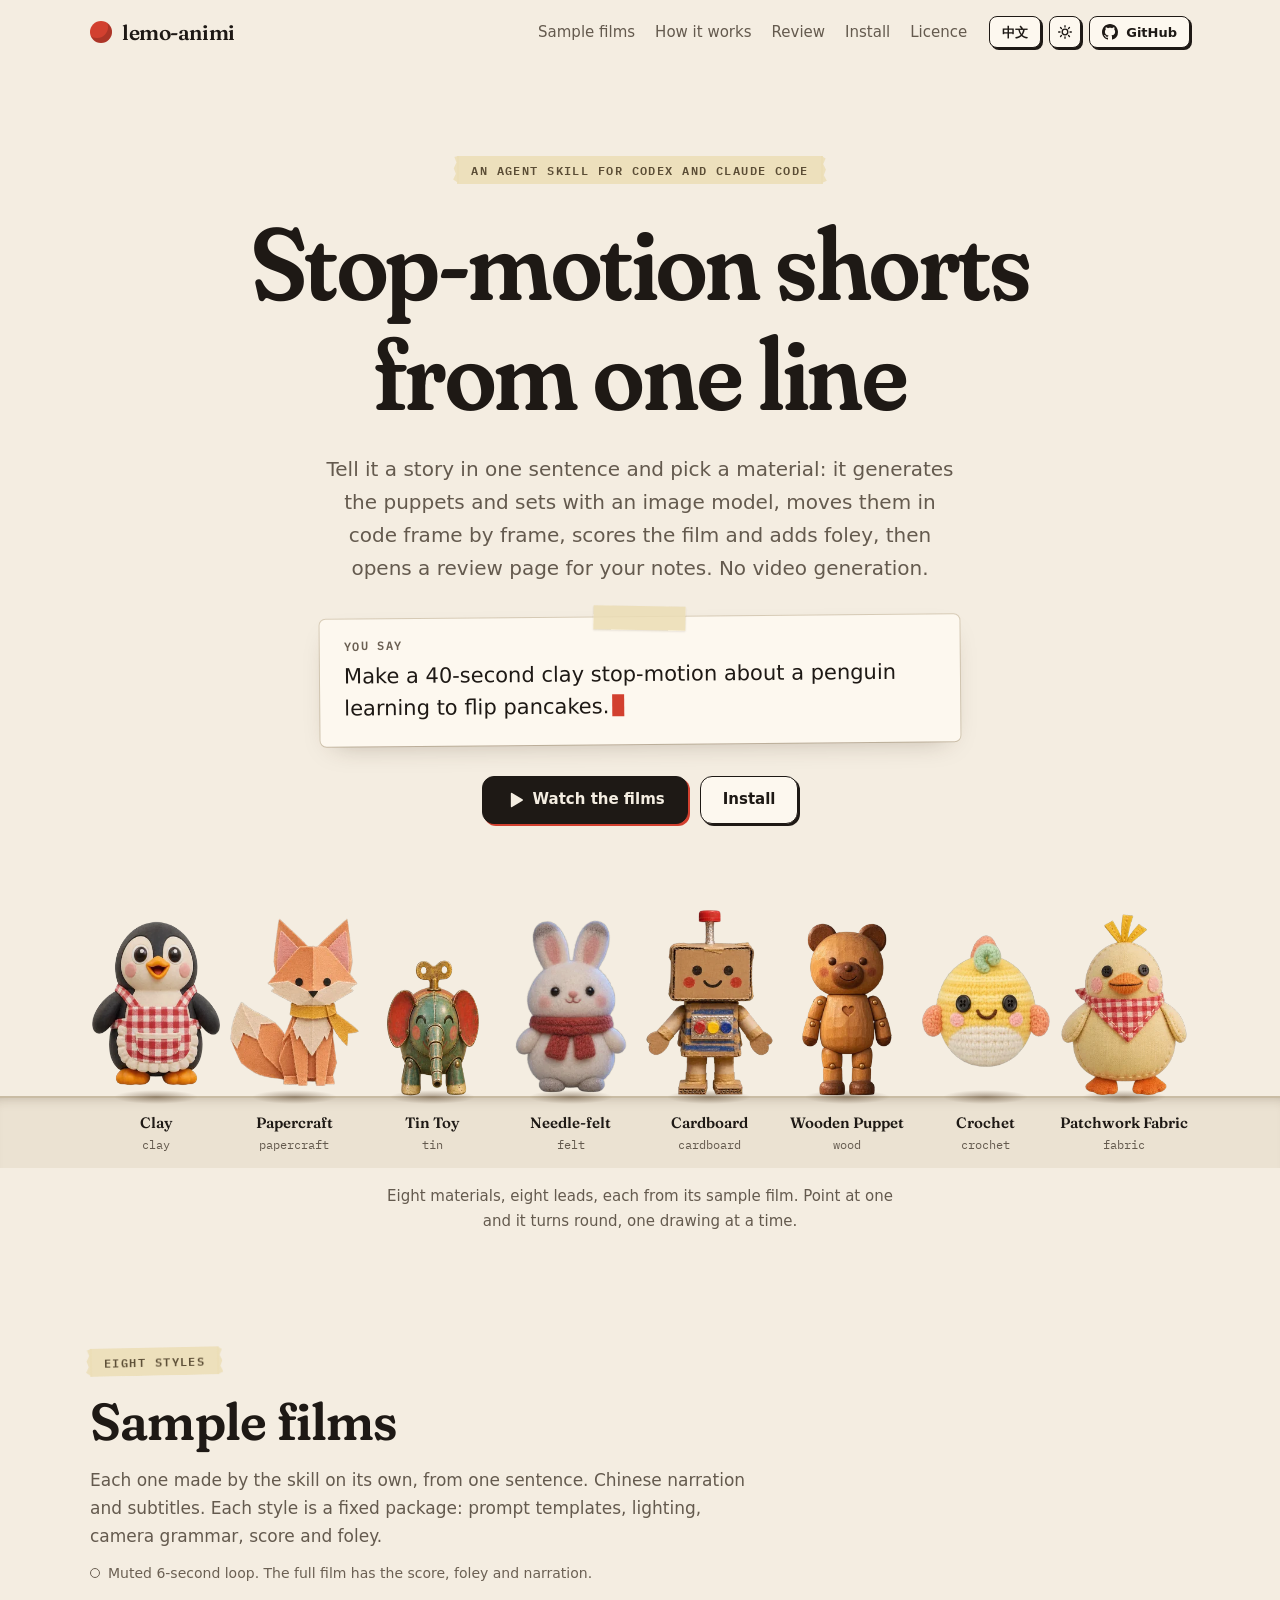
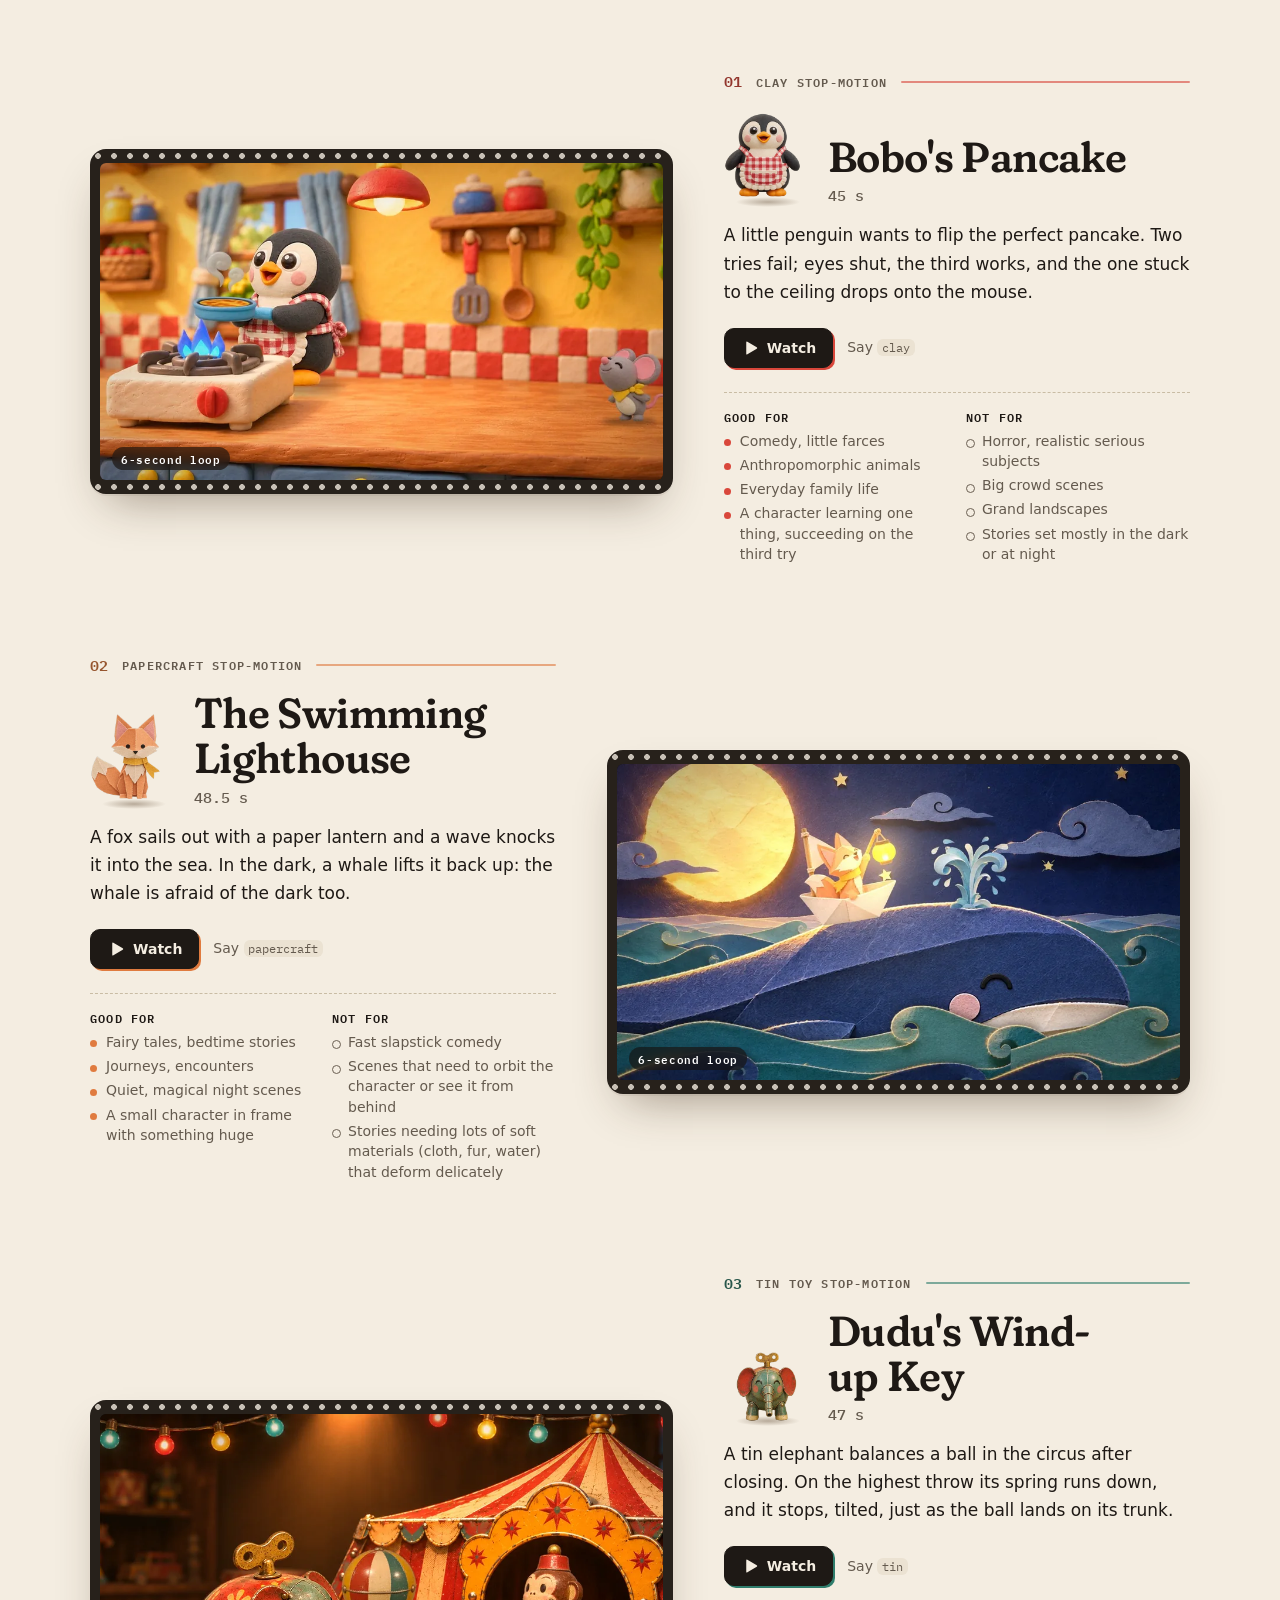
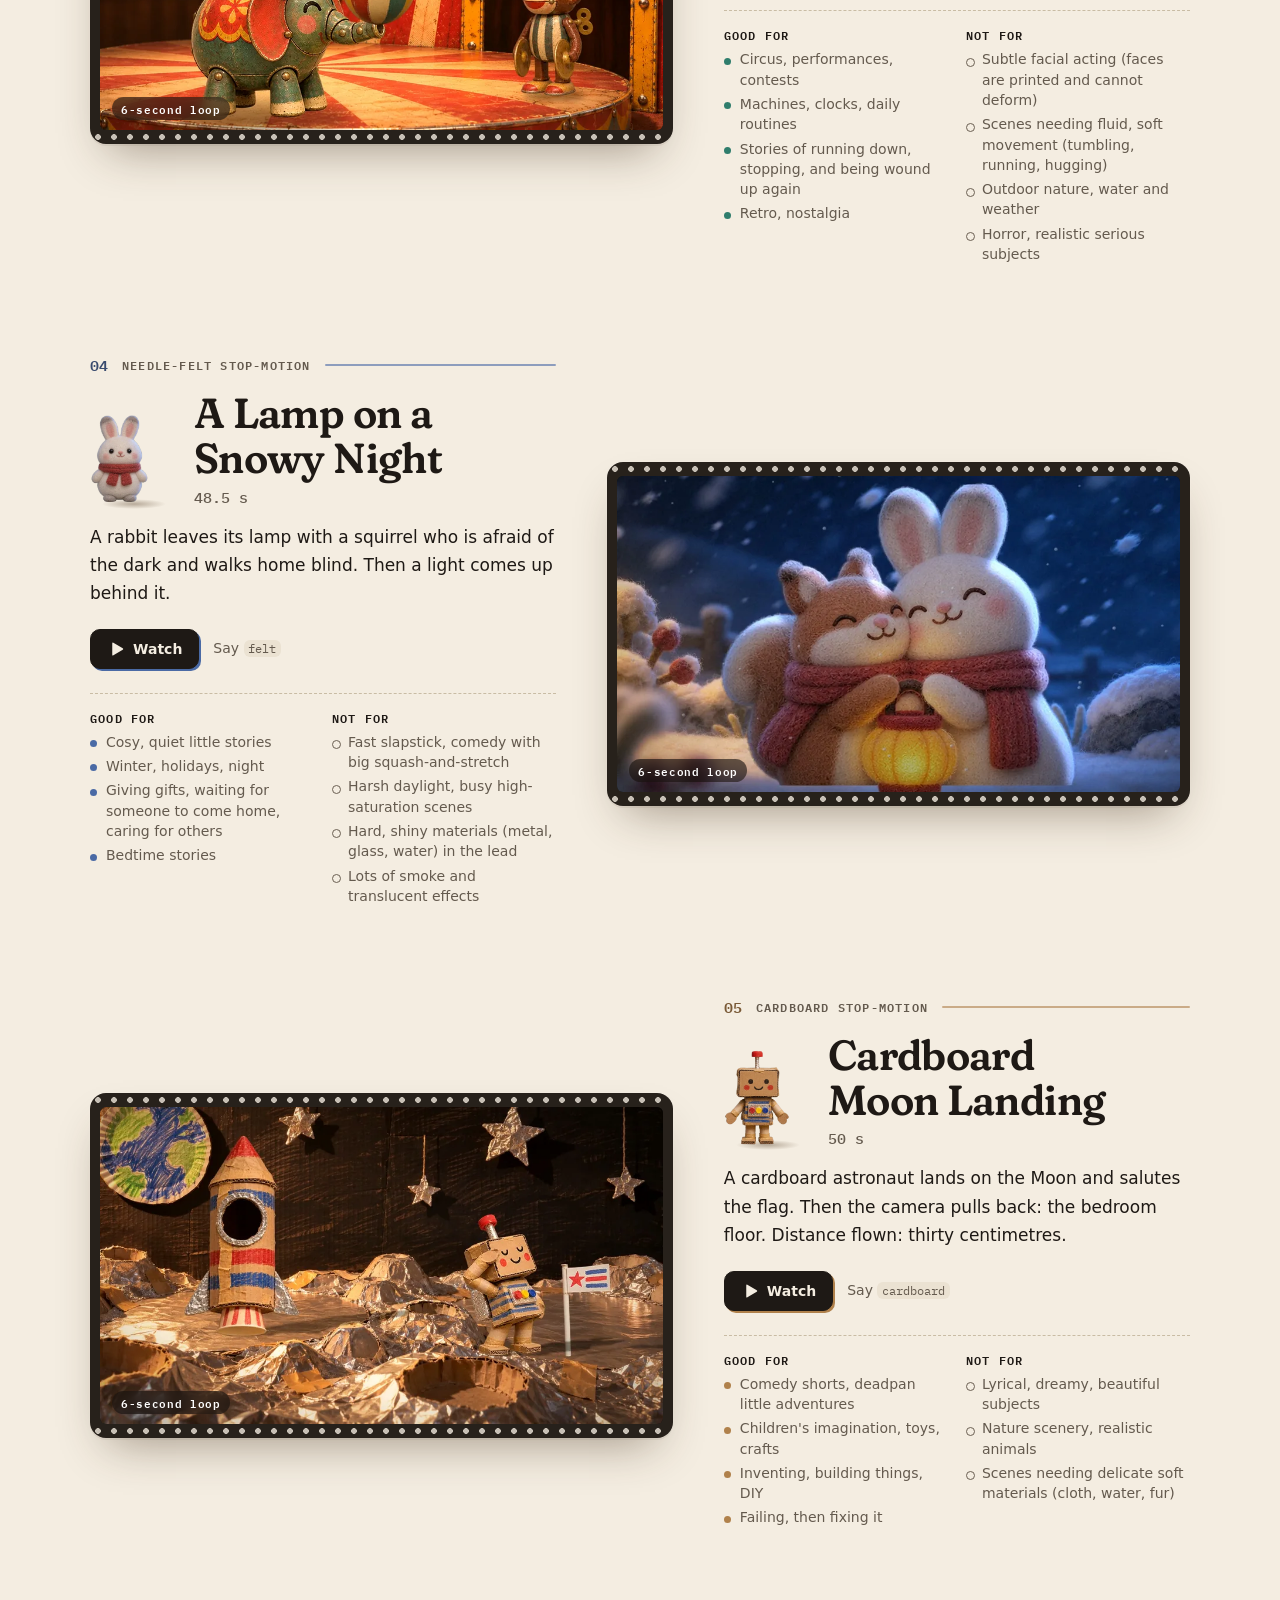
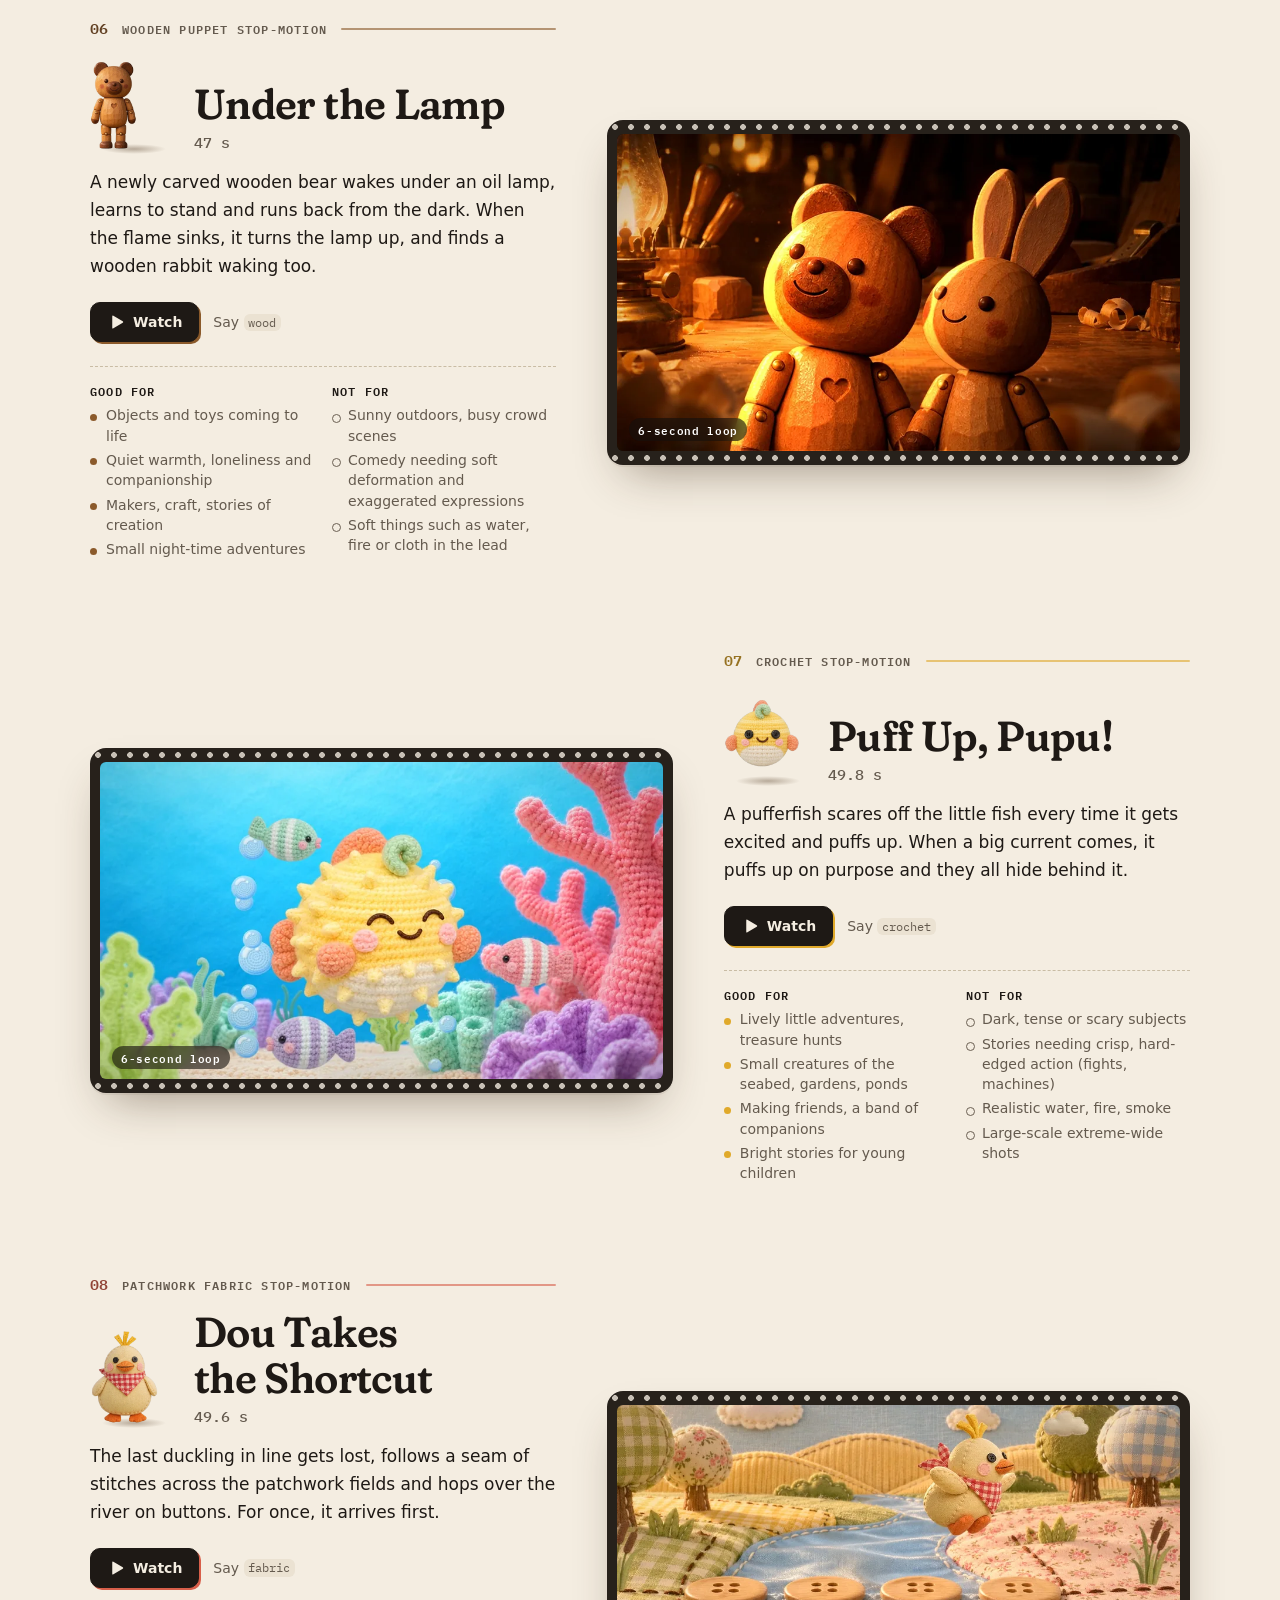
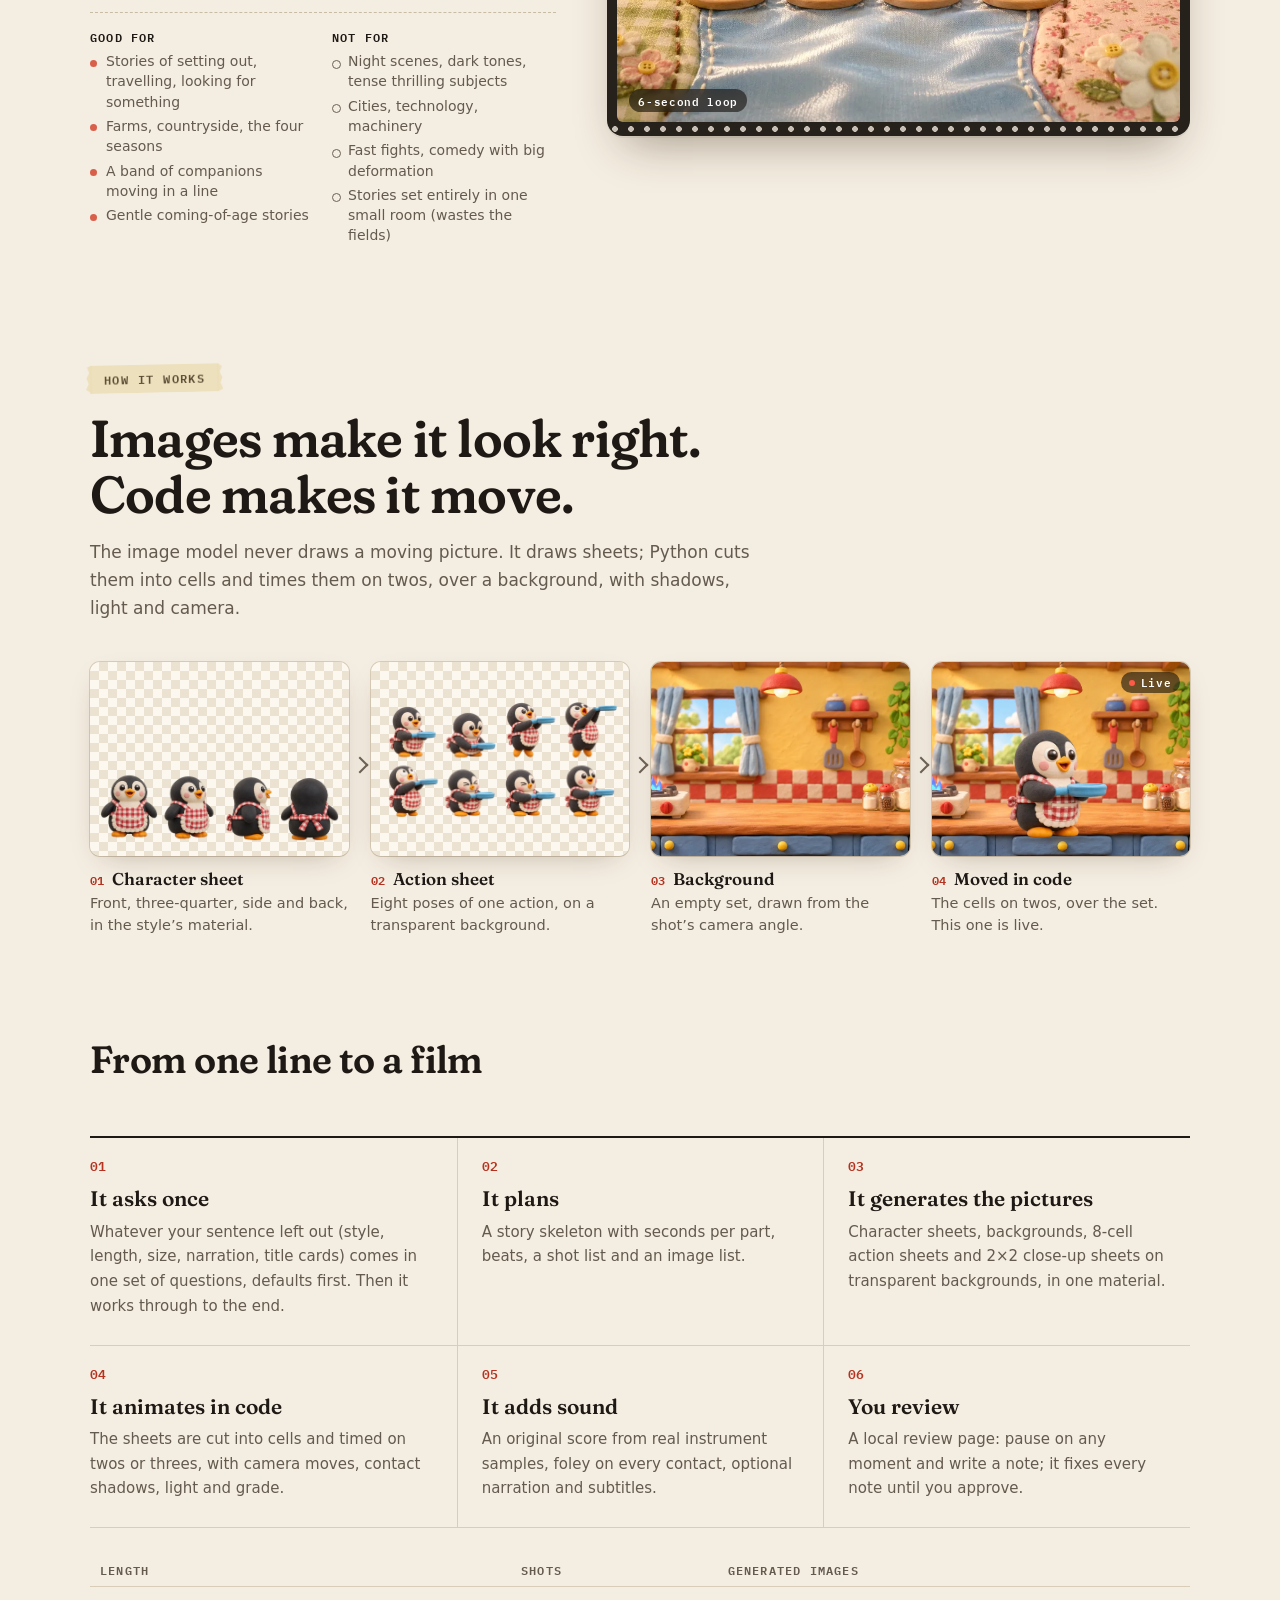
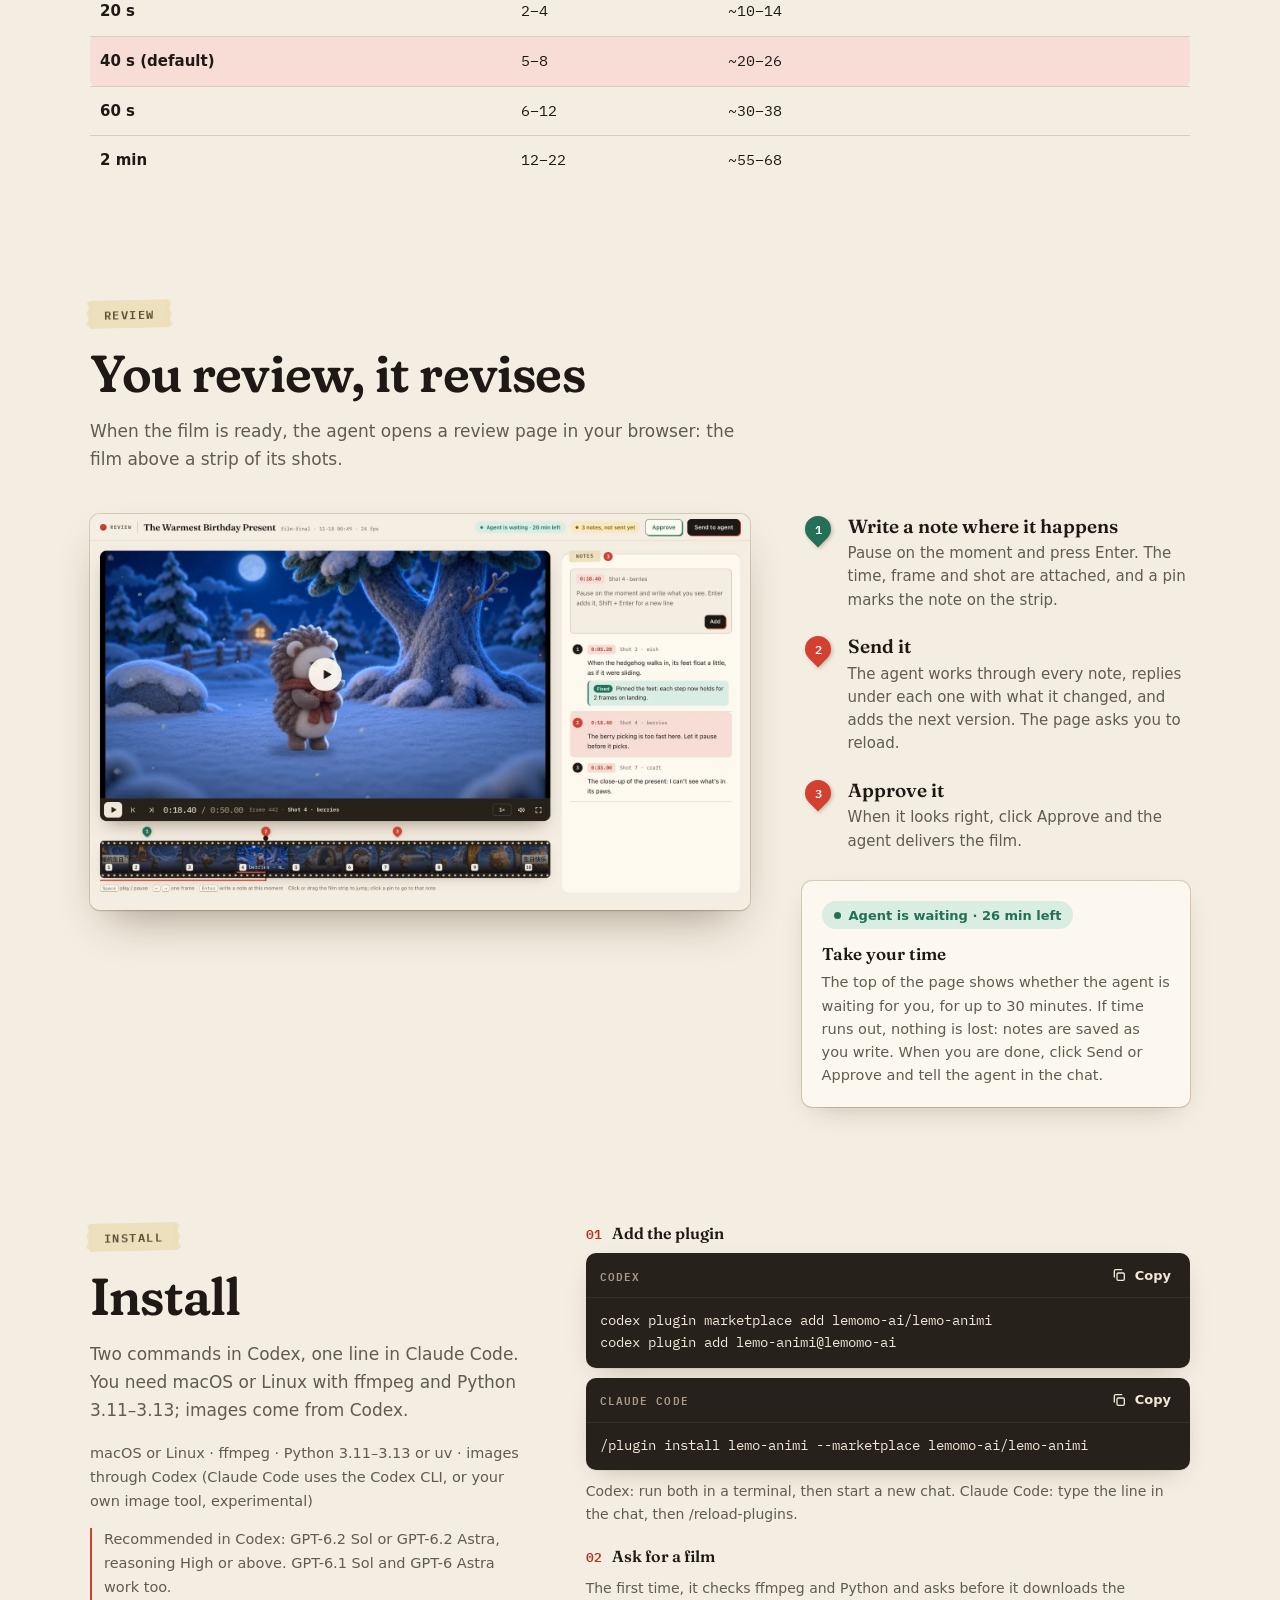
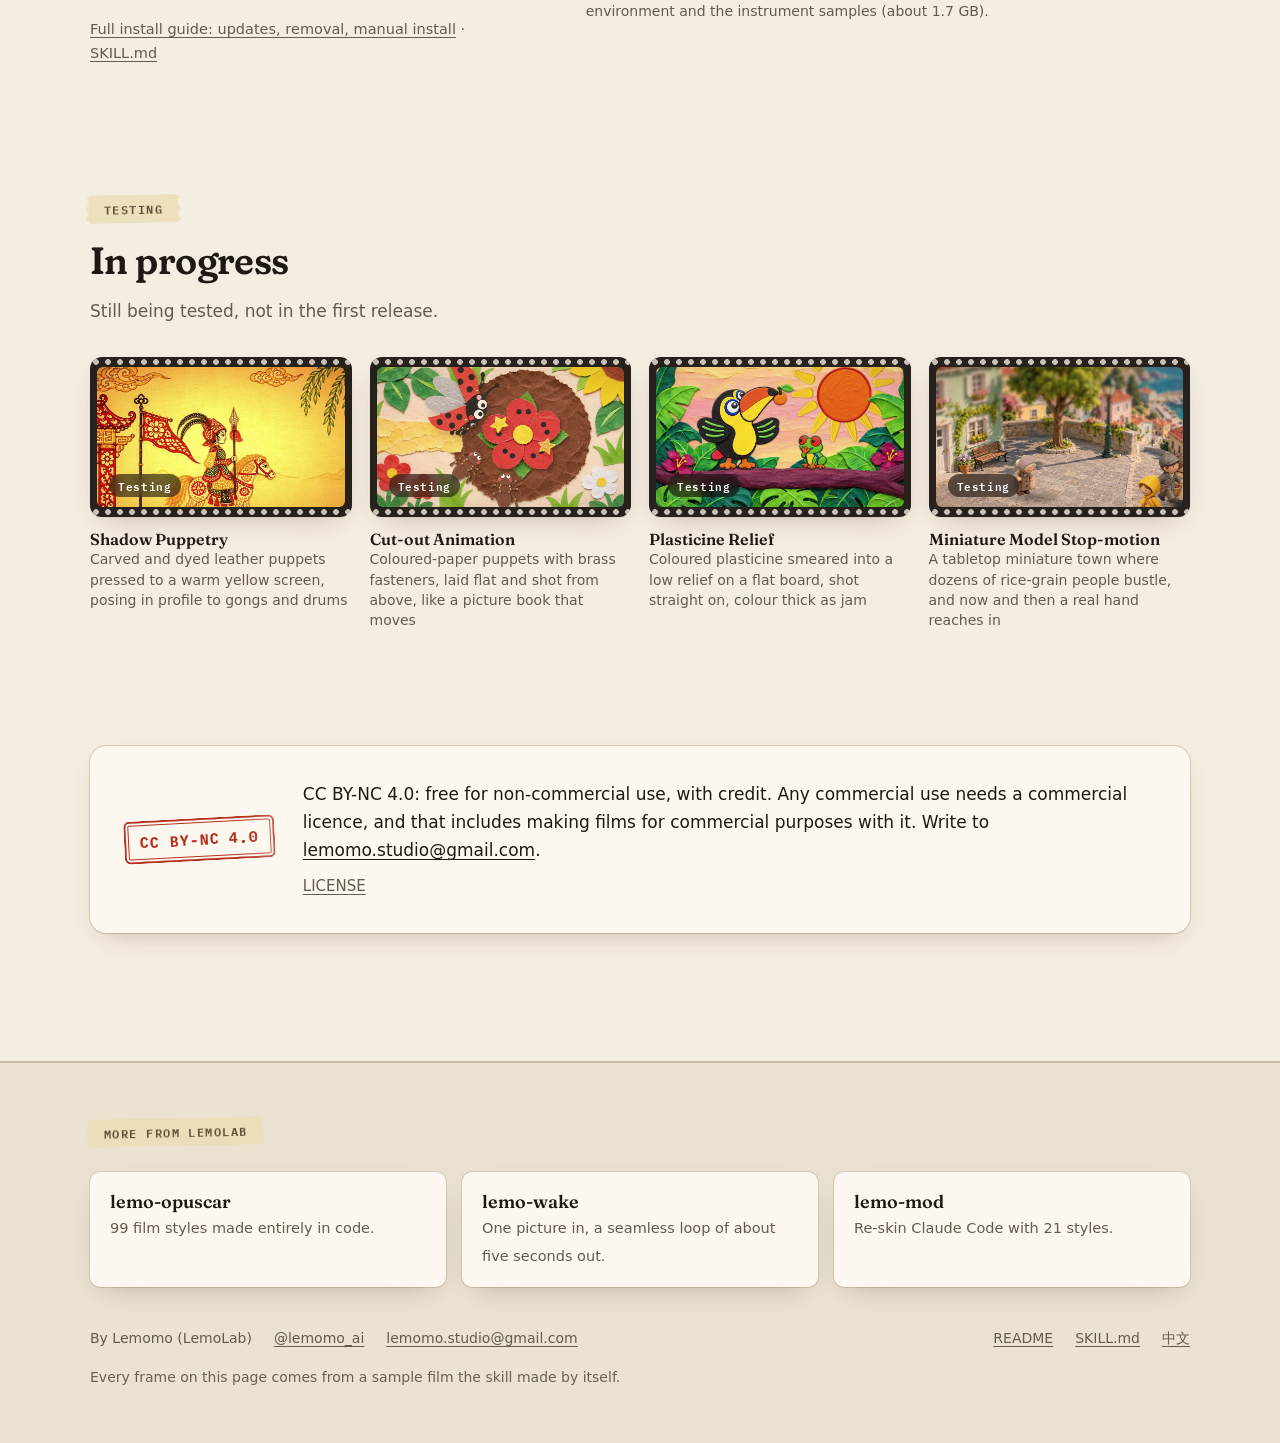
==== docs/index.html @ 92ae55fa "lemo-animi 0.1.0 Stop-motion shorts from one line: a Codex and Claude Code plugin with eight styles " ====
<!doctype html>
<html lang="en">
<head>
<meta charset="utf-8">
<meta name="viewport" content="width=device-width, initial-scale=1">
<title>lemo-animi · stop-motion shorts from one line</title>
<meta name="description" content="An agent skill for Codex and Claude Code that makes short stop-motion films from one line, in eight materials.">
<meta property="og:title" content="lemo-animi · stop-motion shorts from one line">
<meta property="og:description" content="An agent skill for Codex and Claude Code that makes short stop-motion films from one line, in eight materials.">
<meta property="og:image" content="https://lemomo-ai.github.io/lemo-animi/readme/cast.png">
<link rel="alternate" hreflang="zh-CN" href="zh/">
<link rel="icon" href="data:image/svg+xml,%3Csvg xmlns='http://www.w3.org/2000/svg' viewBox='0 0 32 32'%3E%3Ccircle cx='16' cy='16' r='14' fill='%23d9473b'/%3E%3C/svg%3E">
<link rel="preconnect" href="https://fonts.googleapis.com"><link rel="preconnect" href="https://fonts.gstatic.com" crossorigin>
<link rel="stylesheet" href="https://fonts.googleapis.com/css2?family=Fraunces:opsz,wght,SOFT,WONK@9..144,500..700,0..100,0..1&family=IBM+Plex+Mono:wght@400;500;600&display=swap">
<link rel="stylesheet" href="assets/site.css">
</head>
<body>
<header class="top"><div class="wrap">
  <a class="mark" href="#top" id="top-link"><i></i>lemo-animi</a>
  <nav><a href="#films">Sample films</a><a href="#how">How it works</a><a href="#review">Review</a><a href="#install">Install</a><a href="#licence">Licence</a></nav>
  <div class="tools"><a class="btn sm" href="zh/" hreflang="zh-CN">中文</a>
    <button class="btn sm icon" id="theme" type="button" aria-label="Light or dark" title="Light or dark"><svg viewBox="0 0 24 24" aria-hidden="true" fill="none" stroke="currentColor" stroke-width="2" stroke-linecap="round"><circle cx="12" cy="12" r="4.2"/><path d="M12 2.5v2M12 19.5v2M2.5 12h2M19.5 12h2M5.3 5.3l1.4 1.4M17.3 17.3l1.4 1.4M5.3 18.7l1.4-1.4M17.3 6.7l1.4-1.4"/></svg></button>
    <a class="btn sm gh" href="https://github.com/lemomo-ai/lemo-animi" aria-label="GitHub"><svg viewBox="0 0 16 16" aria-hidden="true" fill="currentColor"><path d="M8 0C3.58 0 0 3.58 0 8c0 3.54 2.29 6.53 5.47 7.59.4.07.55-.17.55-.38 0-.19-.01-.82-.01-1.49-2.01.37-2.53-.49-2.69-.94-.09-.23-.48-.94-.82-1.13-.28-.15-.68-.52-.01-.53.63-.01 1.08.58 1.23.82.72 1.21 1.87.87 2.33.66.07-.52.28-.87.51-1.07-1.78-.2-3.64-.89-3.64-3.95 0-.87.31-1.59.82-2.15-.08-.2-.36-1.02.08-2.12 0 0 .67-.21 2.2.82.64-.18 1.32-.27 2-.27.68 0 1.36.09 2 .27 1.53-1.04 2.2-.82 2.2-.82.44 1.1.16 1.92.08 2.12.51.56.82 1.27.82 2.15 0 3.07-1.87 3.75-3.65 3.95.29.25.54.73.54 1.48 0 1.07-.01 1.93-.01 2.2 0 .21.15.46.55.38A8.013 8.013 0 0 0 16 8c0-4.42-3.58-8-8-8z"/></svg><span>GitHub</span></a></div>
</div></header>

<main id="top">
<div class="hero"><div class="wrap">
  <div class="tape flat">An agent skill for Codex and Claude Code</div>
  <h1>Stop-motion shorts from one line</h1>
  <p class="lede">Tell it a story in one sentence and pick a material: it generates the puppets and sets with an image model, moves them in code frame by frame, scores the film and adds foley, then opens a review page for your notes. No video generation.</p>
  <div class="say"><b>You say</b><q>Make a 40-second clay stop-motion about a penguin learning to flip pancakes.</q></div>
  <div class="cta"><a class="btn lg primary" href="#films"><svg viewBox="0 0 24 24" aria-hidden="true" fill="currentColor"><path d="M7 4.5v15a1 1 0 0 0 1.5.86l12.5-7.5a1 1 0 0 0 0-1.72L8.5 3.64A1 1 0 0 0 7 4.5z"/></svg>Watch the films</a><a class="btn lg" href="#install">Install</a></div>
</div>
<div class="shelf" aria-label="The cast"><div class="cast">
<a class="actor" href="#clay" data-turn><span class="pup"><span class="sprite" style="aspect-ratio:257/320;background-image:url(media/cast/clay.webp)"></span></span><span class="label"><b>Clay</b><span>clay</span></span></a>
<a class="actor" href="#papercraft" data-turn><span class="pup"><span class="sprite" style="aspect-ratio:236/320;background-image:url(media/cast/papercraft.webp)"></span></span><span class="label"><b>Papercraft</b><span>papercraft</span></span></a>
<a class="actor" href="#tin" data-turn><span class="pup"><span class="sprite" style="aspect-ratio:283/320;background-image:url(media/cast/tin.webp)"></span></span><span class="label"><b>Tin Toy</b><span>tin</span></span></a>
<a class="actor" href="#felt" data-turn><span class="pup"><span class="sprite" style="aspect-ratio:195/320;background-image:url(media/cast/felt.webp)"></span></span><span class="label"><b>Needle-felt</b><span>felt</span></span></a>
<a class="actor" href="#cardboard" data-turn><span class="pup"><span class="sprite" style="aspect-ratio:221/320;background-image:url(media/cast/cardboard.webp)"></span></span><span class="label"><b>Cardboard</b><span>cardboard</span></span></a>
<a class="actor" href="#wood" data-turn><span class="pup"><span class="sprite" style="aspect-ratio:158/320;background-image:url(media/cast/wood.webp)"></span></span><span class="label"><b>Wooden Puppet</b><span>wood</span></span></a>
<a class="actor" href="#crochet" data-turn><span class="pup"><span class="sprite" style="aspect-ratio:253/320;background-image:url(media/cast/crochet.webp)"></span></span><span class="label"><b>Crochet</b><span>crochet</span></span></a>
<a class="actor" href="#fabric" data-turn><span class="pup"><span class="sprite" style="aspect-ratio:229/320;background-image:url(media/cast/fabric.webp)"></span></span><span class="label"><b>Patchwork Fabric</b><span>fabric</span></span></a>
</div></div>
<div class="wrap"><p class="cast-p">Eight materials, eight leads, each from its sample film. Point at one and it turns round, one drawing at a time.</p></div>
</div>

<section id="films"><div class="wrap">
  <div class="sec-head"><div class="tape">Eight styles</div><h2>Sample films</h2>
    <p class="lede">Each one made by the skill on its own, from one sentence. Chinese narration and subtitles. Each style is a fixed package: prompt templates, lighting, camera grammar, score and foley.</p><p class="note">Muted 6-second loop. The full film has the score, foley and narration.</p></div>
<article class="film" id="clay" style="--accent:#d9473b">
  <div class="frame"><div class="screen"><video data-loop src="media/clay.mp4" poster="media/clay.webp" muted loop playsinline preload="none" aria-label="Bobo&#x27;s Pancake: 6-second loop"></video><span class="tag">6-second loop</span></div></div>
  <div>
    <div class="meta"><span class="no">01</span><span class="kind">Clay Stop-motion</span><span class="rule"></span></div>
    <div class="who"><span class="mini" data-turn tabindex="-1"><span class="sprite" style="aspect-ratio:257/320;background-image:url(media/cast/clay.webp)"></span></span><div>
      <h3>Bobo&#x27;s Pancake</h3><div class="len num">45 s</div></div></div>
    <p class="story">A little penguin wants to flip the perfect pancake. Two tries fail; eyes shut, the third works, and the one stuck to the ceiling drops onto the mouse.</p>
    <div class="row"><a class="btn primary" href="https://github.com/lemomo-ai/lemo-animi/releases/download/films/bobo-pancake.mp4"><svg viewBox="0 0 24 24" aria-hidden="true" fill="currentColor"><path d="M7 4.5v15a1 1 0 0 0 1.5.86l12.5-7.5a1 1 0 0 0 0-1.72L8.5 3.64A1 1 0 0 0 7 4.5z"/></svg>Watch</a>
      <span class="say-id">Say <code>clay</code></span></div>
    <div class="fit"><div><b>Good for</b><ul><li>Comedy, little farces</li><li>Anthropomorphic animals</li><li>Everyday family life</li><li>A character learning one thing, succeeding on the third try</li></ul></div>
      <div class="no"><b>Not for</b><ul><li>Horror, realistic serious subjects</li><li>Big crowd scenes</li><li>Grand landscapes</li><li>Stories set mostly in the dark or at night</li></ul></div></div>
  </div>
</article>
<article class="film" id="papercraft" style="--accent:#e07b3f">
  <div class="frame"><div class="screen"><video data-loop src="media/papercraft.mp4" poster="media/papercraft.webp" muted loop playsinline preload="none" aria-label="The Swimming Lighthouse: 6-second loop"></video><span class="tag">6-second loop</span></div></div>
  <div>
    <div class="meta"><span class="no">02</span><span class="kind">Papercraft Stop-motion</span><span class="rule"></span></div>
    <div class="who"><span class="mini" data-turn tabindex="-1"><span class="sprite" style="aspect-ratio:236/320;background-image:url(media/cast/papercraft.webp)"></span></span><div>
      <h3>The Swimming Lighthouse</h3><div class="len num">48.5 s</div></div></div>
    <p class="story">A fox sails out with a paper lantern and a wave knocks it into the sea. In the dark, a whale lifts it back up: the whale is afraid of the dark too.</p>
    <div class="row"><a class="btn primary" href="https://github.com/lemomo-ai/lemo-animi/releases/download/films/lantern-whale.mp4"><svg viewBox="0 0 24 24" aria-hidden="true" fill="currentColor"><path d="M7 4.5v15a1 1 0 0 0 1.5.86l12.5-7.5a1 1 0 0 0 0-1.72L8.5 3.64A1 1 0 0 0 7 4.5z"/></svg>Watch</a>
      <span class="say-id">Say <code>papercraft</code></span></div>
    <div class="fit"><div><b>Good for</b><ul><li>Fairy tales, bedtime stories</li><li>Journeys, encounters</li><li>Quiet, magical night scenes</li><li>A small character in frame with something huge</li></ul></div>
      <div class="no"><b>Not for</b><ul><li>Fast slapstick comedy</li><li>Scenes that need to orbit the character or see it from behind</li><li>Stories needing lots of soft materials (cloth, fur, water) that deform delicately</li></ul></div></div>
  </div>
</article>
<article class="film" id="tin" style="--accent:#2f7d6c">
  <div class="frame"><div class="screen"><video data-loop src="media/tin.mp4" poster="media/tin.webp" muted loop playsinline preload="none" aria-label="Dudu&#x27;s Wind-up Key: 6-second loop"></video><span class="tag">6-second loop</span></div></div>
  <div>
    <div class="meta"><span class="no">03</span><span class="kind">Tin Toy Stop-motion</span><span class="rule"></span></div>
    <div class="who"><span class="mini" data-turn tabindex="-1"><span class="sprite" style="aspect-ratio:283/320;background-image:url(media/cast/tin.webp)"></span></span><div>
      <h3>Dudu&#x27;s Wind-up Key</h3><div class="len num">47 s</div></div></div>
    <p class="story">A tin elephant balances a ball in the circus after closing. On the highest throw its spring runs down, and it stops, tilted, just as the ball lands on its trunk.</p>
    <div class="row"><a class="btn primary" href="https://github.com/lemomo-ai/lemo-animi/releases/download/films/dudu-windup.mp4"><svg viewBox="0 0 24 24" aria-hidden="true" fill="currentColor"><path d="M7 4.5v15a1 1 0 0 0 1.5.86l12.5-7.5a1 1 0 0 0 0-1.72L8.5 3.64A1 1 0 0 0 7 4.5z"/></svg>Watch</a>
      <span class="say-id">Say <code>tin</code></span></div>
    <div class="fit"><div><b>Good for</b><ul><li>Circus, performances, contests</li><li>Machines, clocks, daily routines</li><li>Stories of running down, stopping, and being wound up again</li><li>Retro, nostalgia</li></ul></div>
      <div class="no"><b>Not for</b><ul><li>Subtle facial acting (faces are printed and cannot deform)</li><li>Scenes needing fluid, soft movement (tumbling, running, hugging)</li><li>Outdoor nature, water and weather</li><li>Horror, realistic serious subjects</li></ul></div></div>
  </div>
</article>
<article class="film" id="felt" style="--accent:#4a6aa5">
  <div class="frame"><div class="screen"><video data-loop src="media/felt.mp4" poster="media/felt.webp" muted loop playsinline preload="none" aria-label="A Lamp on a Snowy Night: 6-second loop"></video><span class="tag">6-second loop</span></div></div>
  <div>
    <div class="meta"><span class="no">04</span><span class="kind">Needle-felt Stop-motion</span><span class="rule"></span></div>
    <div class="who"><span class="mini" data-turn tabindex="-1"><span class="sprite" style="aspect-ratio:195/320;background-image:url(media/cast/felt.webp)"></span></span><div>
      <h3>A Lamp on a Snowy Night</h3><div class="len num">48.5 s</div></div></div>
    <p class="story">A rabbit leaves its lamp with a squirrel who is afraid of the dark and walks home blind. Then a light comes up behind it.</p>
    <div class="row"><a class="btn primary" href="https://github.com/lemomo-ai/lemo-animi/releases/download/films/lantern-snow.mp4"><svg viewBox="0 0 24 24" aria-hidden="true" fill="currentColor"><path d="M7 4.5v15a1 1 0 0 0 1.5.86l12.5-7.5a1 1 0 0 0 0-1.72L8.5 3.64A1 1 0 0 0 7 4.5z"/></svg>Watch</a>
      <span class="say-id">Say <code>felt</code></span></div>
    <div class="fit"><div><b>Good for</b><ul><li>Cosy, quiet little stories</li><li>Winter, holidays, night</li><li>Giving gifts, waiting for someone to come home, caring for others</li><li>Bedtime stories</li></ul></div>
      <div class="no"><b>Not for</b><ul><li>Fast slapstick, comedy with big squash-and-stretch</li><li>Harsh daylight, busy high-saturation scenes</li><li>Hard, shiny materials (metal, glass, water) in the lead</li><li>Lots of smoke and translucent effects</li></ul></div></div>
  </div>
</article>
<article class="film" id="cardboard" style="--accent:#b0814b">
  <div class="frame"><div class="screen"><video data-loop src="media/cardboard.mp4" poster="media/cardboard.webp" muted loop playsinline preload="none" aria-label="Cardboard Moon Landing: 6-second loop"></video><span class="tag">6-second loop</span></div></div>
  <div>
    <div class="meta"><span class="no">05</span><span class="kind">Cardboard Stop-motion</span><span class="rule"></span></div>
    <div class="who"><span class="mini" data-turn tabindex="-1"><span class="sprite" style="aspect-ratio:221/320;background-image:url(media/cast/cardboard.webp)"></span></span><div>
      <h3>Cardboard Moon Landing</h3><div class="len num">50 s</div></div></div>
    <p class="story">A cardboard astronaut lands on the Moon and salutes the flag. Then the camera pulls back: the bedroom floor. Distance flown: thirty centimetres.</p>
    <div class="row"><a class="btn primary" href="https://github.com/lemomo-ai/lemo-animi/releases/download/films/box-moon.mp4"><svg viewBox="0 0 24 24" aria-hidden="true" fill="currentColor"><path d="M7 4.5v15a1 1 0 0 0 1.5.86l12.5-7.5a1 1 0 0 0 0-1.72L8.5 3.64A1 1 0 0 0 7 4.5z"/></svg>Watch</a>
      <span class="say-id">Say <code>cardboard</code></span></div>
    <div class="fit"><div><b>Good for</b><ul><li>Comedy shorts, deadpan little adventures</li><li>Children&#x27;s imagination, toys, crafts</li><li>Inventing, building things, DIY</li><li>Failing, then fixing it</li></ul></div>
      <div class="no"><b>Not for</b><ul><li>Lyrical, dreamy, beautiful subjects</li><li>Nature scenery, realistic animals</li><li>Scenes needing delicate soft materials (cloth, water, fur)</li></ul></div></div>
  </div>
</article>
<article class="film" id="wood" style="--accent:#8b5a2b">
  <div class="frame"><div class="screen"><video data-loop src="media/wood.mp4" poster="media/wood.webp" muted loop playsinline preload="none" aria-label="Under the Lamp: 6-second loop"></video><span class="tag">6-second loop</span></div></div>
  <div>
    <div class="meta"><span class="no">06</span><span class="kind">Wooden Puppet Stop-motion</span><span class="rule"></span></div>
    <div class="who"><span class="mini" data-turn tabindex="-1"><span class="sprite" style="aspect-ratio:158/320;background-image:url(media/cast/wood.webp)"></span></span><div>
      <h3>Under the Lamp</h3><div class="len num">47 s</div></div></div>
    <p class="story">A newly carved wooden bear wakes under an oil lamp, learns to stand and runs back from the dark. When the flame sinks, it turns the lamp up, and finds a wooden rabbit waking too.</p>
    <div class="row"><a class="btn primary" href="https://github.com/lemomo-ai/lemo-animi/releases/download/films/lamp-bear.mp4"><svg viewBox="0 0 24 24" aria-hidden="true" fill="currentColor"><path d="M7 4.5v15a1 1 0 0 0 1.5.86l12.5-7.5a1 1 0 0 0 0-1.72L8.5 3.64A1 1 0 0 0 7 4.5z"/></svg>Watch</a>
      <span class="say-id">Say <code>wood</code></span></div>
    <div class="fit"><div><b>Good for</b><ul><li>Objects and toys coming to life</li><li>Quiet warmth, loneliness and companionship</li><li>Makers, craft, stories of creation</li><li>Small night-time adventures</li></ul></div>
      <div class="no"><b>Not for</b><ul><li>Sunny outdoors, busy crowd scenes</li><li>Comedy needing soft deformation and exaggerated expressions</li><li>Soft things such as water, fire or cloth in the lead</li></ul></div></div>
  </div>
</article>
<article class="film" id="crochet" style="--accent:#e0a92a">
  <div class="frame"><div class="screen"><video data-loop src="media/crochet.mp4" poster="media/crochet.webp" muted loop playsinline preload="none" aria-label="Puff Up, Pupu!: 6-second loop"></video><span class="tag">6-second loop</span></div></div>
  <div>
    <div class="meta"><span class="no">07</span><span class="kind">Crochet Stop-motion</span><span class="rule"></span></div>
    <div class="who"><span class="mini" data-turn tabindex="-1"><span class="sprite" style="aspect-ratio:253/320;background-image:url(media/cast/crochet.webp)"></span></span><div>
      <h3>Puff Up, Pupu!</h3><div class="len num">49.8 s</div></div></div>
    <p class="story">A pufferfish scares off the little fish every time it gets excited and puffs up. When a big current comes, it puffs up on purpose and they all hide behind it.</p>
    <div class="row"><a class="btn primary" href="https://github.com/lemomo-ai/lemo-animi/releases/download/films/pupu-puff.mp4"><svg viewBox="0 0 24 24" aria-hidden="true" fill="currentColor"><path d="M7 4.5v15a1 1 0 0 0 1.5.86l12.5-7.5a1 1 0 0 0 0-1.72L8.5 3.64A1 1 0 0 0 7 4.5z"/></svg>Watch</a>
      <span class="say-id">Say <code>crochet</code></span></div>
    <div class="fit"><div><b>Good for</b><ul><li>Lively little adventures, treasure hunts</li><li>Small creatures of the seabed, gardens, ponds</li><li>Making friends, a band of companions</li><li>Bright stories for young children</li></ul></div>
      <div class="no"><b>Not for</b><ul><li>Dark, tense or scary subjects</li><li>Stories needing crisp, hard-edged action (fights, machines)</li><li>Realistic water, fire, smoke</li><li>Large-scale extreme-wide shots</li></ul></div></div>
  </div>
</article>
<article class="film" id="fabric" style="--accent:#d85f4a">
  <div class="frame"><div class="screen"><video data-loop src="media/fabric.mp4" poster="media/fabric.webp" muted loop playsinline preload="none" aria-label="Dou Takes the Shortcut: 6-second loop"></video><span class="tag">6-second loop</span></div></div>
  <div>
    <div class="meta"><span class="no">08</span><span class="kind">Patchwork Fabric Stop-motion</span><span class="rule"></span></div>
    <div class="who"><span class="mini" data-turn tabindex="-1"><span class="sprite" style="aspect-ratio:229/320;background-image:url(media/cast/fabric.webp)"></span></span><div>
      <h3>Dou Takes the Shortcut</h3><div class="len num">49.6 s</div></div></div>
    <p class="story">The last duckling in line gets lost, follows a seam of stitches across the patchwork fields and hops over the river on buttons. For once, it arrives first.</p>
    <div class="row"><a class="btn primary" href="https://github.com/lemomo-ai/lemo-animi/releases/download/films/dou-shortcut.mp4"><svg viewBox="0 0 24 24" aria-hidden="true" fill="currentColor"><path d="M7 4.5v15a1 1 0 0 0 1.5.86l12.5-7.5a1 1 0 0 0 0-1.72L8.5 3.64A1 1 0 0 0 7 4.5z"/></svg>Watch</a>
      <span class="say-id">Say <code>fabric</code></span></div>
    <div class="fit"><div><b>Good for</b><ul><li>Stories of setting out, travelling, looking for something</li><li>Farms, countryside, the four seasons</li><li>A band of companions moving in a line</li><li>Gentle coming-of-age stories</li></ul></div>
      <div class="no"><b>Not for</b><ul><li>Night scenes, dark tones, tense thrilling subjects</li><li>Cities, technology, machinery</li><li>Fast fights, comedy with big deformation</li><li>Stories set entirely in one small room (wastes the fields)</li></ul></div></div>
  </div>
</article>
</div></section>

<section id="how"><div class="wrap">
  <div class="tape">How it works</div>
  <h2>Images make it look right. Code makes it move.</h2>
  <p class="lede">The image model never draws a moving picture. It draws sheets; Python cuts them into cells and times them on twos, over a background, with shadows, light and camera.</p>
  <div class="proc"><figure><div class="pane chk"><div class="views"><span class="sprite" style="aspect-ratio:257/320;background-image:url(media/cast/clay.webp)"></span><span class="sprite f1" style="aspect-ratio:257/320;background-image:url(media/cast/clay.webp)"></span><span class="sprite f2" style="aspect-ratio:257/320;background-image:url(media/cast/clay.webp)"></span><span class="sprite f3" style="aspect-ratio:257/320;background-image:url(media/cast/clay.webp)"></span></div></div><figcaption><b>Character sheet</b>Front, three-quarter, side and back, in the style’s material.</figcaption></figure><figure><div class="pane chk"><img src="media/process/toss-sheet.webp" alt="" loading="lazy"></div><figcaption><b>Action sheet</b>Eight poses of one action, on a transparent background.</figcaption></figure><figure><div class="pane full"><img src="media/process/bg.webp" alt="" loading="lazy"></div><figcaption><b>Background</b>An empty set, drawn from the shot’s camera angle.</figcaption></figure><figure><div class="pane full live"><img class="bgimg" src="media/process/bg.webp" alt="" loading="lazy"><span class="shadow"></span><span class="actor2" style="--cell:300/300;background-image:url(media/process/toss.webp)"></span><span class="rec">Live</span></div><figcaption><b>Moved in code</b>The cells on twos, over the set. This one is live.</figcaption></figure></div>
  <h2 class="sm" style="margin-top:clamp(64px,8vw,104px)">From one line to a film</h2>
  <ol class="xsheet"><li><b>It asks once</b><span>Whatever your sentence left out (style, length, size, narration, title cards) comes in one set of questions, defaults first. Then it works through to the end.</span></li><li><b>It plans</b><span>A story skeleton with seconds per part, beats, a shot list and an image list.</span></li><li><b>It generates the pictures</b><span>Character sheets, backgrounds, 8-cell action sheets and 2×2 close-up sheets on transparent backgrounds, in one material.</span></li><li><b>It animates in code</b><span>The sheets are cut into cells and timed on twos or threes, with camera moves, contact shadows, light and grade.</span></li><li><b>It adds sound</b><span>An original score from real instrument samples, foley on every contact, optional narration and subtitles.</span></li><li><b>You review</b><span>A local review page: pause on any moment and write a note; it fixes every note until you approve.</span></li></ol>
  <div class="tablewrap"><table class="lens num"><thead><tr><th>Length</th><th>Shots</th><th>Generated images</th></tr></thead><tbody><tr><td>20 s</td><td>2–4</td><td>~10–14</td></tr><tr class=def><td>40 s (default)</td><td>5–8</td><td>~20–26</td></tr><tr><td>60 s</td><td>6–12</td><td>~30–38</td></tr><tr><td>2 min</td><td>12–22</td><td>~55–68</td></tr></tbody></table></div>
</div></section>

<section id="review"><div class="wrap">
  <div class="tape">Review</div>
  <h2>You review, it revises</h2>
  <p class="lede">When the film is ready, the agent opens a review page in your browser: the film above a strip of its shots.</p>
  <div class="rv">
    <figure class="desk"><img src="readme/review.webp" alt="The review page: the film paused at 0:18.40, three notes pinned on the film strip, one marked Fixed with the agent&#x27;s reply" width="1600" height="960" loading="lazy"></figure>
    <div class="rv-side">
      <ol class="rv-pts"><li><span class="pin"><i>1</i></span><div><b>Write a note where it happens</b><span>Pause on the moment and press Enter. The time, frame and shot are attached, and a pin marks the note on the strip.</span></div></li><li><span class="pin"><i>2</i></span><div><b>Send it</b><span>The agent works through every note, replies under each one with what it changed, and adds the next version. The page asks you to reload.</span></div></li><li><span class="pin"><i>3</i></span><div><b>Approve it</b><span>When it looks right, click Approve and the agent delivers the film.</span></div></li></ol>
      <div class="rv-wait"><span class="pill ok live">Agent is waiting · 26 min left</span><b>Take your time</b><p>The top of the page shows whether the agent is waiting for you, for up to 30 minutes. If time runs out, nothing is lost: notes are saved as you write. When you are done, click Send or Approve and tell the agent in the chat.</p></div>
    </div>
  </div>
</div></section>

<section id="install"><div class="wrap inst">
  <div><div class="tape">Install</div><h2>Install</h2>
    <p class="lede">Two commands in Codex, one line in Claude Code. You need macOS or Linux with ffmpeg and Python 3.11–3.13; images come from Codex.</p><p class="need">macOS or Linux · ffmpeg · Python 3.11–3.13 or uv · images through Codex (Claude Code uses the Codex CLI, or your own image tool, experimental)</p><p class="need model">Recommended in Codex: GPT-6.2 Sol or GPT-6.2 Astra, reasoning High or above. GPT-6.1 Sol and GPT-6 Astra work too.</p>
    <p class="need"><a href="https://github.com/lemomo-ai/lemo-animi/blob/main/README.md#install">Full install guide: updates, removal, manual install</a> · <a href="https://github.com/lemomo-ai/lemo-animi/blob/main/plugin/skills/lemo-animi/SKILL.md">SKILL.md</a></p></div>
  <ol class="cmds"><li><div class="h">Add the plugin</div><div class="code"><div class="code-h"><span class="who">Codex</span><button class="btn sm quiet copy" type="button" data-done="Copied"><svg viewBox="0 0 24 24" aria-hidden="true" fill="none" stroke="currentColor" stroke-width="2" stroke-linecap="round" stroke-linejoin="round"><rect x="9" y="9" width="11" height="11" rx="2"/><path d="M5 15V6a2 2 0 0 1 2-2h9"/></svg><span>Copy</span></button></div><pre class="cmd">codex plugin marketplace add lemomo-ai/lemo-animi
codex plugin add lemo-animi@lemomo-ai</pre></div><div class="code"><div class="code-h"><span class="who">Claude Code</span><button class="btn sm quiet copy" type="button" data-done="Copied"><svg viewBox="0 0 24 24" aria-hidden="true" fill="none" stroke="currentColor" stroke-width="2" stroke-linecap="round" stroke-linejoin="round"><rect x="9" y="9" width="11" height="11" rx="2"/><path d="M5 15V6a2 2 0 0 1 2-2h9"/></svg><span>Copy</span></button></div><pre class="cmd">/plugin install lemo-animi --marketplace lemomo-ai/lemo-animi</pre></div><div class=p>Codex: run both in a terminal, then start a new chat. Claude Code: type the line in the chat, then /reload-plugins.</div></li><li><div class="h">Ask for a film</div><div class=p>The first time, it checks ffmpeg and Python and asks before it downloads the environment and the instrument samples (about 1.7 GB).</div></li></ol>
</div></section>

<section id="in-progress"><div class="wrap">
  <div class="tape">Testing</div><h2 class="sm">In progress</h2>
  <p class="lede">Still being tested, not in the first release.</p>
  <div class="wip"><figure><div class="frame sm"><div class="screen"><img src="media/shadow.webp" alt="" loading="lazy"><span class="tag">Testing</span></div></div><figcaption><b>Shadow Puppetry</b>Carved and dyed leather puppets pressed to a warm yellow screen, posing in profile to gongs and drums</figcaption></figure><figure><div class="frame sm"><div class="screen"><img src="media/cutout.webp" alt="" loading="lazy"><span class="tag">Testing</span></div></div><figcaption><b>Cut-out Animation</b>Coloured-paper puppets with brass fasteners, laid flat and shot from above, like a picture book that moves</figcaption></figure><figure><div class="frame sm"><div class="screen"><img src="media/plasticine-flat.webp" alt="" loading="lazy"><span class="tag">Testing</span></div></div><figcaption><b>Plasticine Relief</b>Coloured plasticine smeared into a low relief on a flat board, shot straight on, colour thick as jam</figcaption></figure><figure><div class="frame sm"><div class="screen"><img src="media/miniature.webp" alt="" loading="lazy"><span class="tag">Testing</span></div></div><figcaption><b>Miniature Model Stop-motion</b>A tabletop miniature town where dozens of rice-grain people bustle, and now and then a real hand reaches in</figcaption></figure></div>
</div></section>

<section id="licence"><div class="wrap">
  <div class="lic"><span class="stamp">CC BY-NC 4.0</span><div>
    <p>CC BY-NC 4.0: free for non-commercial use, with credit. Any commercial use needs a commercial licence, and that includes making films for commercial purposes with it. Write to <a href="mailto:lemomo.studio@gmail.com">lemomo.studio@gmail.com</a>.</p>
    <p><a href="https://github.com/lemomo-ai/lemo-animi/blob/main/LICENSE">LICENSE</a></p></div></div>
</div></section>
</main>

<footer><div class="wrap">
  <div class="tape">More from LemoLab</div>
  <div class="more"><a href="https://github.com/lemomo-ai/lemo-opuscar"><b>lemo-opuscar</b><span>99 film styles made entirely in code.</span></a><a href="https://github.com/lemomo-ai/lemo-wake"><b>lemo-wake</b><span>One picture in, a seamless loop of about five seconds out.</span></a><a href="https://github.com/lemomo-ai/lemo-mod"><b>lemo-mod</b><span>Re-skin Claude Code with 21 styles.</span></a></div>
  <div class="foot"><span>By Lemomo (LemoLab)</span><a href="https://x.com/lemomo_ai">@lemomo_ai</a><a href="mailto:lemomo.studio@gmail.com">lemomo.studio@gmail.com</a>
    <span class="sp"></span><a href="https://github.com/lemomo-ai/lemo-animi/blob/main/README.md">README</a><a href="https://github.com/lemomo-ai/lemo-animi/blob/main/plugin/skills/lemo-animi/SKILL.md">SKILL.md</a><a href="zh/">中文</a></div>
  <p class="foot made">Every frame on this page comes from a sample film the skill made by itself.</p>
</div></footer>
<script src="assets/site.js"></script>
</body>
</html>
---- docs/assets/site.css ----
/* lemo-animi gallery. The studio bench: warm paper, masking-tape labels, film strips with sprocket holes, sticker
   buttons with a hard shadow. Everything moves the way the films do: in steps, never eased. Rules: docs/DESIGN.md. */

/* ---------- tokens:start (kept in sync with scripts/review.py) ---------- */
:root {
  --surface-0: #f4ede1; --surface-1: #ebe2d2; --surface-2: #fdf8ef;
  --ink: #1e1915; --ink-2: #645a4e; --ink-3: #6b6053; --line: #d9cdb8; --line-2: #c9bca4;
  --accent: #d2402f; --accent-ink: #b4321f; --accent-soft: #f7ddd6; --on-accent: #fff;
  --ok: #237057; --ok-soft: #d9ede3; --info: #3c5fa6; --info-soft: #dde6f6;
  --warn: #8f5b00; --warn-soft: #f8e9c4; --danger: #b02a1d; --danger-soft: #f6d9d4;
  --deck: #27211b; --deck-2: #352d25; --deck-ink: #f1e8d8; --deck-mute: #a89a86; --hole: rgba(244, 237, 225, .78);
  --tape: rgba(236, 221, 182, .85); --tape-ink: #5b4d35;
  --sh-1: 0 1px 0 rgba(60, 40, 20, .06), 0 10px 28px -14px rgba(60, 40, 20, .35);
  --sh-2: 0 2px 0 rgba(60, 40, 20, .06), 0 22px 44px -18px rgba(60, 40, 20, .45);
  --sh-hard: 2px 2px 0 var(--ink); --sh-hard-up: 3px 3px 0 var(--ink);
  --f-display: "Fraunces", "Songti SC", "Noto Serif SC", "Source Han Serif SC", Georgia, serif;
  --f-sans: system-ui, -apple-system, "PingFang SC", "Hiragino Sans GB", "Noto Sans SC", "Microsoft YaHei", sans-serif;
  --f-mono: "IBM Plex Mono", ui-monospace, "SF Mono", Menlo, Consolas, monospace;
  --r-sm: 6px; --r-md: 10px; --r-lg: 16px; --r-xl: 22px;
  --s-1: 4px; --s-2: 8px; --s-3: 12px; --s-4: 16px; --s-5: 24px; --s-6: 32px; --s-7: 48px; --s-8: 64px; --s-9: 96px;
  --t-xs: 12px; --t-sm: 13px; --t-md: 15px; --t-lg: 17px; --t-xl: 20px;
  --btn-sm: 32px; --btn-md: 40px; --btn-lg: 48px; --focus: 0 0 0 2px var(--surface-0), 0 0 0 4.5px var(--accent);
  --step: .12s steps(2, end);
  color-scheme: light;
}
@media (prefers-color-scheme: dark) {
  :root:not([data-theme="light"]) {
    --surface-0: #15120f; --surface-1: #1d1814; --surface-2: #26201a;
    --ink: #f1e8da; --ink-2: #b3a694; --ink-3: #9a8d7e; --line: #38302a; --line-2: #4a4038;
    --accent: #ef6a56; --accent-ink: #ff8a76; --accent-soft: #3f231e; --on-accent: #15120f;
    --ok: #5fc49b; --ok-soft: #173327; --info: #8fb3ea; --info-soft: #1c2a42;
    --warn: #e9b949; --warn-soft: #3a2f12; --danger: #ff7f6c; --danger-soft: #45201b;
    --deck: #0f0d0b; --deck-2: #1c1813; --deck-ink: #efe6d6; --deck-mute: #9a8d7d; --hole: #3a332a;
    --tape: rgba(120, 100, 60, .45); --tape-ink: #e8d9b5;
    --sh-1: 0 1px 0 rgba(0, 0, 0, .3), 0 12px 30px -14px rgba(0, 0, 0, .75);
    --sh-2: 0 2px 0 rgba(0, 0, 0, .3), 0 24px 48px -18px rgba(0, 0, 0, .85);
    color-scheme: dark;
  }
}
:root[data-theme="dark"] {
  --surface-0: #15120f; --surface-1: #1d1814; --surface-2: #26201a;
  --ink: #f1e8da; --ink-2: #b3a694; --ink-3: #9a8d7e; --line: #38302a; --line-2: #4a4038;
  --accent: #ef6a56; --accent-ink: #ff8a76; --accent-soft: #3f231e; --on-accent: #15120f;
  --ok: #5fc49b; --ok-soft: #173327; --info: #8fb3ea; --info-soft: #1c2a42;
  --warn: #e9b949; --warn-soft: #3a2f12; --danger: #ff7f6c; --danger-soft: #45201b;
  --deck: #0f0d0b; --deck-2: #1c1813; --deck-ink: #efe6d6; --deck-mute: #9a8d7d; --hole: #3a332a;
  --tape: rgba(120, 100, 60, .45); --tape-ink: #e8d9b5;
  --sh-1: 0 1px 0 rgba(0, 0, 0, .3), 0 12px 30px -14px rgba(0, 0, 0, .75);
  --sh-2: 0 2px 0 rgba(0, 0, 0, .3), 0 24px 48px -18px rgba(0, 0, 0, .85);
  color-scheme: dark;
}
/* ---------- tokens:end ---------- */

/* ---------- base ---------- */
* { box-sizing: border-box; }
html { scroll-behavior: smooth; -webkit-text-size-adjust: 100%; }
body { margin: 0; background: var(--surface-0); color: var(--ink); font: var(--t-lg)/1.65 var(--f-sans); -webkit-font-smoothing: antialiased; overflow-x: hidden; }
img, video { display: block; max-width: 100%; }
a { color: inherit; text-decoration-thickness: 1px; text-underline-offset: 3px; }
a:hover { text-decoration-thickness: 2px; }
code { font: .86em/1.4 var(--f-mono); background: var(--surface-1); padding: .1em .4em; border-radius: var(--r-sm); }
:focus-visible { outline: none; box-shadow: var(--focus); border-radius: var(--r-sm); }
.wrap { max-width: 1180px; margin: 0 auto; padding: 0 clamp(16px, 4vw, 40px); }
.num { font-variant-numeric: tabular-nums; }
h1, h2, h3 { text-wrap: balance; font-family: var(--f-display); font-weight: 600; letter-spacing: -.015em; line-height: 1.08; margin: 0; font-optical-sizing: auto; font-variation-settings: "SOFT" 100, "WONK" 0; }
h2 { font-size: clamp(32px, 4.4vw, 52px); }
h2.sm { font-size: clamp(26px, 3.2vw, 38px); }
:lang(zh-CN) h1, :lang(zh-CN) h2, :lang(zh-CN) h3 { letter-spacing: 0; line-height: 1.2; }
.lede { color: var(--ink-2); max-width: 62ch; margin: var(--s-4) 0 0; text-wrap: pretty; }
section { padding: clamp(64px, 9vw, 120px) 0 0; scroll-margin-top: 64px; }

/* a strip of masking tape: the section kicker. Slightly askew, torn ends. */
.tape { display: inline-flex; align-items: center; gap: 8px; position: relative; font: 600 var(--t-xs)/1 var(--f-mono); letter-spacing: .12em; text-transform: uppercase; color: var(--tape-ink); background: var(--tape); padding: 8px 14px; margin-bottom: var(--s-4); transform: rotate(-1.2deg); transform-origin: left center; backdrop-filter: blur(1px); }
.tape::before, .tape::after { content: ""; position: absolute; top: 0; bottom: 0; width: 6px; background: inherit; }
.tape::before { left: -4px; clip-path: polygon(100% 0, 100% 100%, 0 85%, 45% 65%, 10% 45%, 55% 25%, 20% 5%); }
.tape::after { right: -4px; clip-path: polygon(0 0, 0 100%, 100% 90%, 50% 70%, 85% 50%, 40% 30%, 80% 10%); }
:lang(zh-CN) .tape { letter-spacing: .08em; font-family: var(--f-sans); }
.tape.flat { transform: none; }

/* ---------- buttons: one system, DESIGN.md ---------- */
.btn { display: inline-flex; align-items: center; justify-content: center; gap: 8px; height: var(--btn-md); padding: 0 16px; border-radius: var(--r-md); border: 1.5px solid var(--ink); background: var(--surface-2); color: var(--ink); font: 600 14px/1 var(--f-sans); text-decoration: none; cursor: pointer; white-space: nowrap; user-select: none; -webkit-tap-highlight-color: transparent; box-shadow: var(--sh-hard); transition: transform var(--step), box-shadow var(--step), background-color var(--step); }
.btn:hover { transform: translate(-1px, -1px); box-shadow: var(--sh-hard-up); text-decoration: none; }
.btn:active { transform: translate(1px, 1px); box-shadow: 0 0 0 var(--ink); }
.btn:focus-visible { box-shadow: var(--sh-hard), var(--focus); }
.btn:disabled, .btn[aria-disabled="true"] { opacity: .45; box-shadow: none; transform: none; cursor: not-allowed; }
.btn svg { width: 18px; height: 18px; flex: none; }
.btn.primary { background: var(--ink); color: var(--surface-0); --sh-hard: 2px 2px 0 var(--accent); --sh-hard-up: 3px 3px 0 var(--accent); }
.btn.primary:active { box-shadow: 0 0 0 var(--accent); }
.btn.ok { border-color: var(--ok); color: var(--ok); --sh-hard: 2px 2px 0 var(--ok); --sh-hard-up: 3px 3px 0 var(--ok); }
.btn.ok:active { box-shadow: 0 0 0 var(--ok); }
.btn.quiet { border-color: transparent; background: transparent; color: var(--ink-2); box-shadow: none; }
.btn.quiet:hover { background: var(--surface-1); color: var(--ink); transform: none; box-shadow: none; }
.btn.quiet:active { transform: translateY(1px); }
.btn.quiet:focus-visible { box-shadow: var(--focus); }
.btn.icon { padding: 0; width: var(--btn-md); }
.btn.sm { height: var(--btn-sm); padding: 0 12px; font-size: var(--t-sm); border-radius: 8px; }
.btn.sm svg { width: 16px; height: 16px; }
.btn.sm.icon { width: var(--btn-sm); }
.btn.lg { height: var(--btn-lg); padding: 0 22px; font-size: 15px; border-radius: 12px; }
.btn.lg svg { width: 20px; height: 20px; }
.btn.lg.icon { width: var(--btn-lg); }
.btn.pill { border-radius: 999px; }

/* pills: status, never actions */
.pill { display: inline-flex; align-items: center; gap: 8px; height: 28px; padding: 0 12px; border-radius: 999px; font: 600 var(--t-sm)/1 var(--f-sans); white-space: nowrap; background: var(--surface-1); color: var(--ink-2); }
.pill::before { content: ""; width: 7px; height: 7px; border-radius: 50%; background: currentColor; flex: none; }
.pill.ok { background: var(--ok-soft); color: var(--ok); }
.pill.ok.live::before { animation: breathe 2.4s steps(6, end) infinite; }
@keyframes breathe { 0%, 100% { opacity: 1; transform: scale(1); } 50% { opacity: .35; transform: scale(.7); } }

/* ---------- top bar ---------- */
.top { position: sticky; top: 0; z-index: 20; background: color-mix(in srgb, var(--surface-0) 86%, transparent); backdrop-filter: blur(12px); -webkit-backdrop-filter: blur(12px); border-bottom: 1px solid transparent; transition: border-color .2s steps(2); }
.top.stuck { border-bottom-color: var(--line); }
.top .wrap { display: flex; align-items: center; gap: 22px; height: 64px; }
.mark { font: 600 21px/1 var(--f-display); text-decoration: none; letter-spacing: -.02em; display: inline-flex; align-items: center; gap: 10px; white-space: nowrap; }
.mark i { width: 22px; height: 22px; border-radius: 50%; background: var(--accent); display: inline-block; box-shadow: inset -4px -5px 0 rgba(0, 0, 0, .18); transition: transform var(--step); }
.mark:hover i { transform: translateY(-3px) scaleY(1.06); }
.top nav { display: flex; gap: 20px; margin-left: auto; font-size: var(--t-md); }
.top nav a { text-decoration: none; color: var(--ink-2); white-space: nowrap; padding: 6px 0; }
.top nav a:hover { color: var(--ink); text-decoration: underline; text-decoration-thickness: 2px; text-decoration-color: var(--accent); }
.tools { display: flex; gap: 8px; align-items: center; }
@media (max-width: 860px) { .top nav { display: none; } .tools { margin-left: auto; } }
@media (max-width: 520px) { .tools .gh span { display: none; } .tools .gh { width: var(--btn-sm); padding: 0; } .top .wrap { gap: 10px; } .mark { font-size: 19px; } }

/* ---------- hero ---------- */
.hero { padding: clamp(44px, 7vw, 96px) 0 0; text-align: center; }
.hero .tape { margin-bottom: var(--s-5); max-width: 100%; text-align: center; justify-content: center; }
@media (max-width: 520px) { .hero .tape { letter-spacing: .06em; font-size: 11px; } }
.hero h1 { font-size: clamp(46px, 8vw, 108px); max-width: 13ch; margin: 0 auto; font-variation-settings: "SOFT" 100, "WONK" 1; }
:lang(zh-CN) .hero h1 { max-width: 9em; font-size: clamp(40px, 7vw, 92px); line-height: 1.15; }
.hero .lede { font-size: clamp(17px, 1.6vw, 20px); margin: var(--s-5) auto 0; text-wrap: balance; }
/* "you say": an index card, taped to the page */
.say { position: relative; margin: var(--s-6) auto 0; max-width: 640px; text-align: left; background: var(--surface-2); border-radius: var(--r-sm); box-shadow: var(--sh-1), 0 0 0 1px var(--line); padding: 20px 24px 22px; transform: rotate(-.5deg); }
.say::before { content: ""; position: absolute; left: 50%; top: -11px; width: 92px; height: 24px; margin-left: -46px; background: var(--tape); transform: rotate(1.5deg); box-shadow: 0 1px 2px rgba(60, 40, 20, .12); }
.say b { display: block; font: 600 var(--t-xs)/1 var(--f-mono); letter-spacing: .12em; text-transform: uppercase; color: var(--ink-3); margin-bottom: 10px; }
.say q { quotes: none; font: 500 clamp(17px, 1.9vw, 21px)/1.5 var(--f-sans); }
.say q::after { content: ""; display: inline-block; width: .55em; height: 1.05em; margin-left: 3px; vertical-align: -.16em; background: var(--accent); animation: caret 1s steps(1) infinite; }
@keyframes caret { 50% { opacity: 0; } }
.cta { display: flex; gap: 12px; flex-wrap: wrap; justify-content: center; margin-top: var(--s-6); }

/* ---------- the cast on its shelf ---------- */
.shelf { position: relative; margin-top: clamp(48px, 7vw, 84px); }
.shelf::before { content: ""; position: absolute; left: 0; right: 0; bottom: 0; height: 70px; background: var(--surface-1); border-top: 2px solid var(--line-2); box-shadow: inset 0 10px 14px -12px rgba(60, 40, 20, .35); }
.cast { position: relative; display: grid; grid-template-columns: repeat(8, minmax(0, 1fr)); gap: 6px; align-items: end; max-width: 1180px; margin: 0 auto; padding: 0 clamp(16px, 4vw, 40px); }
.actor { position: relative; display: flex; flex-direction: column; align-items: center; text-decoration: none; color: inherit; cursor: pointer; -webkit-tap-highlight-color: transparent; border-radius: var(--r-md); }
.actor .pup { position: relative; width: 100%; display: flex; justify-content: center; align-items: flex-end; height: clamp(96px, 15vw, 190px); }
.actor .pup::after { content: ""; position: absolute; bottom: -6px; left: 18%; right: 18%; height: 14px; border-radius: 50%; background: radial-gradient(closest-side, rgba(70, 45, 20, .4), transparent); z-index: 0; }
.actor .label { position: relative; height: 70px; padding-top: 16px; text-align: center; line-height: 1.25; }
.actor .label b { display: block; font: 600 15px/1.25 var(--f-display); }
.actor .label span { font: var(--t-xs)/1.3 var(--f-mono); color: var(--ink-2); }
.actor:hover .label b { text-decoration: underline; text-underline-offset: 3px; text-decoration-color: var(--accent); }
.cast-p { text-align: center; color: var(--ink-2); font-size: var(--t-md); max-width: 56ch; margin: var(--s-4) auto 0; }
@media (max-width: 760px) {
  .cast { grid-template-columns: repeat(4, minmax(0, 1fr)); row-gap: 0; }
  .shelf::before { display: none; }
  .actor .label { align-self: stretch; background: var(--surface-1); border-top: 2px solid var(--line-2); height: 58px; padding-top: 10px; margin-bottom: 14px; }
}

/* a puppet: a strip of four drawings (front, 3/4, side, back); JS steps through them, mirrored on the way back */
.sprite { display: block; position: relative; z-index: 1; height: 100%; max-width: 100%; background-repeat: no-repeat; background-size: 400% 100%; background-position: 0 0; }
.sprite.f1 { background-position: 33.333% 0; } .sprite.f2 { background-position: 66.667% 0; } .sprite.f3 { background-position: 100% 0; }
.sprite.flip { transform: scaleX(-1); }

/* ---------- a frame of film: dark surround, sprocket holes top and bottom (the review page's reel) ---------- */
.frame { position: relative; background: var(--deck); border-radius: var(--r-lg); padding: 14px 10px; box-shadow: var(--sh-2), 0 0 0 1px rgba(255, 255, 255, .06);
  background-image: radial-gradient(circle at 50% 50%, var(--hole) 0 2.6px, transparent 3.1px), radial-gradient(circle at 50% 50%, var(--hole) 0 2.6px, transparent 3.1px);
  background-size: 16px 14px, 16px 14px; background-repeat: repeat-x; background-position: 0 0, 0 100%; }
.frame.sm { padding: 10px 7px; border-radius: 12px; background-size: 12px 10px, 12px 10px; box-shadow: var(--sh-1); }
.screen { position: relative; border-radius: var(--r-sm); overflow: hidden; background: #111; aspect-ratio: 16 / 9; }
.screen video, .screen img { position: absolute; inset: 0; width: 100%; height: 100%; object-fit: cover; }
.screen .tag { position: absolute; left: 12px; bottom: 10px; font: 600 11px/1 var(--f-mono); letter-spacing: .06em; color: #fff; background: rgba(20, 16, 12, .6); padding: 6px 9px; border-radius: 999px; backdrop-filter: blur(6px); }

/* ---------- films ---------- */
.sec-head .note { color: var(--ink-3); font-size: 14px; margin: 12px 0 0; display: flex; align-items: center; gap: 8px; }
.sec-head .note::before { content: ""; width: 8px; height: 8px; border-radius: 50%; border: 1.5px solid currentColor; flex: none; }
.film { --accent: #d2402f; --accent-ink: color-mix(in srgb, var(--accent) 62%, var(--ink)); display: grid; grid-template-columns: minmax(0, 1.25fr) minmax(0, 1fr); gap: clamp(24px, 4vw, 56px); align-items: center; margin-top: clamp(56px, 7vw, 96px); scroll-margin-top: 80px; }
.film:nth-of-type(even) { grid-template-columns: minmax(0, 1fr) minmax(0, 1.25fr); }
.film:nth-of-type(even) .frame { order: 2; }
.film .meta { display: flex; align-items: center; gap: 14px; }
.film .meta .no { font: 600 var(--t-md)/1 var(--f-mono); color: var(--accent-ink); }
.film .meta .kind { font: 600 var(--t-xs)/1 var(--f-mono); letter-spacing: .1em; text-transform: uppercase; color: var(--ink-2); }
:lang(zh-CN) .film .meta .kind { letter-spacing: .06em; font-family: var(--f-sans); font-size: var(--t-sm); }
.film .meta .rule { flex: 1; height: 2px; background: var(--accent); opacity: .6; border-radius: 2px; }
.film .who { display: flex; align-items: flex-end; gap: 16px; margin-top: 18px; }
.film .who .mini { width: 88px; height: 96px; flex: none; position: relative; cursor: pointer; }
.film .who .mini::after { content: ""; position: absolute; bottom: -4px; left: 14%; right: 14%; height: 10px; border-radius: 50%; background: radial-gradient(closest-side, rgba(70, 45, 20, .35), transparent); }
.film h3 { font-size: clamp(28px, 3.3vw, 42px); }
.film .len { font: 500 var(--t-md)/1 var(--f-mono); color: var(--ink-2); margin-top: 8px; }
.film p.story { margin: 18px 0 0; }
.film .row { display: flex; gap: 14px; align-items: center; flex-wrap: wrap; margin-top: 22px; }
.film .row .btn.primary { --sh-hard: 2px 2px 0 var(--accent); --sh-hard-up: 3px 3px 0 var(--accent); }
.film .row .say-id { font-size: 14px; color: var(--ink-2); }
.fit { display: grid; grid-template-columns: 1fr 1fr; gap: 18px; margin-top: 24px; padding-top: 18px; border-top: 1px dashed var(--line-2); font-size: 14px; color: var(--ink-2); }
.fit b { display: block; font: 600 var(--t-xs)/1 var(--f-mono); letter-spacing: .1em; text-transform: uppercase; color: var(--ink); margin-bottom: 8px; }
:lang(zh-CN) .fit b { font-family: var(--f-sans); font-size: var(--t-sm); letter-spacing: .06em; }
.fit ul { margin: 0; padding: 0; list-style: none; }
.fit li { padding-left: 16px; position: relative; line-height: 1.45; margin-bottom: 4px; }
.fit li::before { content: ""; position: absolute; left: 0; top: .6em; width: 7px; height: 7px; border-radius: 50%; background: var(--accent); }
.fit .no li::before { background: transparent; border: 1.5px solid var(--ink-3); }
@media (max-width: 860px) {
  .film, .film:nth-of-type(even) { grid-template-columns: minmax(0, 1fr); }
  .film:nth-of-type(even) .frame { order: 0; }
}
@media (max-width: 480px) { .fit { grid-template-columns: 1fr; } }

/* ---------- how it's made ---------- */
.proc { display: grid; grid-template-columns: repeat(4, minmax(0, 1fr)); gap: 22px; margin-top: 40px; counter-reset: p; }
.proc figure { margin: 0; counter-increment: p; position: relative; }
.proc figure + figure::before { content: ""; position: absolute; left: -17px; top: calc(37.5% - 6px); width: 10px; height: 10px; border-right: 2.5px solid var(--ink-3); border-bottom: 2.5px solid var(--ink-3); transform: rotate(-45deg); z-index: 1; }
.proc .pane { position: relative; aspect-ratio: 4 / 3; border-radius: var(--r-md); overflow: hidden; background: var(--surface-2); box-shadow: var(--sh-1), 0 0 0 1px var(--line); }
.proc .pane.chk { background: repeating-conic-gradient(var(--surface-1) 0 25%, var(--surface-2) 0 50%) 0 0 / 18px 18px; }
.proc .pane > img { position: absolute; inset: 0; width: 100%; height: 100%; object-fit: contain; padding: 10px; }
.proc .pane.full > img { object-fit: cover; padding: 0; }
.proc .views { position: absolute; inset: 14px 10px; display: grid; grid-template-columns: repeat(4, 1fr); align-items: end; gap: 2px; }
.proc .views .sprite { width: 100%; height: auto; }
.proc figcaption { margin-top: 12px; font-size: 14.5px; color: var(--ink-2); line-height: 1.5; }
.proc figcaption b { display: block; color: var(--ink); font: 600 var(--t-lg)/1.3 var(--f-display); margin-bottom: 3px; }
.proc figcaption b::before { content: counter(p, decimal-leading-zero); font: 600 var(--t-xs)/1 var(--f-mono); color: var(--accent-ink); margin-right: 8px; }
/* the live one: background + the toss cells on twos */
.live .bgimg { position: absolute; inset: 0; width: 100%; height: 100%; object-fit: cover; }
.live .actor2 { position: absolute; left: 50%; bottom: 7%; height: 66%; aspect-ratio: var(--cell); transform: translateX(-56%); background-repeat: no-repeat; background-size: 800% 100%; animation: toss 1.333s steps(8, jump-none) infinite; animation-play-state: paused; }
.live.on .actor2 { animation-play-state: running; }
.live .shadow { position: absolute; left: 30%; right: 34%; bottom: 6%; height: 7%; border-radius: 50%; background: radial-gradient(closest-side, rgba(40, 20, 0, .45), transparent); }
.live .rec { position: absolute; top: 10px; right: 10px; display: inline-flex; align-items: center; gap: 6px; font: 600 10.5px/1 var(--f-mono); letter-spacing: .08em; color: #fff; background: rgba(20, 16, 12, .6); padding: 5px 8px; border-radius: 999px; }
.live .rec::before { content: ""; width: 6px; height: 6px; border-radius: 50%; background: #ff5a47; animation: caret 1s steps(1) infinite; }
@keyframes toss { from { background-position: 0 0; } to { background-position: 100% 0; } }
@media (max-width: 960px) { .proc { grid-template-columns: repeat(2, minmax(0, 1fr)); } .proc figure:nth-child(3)::before { display: none; } }
@media (max-width: 480px) { .proc { grid-template-columns: minmax(0, 1fr); } .proc figure + figure::before { display: none; } }

/* the exposure sheet: six steps, ruled like an X-sheet */
.xsheet { display: grid; grid-template-columns: repeat(3, minmax(0, 1fr)); gap: 0; margin: clamp(40px, 5vw, 56px) 0 0; padding: 0; border-top: 2px solid var(--ink); counter-reset: s; }
.xsheet li { list-style: none; counter-increment: s; padding: 22px 24px 26px 0; border-bottom: 1px solid var(--line); position: relative; }
.xsheet li:nth-child(3n+2), .xsheet li:nth-child(3n+3) { padding-left: 24px; border-left: 1px solid var(--line); }
.xsheet b { display: block; font: 600 21px/1.25 var(--f-display); }
.xsheet b::before { content: counter(s, decimal-leading-zero); display: block; font: 600 var(--t-sm)/1 var(--f-mono); color: var(--accent-ink); margin-bottom: 12px; }
.xsheet span { display: block; color: var(--ink-2); font-size: var(--t-md); margin-top: 8px; }
@media (max-width: 860px) {
  .xsheet { grid-template-columns: minmax(0, 1fr); }
  .xsheet li:nth-child(n) { padding-left: 0; border-left: 0; }
}
.tablewrap { overflow-x: auto; margin-top: 36px; }
.lens { width: 100%; border-collapse: collapse; font-size: var(--t-md); }
.lens th { text-align: left; font: 600 var(--t-xs)/1 var(--f-mono); letter-spacing: .1em; text-transform: uppercase; color: var(--ink-2); padding: 0 12px 10px 10px; }
:lang(zh-CN) .lens th { font-family: var(--f-sans); font-size: var(--t-sm); letter-spacing: .06em; }
.lens td { padding: 12px 12px 12px 10px; border-top: 1px solid var(--line); font-family: var(--f-mono); }
.lens td:first-child { font-weight: 600; font-family: var(--f-sans); }
.lens tr.def td { background: var(--accent-soft); }
.lens tr.def td:first-child { border-radius: var(--r-sm) 0 0 var(--r-sm); }
.lens tr.def td:last-child { border-radius: 0 var(--r-sm) var(--r-sm) 0; }

/* ---------- review ---------- */
.rv { display: grid; grid-template-columns: minmax(0, 1.7fr) minmax(0, 1fr); gap: clamp(24px, 4vw, 56px); align-items: start; margin-top: 40px; }
.desk { margin: 0; position: relative; border-radius: var(--r-md); overflow: hidden; background: var(--surface-2); box-shadow: var(--sh-2), 0 0 0 1px var(--line); }
.desk img { width: 100%; height: auto; }
.rv-pts { margin: 0; padding: 0; display: grid; gap: 22px; }
.rv-pts li { list-style: none; display: grid; grid-template-columns: 32px minmax(0, 1fr); gap: 14px; align-items: start; }
.rv-pts b { display: block; font: 600 19px/1.3 var(--f-display); }
.rv-pts span:not(.pin) { display: block; color: var(--ink-2); font-size: var(--t-md); margin-top: 4px; line-height: 1.55; }
/* the same map pin the review page puts on the film strip */
.pin { width: 26px; height: 26px; margin: 2px 0 0 3px; border-radius: 50% 50% 50% 0; transform: rotate(-45deg); background: var(--accent); display: grid; place-items: center; box-shadow: 0 2px 4px rgba(60, 30, 10, .25); }
.pin i { transform: rotate(45deg); font: 600 var(--t-xs)/1 var(--f-mono); font-style: normal; color: var(--on-accent); }
.rv-pts li:first-child .pin { background: var(--ok); }
.rv-wait { margin-top: 28px; padding: 18px 20px 20px; border-radius: var(--r-md); background: var(--surface-2); box-shadow: var(--sh-1), 0 0 0 1px var(--line); }
.rv-wait b { display: block; font: 600 var(--t-lg)/1.3 var(--f-display); margin-top: 14px; }
.rv-wait p { margin: 6px 0 0; color: var(--ink-2); font-size: 14.5px; line-height: 1.6; }
@media (max-width: 960px) { .rv { grid-template-columns: minmax(0, 1fr); } }

/* ---------- install ---------- */
.inst { display: grid; grid-template-columns: minmax(0, 1fr) minmax(0, 1.4fr); gap: clamp(28px, 5vw, 72px); align-items: start; }
.need { margin-top: 18px; font-size: 14.5px; color: var(--ink-2); }
.need.model { margin-top: 10px; padding-left: 12px; border-left: 2px solid var(--accent); }
.cmds { counter-reset: c; display: grid; gap: 20px; margin: 0; padding: 0; }
.cmds li { list-style: none; counter-increment: c; min-width: 0; }
.cmds .h { font: 600 16px/1.3 var(--f-display); margin-bottom: 10px; display: flex; gap: 10px; align-items: baseline; }
.cmds .h::before { content: counter(c, decimal-leading-zero); font: 600 var(--t-sm)/1 var(--f-mono); color: var(--accent-ink); }
.cmds .p { font-size: 14px; color: var(--ink-2); margin-top: 10px; }
/* a code block: a header row (who it is for, copy) above the command; the command scrolls, nothing overlaps it */
.code { background: var(--deck); color: var(--deck-ink); border-radius: var(--r-md); overflow: hidden; min-width: 0; box-shadow: var(--sh-1); }
.code + .code { margin-top: 10px; }
.code .code-h { display: flex; align-items: center; justify-content: space-between; gap: 10px; padding: 6px 6px 6px 14px; border-bottom: 1px solid rgba(255, 255, 255, .08); min-height: 36px; }
.code .who { font: 600 11px/1 var(--f-mono); letter-spacing: .1em; text-transform: uppercase; color: var(--deck-mute); }
.code .cmd { display: block; margin: 0; padding: 12px 14px 14px; font: 13.5px/1.6 var(--f-mono); overflow-x: auto; white-space: pre; scrollbar-width: thin; }
.code .copy { color: var(--deck-ink); border-color: transparent; }
.code .copy:hover { background: rgba(255, 255, 255, .1); color: #fff; }
.code .copy:focus-visible { box-shadow: 0 0 0 2px var(--deck), 0 0 0 4.5px var(--accent); }
@media (max-width: 860px) { .inst { grid-template-columns: minmax(0, 1fr); } }

/* ---------- in progress, licence, footer ---------- */
.wip { display: grid; grid-template-columns: repeat(4, minmax(0, 1fr)); gap: 18px; margin-top: 32px; }
.wip figure { margin: 0; }
.wip .screen img { filter: saturate(.8); }
.wip figcaption { margin-top: 12px; font-size: 14px; color: var(--ink-2); line-height: 1.45; }
.wip figcaption b { display: block; color: var(--ink); font: 600 16px/1.3 var(--f-display); }
@media (max-width: 860px) { .wip { grid-template-columns: repeat(2, minmax(0, 1fr)); } }
.lic { display: grid; grid-template-columns: auto minmax(0, 1fr); gap: 28px; align-items: center; background: var(--surface-2); border-radius: var(--r-lg); box-shadow: var(--sh-1), 0 0 0 1px var(--line); padding: clamp(22px, 3vw, 34px); }
/* a rubber stamp */
.stamp { font: 700 var(--t-md)/1 var(--f-mono); letter-spacing: .06em; color: var(--accent-ink); border: 2.5px solid currentColor; border-radius: var(--r-sm); padding: 12px 14px; white-space: nowrap; transform: rotate(-3deg); box-shadow: inset 0 0 0 2px var(--surface-2), inset 0 0 0 3px currentColor; mask-image: radial-gradient(circle at 30% 40%, #000 0 70%, rgba(0, 0, 0, .75) 100%); -webkit-mask-image: radial-gradient(circle at 30% 40%, #000 0 70%, rgba(0, 0, 0, .75) 100%); }
.lic p { margin: 0; }
.lic p + p { margin-top: 10px; color: var(--ink-2); font-size: var(--t-md); }
@media (max-width: 600px) { .lic { grid-template-columns: minmax(0, 1fr); gap: 18px; } .stamp { justify-self: start; } }
footer { margin-top: clamp(80px, 10vw, 140px); background: var(--surface-1); border-top: 2px solid var(--line-2); padding: 56px 0 40px; }
.more { display: grid; grid-template-columns: repeat(3, minmax(0, 1fr)); gap: 16px; margin-top: 8px; }
.more a { display: block; background: var(--surface-2); border-radius: var(--r-md); padding: 18px 20px; text-decoration: none; box-shadow: var(--sh-1), 0 0 0 1px var(--line); transition: transform var(--step), box-shadow var(--step); }
.more a:hover { transform: translate(-2px, -2px); box-shadow: var(--sh-hard), 0 0 0 1px var(--ink); }
.more b { font: 600 18px/1.3 var(--f-display); display: block; }
.more span { color: var(--ink-2); font-size: 14.5px; }
@media (max-width: 760px) { .more { grid-template-columns: minmax(0, 1fr); } }
.foot { display: flex; gap: 10px 22px; flex-wrap: wrap; align-items: center; margin-top: 40px; font-size: 14px; color: var(--ink-2); }
.foot .sp { flex: 1; }
.foot.made { color: var(--ink-3); margin-top: 16px; }

@media (prefers-reduced-motion: reduce) {
  html { scroll-behavior: auto; }
  .say q::after, .live .actor2, .live .rec::before, .pill.ok.live::before { animation: none; }
  .btn, .more a, .mark i, .top { transition: none; }
  .btn:hover, .more a:hover { transform: none; }
}
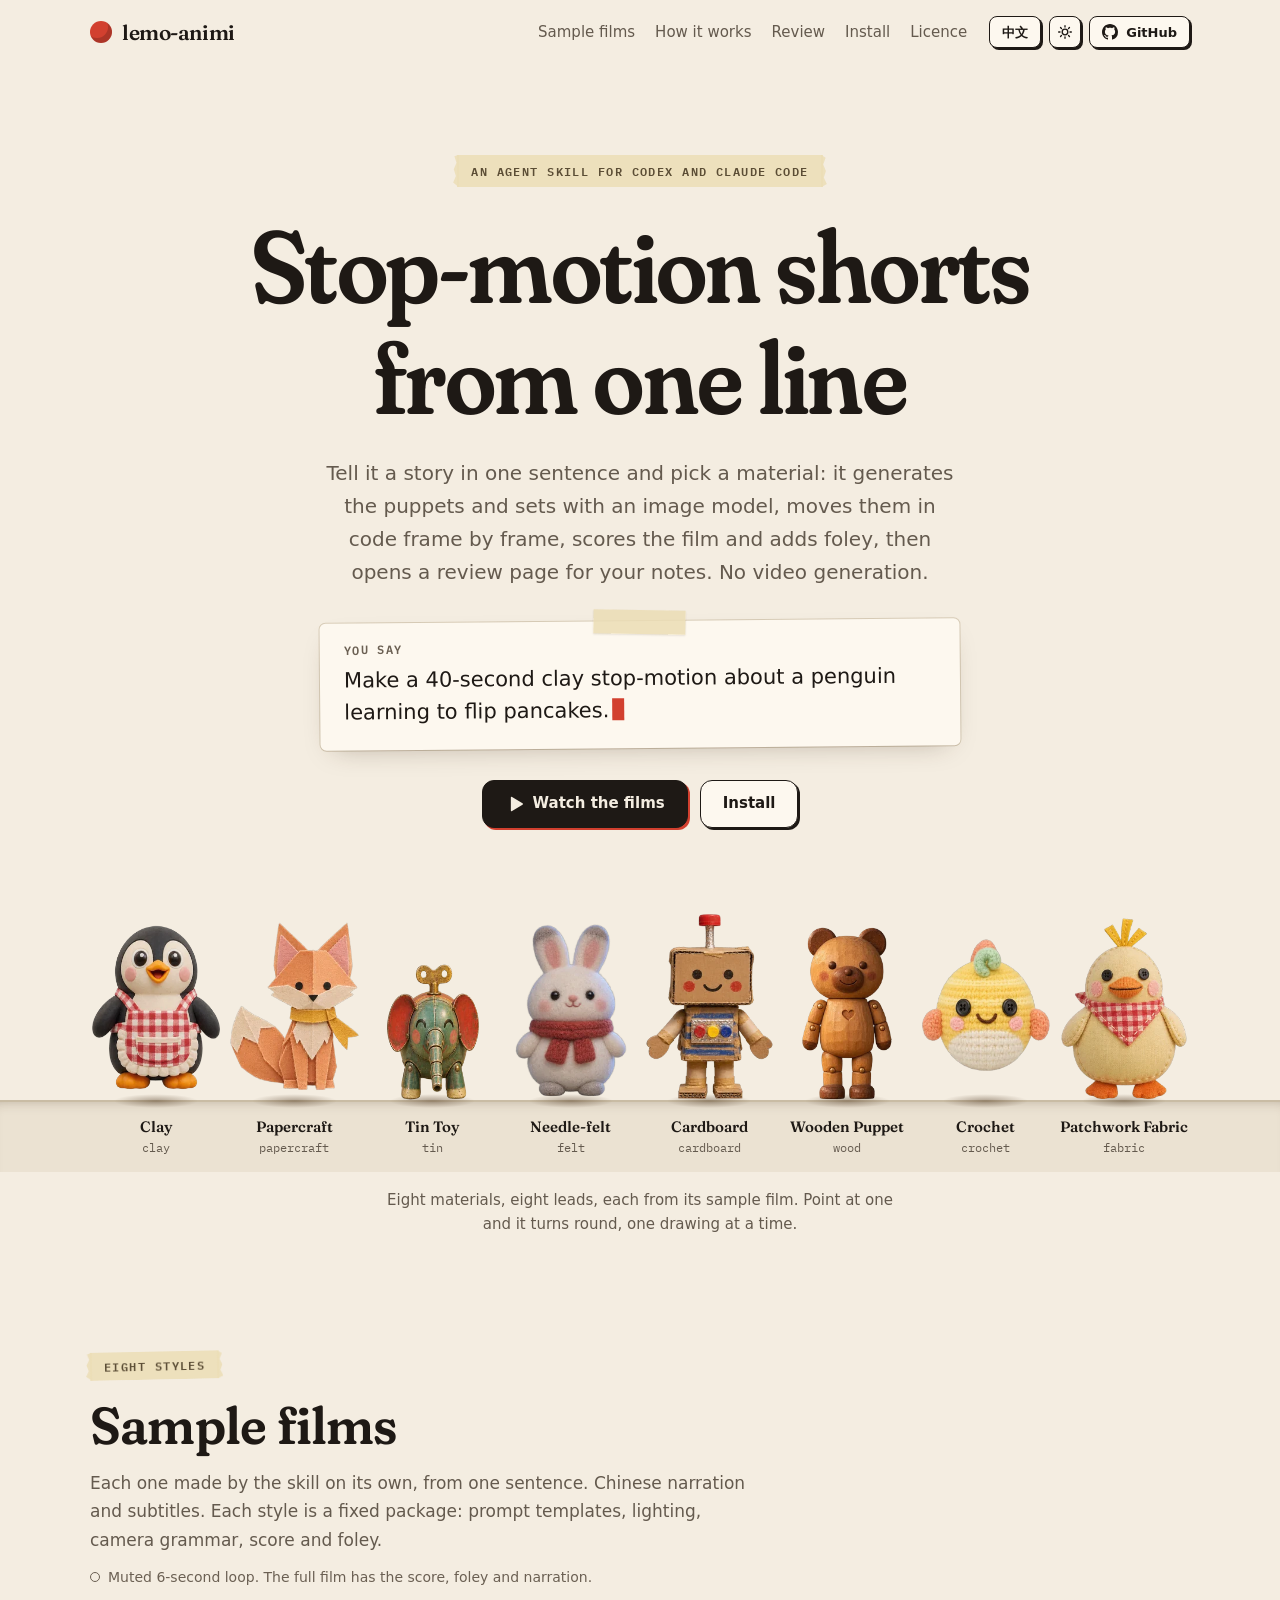
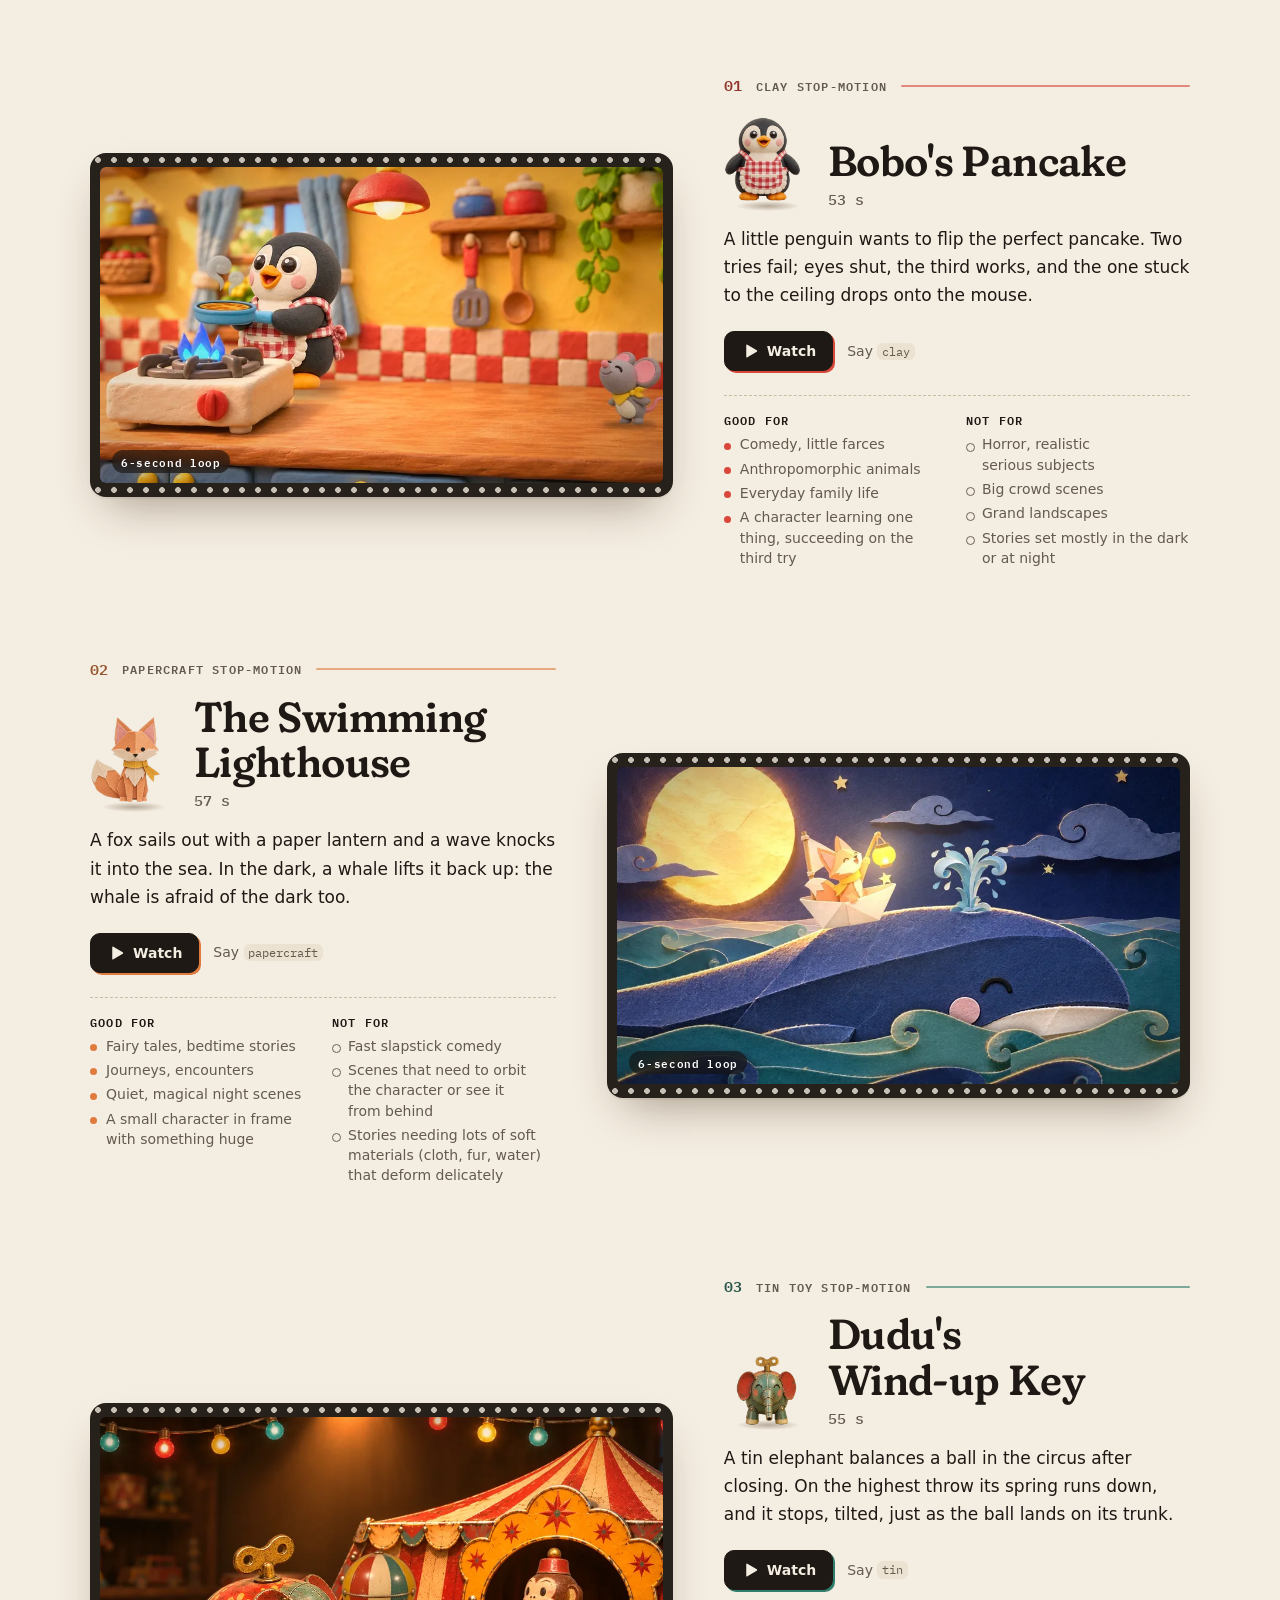
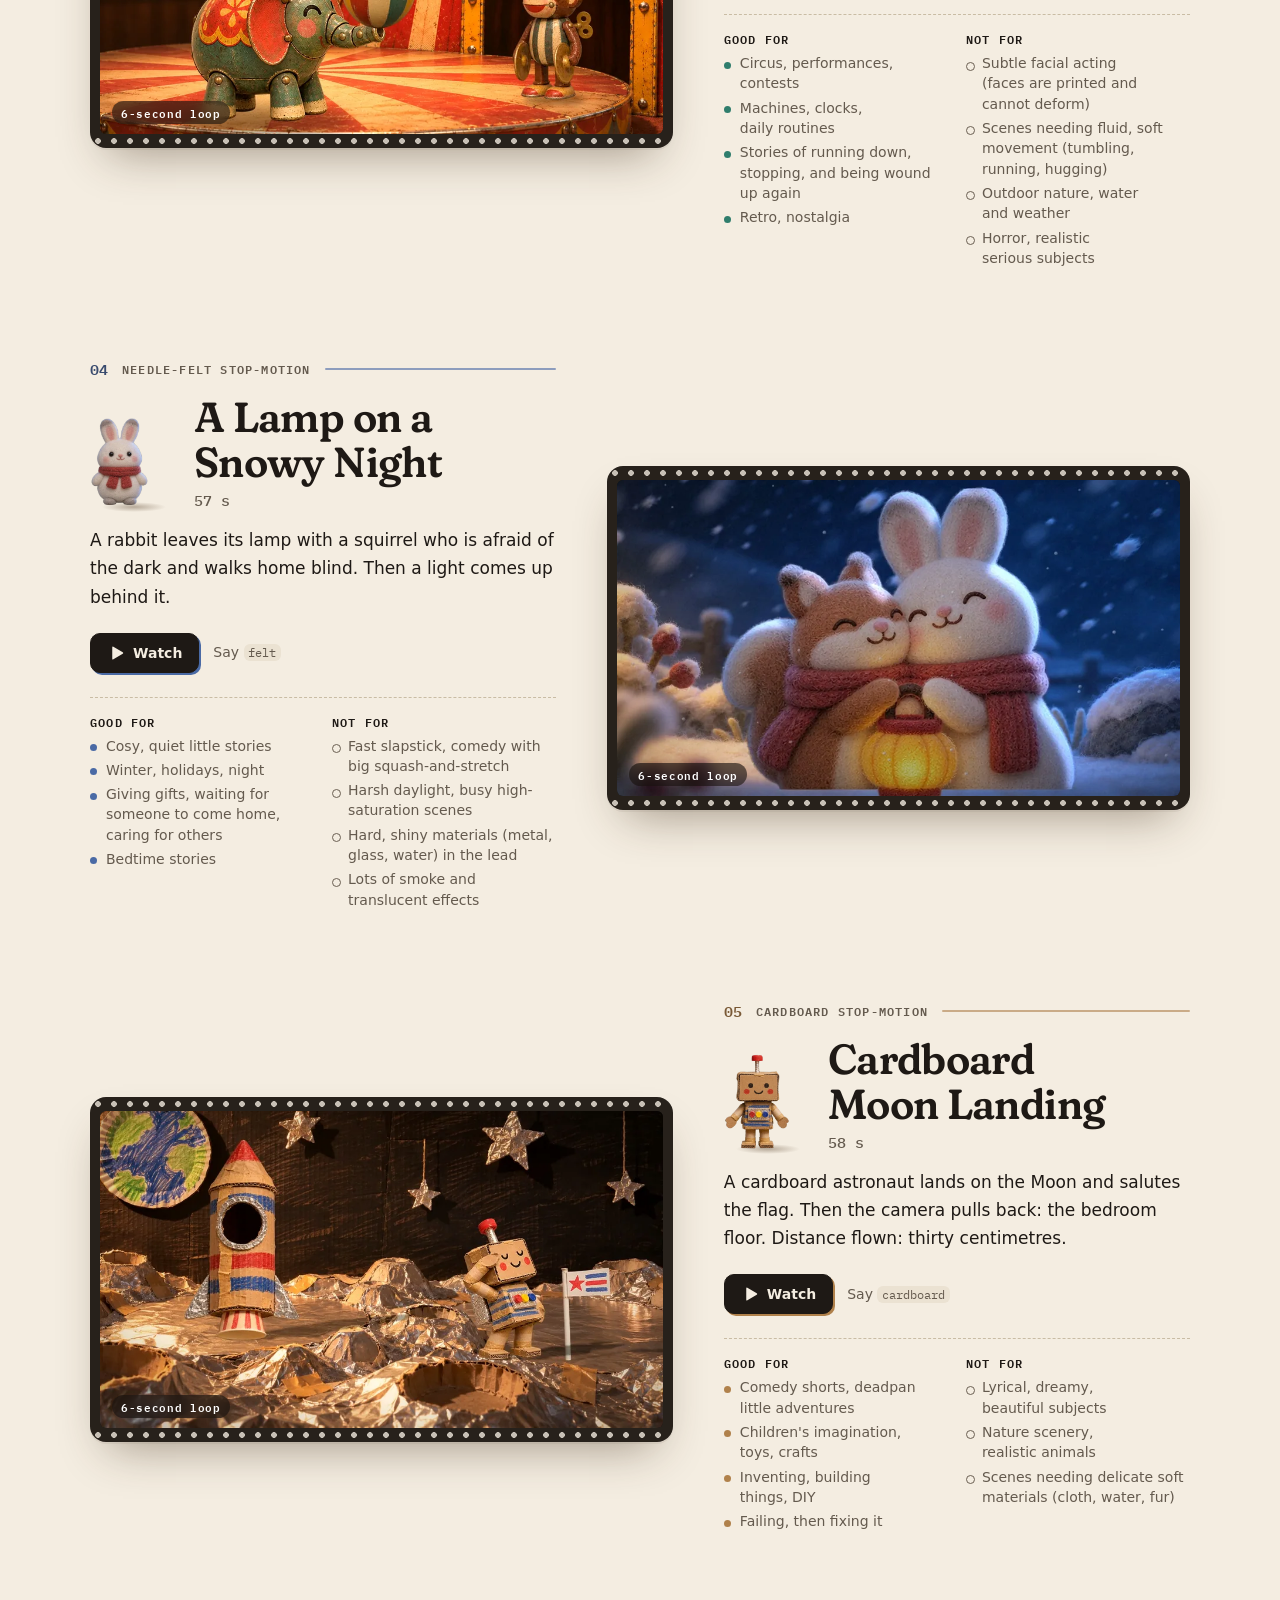
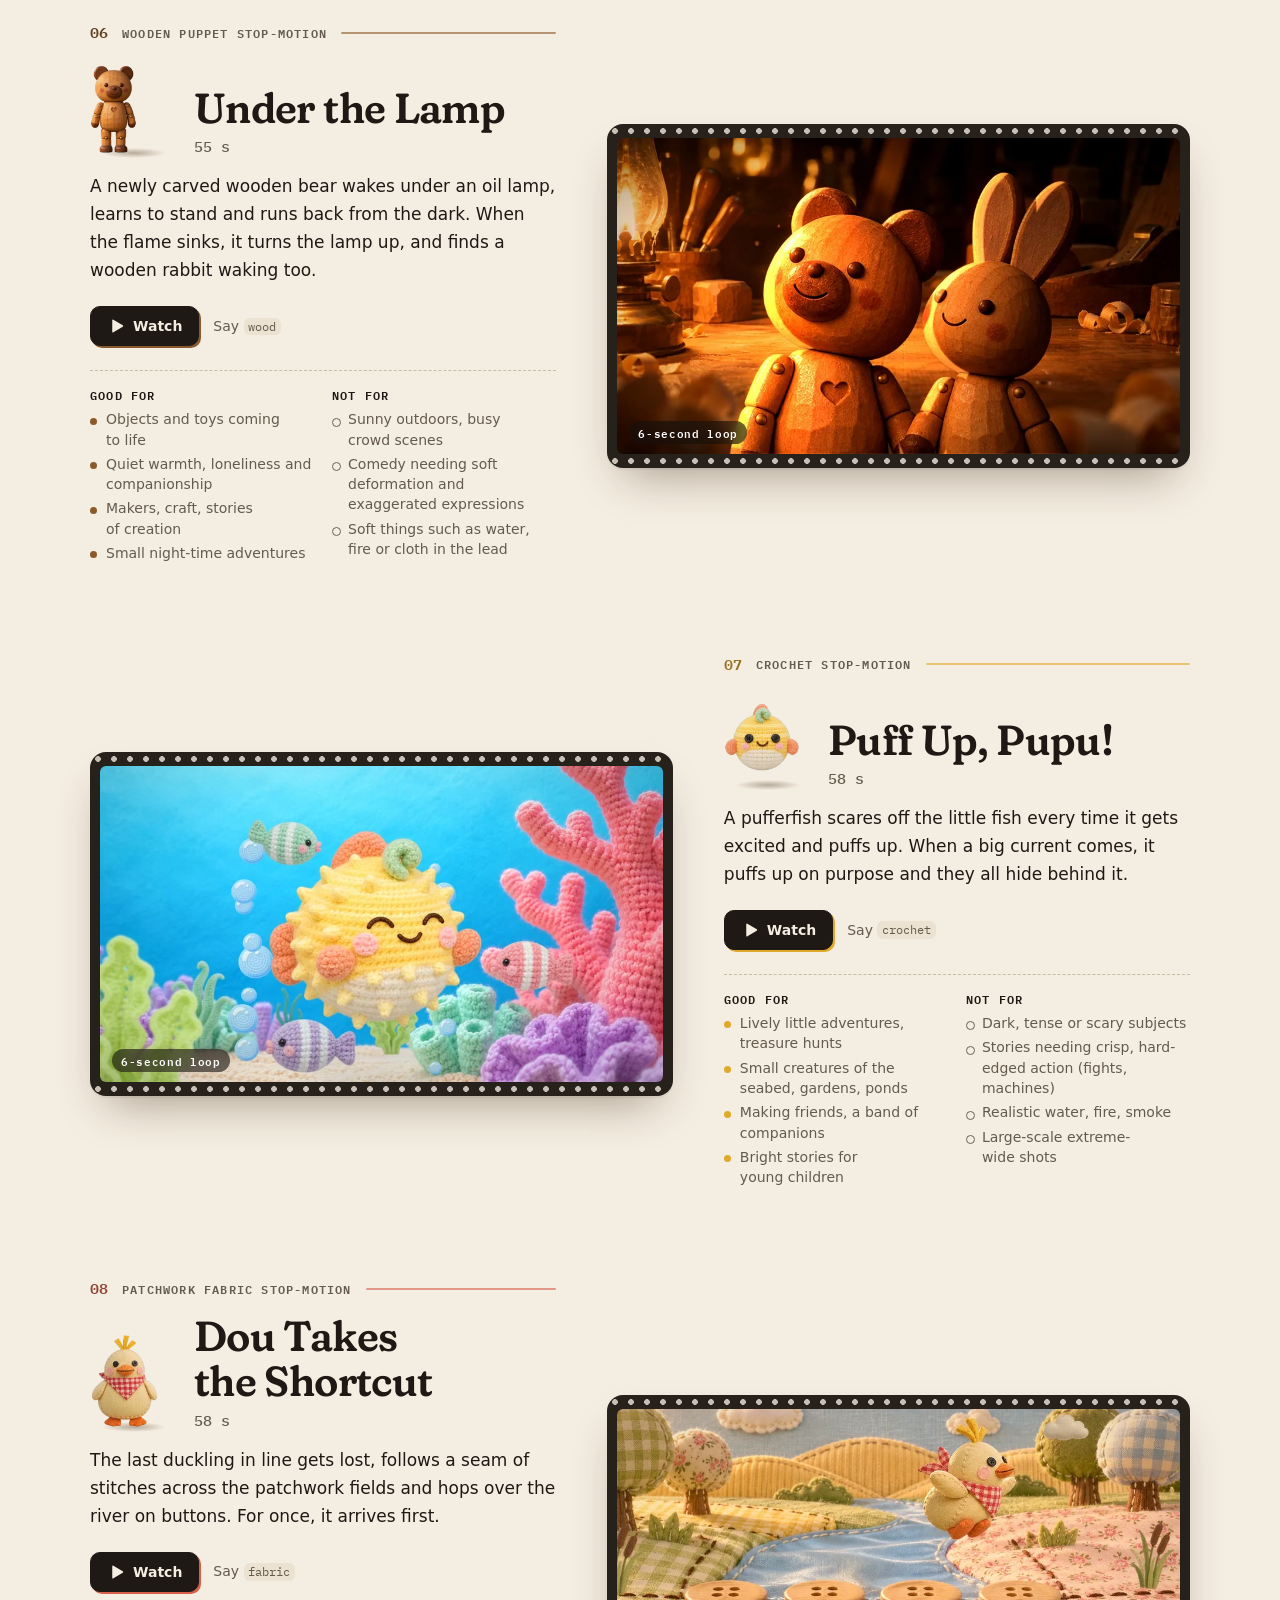
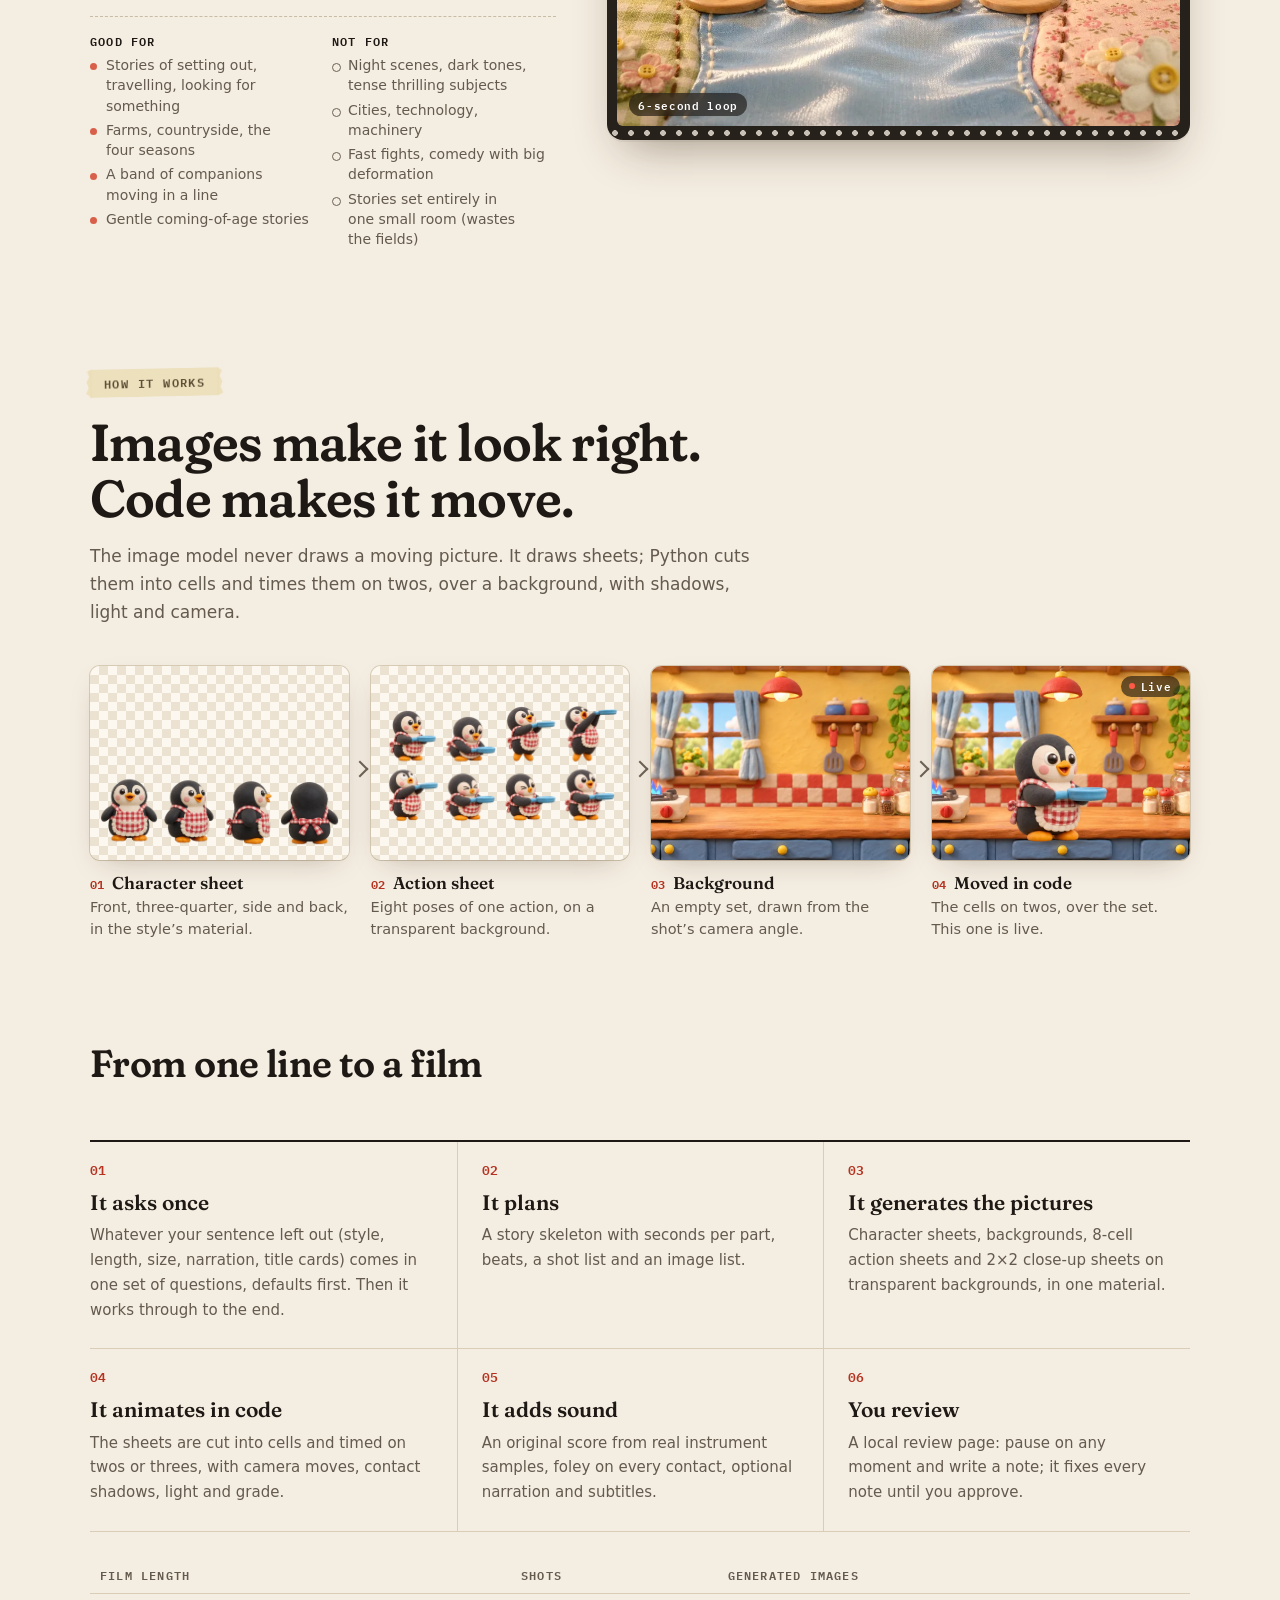
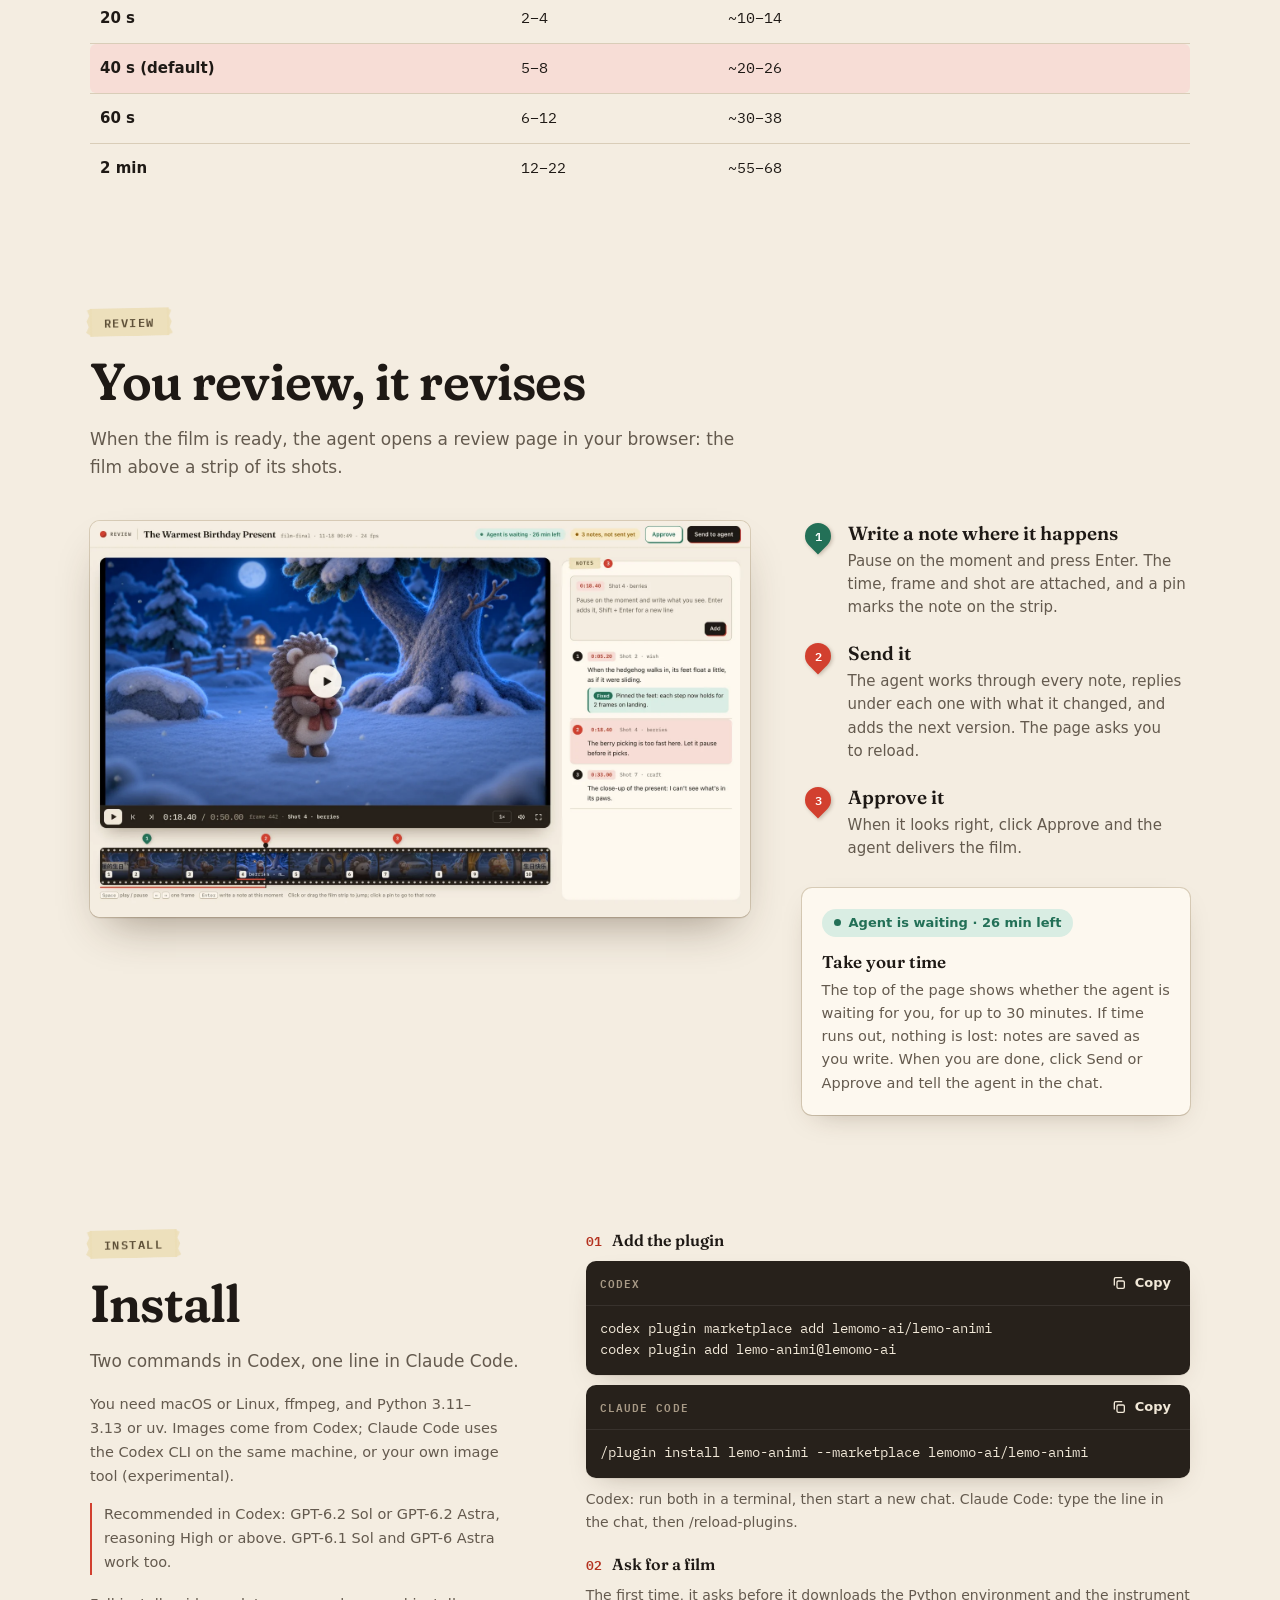
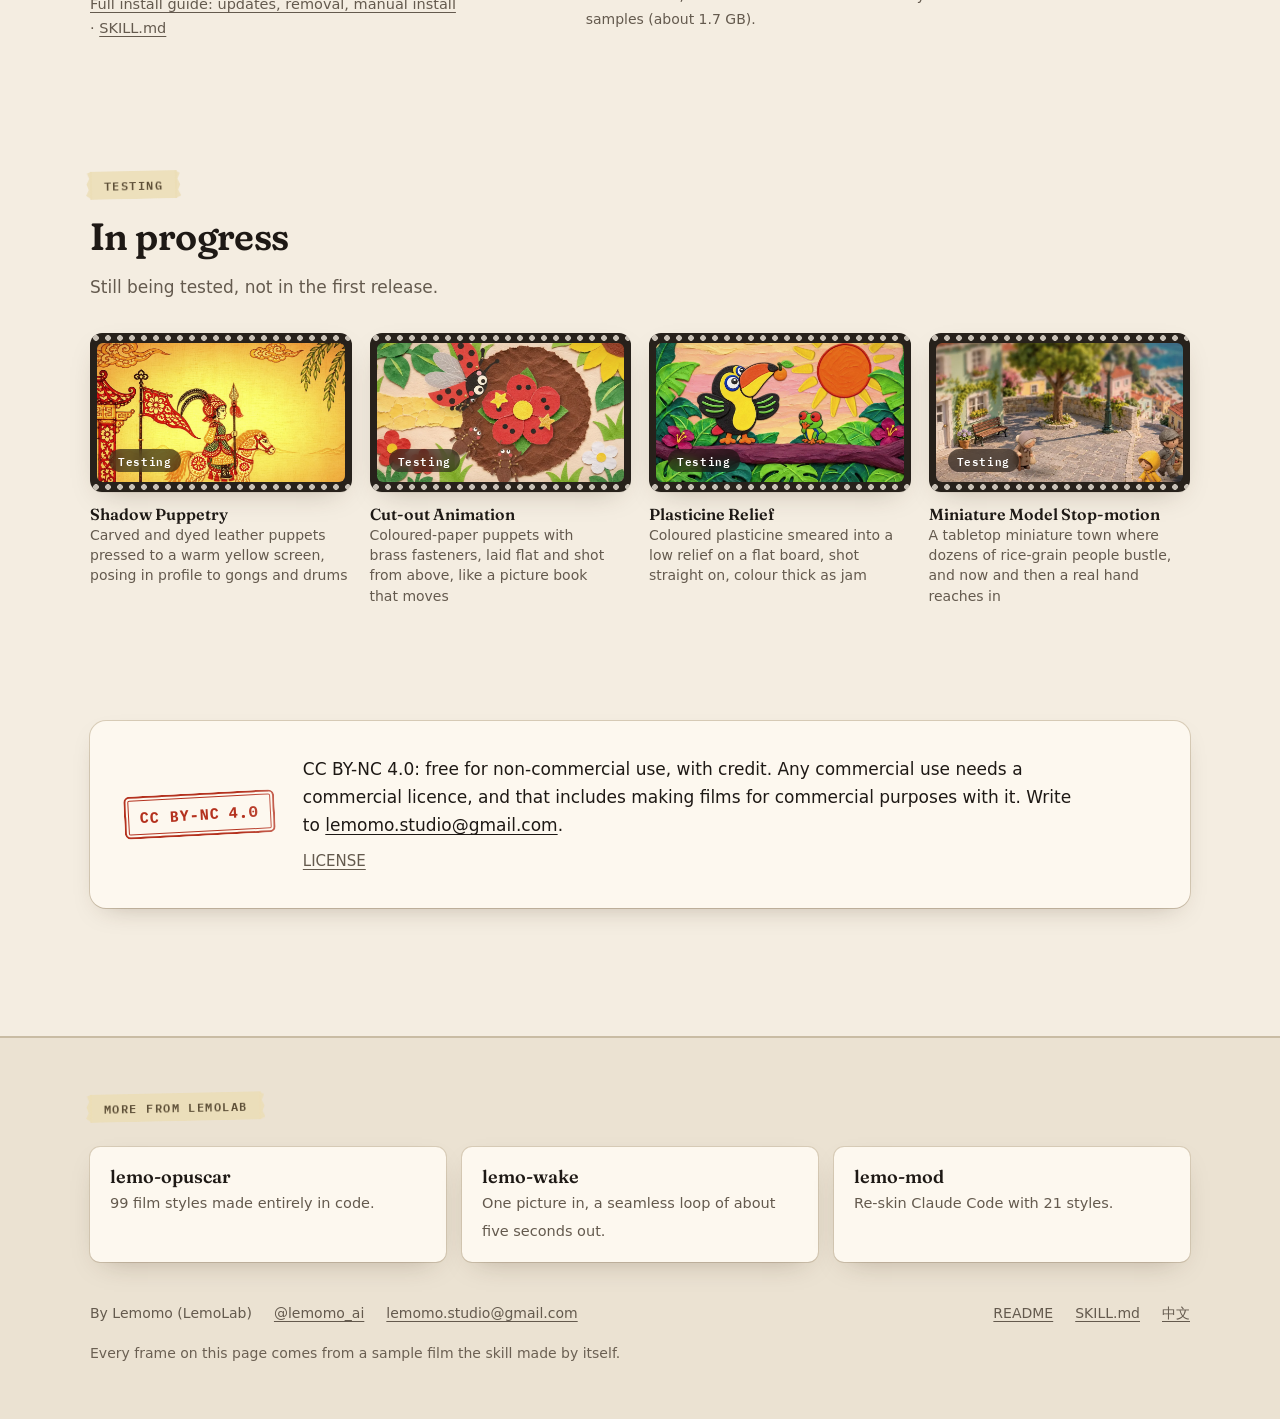
==== commit f8fed803: "lemo-animi 0.1.1 - Contact and attachment rules for every style: soles back-solved onto what the her" ====
--- a/docs/index.html
+++ b/docs/index.html
@@ -26,16 +26,16 @@
 <main id="top">
 <div class="hero"><div class="wrap">
   <div class="tape flat">An agent skill for Codex and Claude Code</div>
-  <h1>Stop-motion shorts from one line</h1>
+  <h1><span class="nb">Stop-motion</span> shorts from one line</h1>
   <p class="lede">Tell it a story in one sentence and pick a material: it generates the puppets and sets with an image model, moves them in code frame by frame, scores the film and adds foley, then opens a review page for your notes. No video generation.</p>
-  <div class="say"><b>You say</b><q>Make a 40-second clay stop-motion about a penguin learning to flip pancakes.</q></div>
+  <div class="say"><b>You say</b><q>Make a <span class="nb">40-second</span> clay <span class="nb">stop-motion</span> about a penguin learning to flip pancakes.</q></div>
   <div class="cta"><a class="btn lg primary" href="#films"><svg viewBox="0 0 24 24" aria-hidden="true" fill="currentColor"><path d="M7 4.5v15a1 1 0 0 0 1.5.86l12.5-7.5a1 1 0 0 0 0-1.72L8.5 3.64A1 1 0 0 0 7 4.5z"/></svg>Watch the films</a><a class="btn lg" href="#install">Install</a></div>
 </div>
 <div class="shelf" aria-label="The cast"><div class="cast">
 <a class="actor" href="#clay" data-turn><span class="pup"><span class="sprite" style="aspect-ratio:257/320;background-image:url(media/cast/clay.webp)"></span></span><span class="label"><b>Clay</b><span>clay</span></span></a>
 <a class="actor" href="#papercraft" data-turn><span class="pup"><span class="sprite" style="aspect-ratio:236/320;background-image:url(media/cast/papercraft.webp)"></span></span><span class="label"><b>Papercraft</b><span>papercraft</span></span></a>
 <a class="actor" href="#tin" data-turn><span class="pup"><span class="sprite" style="aspect-ratio:283/320;background-image:url(media/cast/tin.webp)"></span></span><span class="label"><b>Tin Toy</b><span>tin</span></span></a>
-<a class="actor" href="#felt" data-turn><span class="pup"><span class="sprite" style="aspect-ratio:195/320;background-image:url(media/cast/felt.webp)"></span></span><span class="label"><b>Needle-felt</b><span>felt</span></span></a>
+<a class="actor" href="#felt" data-turn><span class="pup"><span class="sprite" style="aspect-ratio:195/320;background-image:url(media/cast/felt.webp)"></span></span><span class="label"><b><span class="nb">Needle-felt</span></b><span>felt</span></span></a>
 <a class="actor" href="#cardboard" data-turn><span class="pup"><span class="sprite" style="aspect-ratio:221/320;background-image:url(media/cast/cardboard.webp)"></span></span><span class="label"><b>Cardboard</b><span>cardboard</span></span></a>
 <a class="actor" href="#wood" data-turn><span class="pup"><span class="sprite" style="aspect-ratio:158/320;background-image:url(media/cast/wood.webp)"></span></span><span class="label"><b>Wooden Puppet</b><span>wood</span></span></a>
 <a class="actor" href="#crochet" data-turn><span class="pup"><span class="sprite" style="aspect-ratio:253/320;background-image:url(media/cast/crochet.webp)"></span></span><span class="label"><b>Crochet</b><span>crochet</span></span></a>
@@ -50,9 +50,9 @@
 <article class="film" id="clay" style="--accent:#d9473b">
   <div class="frame"><div class="screen"><video data-loop src="media/clay.mp4" poster="media/clay.webp" muted loop playsinline preload="none" aria-label="Bobo&#x27;s Pancake: 6-second loop"></video><span class="tag">6-second loop</span></div></div>
   <div>
-    <div class="meta"><span class="no">01</span><span class="kind">Clay Stop-motion</span><span class="rule"></span></div>
+    <div class="meta"><span class="no">01</span><span class="kind">Clay <span class="nb">Stop-motion</span></span><span class="rule"></span></div>
     <div class="who"><span class="mini" data-turn tabindex="-1"><span class="sprite" style="aspect-ratio:257/320;background-image:url(media/cast/clay.webp)"></span></span><div>
-      <h3>Bobo&#x27;s Pancake</h3><div class="len num">45 s</div></div></div>
+      <h3>Bobo&#x27;s Pancake</h3><div class="len num">53 s</div></div></div>
     <p class="story">A little penguin wants to flip the perfect pancake. Two tries fail; eyes shut, the third works, and the one stuck to the ceiling drops onto the mouse.</p>
     <div class="row"><a class="btn primary" href="https://github.com/lemomo-ai/lemo-animi/releases/download/films/bobo-pancake.mp4"><svg viewBox="0 0 24 24" aria-hidden="true" fill="currentColor"><path d="M7 4.5v15a1 1 0 0 0 1.5.86l12.5-7.5a1 1 0 0 0 0-1.72L8.5 3.64A1 1 0 0 0 7 4.5z"/></svg>Watch</a>
       <span class="say-id">Say <code>clay</code></span></div>
@@ -63,9 +63,9 @@
 <article class="film" id="papercraft" style="--accent:#e07b3f">
   <div class="frame"><div class="screen"><video data-loop src="media/papercraft.mp4" poster="media/papercraft.webp" muted loop playsinline preload="none" aria-label="The Swimming Lighthouse: 6-second loop"></video><span class="tag">6-second loop</span></div></div>
   <div>
-    <div class="meta"><span class="no">02</span><span class="kind">Papercraft Stop-motion</span><span class="rule"></span></div>
+    <div class="meta"><span class="no">02</span><span class="kind">Papercraft <span class="nb">Stop-motion</span></span><span class="rule"></span></div>
     <div class="who"><span class="mini" data-turn tabindex="-1"><span class="sprite" style="aspect-ratio:236/320;background-image:url(media/cast/papercraft.webp)"></span></span><div>
-      <h3>The Swimming Lighthouse</h3><div class="len num">48.5 s</div></div></div>
+      <h3>The Swimming Lighthouse</h3><div class="len num">57 s</div></div></div>
     <p class="story">A fox sails out with a paper lantern and a wave knocks it into the sea. In the dark, a whale lifts it back up: the whale is afraid of the dark too.</p>
     <div class="row"><a class="btn primary" href="https://github.com/lemomo-ai/lemo-animi/releases/download/films/lantern-whale.mp4"><svg viewBox="0 0 24 24" aria-hidden="true" fill="currentColor"><path d="M7 4.5v15a1 1 0 0 0 1.5.86l12.5-7.5a1 1 0 0 0 0-1.72L8.5 3.64A1 1 0 0 0 7 4.5z"/></svg>Watch</a>
       <span class="say-id">Say <code>papercraft</code></span></div>
@@ -76,9 +76,9 @@
 <article class="film" id="tin" style="--accent:#2f7d6c">
   <div class="frame"><div class="screen"><video data-loop src="media/tin.mp4" poster="media/tin.webp" muted loop playsinline preload="none" aria-label="Dudu&#x27;s Wind-up Key: 6-second loop"></video><span class="tag">6-second loop</span></div></div>
   <div>
-    <div class="meta"><span class="no">03</span><span class="kind">Tin Toy Stop-motion</span><span class="rule"></span></div>
+    <div class="meta"><span class="no">03</span><span class="kind">Tin Toy <span class="nb">Stop-motion</span></span><span class="rule"></span></div>
     <div class="who"><span class="mini" data-turn tabindex="-1"><span class="sprite" style="aspect-ratio:283/320;background-image:url(media/cast/tin.webp)"></span></span><div>
-      <h3>Dudu&#x27;s Wind-up Key</h3><div class="len num">47 s</div></div></div>
+      <h3>Dudu&#x27;s <span class="nb">Wind-up</span> Key</h3><div class="len num">55 s</div></div></div>
     <p class="story">A tin elephant balances a ball in the circus after closing. On the highest throw its spring runs down, and it stops, tilted, just as the ball lands on its trunk.</p>
     <div class="row"><a class="btn primary" href="https://github.com/lemomo-ai/lemo-animi/releases/download/films/dudu-windup.mp4"><svg viewBox="0 0 24 24" aria-hidden="true" fill="currentColor"><path d="M7 4.5v15a1 1 0 0 0 1.5.86l12.5-7.5a1 1 0 0 0 0-1.72L8.5 3.64A1 1 0 0 0 7 4.5z"/></svg>Watch</a>
       <span class="say-id">Say <code>tin</code></span></div>
@@ -89,9 +89,9 @@
 <article class="film" id="felt" style="--accent:#4a6aa5">
   <div class="frame"><div class="screen"><video data-loop src="media/felt.mp4" poster="media/felt.webp" muted loop playsinline preload="none" aria-label="A Lamp on a Snowy Night: 6-second loop"></video><span class="tag">6-second loop</span></div></div>
   <div>
-    <div class="meta"><span class="no">04</span><span class="kind">Needle-felt Stop-motion</span><span class="rule"></span></div>
+    <div class="meta"><span class="no">04</span><span class="kind"><span class="nb">Needle-felt</span> <span class="nb">Stop-motion</span></span><span class="rule"></span></div>
     <div class="who"><span class="mini" data-turn tabindex="-1"><span class="sprite" style="aspect-ratio:195/320;background-image:url(media/cast/felt.webp)"></span></span><div>
-      <h3>A Lamp on a Snowy Night</h3><div class="len num">48.5 s</div></div></div>
+      <h3>A Lamp on a Snowy Night</h3><div class="len num">57 s</div></div></div>
     <p class="story">A rabbit leaves its lamp with a squirrel who is afraid of the dark and walks home blind. Then a light comes up behind it.</p>
     <div class="row"><a class="btn primary" href="https://github.com/lemomo-ai/lemo-animi/releases/download/films/lantern-snow.mp4"><svg viewBox="0 0 24 24" aria-hidden="true" fill="currentColor"><path d="M7 4.5v15a1 1 0 0 0 1.5.86l12.5-7.5a1 1 0 0 0 0-1.72L8.5 3.64A1 1 0 0 0 7 4.5z"/></svg>Watch</a>
       <span class="say-id">Say <code>felt</code></span></div>
@@ -102,9 +102,9 @@
 <article class="film" id="cardboard" style="--accent:#b0814b">
   <div class="frame"><div class="screen"><video data-loop src="media/cardboard.mp4" poster="media/cardboard.webp" muted loop playsinline preload="none" aria-label="Cardboard Moon Landing: 6-second loop"></video><span class="tag">6-second loop</span></div></div>
   <div>
-    <div class="meta"><span class="no">05</span><span class="kind">Cardboard Stop-motion</span><span class="rule"></span></div>
+    <div class="meta"><span class="no">05</span><span class="kind">Cardboard <span class="nb">Stop-motion</span></span><span class="rule"></span></div>
     <div class="who"><span class="mini" data-turn tabindex="-1"><span class="sprite" style="aspect-ratio:221/320;background-image:url(media/cast/cardboard.webp)"></span></span><div>
-      <h3>Cardboard Moon Landing</h3><div class="len num">50 s</div></div></div>
+      <h3>Cardboard Moon Landing</h3><div class="len num">58 s</div></div></div>
     <p class="story">A cardboard astronaut lands on the Moon and salutes the flag. Then the camera pulls back: the bedroom floor. Distance flown: thirty centimetres.</p>
     <div class="row"><a class="btn primary" href="https://github.com/lemomo-ai/lemo-animi/releases/download/films/box-moon.mp4"><svg viewBox="0 0 24 24" aria-hidden="true" fill="currentColor"><path d="M7 4.5v15a1 1 0 0 0 1.5.86l12.5-7.5a1 1 0 0 0 0-1.72L8.5 3.64A1 1 0 0 0 7 4.5z"/></svg>Watch</a>
       <span class="say-id">Say <code>cardboard</code></span></div>
@@ -115,9 +115,9 @@
 <article class="film" id="wood" style="--accent:#8b5a2b">
   <div class="frame"><div class="screen"><video data-loop src="media/wood.mp4" poster="media/wood.webp" muted loop playsinline preload="none" aria-label="Under the Lamp: 6-second loop"></video><span class="tag">6-second loop</span></div></div>
   <div>
-    <div class="meta"><span class="no">06</span><span class="kind">Wooden Puppet Stop-motion</span><span class="rule"></span></div>
+    <div class="meta"><span class="no">06</span><span class="kind">Wooden Puppet <span class="nb">Stop-motion</span></span><span class="rule"></span></div>
     <div class="who"><span class="mini" data-turn tabindex="-1"><span class="sprite" style="aspect-ratio:158/320;background-image:url(media/cast/wood.webp)"></span></span><div>
-      <h3>Under the Lamp</h3><div class="len num">47 s</div></div></div>
+      <h3>Under the Lamp</h3><div class="len num">55 s</div></div></div>
     <p class="story">A newly carved wooden bear wakes under an oil lamp, learns to stand and runs back from the dark. When the flame sinks, it turns the lamp up, and finds a wooden rabbit waking too.</p>
     <div class="row"><a class="btn primary" href="https://github.com/lemomo-ai/lemo-animi/releases/download/films/lamp-bear.mp4"><svg viewBox="0 0 24 24" aria-hidden="true" fill="currentColor"><path d="M7 4.5v15a1 1 0 0 0 1.5.86l12.5-7.5a1 1 0 0 0 0-1.72L8.5 3.64A1 1 0 0 0 7 4.5z"/></svg>Watch</a>
       <span class="say-id">Say <code>wood</code></span></div>
@@ -128,9 +128,9 @@
 <article class="film" id="crochet" style="--accent:#e0a92a">
   <div class="frame"><div class="screen"><video data-loop src="media/crochet.mp4" poster="media/crochet.webp" muted loop playsinline preload="none" aria-label="Puff Up, Pupu!: 6-second loop"></video><span class="tag">6-second loop</span></div></div>
   <div>
-    <div class="meta"><span class="no">07</span><span class="kind">Crochet Stop-motion</span><span class="rule"></span></div>
+    <div class="meta"><span class="no">07</span><span class="kind">Crochet <span class="nb">Stop-motion</span></span><span class="rule"></span></div>
     <div class="who"><span class="mini" data-turn tabindex="-1"><span class="sprite" style="aspect-ratio:253/320;background-image:url(media/cast/crochet.webp)"></span></span><div>
-      <h3>Puff Up, Pupu!</h3><div class="len num">49.8 s</div></div></div>
+      <h3>Puff Up, Pupu!</h3><div class="len num">58 s</div></div></div>
     <p class="story">A pufferfish scares off the little fish every time it gets excited and puffs up. When a big current comes, it puffs up on purpose and they all hide behind it.</p>
     <div class="row"><a class="btn primary" href="https://github.com/lemomo-ai/lemo-animi/releases/download/films/pupu-puff.mp4"><svg viewBox="0 0 24 24" aria-hidden="true" fill="currentColor"><path d="M7 4.5v15a1 1 0 0 0 1.5.86l12.5-7.5a1 1 0 0 0 0-1.72L8.5 3.64A1 1 0 0 0 7 4.5z"/></svg>Watch</a>
       <span class="say-id">Say <code>crochet</code></span></div>
@@ -141,9 +141,9 @@
 <article class="film" id="fabric" style="--accent:#d85f4a">
   <div class="frame"><div class="screen"><video data-loop src="media/fabric.mp4" poster="media/fabric.webp" muted loop playsinline preload="none" aria-label="Dou Takes the Shortcut: 6-second loop"></video><span class="tag">6-second loop</span></div></div>
   <div>
-    <div class="meta"><span class="no">08</span><span class="kind">Patchwork Fabric Stop-motion</span><span class="rule"></span></div>
+    <div class="meta"><span class="no">08</span><span class="kind">Patchwork Fabric <span class="nb">Stop-motion</span></span><span class="rule"></span></div>
     <div class="who"><span class="mini" data-turn tabindex="-1"><span class="sprite" style="aspect-ratio:229/320;background-image:url(media/cast/fabric.webp)"></span></span><div>
-      <h3>Dou Takes the Shortcut</h3><div class="len num">49.6 s</div></div></div>
+      <h3>Dou Takes the Shortcut</h3><div class="len num">58 s</div></div></div>
     <p class="story">The last duckling in line gets lost, follows a seam of stitches across the patchwork fields and hops over the river on buttons. For once, it arrives first.</p>
     <div class="row"><a class="btn primary" href="https://github.com/lemomo-ai/lemo-animi/releases/download/films/dou-shortcut.mp4"><svg viewBox="0 0 24 24" aria-hidden="true" fill="currentColor"><path d="M7 4.5v15a1 1 0 0 0 1.5.86l12.5-7.5a1 1 0 0 0 0-1.72L8.5 3.64A1 1 0 0 0 7 4.5z"/></svg>Watch</a>
       <span class="say-id">Say <code>fabric</code></span></div>
@@ -160,7 +160,7 @@
   <div class="proc"><figure><div class="pane chk"><div class="views"><span class="sprite" style="aspect-ratio:257/320;background-image:url(media/cast/clay.webp)"></span><span class="sprite f1" style="aspect-ratio:257/320;background-image:url(media/cast/clay.webp)"></span><span class="sprite f2" style="aspect-ratio:257/320;background-image:url(media/cast/clay.webp)"></span><span class="sprite f3" style="aspect-ratio:257/320;background-image:url(media/cast/clay.webp)"></span></div></div><figcaption><b>Character sheet</b>Front, three-quarter, side and back, in the style’s material.</figcaption></figure><figure><div class="pane chk"><img src="media/process/toss-sheet.webp" alt="" loading="lazy"></div><figcaption><b>Action sheet</b>Eight poses of one action, on a transparent background.</figcaption></figure><figure><div class="pane full"><img src="media/process/bg.webp" alt="" loading="lazy"></div><figcaption><b>Background</b>An empty set, drawn from the shot’s camera angle.</figcaption></figure><figure><div class="pane full live"><img class="bgimg" src="media/process/bg.webp" alt="" loading="lazy"><span class="shadow"></span><span class="actor2" style="--cell:300/300;background-image:url(media/process/toss.webp)"></span><span class="rec">Live</span></div><figcaption><b>Moved in code</b>The cells on twos, over the set. This one is live.</figcaption></figure></div>
   <h2 class="sm" style="margin-top:clamp(64px,8vw,104px)">From one line to a film</h2>
   <ol class="xsheet"><li><b>It asks once</b><span>Whatever your sentence left out (style, length, size, narration, title cards) comes in one set of questions, defaults first. Then it works through to the end.</span></li><li><b>It plans</b><span>A story skeleton with seconds per part, beats, a shot list and an image list.</span></li><li><b>It generates the pictures</b><span>Character sheets, backgrounds, 8-cell action sheets and 2×2 close-up sheets on transparent backgrounds, in one material.</span></li><li><b>It animates in code</b><span>The sheets are cut into cells and timed on twos or threes, with camera moves, contact shadows, light and grade.</span></li><li><b>It adds sound</b><span>An original score from real instrument samples, foley on every contact, optional narration and subtitles.</span></li><li><b>You review</b><span>A local review page: pause on any moment and write a note; it fixes every note until you approve.</span></li></ol>
-  <div class="tablewrap"><table class="lens num"><thead><tr><th>Length</th><th>Shots</th><th>Generated images</th></tr></thead><tbody><tr><td>20 s</td><td>2–4</td><td>~10–14</td></tr><tr class=def><td>40 s (default)</td><td>5–8</td><td>~20–26</td></tr><tr><td>60 s</td><td>6–12</td><td>~30–38</td></tr><tr><td>2 min</td><td>12–22</td><td>~55–68</td></tr></tbody></table></div>
+  <div class="tablewrap"><table class="lens num"><thead><tr><th>Film length</th><th>Shots</th><th>Generated images</th></tr></thead><tbody><tr><td>20 s</td><td>2–4</td><td>~10–14</td></tr><tr class=def><td>40 s (default)</td><td>5–8</td><td>~20–26</td></tr><tr><td>60 s</td><td>6–12</td><td>~30–38</td></tr><tr><td>2 min</td><td>12–22</td><td>~55–68</td></tr></tbody></table></div>
 </div></section>
 
 <section id="review"><div class="wrap">
@@ -178,16 +178,16 @@
 
 <section id="install"><div class="wrap inst">
   <div><div class="tape">Install</div><h2>Install</h2>
-    <p class="lede">Two commands in Codex, one line in Claude Code. You need macOS or Linux with ffmpeg and Python 3.11–3.13; images come from Codex.</p><p class="need">macOS or Linux · ffmpeg · Python 3.11–3.13 or uv · images through Codex (Claude Code uses the Codex CLI, or your own image tool, experimental)</p><p class="need model">Recommended in Codex: GPT-6.2 Sol or GPT-6.2 Astra, reasoning High or above. GPT-6.1 Sol and GPT-6 Astra work too.</p>
+    <p class="lede">Two commands in Codex, one line in Claude Code.</p><p class="need">You need macOS or Linux, ffmpeg, and Python 3.11–3.13 or uv. Images come from Codex; Claude Code uses the Codex CLI on the same machine, or your own image tool (experimental).</p><p class="need model">Recommended in Codex: GPT-6.2 Sol or GPT-6.2 Astra, reasoning High or above. GPT-6.1 Sol and GPT-6 Astra work too.</p>
     <p class="need"><a href="https://github.com/lemomo-ai/lemo-animi/blob/main/README.md#install">Full install guide: updates, removal, manual install</a> · <a href="https://github.com/lemomo-ai/lemo-animi/blob/main/plugin/skills/lemo-animi/SKILL.md">SKILL.md</a></p></div>
   <ol class="cmds"><li><div class="h">Add the plugin</div><div class="code"><div class="code-h"><span class="who">Codex</span><button class="btn sm quiet copy" type="button" data-done="Copied"><svg viewBox="0 0 24 24" aria-hidden="true" fill="none" stroke="currentColor" stroke-width="2" stroke-linecap="round" stroke-linejoin="round"><rect x="9" y="9" width="11" height="11" rx="2"/><path d="M5 15V6a2 2 0 0 1 2-2h9"/></svg><span>Copy</span></button></div><pre class="cmd">codex plugin marketplace add lemomo-ai/lemo-animi
-codex plugin add lemo-animi@lemomo-ai</pre></div><div class="code"><div class="code-h"><span class="who">Claude Code</span><button class="btn sm quiet copy" type="button" data-done="Copied"><svg viewBox="0 0 24 24" aria-hidden="true" fill="none" stroke="currentColor" stroke-width="2" stroke-linecap="round" stroke-linejoin="round"><rect x="9" y="9" width="11" height="11" rx="2"/><path d="M5 15V6a2 2 0 0 1 2-2h9"/></svg><span>Copy</span></button></div><pre class="cmd">/plugin install lemo-animi --marketplace lemomo-ai/lemo-animi</pre></div><div class=p>Codex: run both in a terminal, then start a new chat. Claude Code: type the line in the chat, then /reload-plugins.</div></li><li><div class="h">Ask for a film</div><div class=p>The first time, it checks ffmpeg and Python and asks before it downloads the environment and the instrument samples (about 1.7 GB).</div></li></ol>
+codex plugin add lemo-animi@lemomo-ai</pre></div><div class="code"><div class="code-h"><span class="who">Claude Code</span><button class="btn sm quiet copy" type="button" data-done="Copied"><svg viewBox="0 0 24 24" aria-hidden="true" fill="none" stroke="currentColor" stroke-width="2" stroke-linecap="round" stroke-linejoin="round"><rect x="9" y="9" width="11" height="11" rx="2"/><path d="M5 15V6a2 2 0 0 1 2-2h9"/></svg><span>Copy</span></button></div><pre class="cmd">/plugin install lemo-animi --marketplace lemomo-ai/lemo-animi</pre></div><div class=p>Codex: run both in a terminal, then start a new chat. Claude Code: type the line in the chat, then /reload-plugins.</div></li><li><div class="h">Ask for a film</div><div class=p>The first time, it asks before it downloads the Python environment and the instrument samples (about 1.7 GB).</div></li></ol>
 </div></section>
 
 <section id="in-progress"><div class="wrap">
   <div class="tape">Testing</div><h2 class="sm">In progress</h2>
   <p class="lede">Still being tested, not in the first release.</p>
-  <div class="wip"><figure><div class="frame sm"><div class="screen"><img src="media/shadow.webp" alt="" loading="lazy"><span class="tag">Testing</span></div></div><figcaption><b>Shadow Puppetry</b>Carved and dyed leather puppets pressed to a warm yellow screen, posing in profile to gongs and drums</figcaption></figure><figure><div class="frame sm"><div class="screen"><img src="media/cutout.webp" alt="" loading="lazy"><span class="tag">Testing</span></div></div><figcaption><b>Cut-out Animation</b>Coloured-paper puppets with brass fasteners, laid flat and shot from above, like a picture book that moves</figcaption></figure><figure><div class="frame sm"><div class="screen"><img src="media/plasticine-flat.webp" alt="" loading="lazy"><span class="tag">Testing</span></div></div><figcaption><b>Plasticine Relief</b>Coloured plasticine smeared into a low relief on a flat board, shot straight on, colour thick as jam</figcaption></figure><figure><div class="frame sm"><div class="screen"><img src="media/miniature.webp" alt="" loading="lazy"><span class="tag">Testing</span></div></div><figcaption><b>Miniature Model Stop-motion</b>A tabletop miniature town where dozens of rice-grain people bustle, and now and then a real hand reaches in</figcaption></figure></div>
+  <div class="wip"><figure><div class="frame sm"><div class="screen"><img src="media/shadow.webp" alt="" loading="lazy"><span class="tag">Testing</span></div></div><figcaption><b>Shadow Puppetry</b>Carved and dyed leather puppets pressed to a warm yellow screen, posing in profile to gongs and drums</figcaption></figure><figure><div class="frame sm"><div class="screen"><img src="media/cutout.webp" alt="" loading="lazy"><span class="tag">Testing</span></div></div><figcaption><b><span class="nb">Cut-out</span> Animation</b>Coloured-paper puppets with brass fasteners, laid flat and shot from above, like a picture book that moves</figcaption></figure><figure><div class="frame sm"><div class="screen"><img src="media/plasticine-flat.webp" alt="" loading="lazy"><span class="tag">Testing</span></div></div><figcaption><b>Plasticine Relief</b>Coloured plasticine smeared into a low relief on a flat board, shot straight on, colour thick as jam</figcaption></figure><figure><div class="frame sm"><div class="screen"><img src="media/miniature.webp" alt="" loading="lazy"><span class="tag">Testing</span></div></div><figcaption><b>Miniature Model <span class="nb">Stop-motion</span></b>A tabletop miniature town where dozens of rice-grain people bustle, and now and then a real hand reaches in</figcaption></figure></div>
 </div></section>
 
 <section id="licence"><div class="wrap">
--- a/docs/assets/site.css
+++ b/docs/assets/site.css
@@ -62,6 +62,8 @@
 :focus-visible { outline: none; box-shadow: var(--focus); border-radius: var(--r-sm); }
 .wrap { max-width: 1180px; margin: 0 auto; padding: 0 clamp(16px, 4vw, 40px); }
 .num { font-variant-numeric: tabular-nums; }
+.nb { white-space: nowrap; }                    /* a hyphenated word in a heading or label: build.py wraps it, it never breaks at the hyphen */
+p, li, figcaption { text-wrap: pretty; }        /* no one-word last lines */
 h1, h2, h3 { text-wrap: balance; font-family: var(--f-display); font-weight: 600; letter-spacing: -.015em; line-height: 1.08; margin: 0; font-optical-sizing: auto; font-variation-settings: "SOFT" 100, "WONK" 0; }
 h2 { font-size: clamp(32px, 4.4vw, 52px); }
 h2.sm { font-size: clamp(26px, 3.2vw, 38px); }
@@ -124,7 +126,7 @@
 
 /* ---------- hero ---------- */
 .hero { padding: clamp(44px, 7vw, 96px) 0 0; text-align: center; }
-.hero .tape { margin-bottom: var(--s-5); max-width: 100%; text-align: center; justify-content: center; }
+.hero .tape { margin-bottom: var(--s-5); max-width: 100%; text-align: center; justify-content: center; text-wrap: balance; line-height: 1.4; }
 @media (max-width: 520px) { .hero .tape { letter-spacing: .06em; font-size: 11px; } }
 .hero h1 { font-size: clamp(46px, 8vw, 108px); max-width: 13ch; margin: 0 auto; font-variation-settings: "SOFT" 100, "WONK" 1; }
 :lang(zh-CN) .hero h1 { max-width: 9em; font-size: clamp(40px, 7vw, 92px); line-height: 1.15; }
@@ -146,14 +148,19 @@
 .actor .pup { position: relative; width: 100%; display: flex; justify-content: center; align-items: flex-end; height: clamp(96px, 15vw, 190px); }
 .actor .pup::after { content: ""; position: absolute; bottom: -6px; left: 18%; right: 18%; height: 14px; border-radius: 50%; background: radial-gradient(closest-side, rgba(70, 45, 20, .4), transparent); z-index: 0; }
 .actor .label { position: relative; height: 70px; padding-top: 16px; text-align: center; line-height: 1.25; }
-.actor .label b { display: block; font: 600 15px/1.25 var(--f-display); }
-.actor .label span { font: var(--t-xs)/1.3 var(--f-mono); color: var(--ink-2); }
+.actor .label b { display: block; font: 600 15px/1.25 var(--f-display); text-wrap: balance; }
+.actor .label > span { font: var(--t-xs)/1.3 var(--f-mono); color: var(--ink-2); }
 .actor:hover .label b { text-decoration: underline; text-underline-offset: 3px; text-decoration-color: var(--accent); }
 .cast-p { text-align: center; color: var(--ink-2); font-size: var(--t-md); max-width: 56ch; margin: var(--s-4) auto 0; }
 @media (max-width: 760px) {
   .cast { grid-template-columns: repeat(4, minmax(0, 1fr)); row-gap: 0; }
   .shelf::before { display: none; }
   .actor .label { align-self: stretch; background: var(--surface-1); border-top: 2px solid var(--line-2); height: 58px; padding-top: 10px; margin-bottom: 14px; }
+}
+/* narrow phones: two-word names take two lines inside the same box, and the longest one-word name still fits a cell */
+@media (max-width: 480px) {
+  .actor .label { height: 66px; padding-top: 8px; }
+  .actor .label b { font-size: 14px; }
 }
 
 /* a puppet: a strip of four drawings (front, 3/4, side, back); JS steps through them, mirrored on the way back */
@@ -178,9 +185,9 @@
 .film:nth-of-type(even) .frame { order: 2; }
 .film .meta { display: flex; align-items: center; gap: 14px; }
 .film .meta .no { font: 600 var(--t-md)/1 var(--f-mono); color: var(--accent-ink); }
-.film .meta .kind { font: 600 var(--t-xs)/1 var(--f-mono); letter-spacing: .1em; text-transform: uppercase; color: var(--ink-2); }
+.film .meta .kind { flex: none; font: 600 var(--t-xs)/1 var(--f-mono); letter-spacing: .1em; text-transform: uppercase; color: var(--ink-2); }
 :lang(zh-CN) .film .meta .kind { letter-spacing: .06em; font-family: var(--f-sans); font-size: var(--t-sm); }
-.film .meta .rule { flex: 1; height: 2px; background: var(--accent); opacity: .6; border-radius: 2px; }
+.film .meta .rule { flex: 1; min-width: 24px; height: 2px; background: var(--accent); opacity: .6; border-radius: 2px; }
 .film .who { display: flex; align-items: flex-end; gap: 16px; margin-top: 18px; }
 .film .who .mini { width: 88px; height: 96px; flex: none; position: relative; cursor: pointer; }
 .film .who .mini::after { content: ""; position: absolute; bottom: -4px; left: 14%; right: 14%; height: 10px; border-radius: 50%; background: radial-gradient(closest-side, rgba(70, 45, 20, .35), transparent); }
@@ -233,16 +240,16 @@
 .xsheet li:nth-child(3n+2), .xsheet li:nth-child(3n+3) { padding-left: 24px; border-left: 1px solid var(--line); }
 .xsheet b { display: block; font: 600 21px/1.25 var(--f-display); }
 .xsheet b::before { content: counter(s, decimal-leading-zero); display: block; font: 600 var(--t-sm)/1 var(--f-mono); color: var(--accent-ink); margin-bottom: 12px; }
-.xsheet span { display: block; color: var(--ink-2); font-size: var(--t-md); margin-top: 8px; }
+.xsheet li > span { display: block; color: var(--ink-2); font-size: var(--t-md); margin-top: 8px; }
 @media (max-width: 860px) {
   .xsheet { grid-template-columns: minmax(0, 1fr); }
   .xsheet li:nth-child(n) { padding-left: 0; border-left: 0; }
 }
 .tablewrap { overflow-x: auto; margin-top: 36px; }
 .lens { width: 100%; border-collapse: collapse; font-size: var(--t-md); }
-.lens th { text-align: left; font: 600 var(--t-xs)/1 var(--f-mono); letter-spacing: .1em; text-transform: uppercase; color: var(--ink-2); padding: 0 12px 10px 10px; }
+.lens th { text-align: left; vertical-align: bottom; font: 600 var(--t-xs)/1.3 var(--f-mono); letter-spacing: .1em; text-transform: uppercase; color: var(--ink-2); padding: 0 12px 10px 10px; }
 :lang(zh-CN) .lens th { font-family: var(--f-sans); font-size: var(--t-sm); letter-spacing: .06em; }
-.lens td { padding: 12px 12px 12px 10px; border-top: 1px solid var(--line); font-family: var(--f-mono); }
+.lens td { padding: 12px 12px 12px 10px; border-top: 1px solid var(--line); font-family: var(--f-mono); white-space: nowrap; }
 .lens td:first-child { font-weight: 600; font-family: var(--f-sans); }
 .lens tr.def td { background: var(--accent-soft); }
 .lens tr.def td:first-child { border-radius: var(--r-sm) 0 0 var(--r-sm); }
@@ -255,7 +262,7 @@
 .rv-pts { margin: 0; padding: 0; display: grid; gap: 22px; }
 .rv-pts li { list-style: none; display: grid; grid-template-columns: 32px minmax(0, 1fr); gap: 14px; align-items: start; }
 .rv-pts b { display: block; font: 600 19px/1.3 var(--f-display); }
-.rv-pts span:not(.pin) { display: block; color: var(--ink-2); font-size: var(--t-md); margin-top: 4px; line-height: 1.55; }
+.rv-pts div > span { display: block; color: var(--ink-2); font-size: var(--t-md); margin-top: 4px; line-height: 1.55; }
 /* the same map pin the review page puts on the film strip */
 .pin { width: 26px; height: 26px; margin: 2px 0 0 3px; border-radius: 50% 50% 50% 0; transform: rotate(-45deg); background: var(--accent); display: grid; place-items: center; box-shadow: 0 2px 4px rgba(60, 30, 10, .25); }
 .pin i { transform: rotate(45deg); font: 600 var(--t-xs)/1 var(--f-mono); font-style: normal; color: var(--on-accent); }
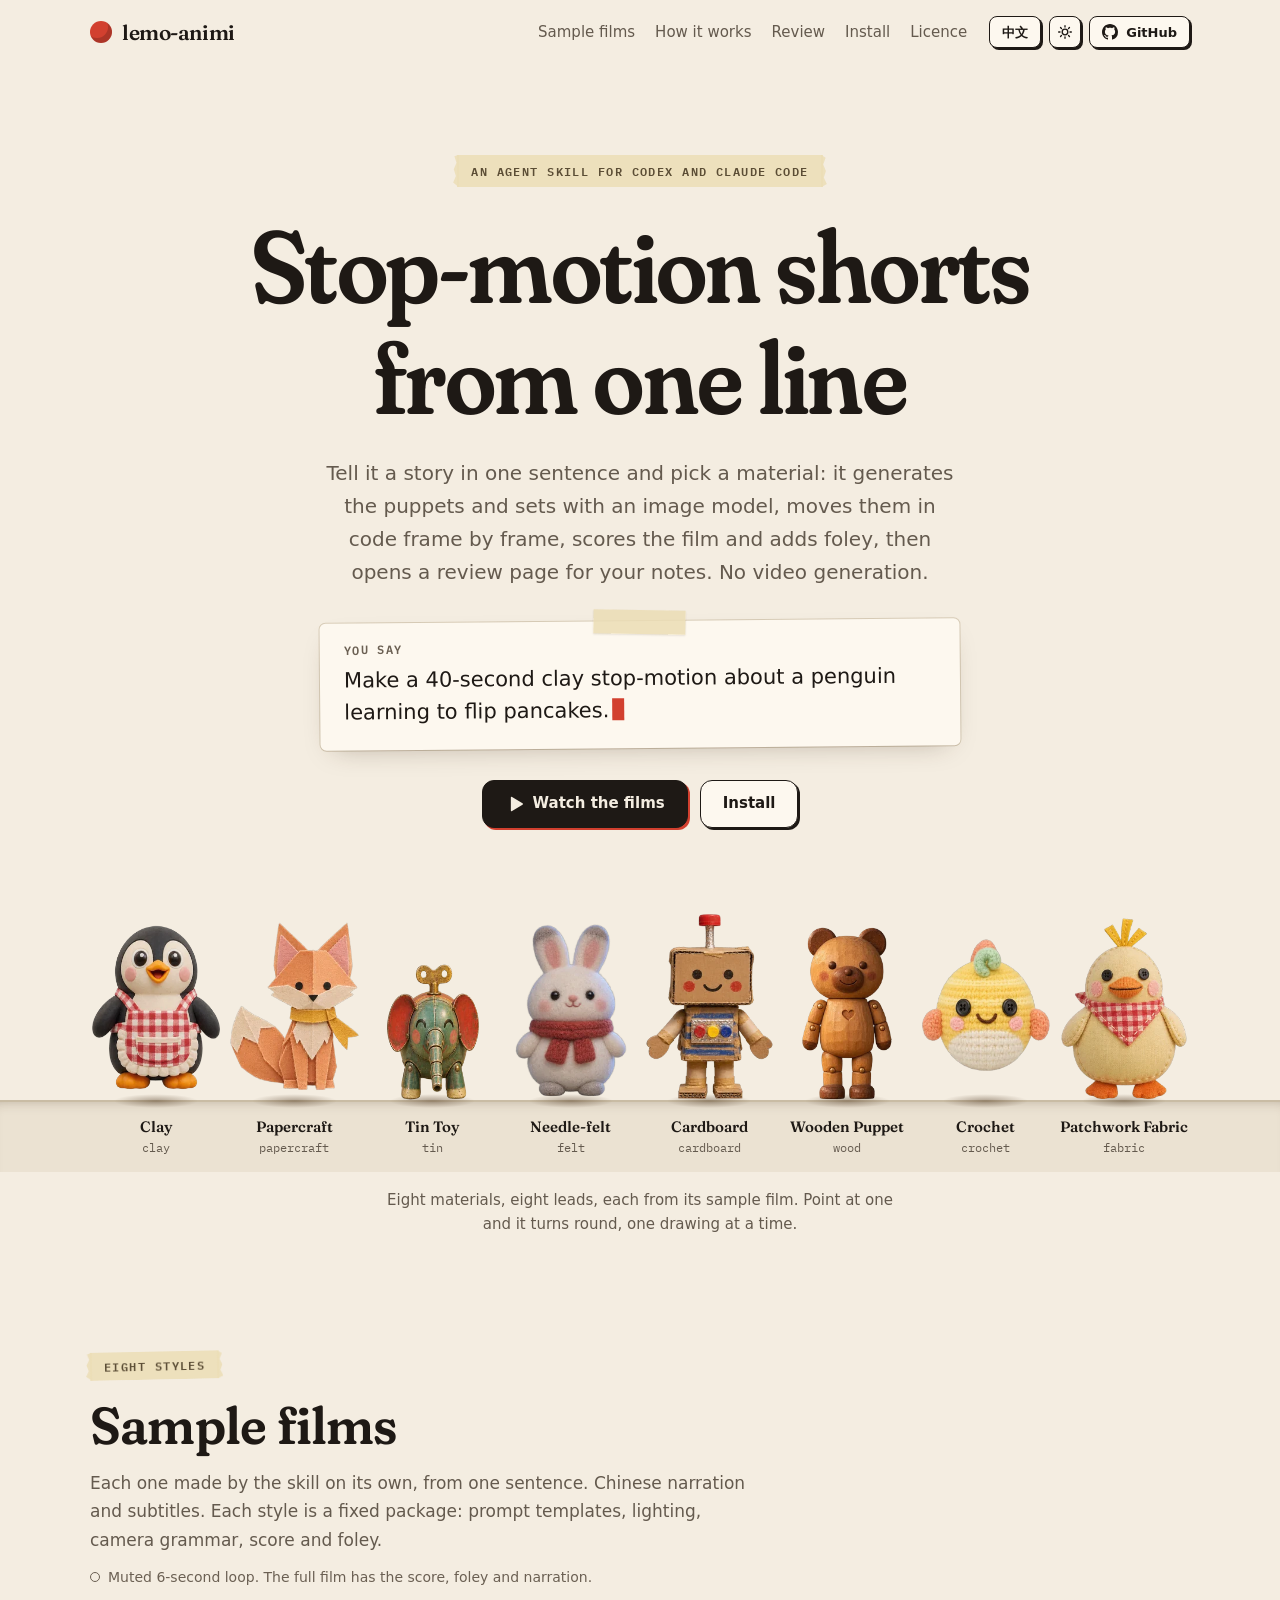
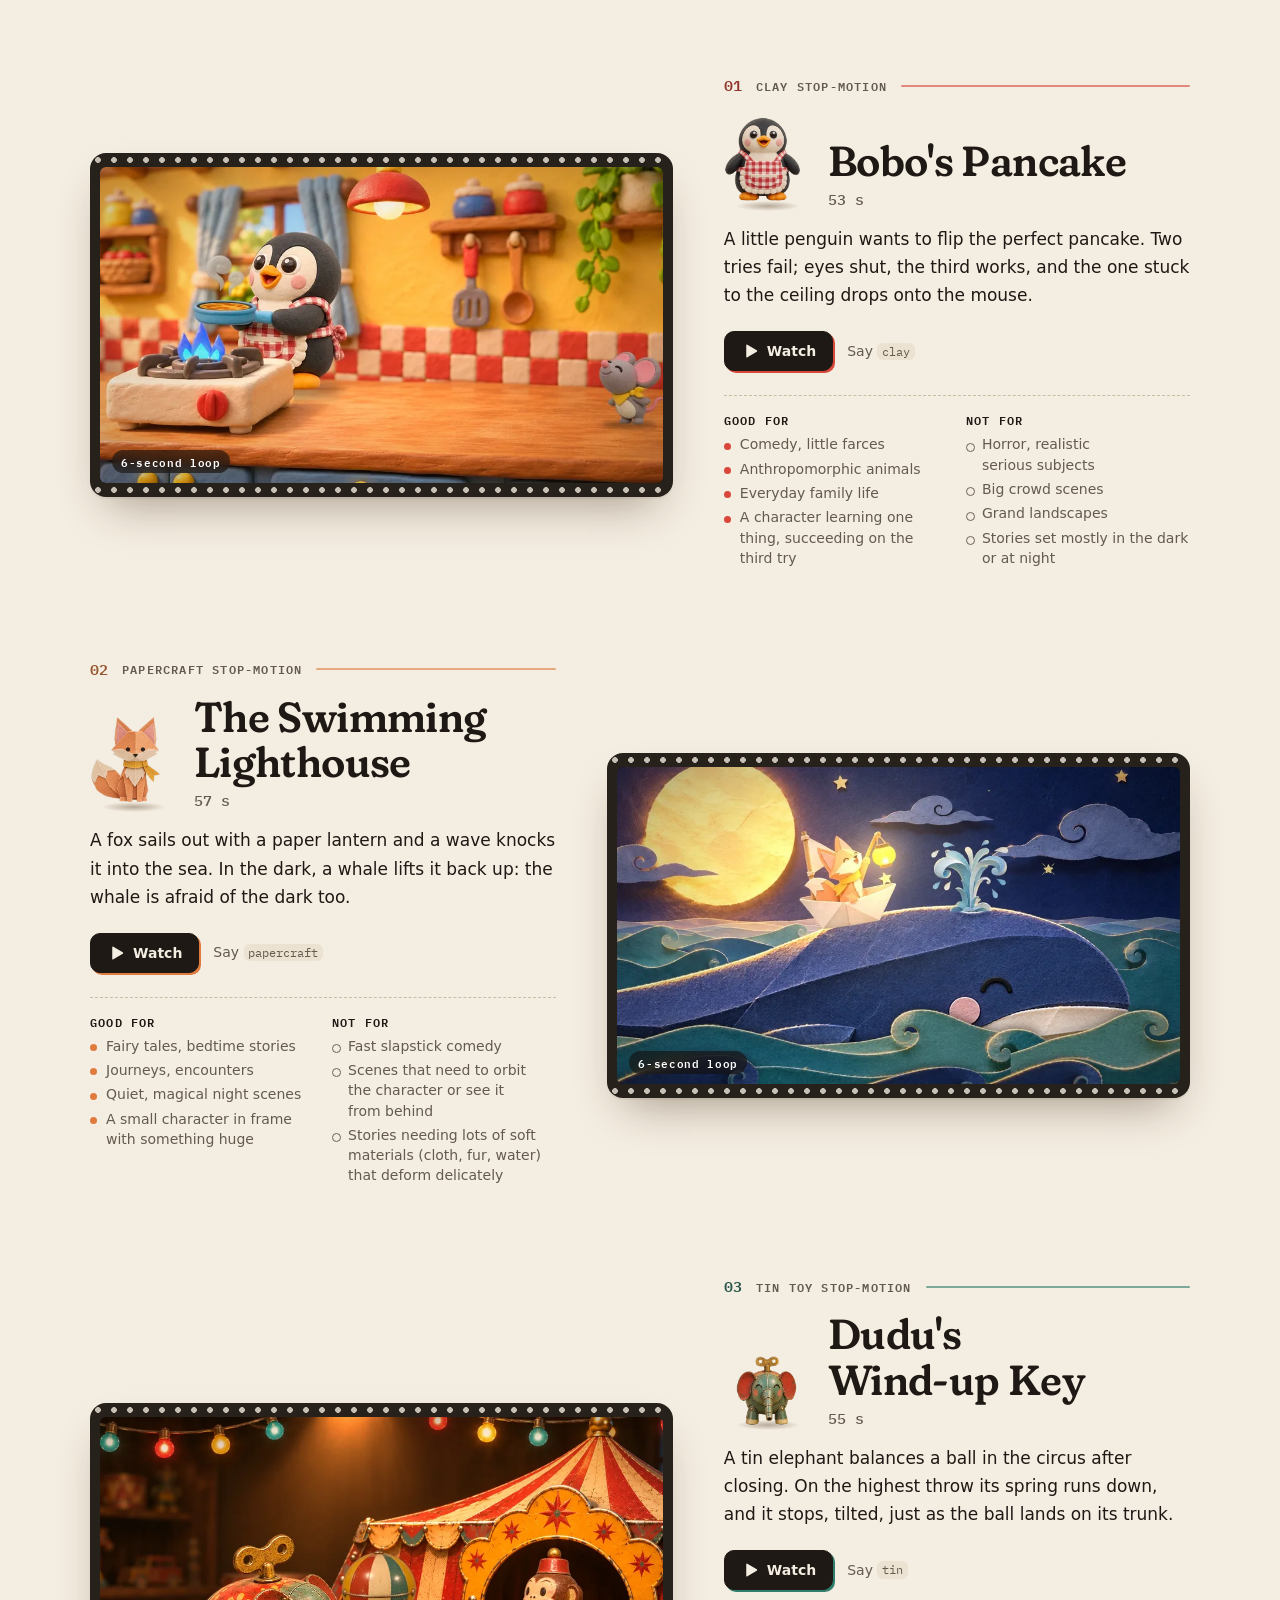
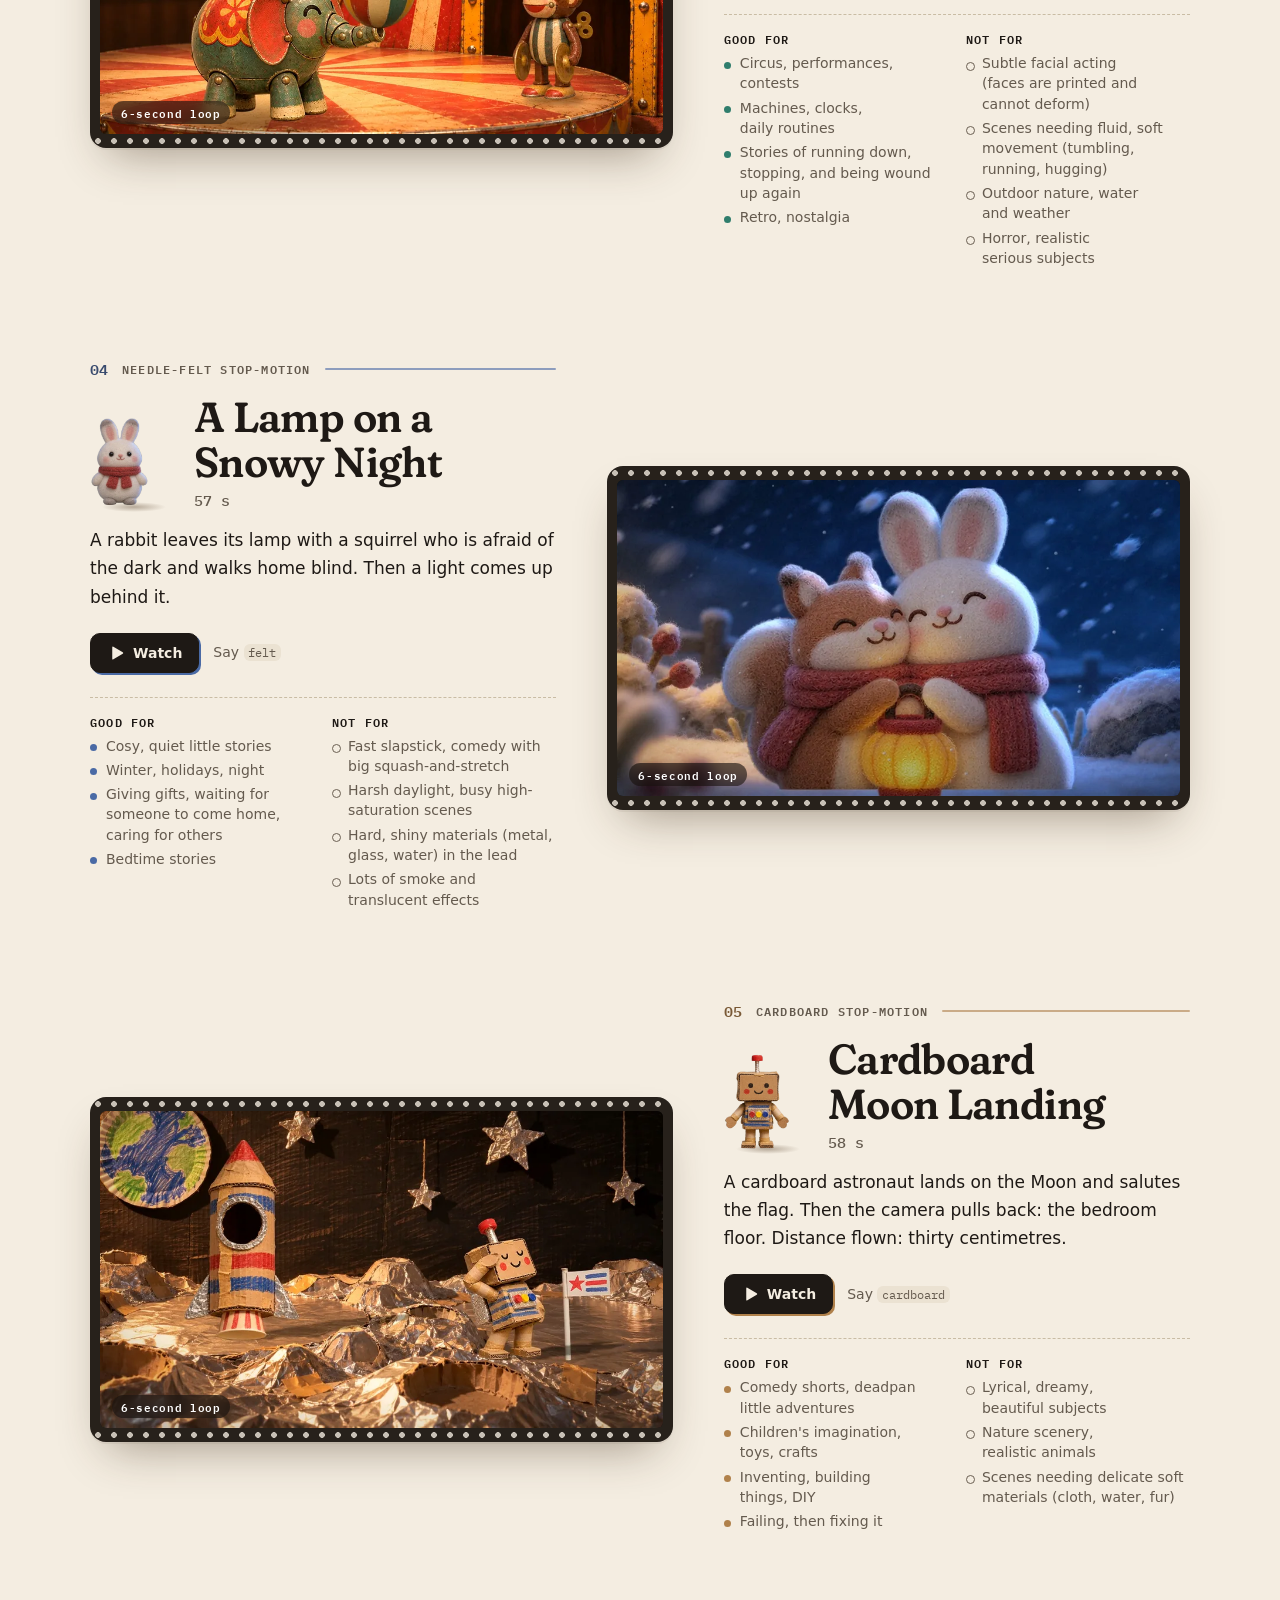
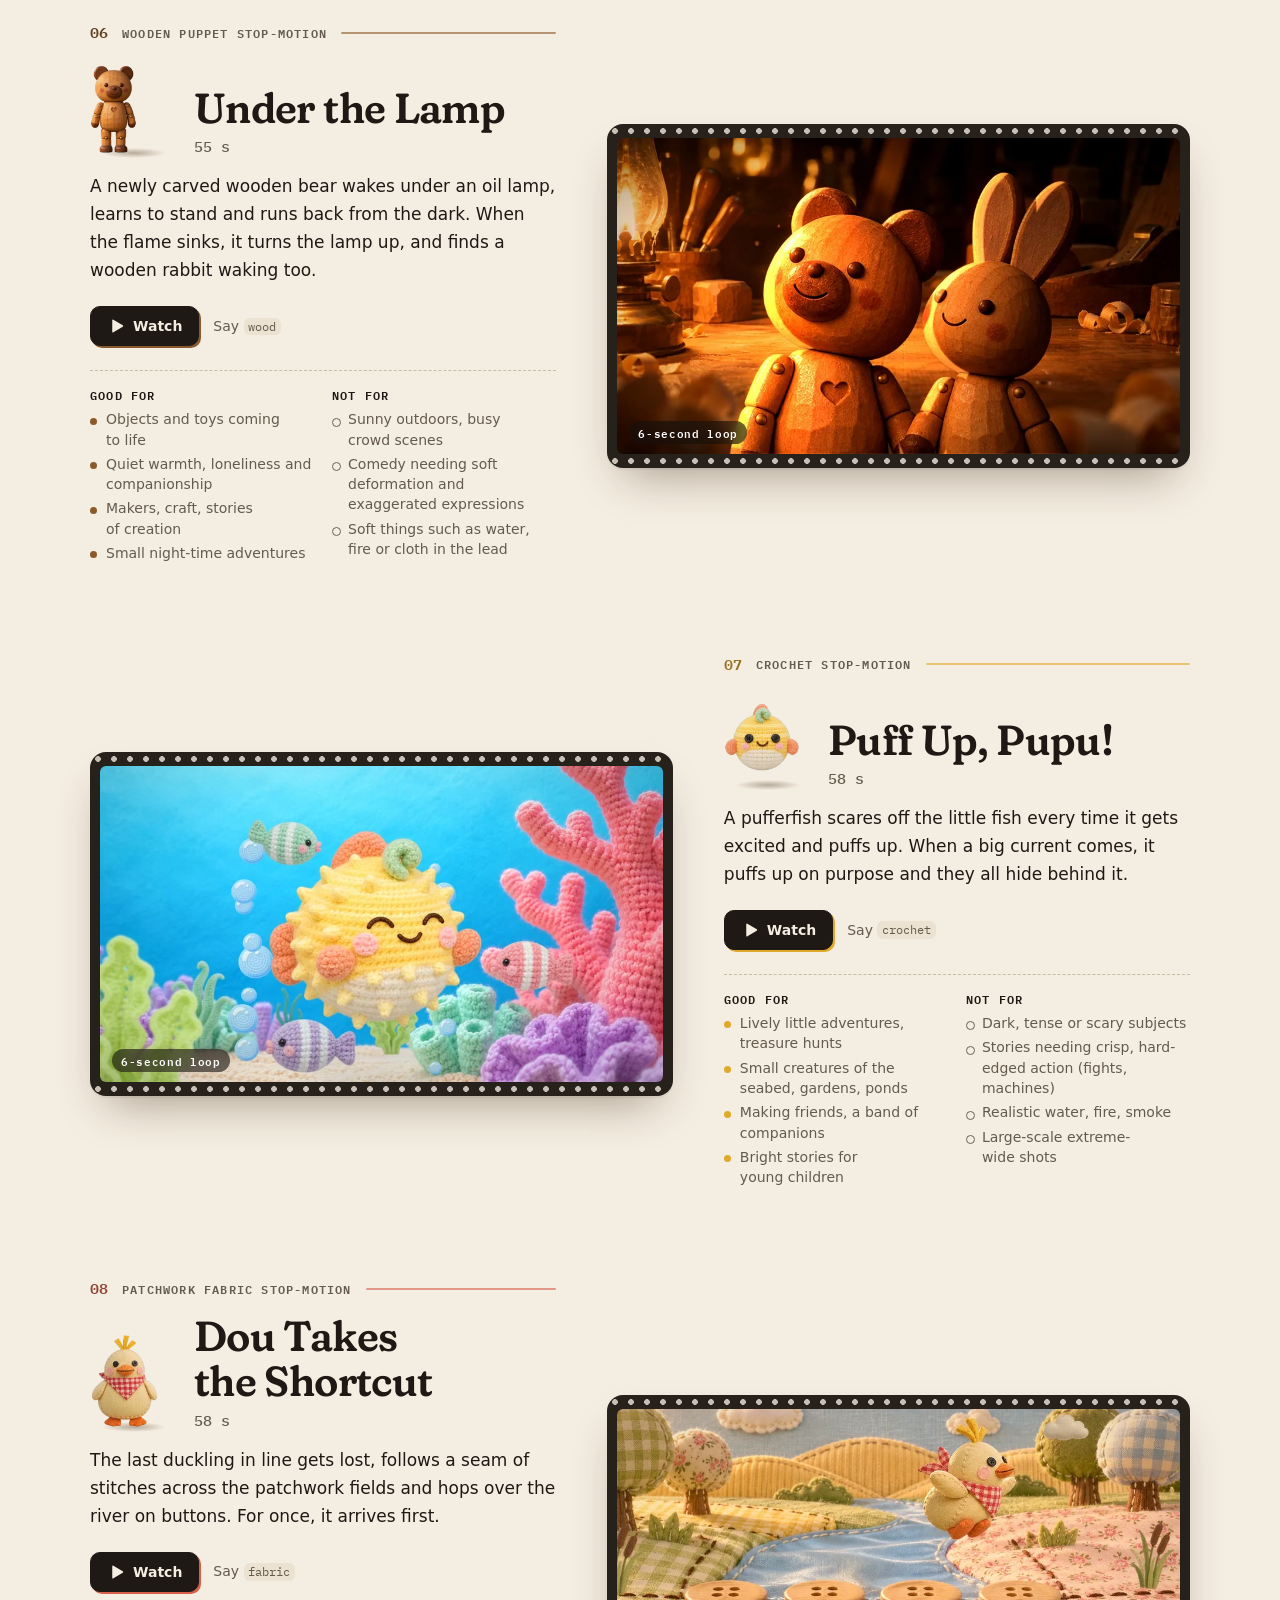
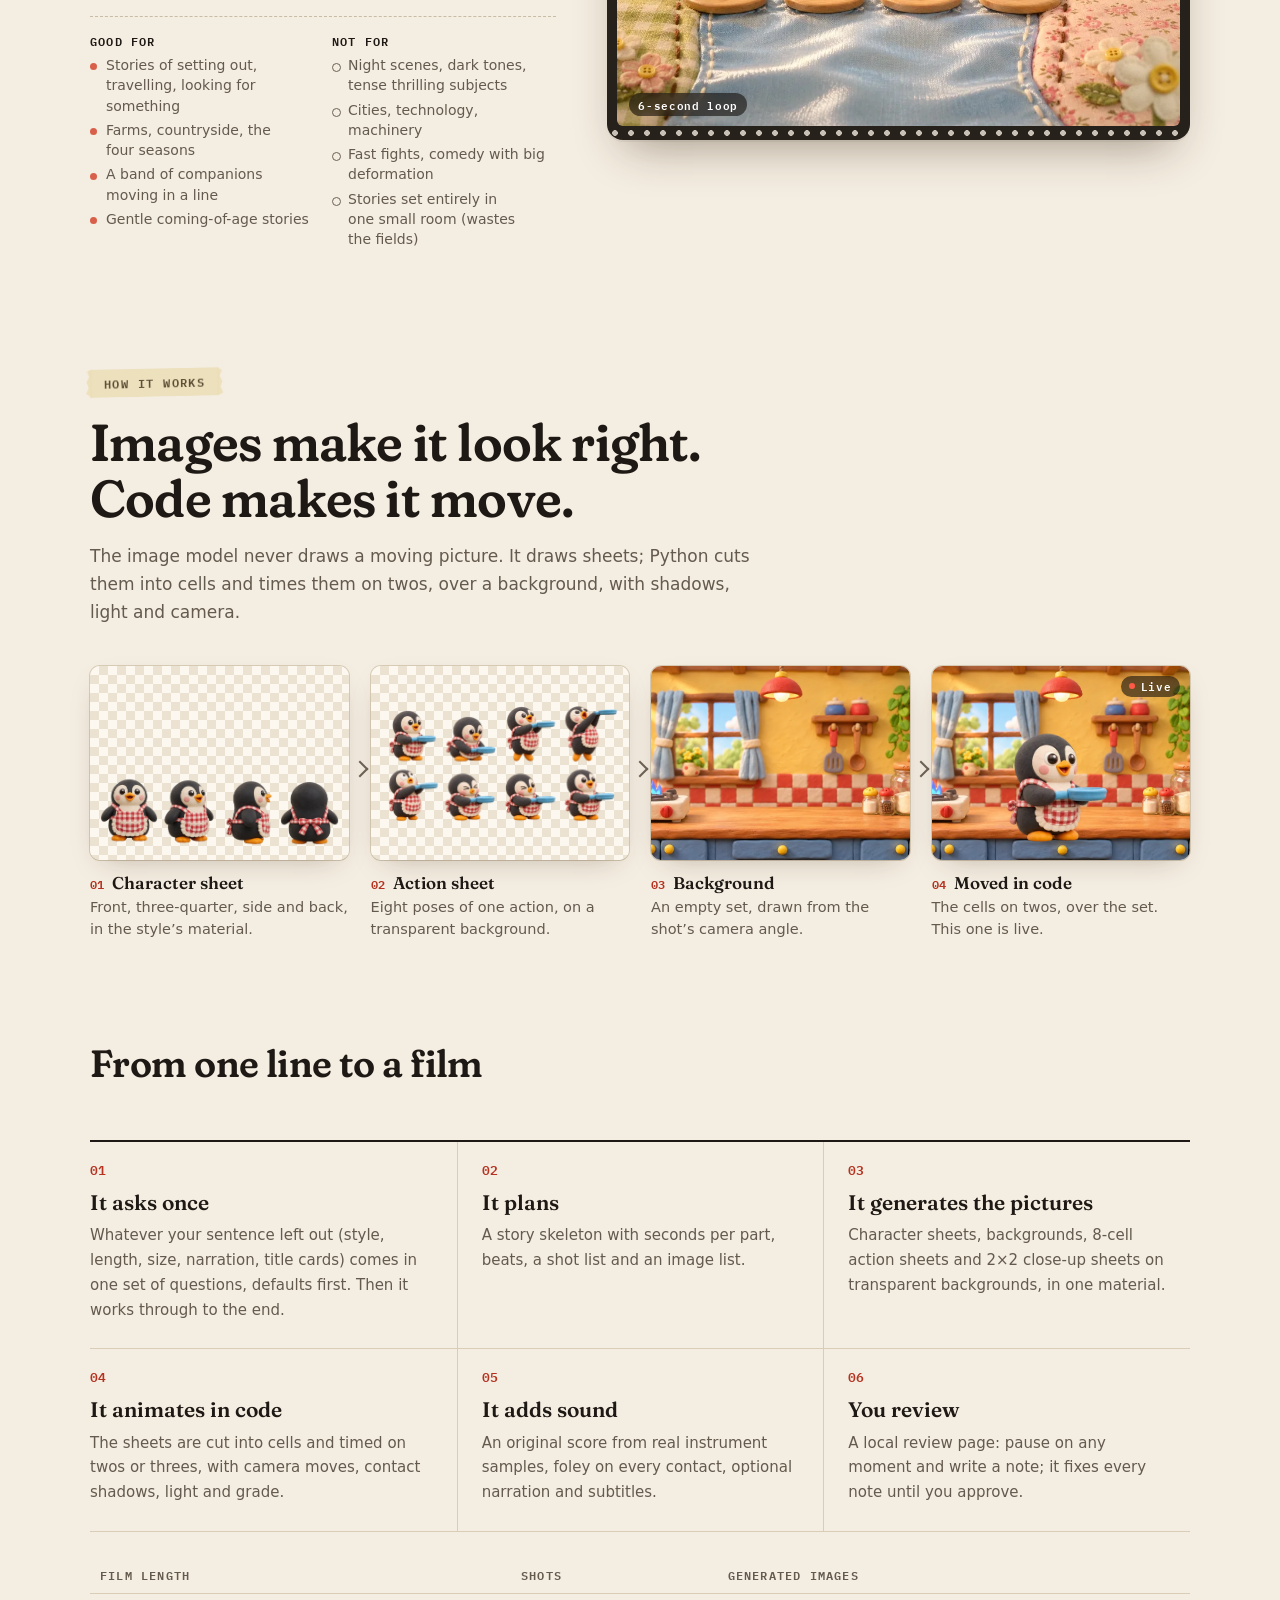
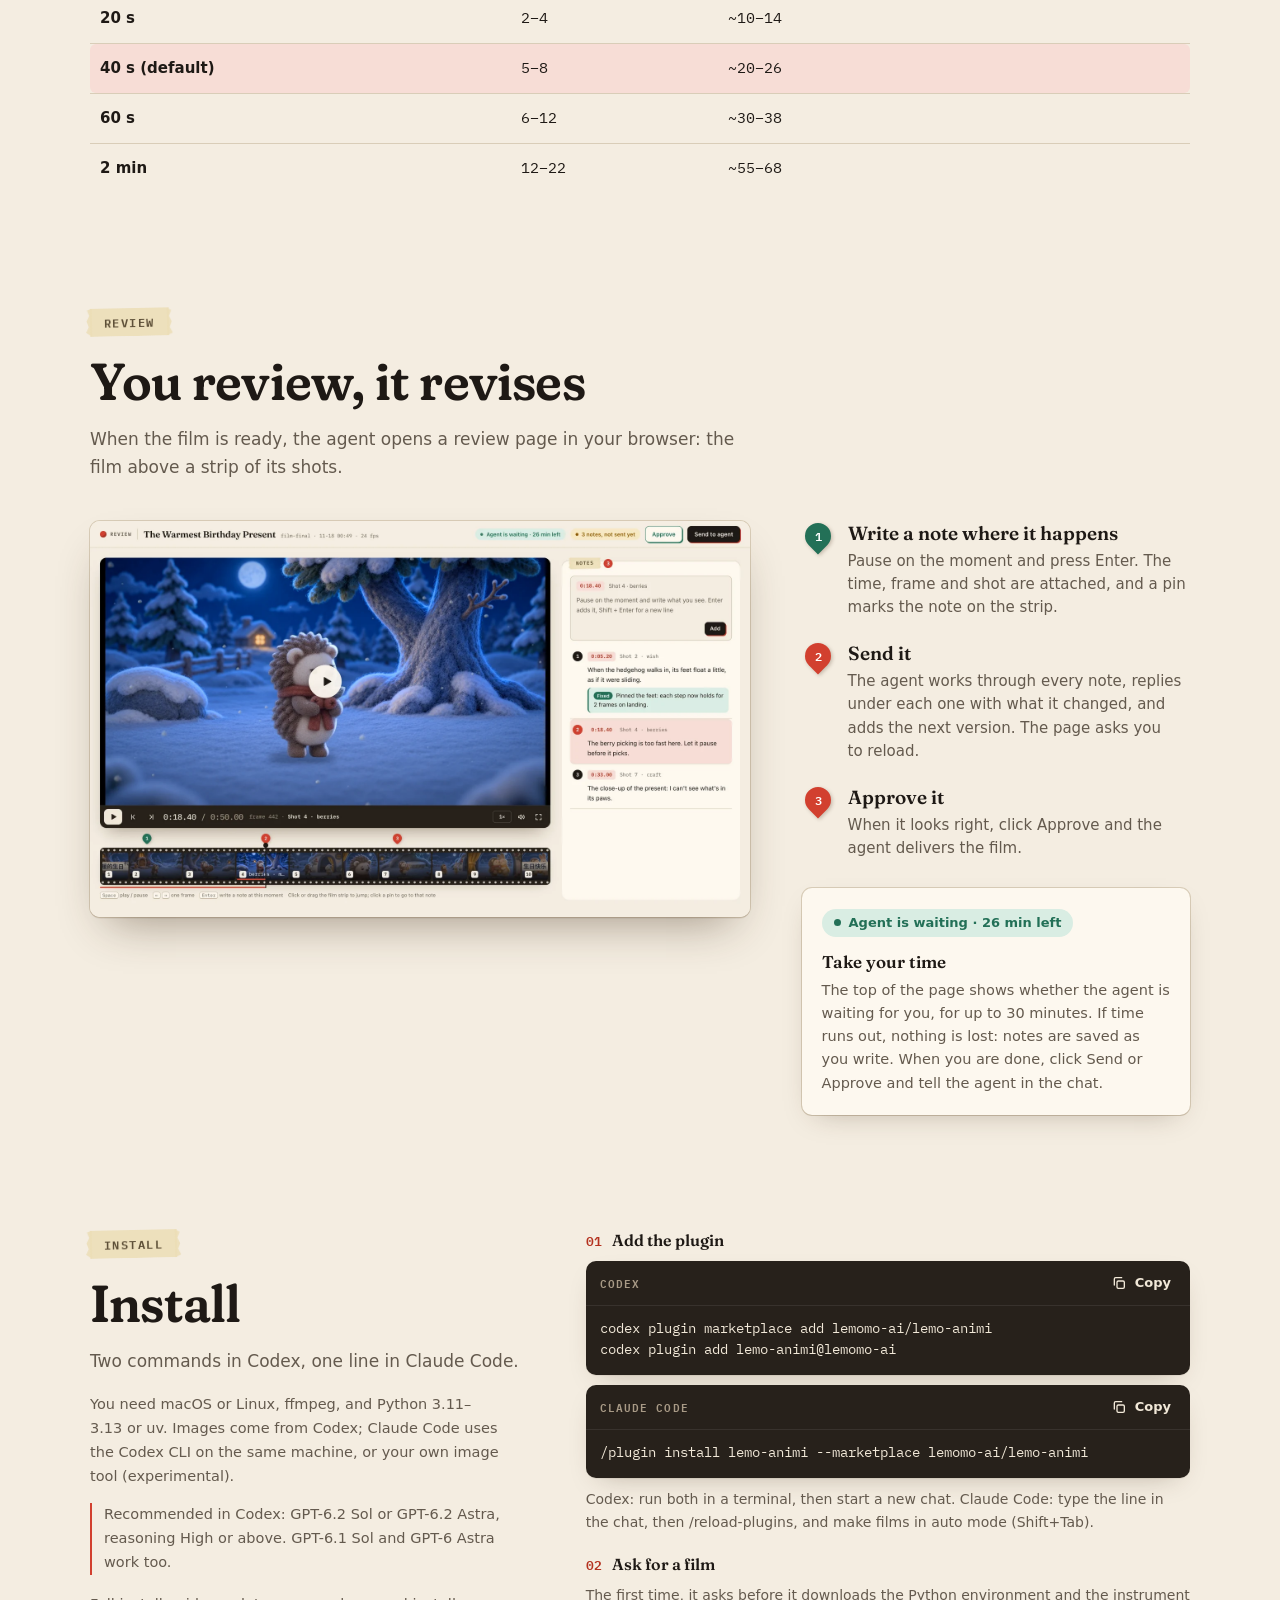
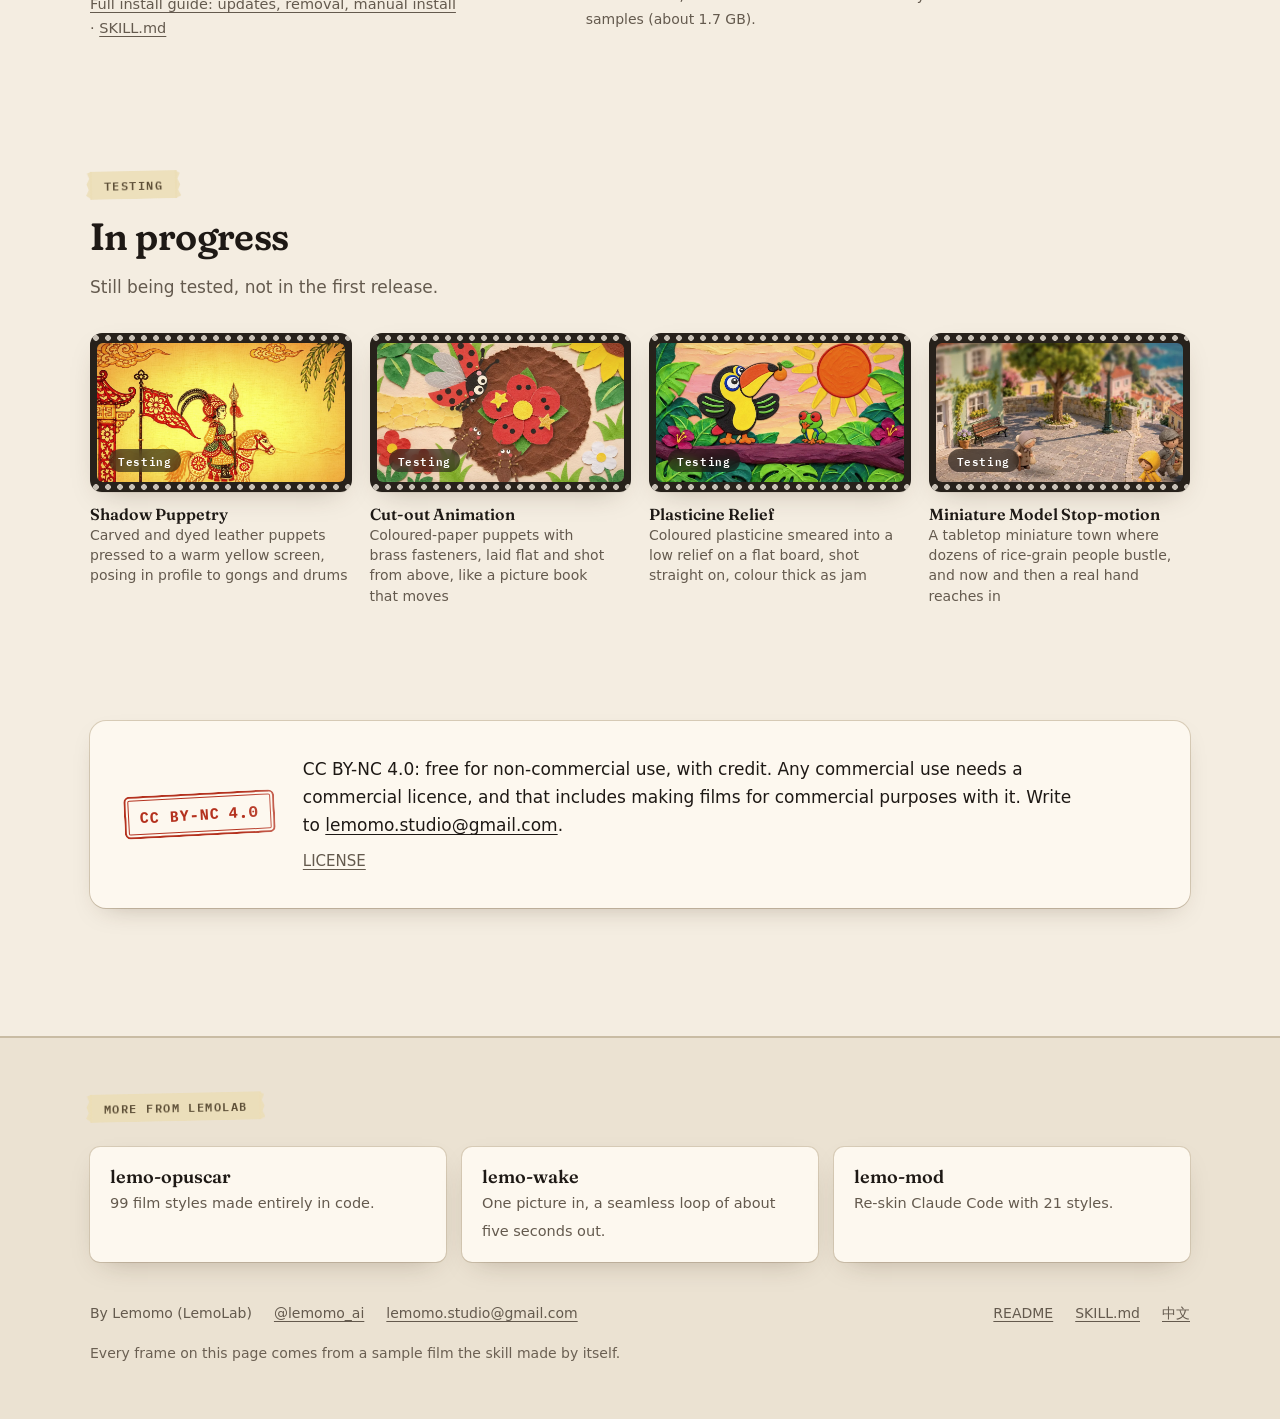
==== commit 0bfca3dc: "lemo-animi 0.1.3 - Claude Code: make films in auto mode (README, gallery, opening questions); no nee" ====
--- a/docs/index.html
+++ b/docs/index.html
@@ -181,7 +181,7 @@
     <p class="lede">Two commands in Codex, one line in Claude Code.</p><p class="need">You need macOS or Linux, ffmpeg, and Python 3.11–3.13 or uv. Images come from Codex; Claude Code uses the Codex CLI on the same machine, or your own image tool (experimental).</p><p class="need model">Recommended in Codex: GPT-6.2 Sol or GPT-6.2 Astra, reasoning High or above. GPT-6.1 Sol and GPT-6 Astra work too.</p>
     <p class="need"><a href="https://github.com/lemomo-ai/lemo-animi/blob/main/README.md#install">Full install guide: updates, removal, manual install</a> · <a href="https://github.com/lemomo-ai/lemo-animi/blob/main/plugin/skills/lemo-animi/SKILL.md">SKILL.md</a></p></div>
   <ol class="cmds"><li><div class="h">Add the plugin</div><div class="code"><div class="code-h"><span class="who">Codex</span><button class="btn sm quiet copy" type="button" data-done="Copied"><svg viewBox="0 0 24 24" aria-hidden="true" fill="none" stroke="currentColor" stroke-width="2" stroke-linecap="round" stroke-linejoin="round"><rect x="9" y="9" width="11" height="11" rx="2"/><path d="M5 15V6a2 2 0 0 1 2-2h9"/></svg><span>Copy</span></button></div><pre class="cmd">codex plugin marketplace add lemomo-ai/lemo-animi
-codex plugin add lemo-animi@lemomo-ai</pre></div><div class="code"><div class="code-h"><span class="who">Claude Code</span><button class="btn sm quiet copy" type="button" data-done="Copied"><svg viewBox="0 0 24 24" aria-hidden="true" fill="none" stroke="currentColor" stroke-width="2" stroke-linecap="round" stroke-linejoin="round"><rect x="9" y="9" width="11" height="11" rx="2"/><path d="M5 15V6a2 2 0 0 1 2-2h9"/></svg><span>Copy</span></button></div><pre class="cmd">/plugin install lemo-animi --marketplace lemomo-ai/lemo-animi</pre></div><div class=p>Codex: run both in a terminal, then start a new chat. Claude Code: type the line in the chat, then /reload-plugins.</div></li><li><div class="h">Ask for a film</div><div class=p>The first time, it asks before it downloads the Python environment and the instrument samples (about 1.7 GB).</div></li></ol>
+codex plugin add lemo-animi@lemomo-ai</pre></div><div class="code"><div class="code-h"><span class="who">Claude Code</span><button class="btn sm quiet copy" type="button" data-done="Copied"><svg viewBox="0 0 24 24" aria-hidden="true" fill="none" stroke="currentColor" stroke-width="2" stroke-linecap="round" stroke-linejoin="round"><rect x="9" y="9" width="11" height="11" rx="2"/><path d="M5 15V6a2 2 0 0 1 2-2h9"/></svg><span>Copy</span></button></div><pre class="cmd">/plugin install lemo-animi --marketplace lemomo-ai/lemo-animi</pre></div><div class=p>Codex: run both in a terminal, then start a new chat. Claude Code: type the line in the chat, then /reload-plugins, and make films in auto mode (Shift+Tab).</div></li><li><div class="h">Ask for a film</div><div class=p>The first time, it asks before it downloads the Python environment and the instrument samples (about 1.7 GB).</div></li></ol>
 </div></section>
 
 <section id="in-progress"><div class="wrap">
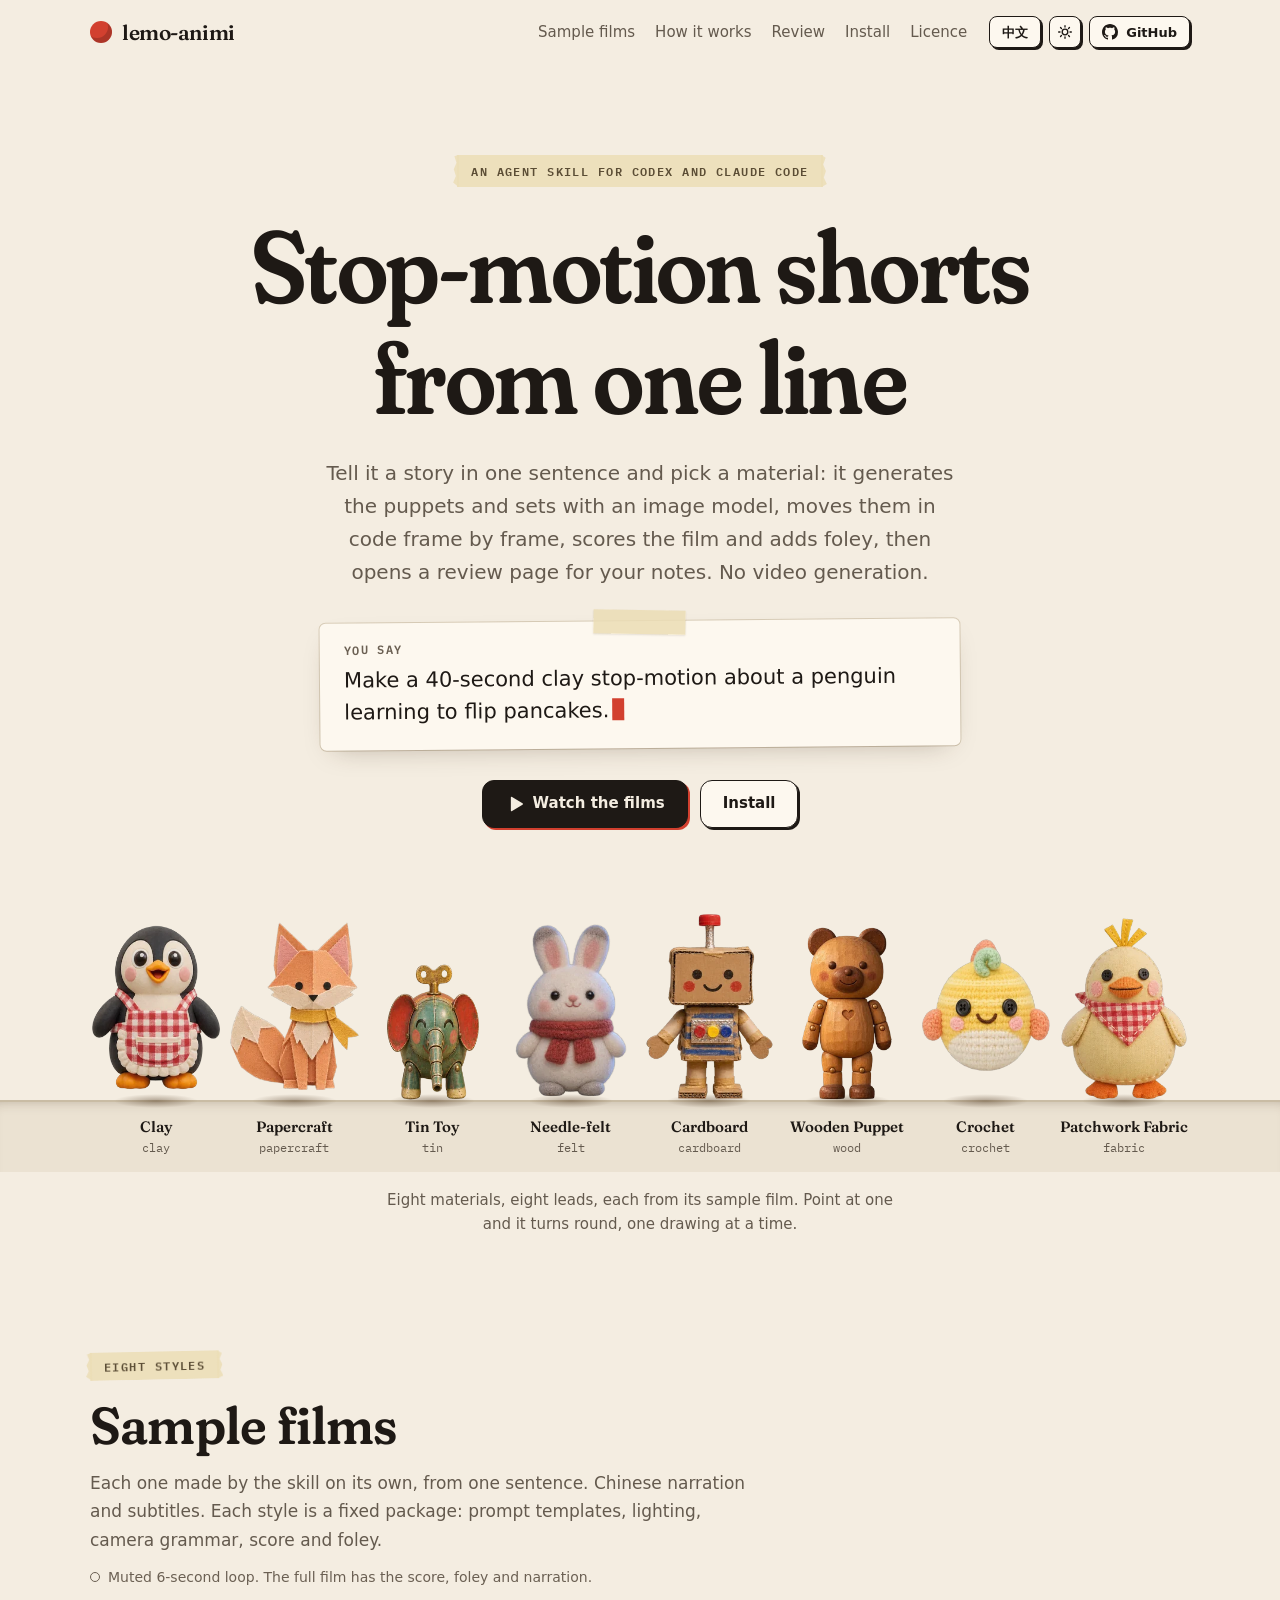
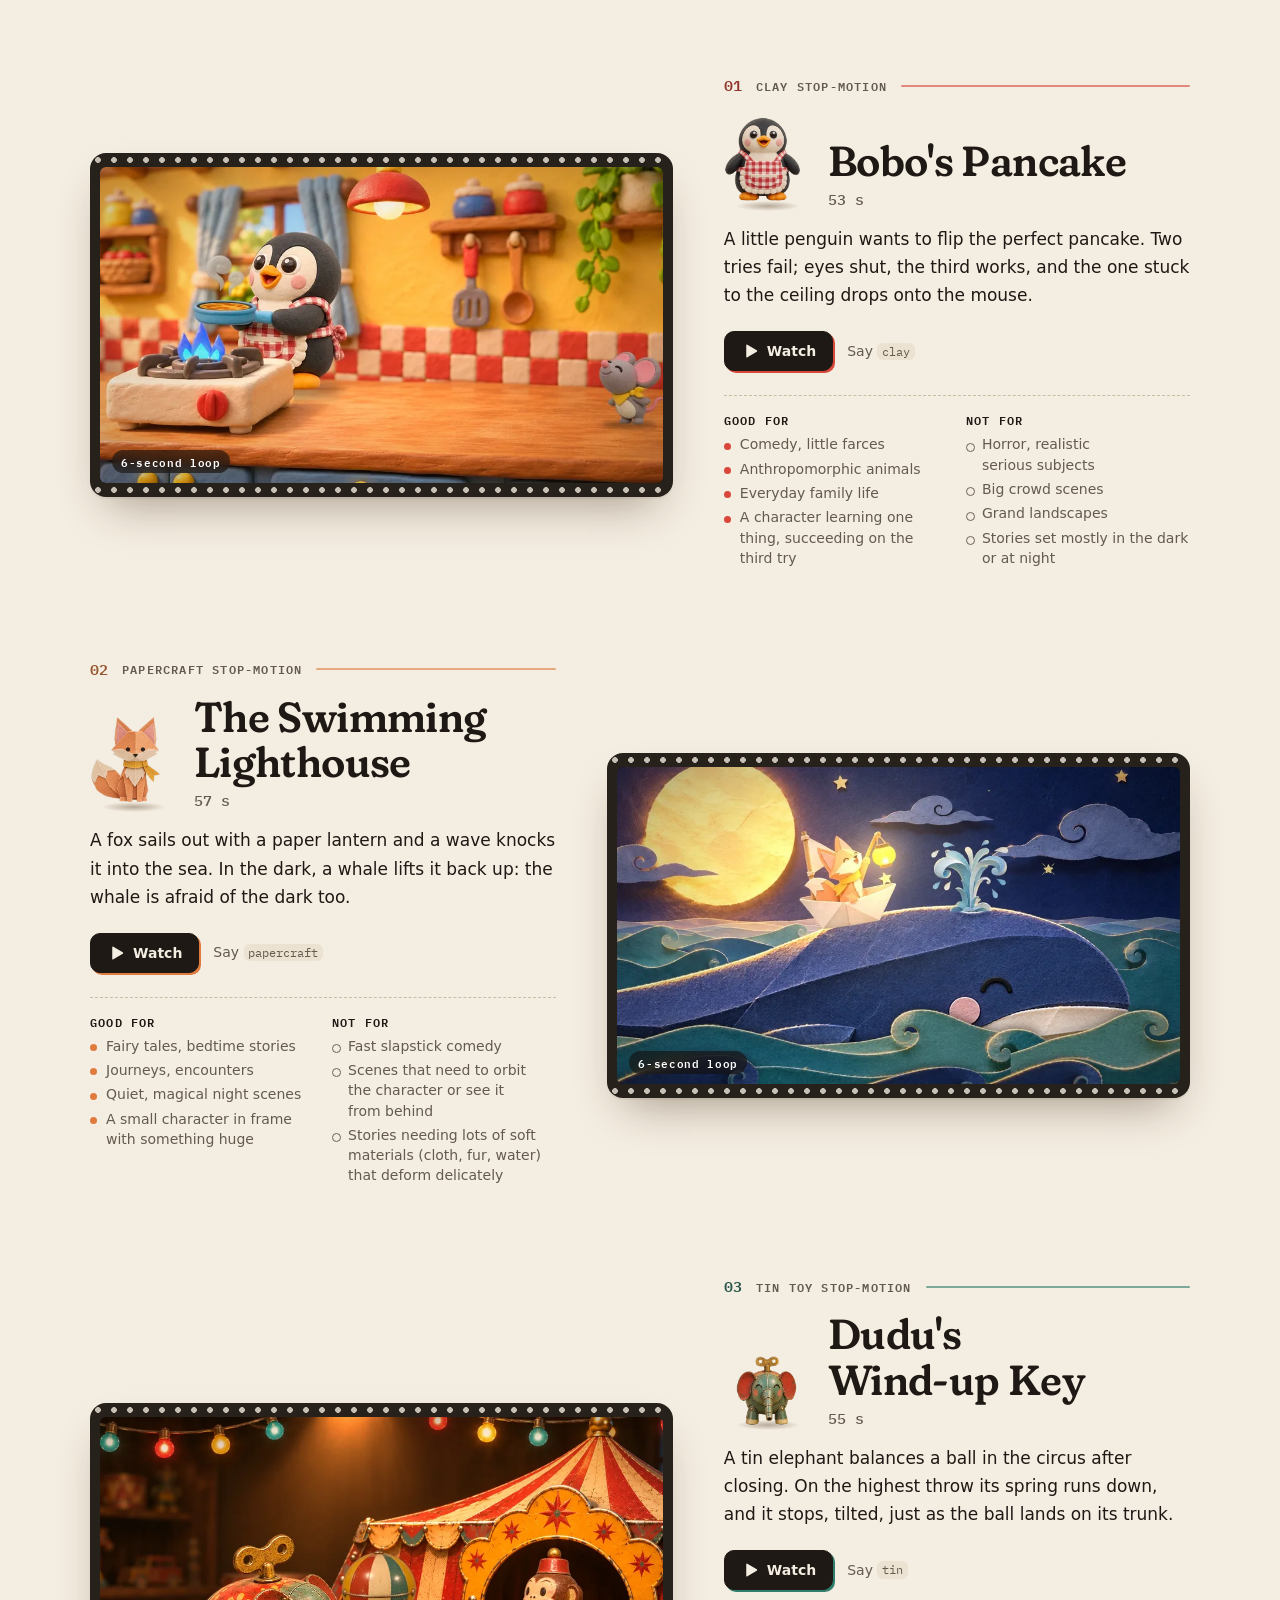
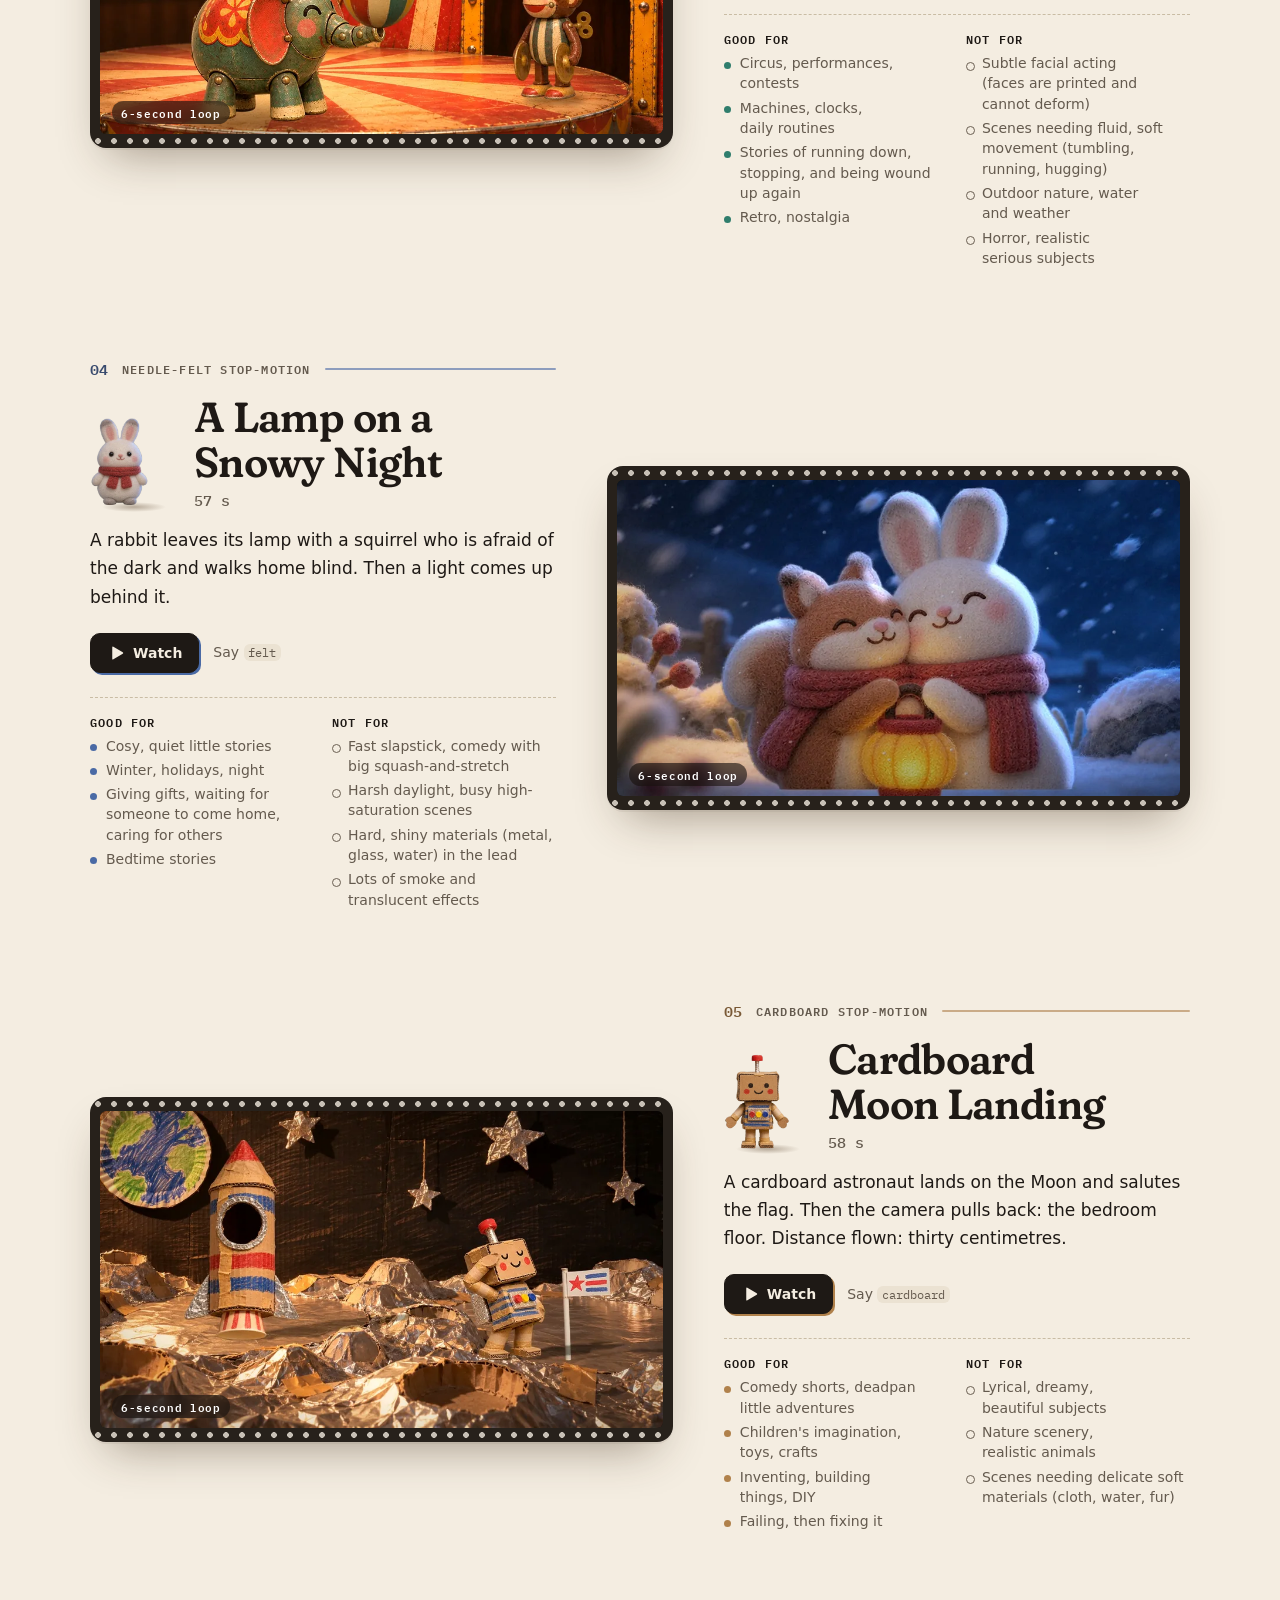
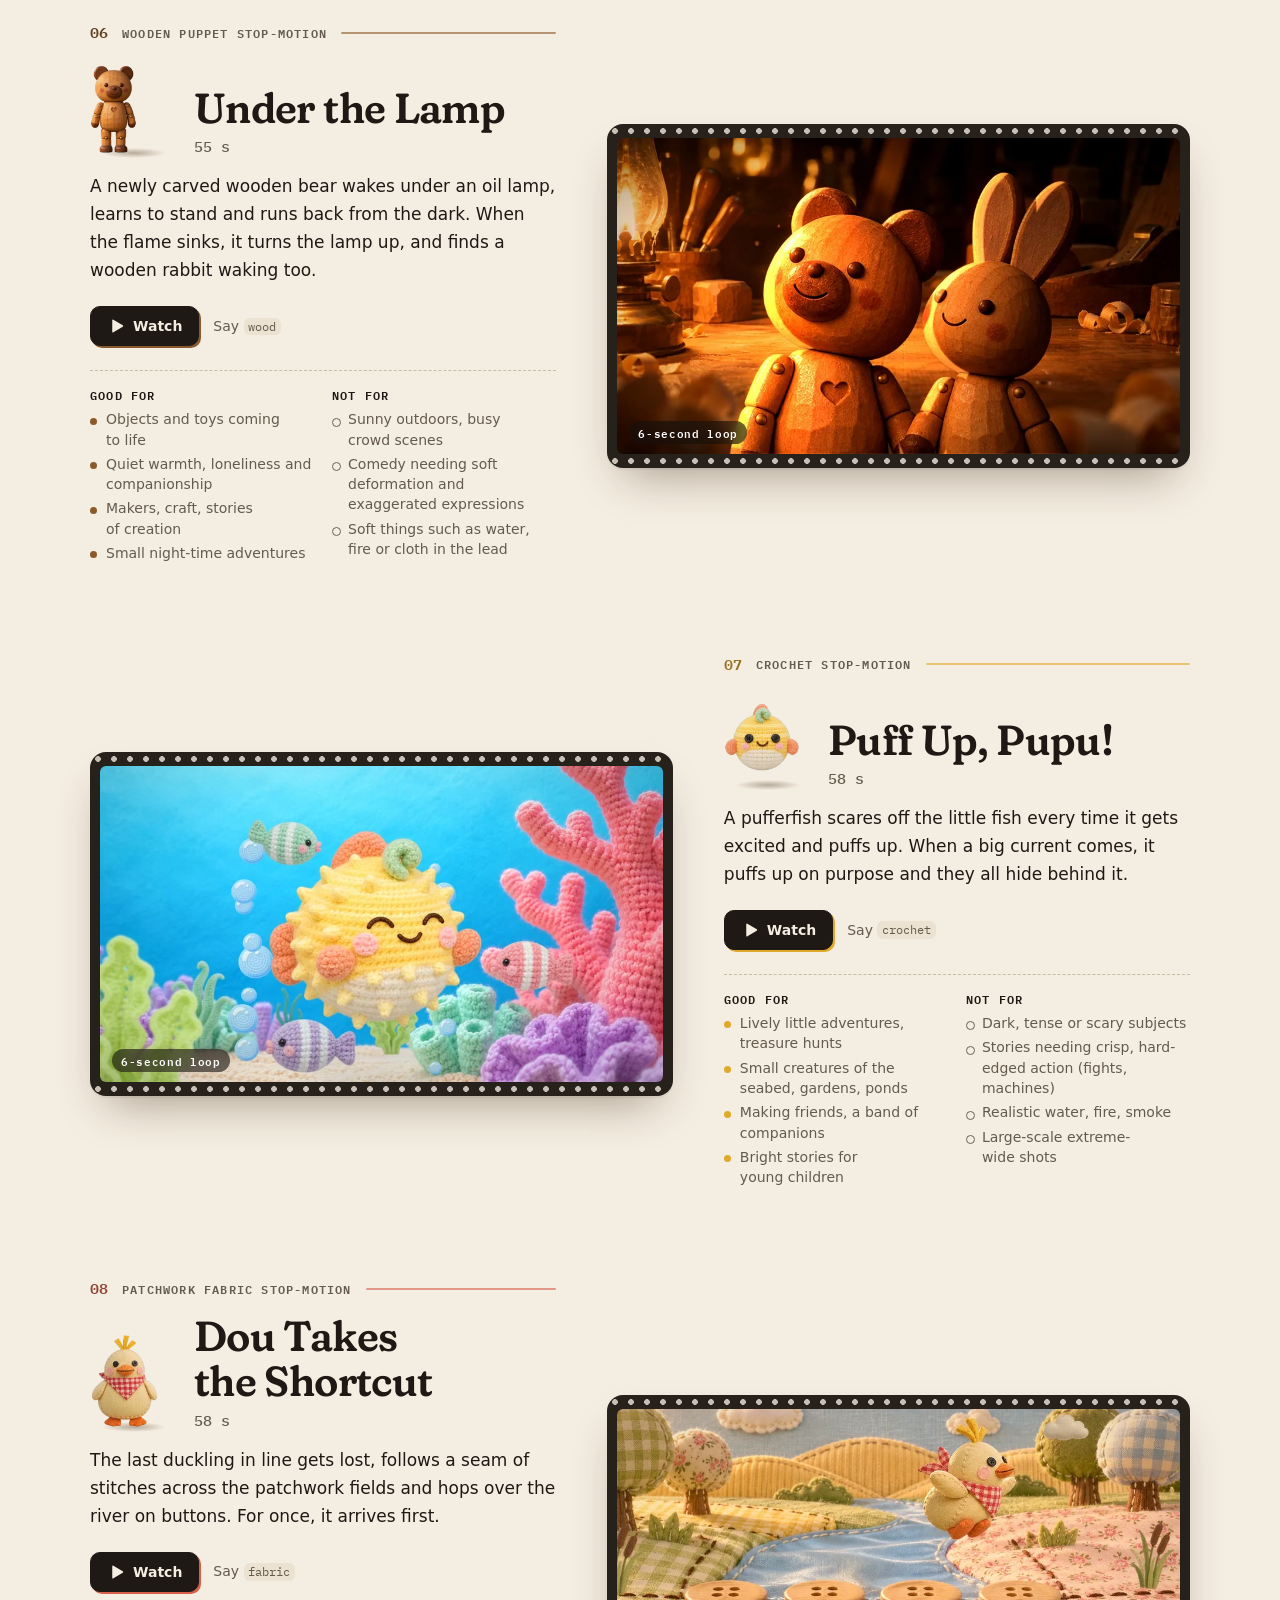
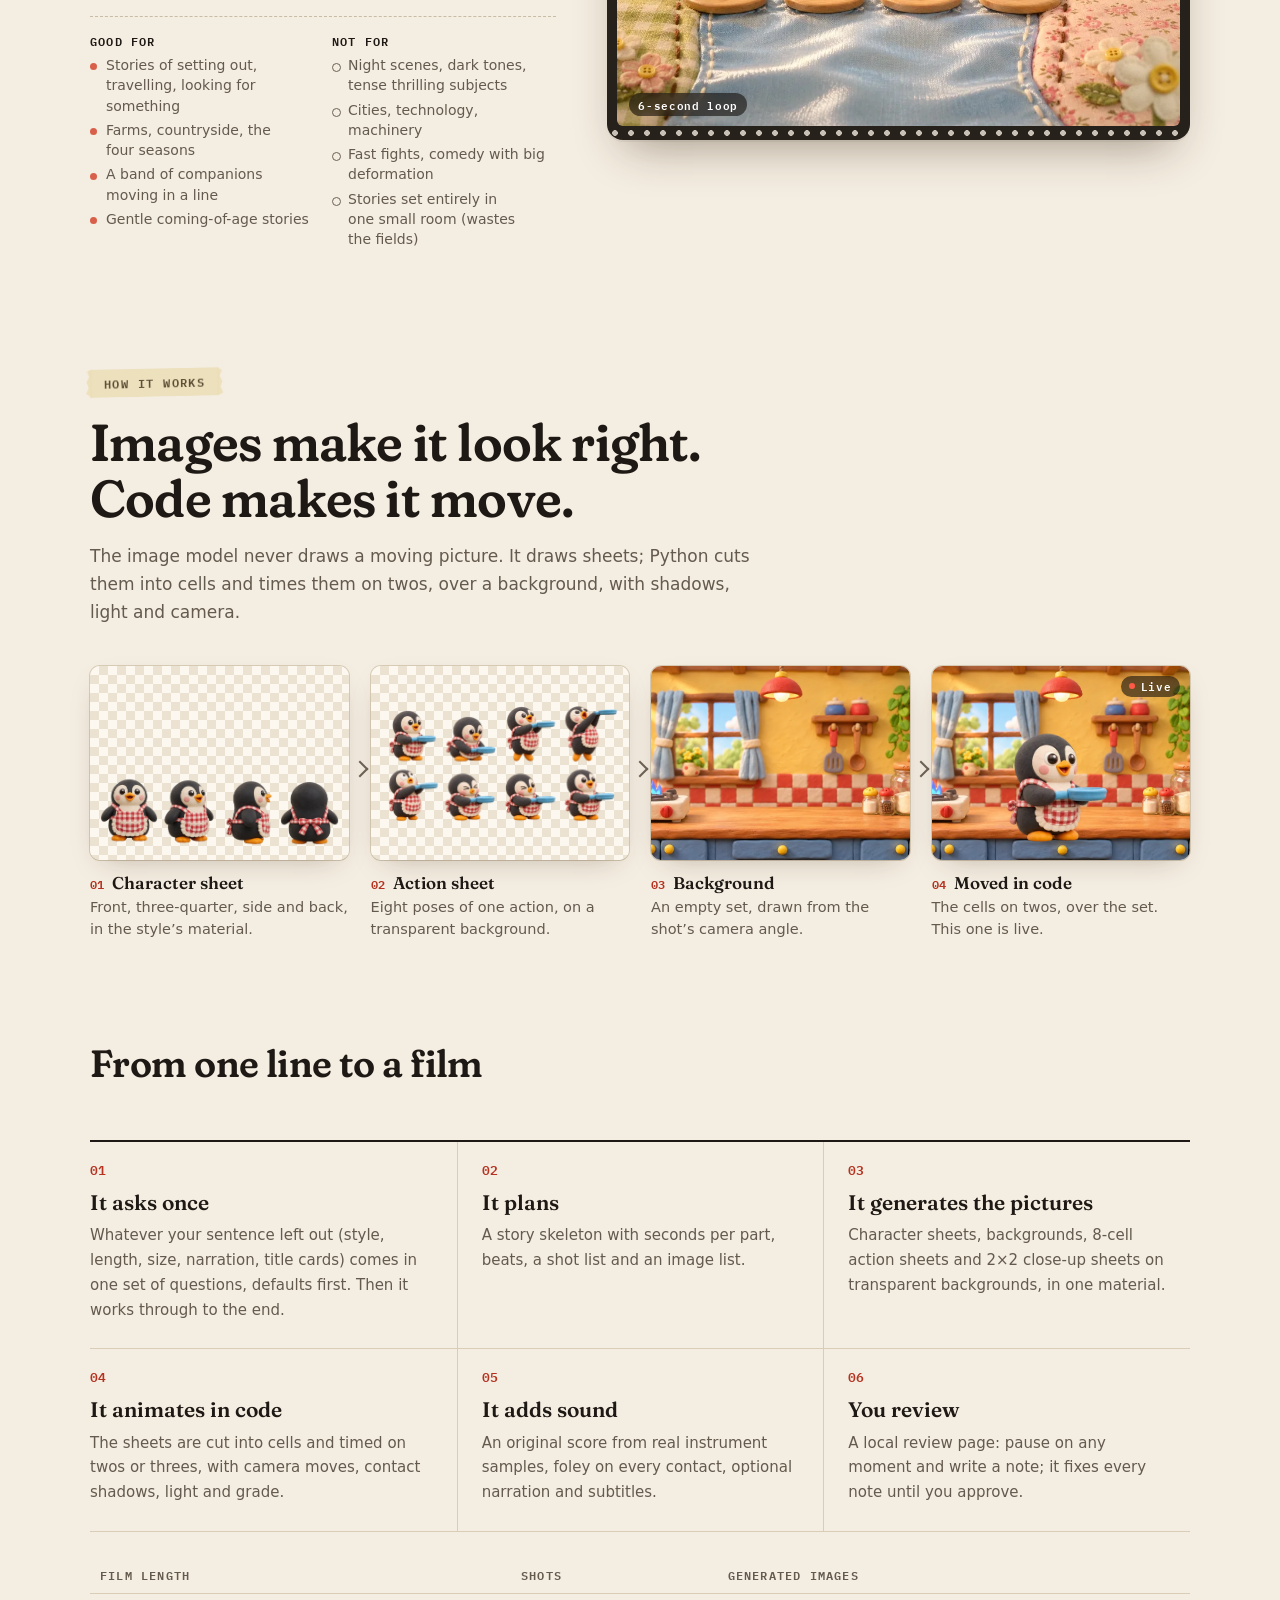
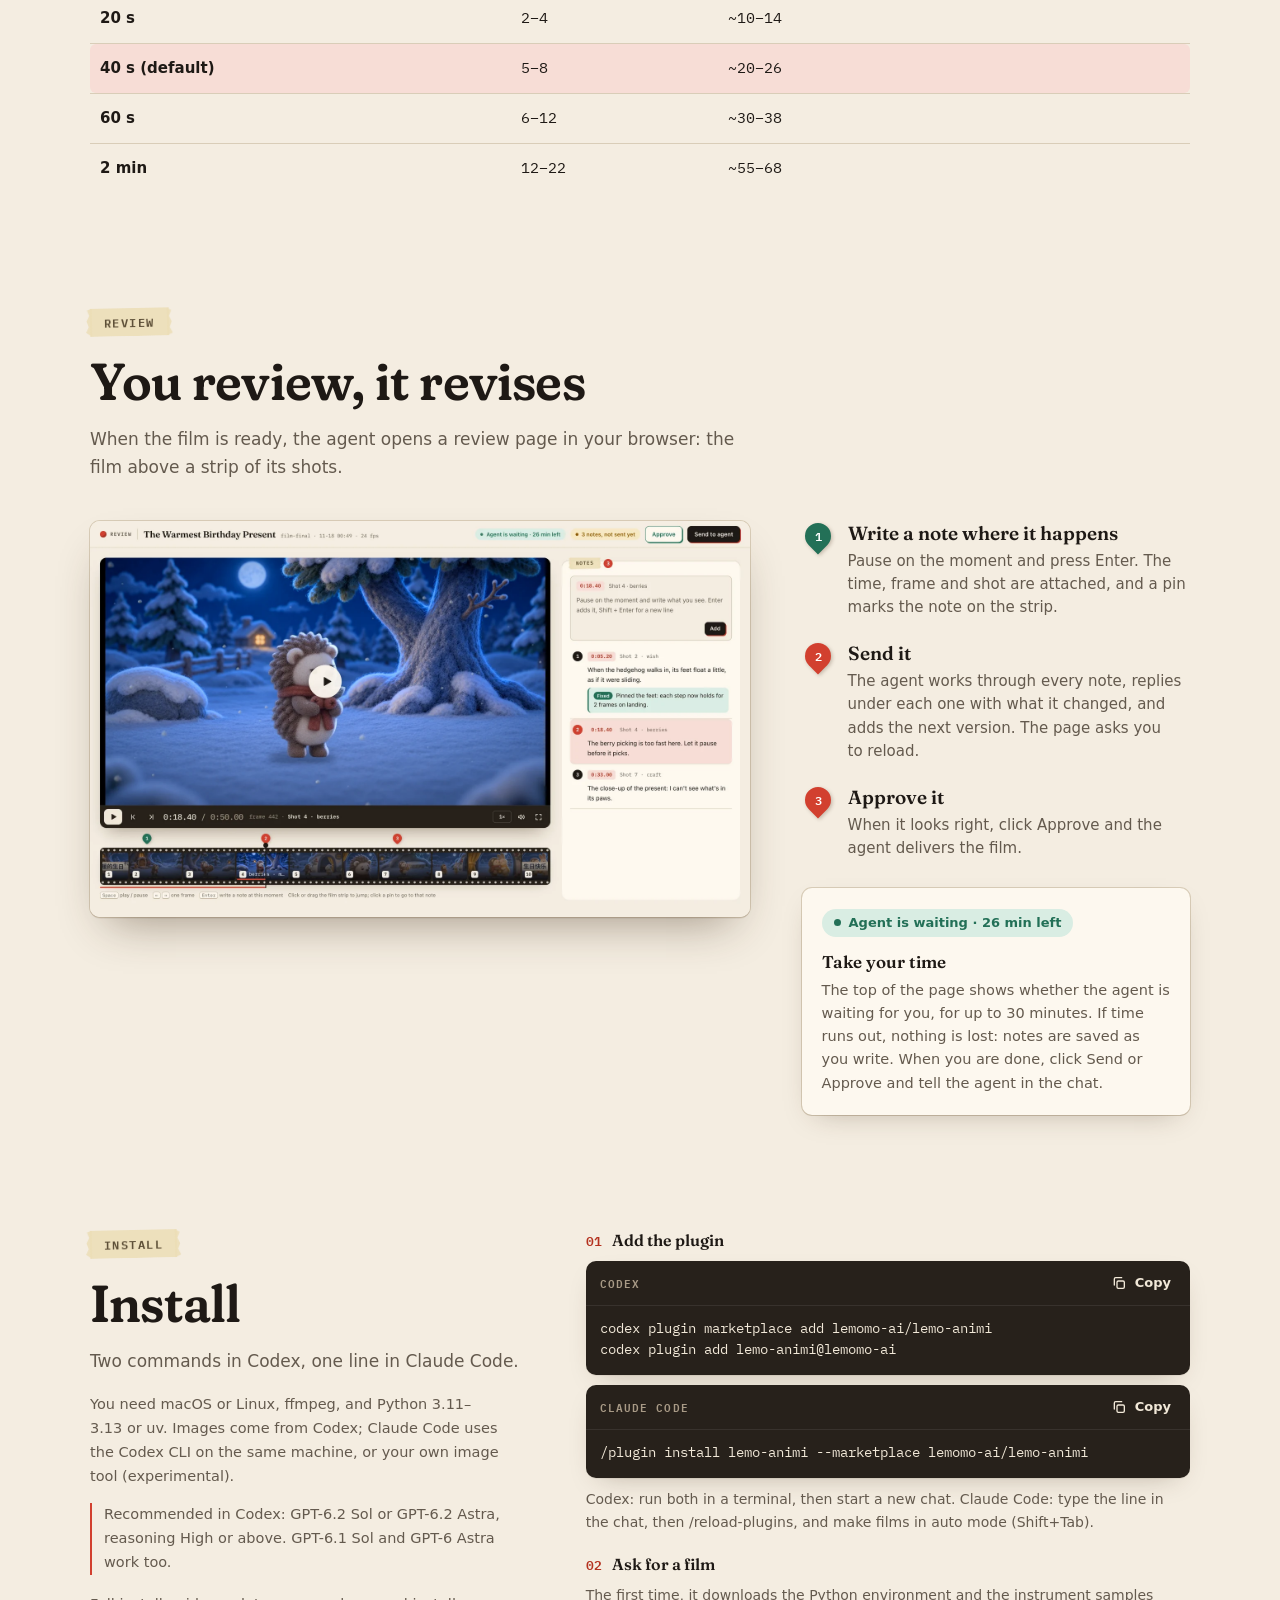
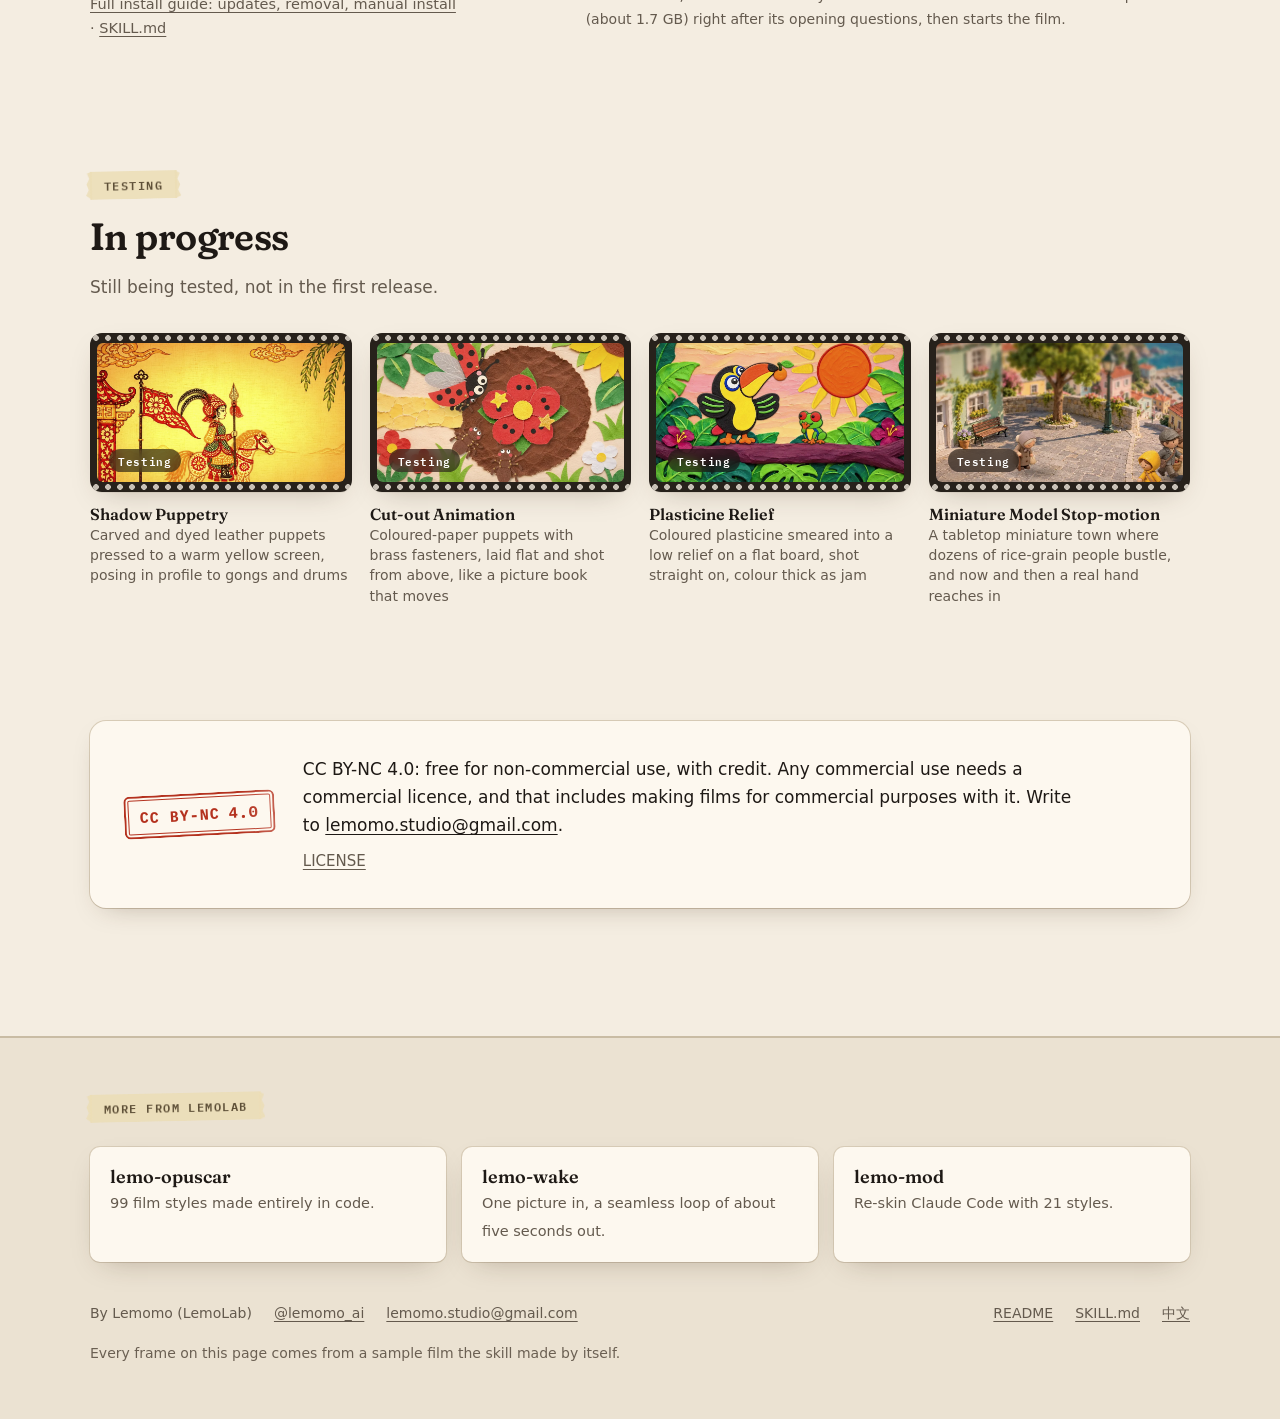
==== commit 6dc10b1a: "lemo-animi 0.1.3 (revised) - Opening questions from one fixed list, each item its own question; the " ====
--- a/docs/index.html
+++ b/docs/index.html
@@ -181,7 +181,7 @@
     <p class="lede">Two commands in Codex, one line in Claude Code.</p><p class="need">You need macOS or Linux, ffmpeg, and Python 3.11–3.13 or uv. Images come from Codex; Claude Code uses the Codex CLI on the same machine, or your own image tool (experimental).</p><p class="need model">Recommended in Codex: GPT-6.2 Sol or GPT-6.2 Astra, reasoning High or above. GPT-6.1 Sol and GPT-6 Astra work too.</p>
     <p class="need"><a href="https://github.com/lemomo-ai/lemo-animi/blob/main/README.md#install">Full install guide: updates, removal, manual install</a> · <a href="https://github.com/lemomo-ai/lemo-animi/blob/main/plugin/skills/lemo-animi/SKILL.md">SKILL.md</a></p></div>
   <ol class="cmds"><li><div class="h">Add the plugin</div><div class="code"><div class="code-h"><span class="who">Codex</span><button class="btn sm quiet copy" type="button" data-done="Copied"><svg viewBox="0 0 24 24" aria-hidden="true" fill="none" stroke="currentColor" stroke-width="2" stroke-linecap="round" stroke-linejoin="round"><rect x="9" y="9" width="11" height="11" rx="2"/><path d="M5 15V6a2 2 0 0 1 2-2h9"/></svg><span>Copy</span></button></div><pre class="cmd">codex plugin marketplace add lemomo-ai/lemo-animi
-codex plugin add lemo-animi@lemomo-ai</pre></div><div class="code"><div class="code-h"><span class="who">Claude Code</span><button class="btn sm quiet copy" type="button" data-done="Copied"><svg viewBox="0 0 24 24" aria-hidden="true" fill="none" stroke="currentColor" stroke-width="2" stroke-linecap="round" stroke-linejoin="round"><rect x="9" y="9" width="11" height="11" rx="2"/><path d="M5 15V6a2 2 0 0 1 2-2h9"/></svg><span>Copy</span></button></div><pre class="cmd">/plugin install lemo-animi --marketplace lemomo-ai/lemo-animi</pre></div><div class=p>Codex: run both in a terminal, then start a new chat. Claude Code: type the line in the chat, then /reload-plugins, and make films in auto mode (Shift+Tab).</div></li><li><div class="h">Ask for a film</div><div class=p>The first time, it asks before it downloads the Python environment and the instrument samples (about 1.7 GB).</div></li></ol>
+codex plugin add lemo-animi@lemomo-ai</pre></div><div class="code"><div class="code-h"><span class="who">Claude Code</span><button class="btn sm quiet copy" type="button" data-done="Copied"><svg viewBox="0 0 24 24" aria-hidden="true" fill="none" stroke="currentColor" stroke-width="2" stroke-linecap="round" stroke-linejoin="round"><rect x="9" y="9" width="11" height="11" rx="2"/><path d="M5 15V6a2 2 0 0 1 2-2h9"/></svg><span>Copy</span></button></div><pre class="cmd">/plugin install lemo-animi --marketplace lemomo-ai/lemo-animi</pre></div><div class=p>Codex: run both in a terminal, then start a new chat. Claude Code: type the line in the chat, then /reload-plugins, and make films in auto mode (Shift+Tab).</div></li><li><div class="h">Ask for a film</div><div class=p>The first time, it downloads the Python environment and the instrument samples (about 1.7 GB) right after its opening questions, then starts the film.</div></li></ol>
 </div></section>
 
 <section id="in-progress"><div class="wrap">
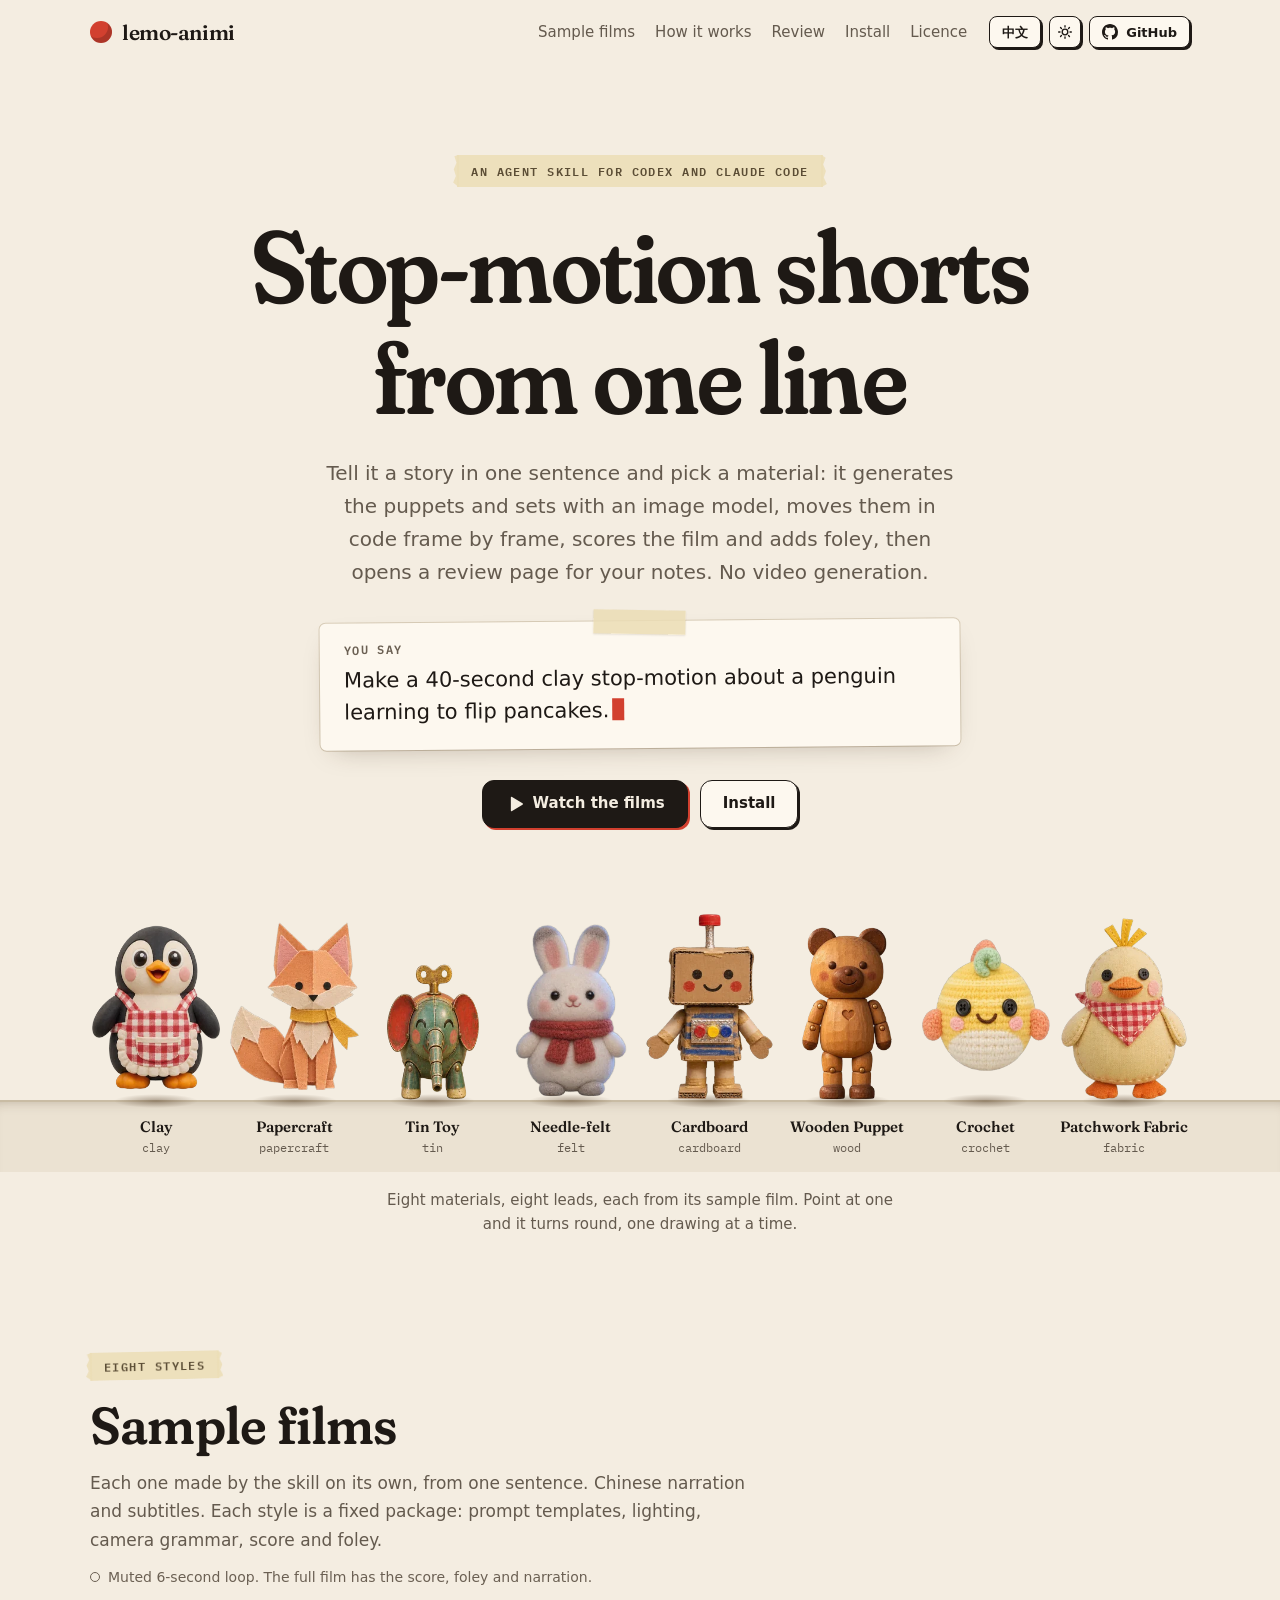
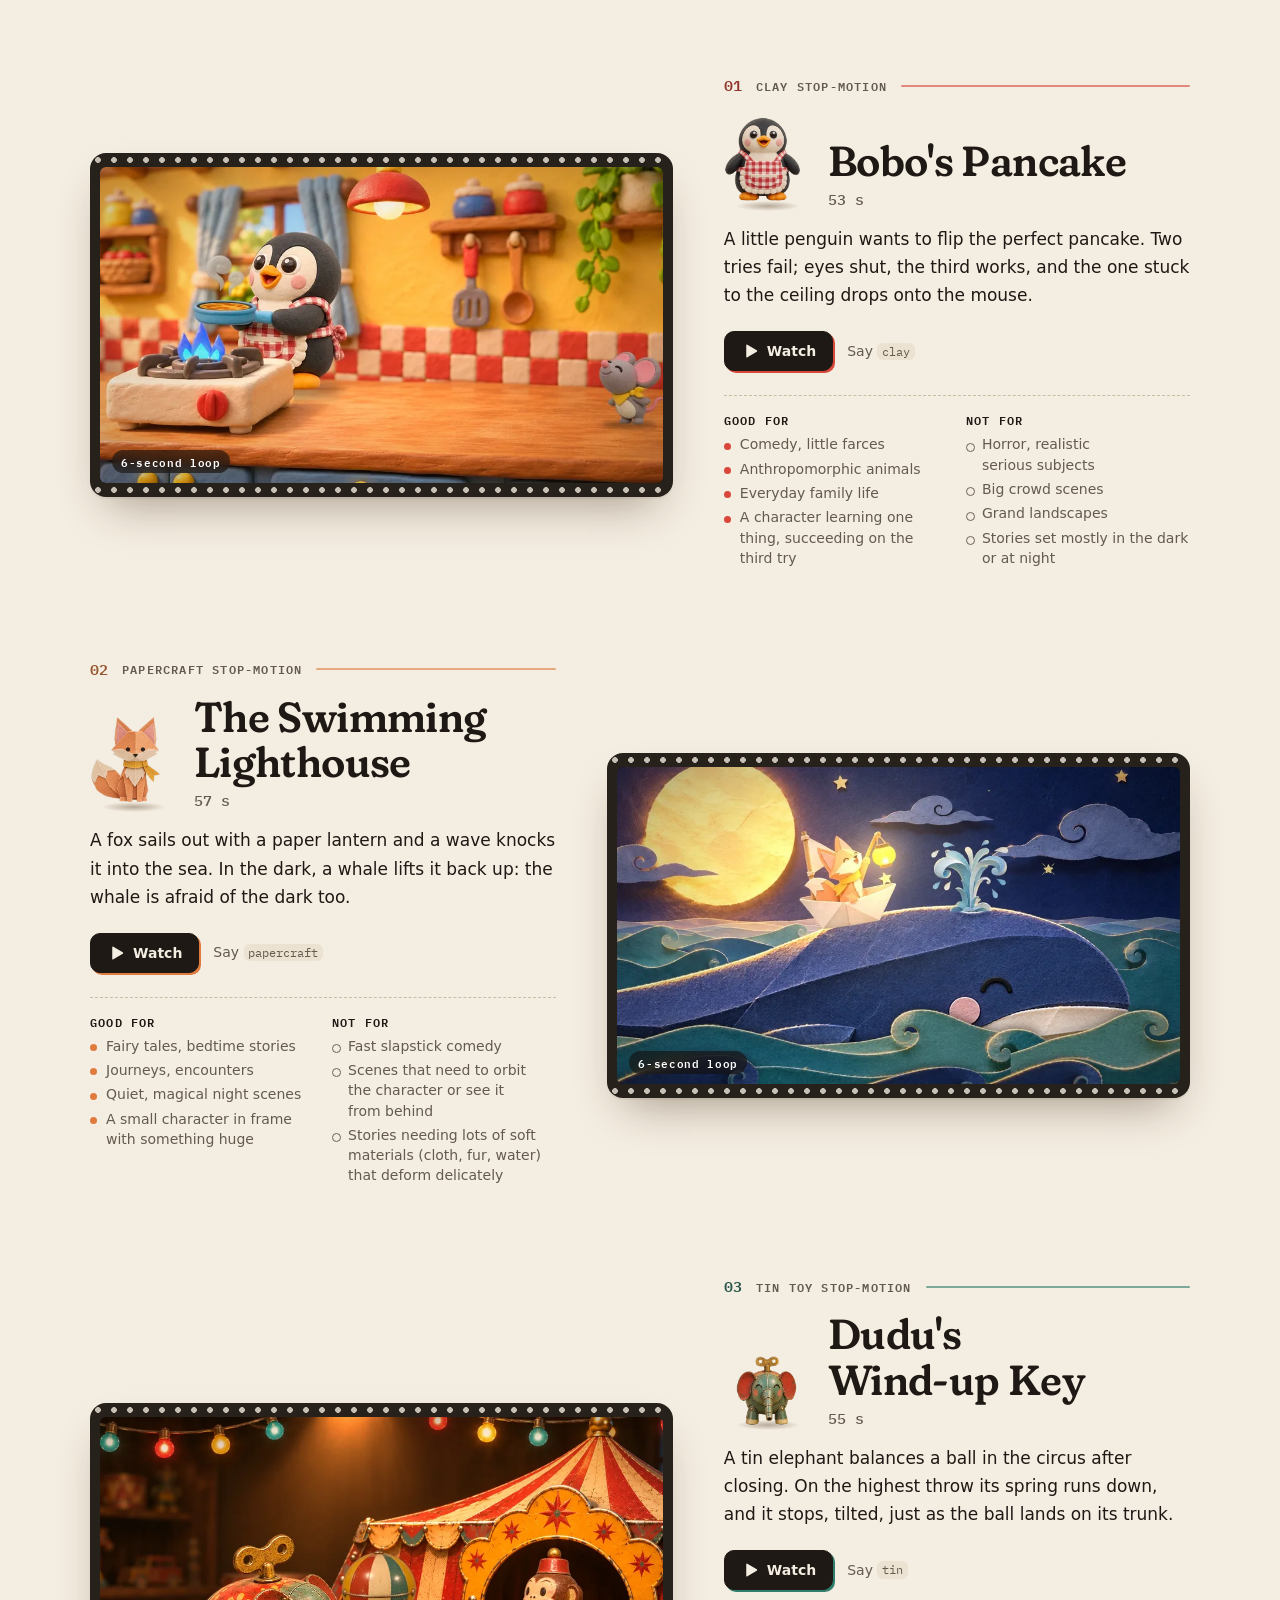
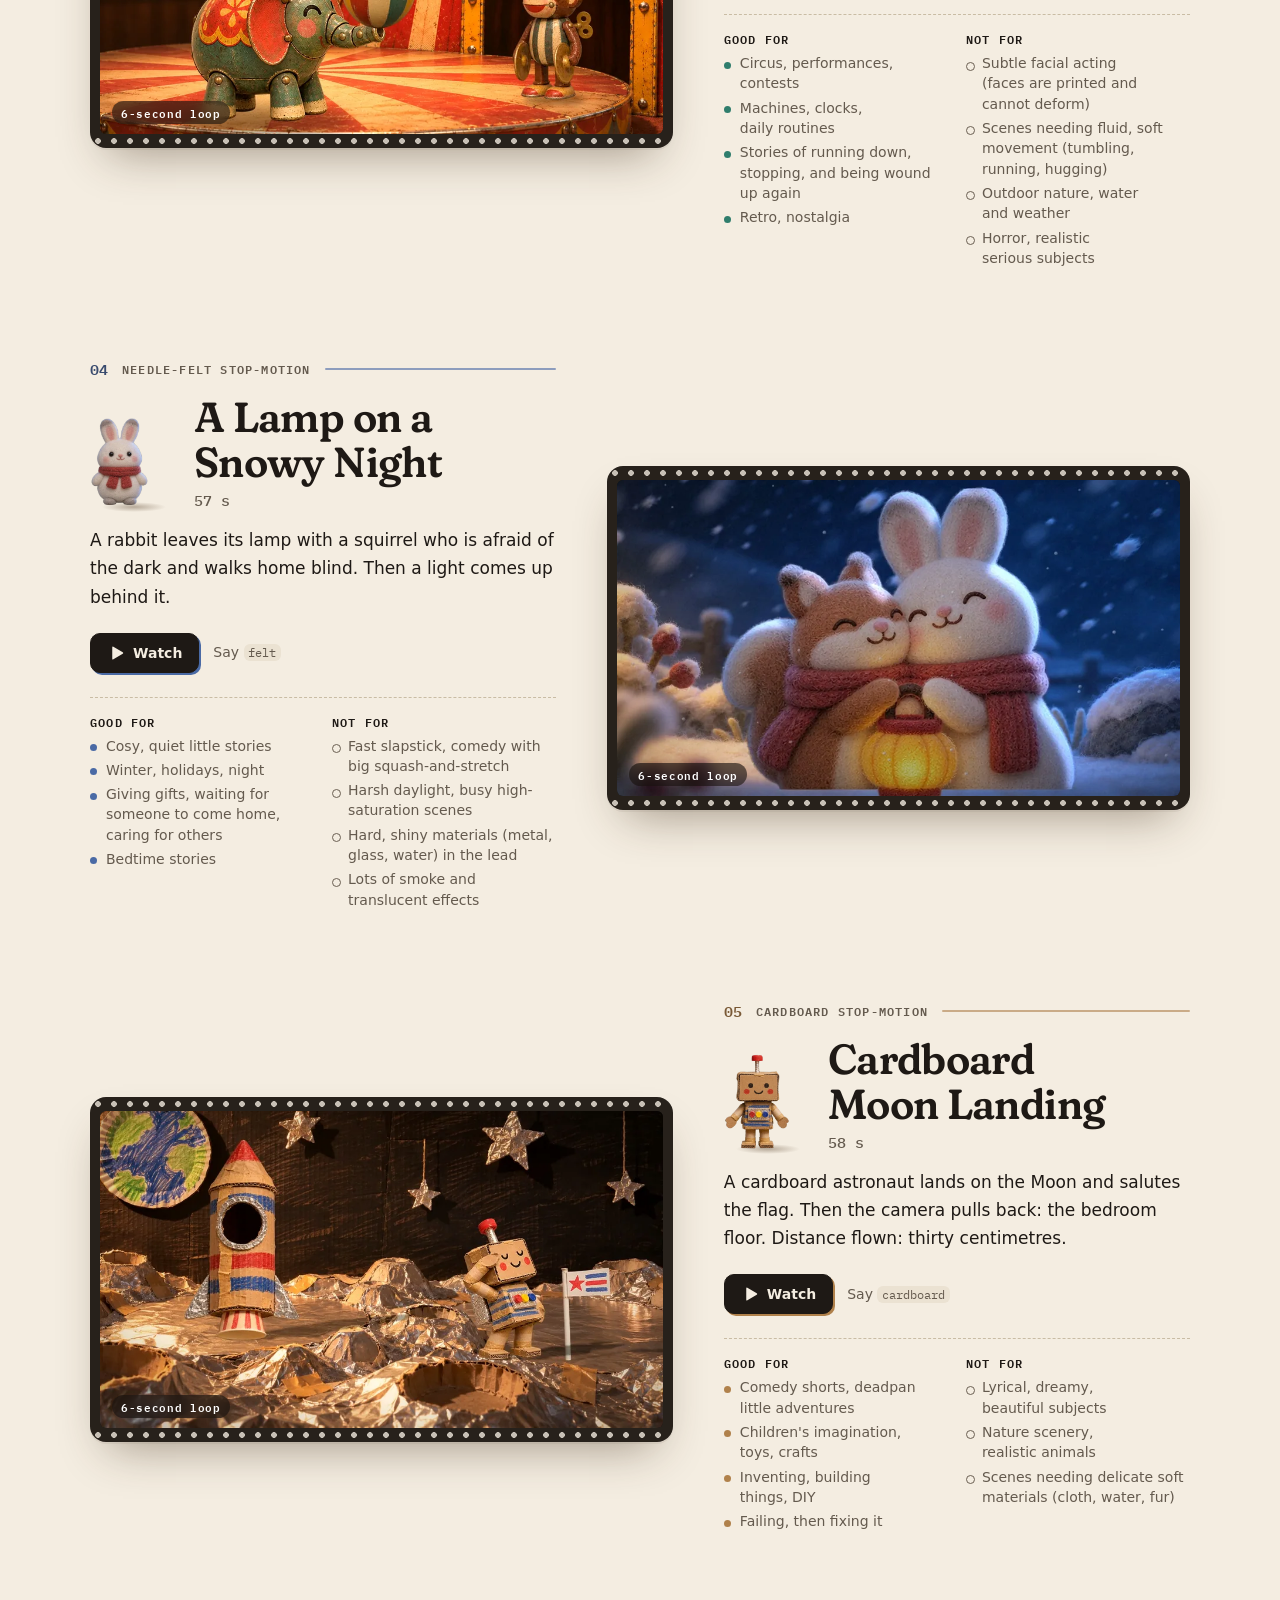
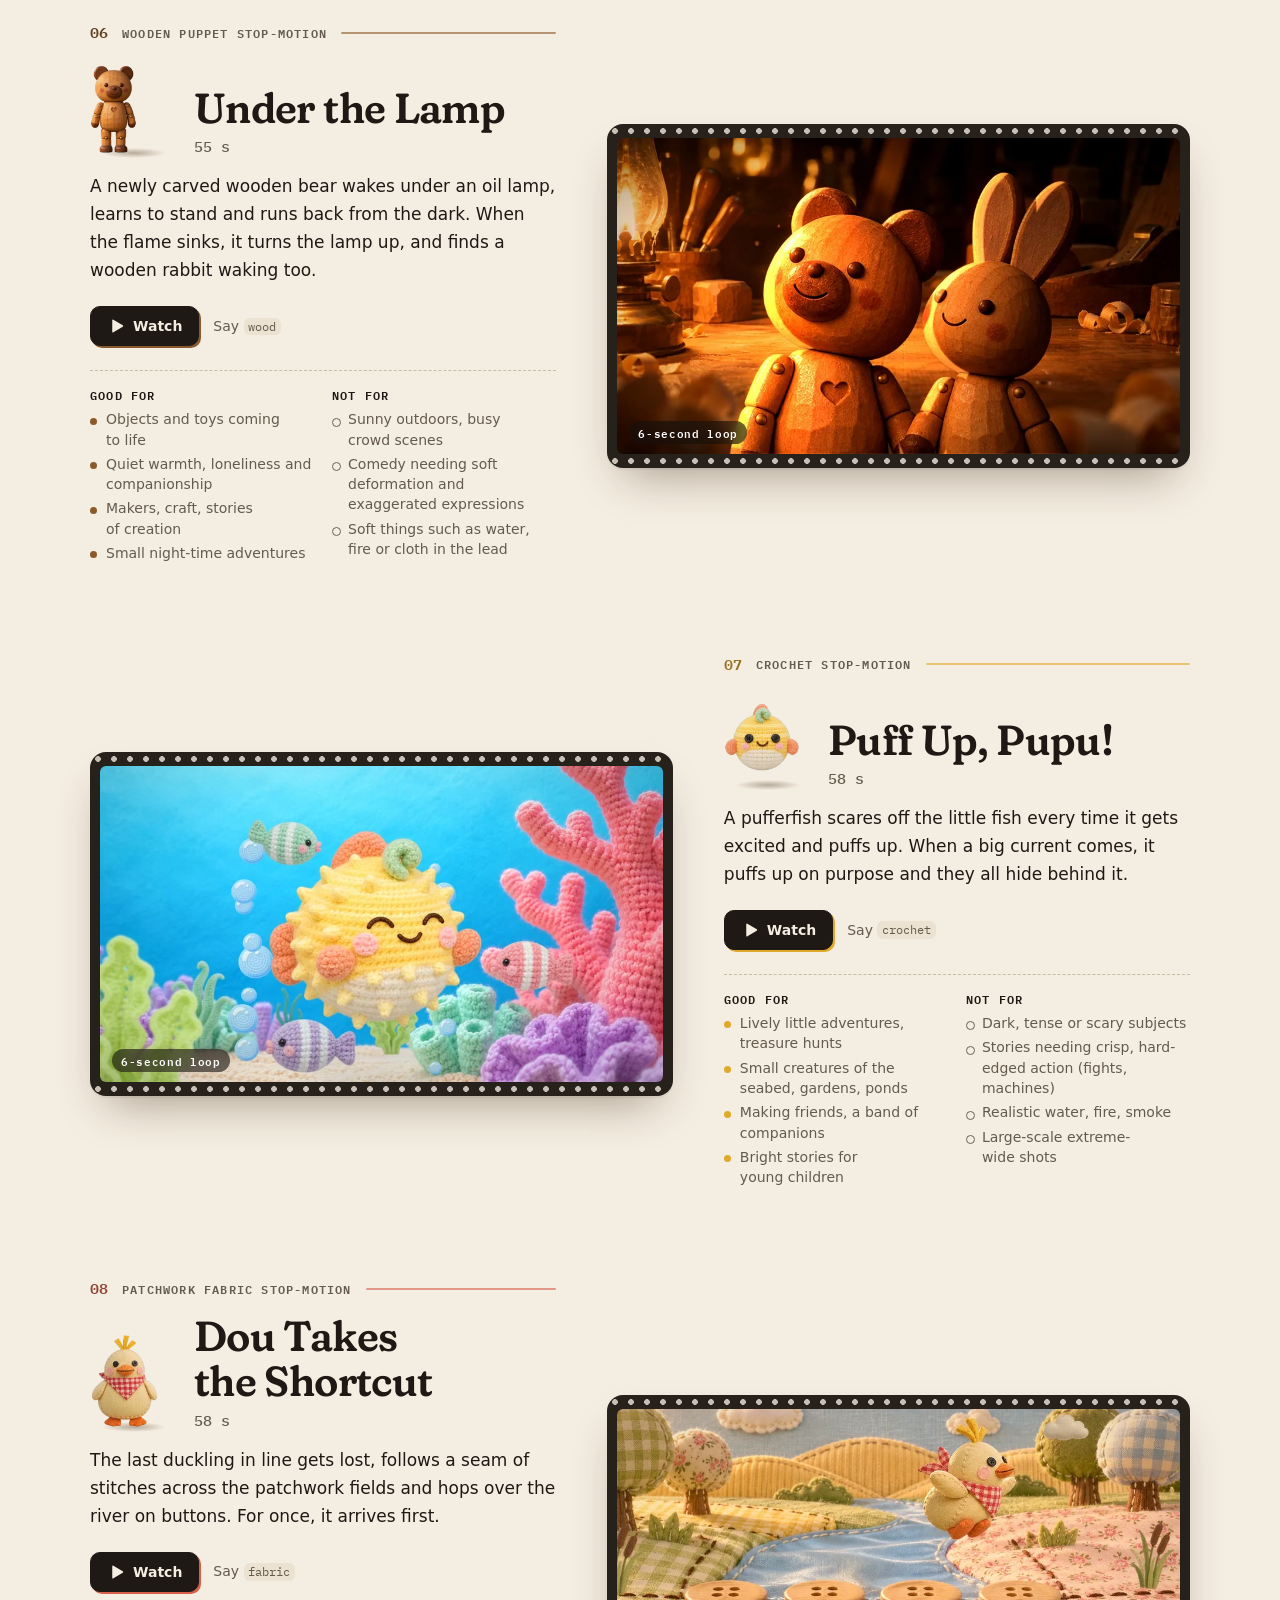
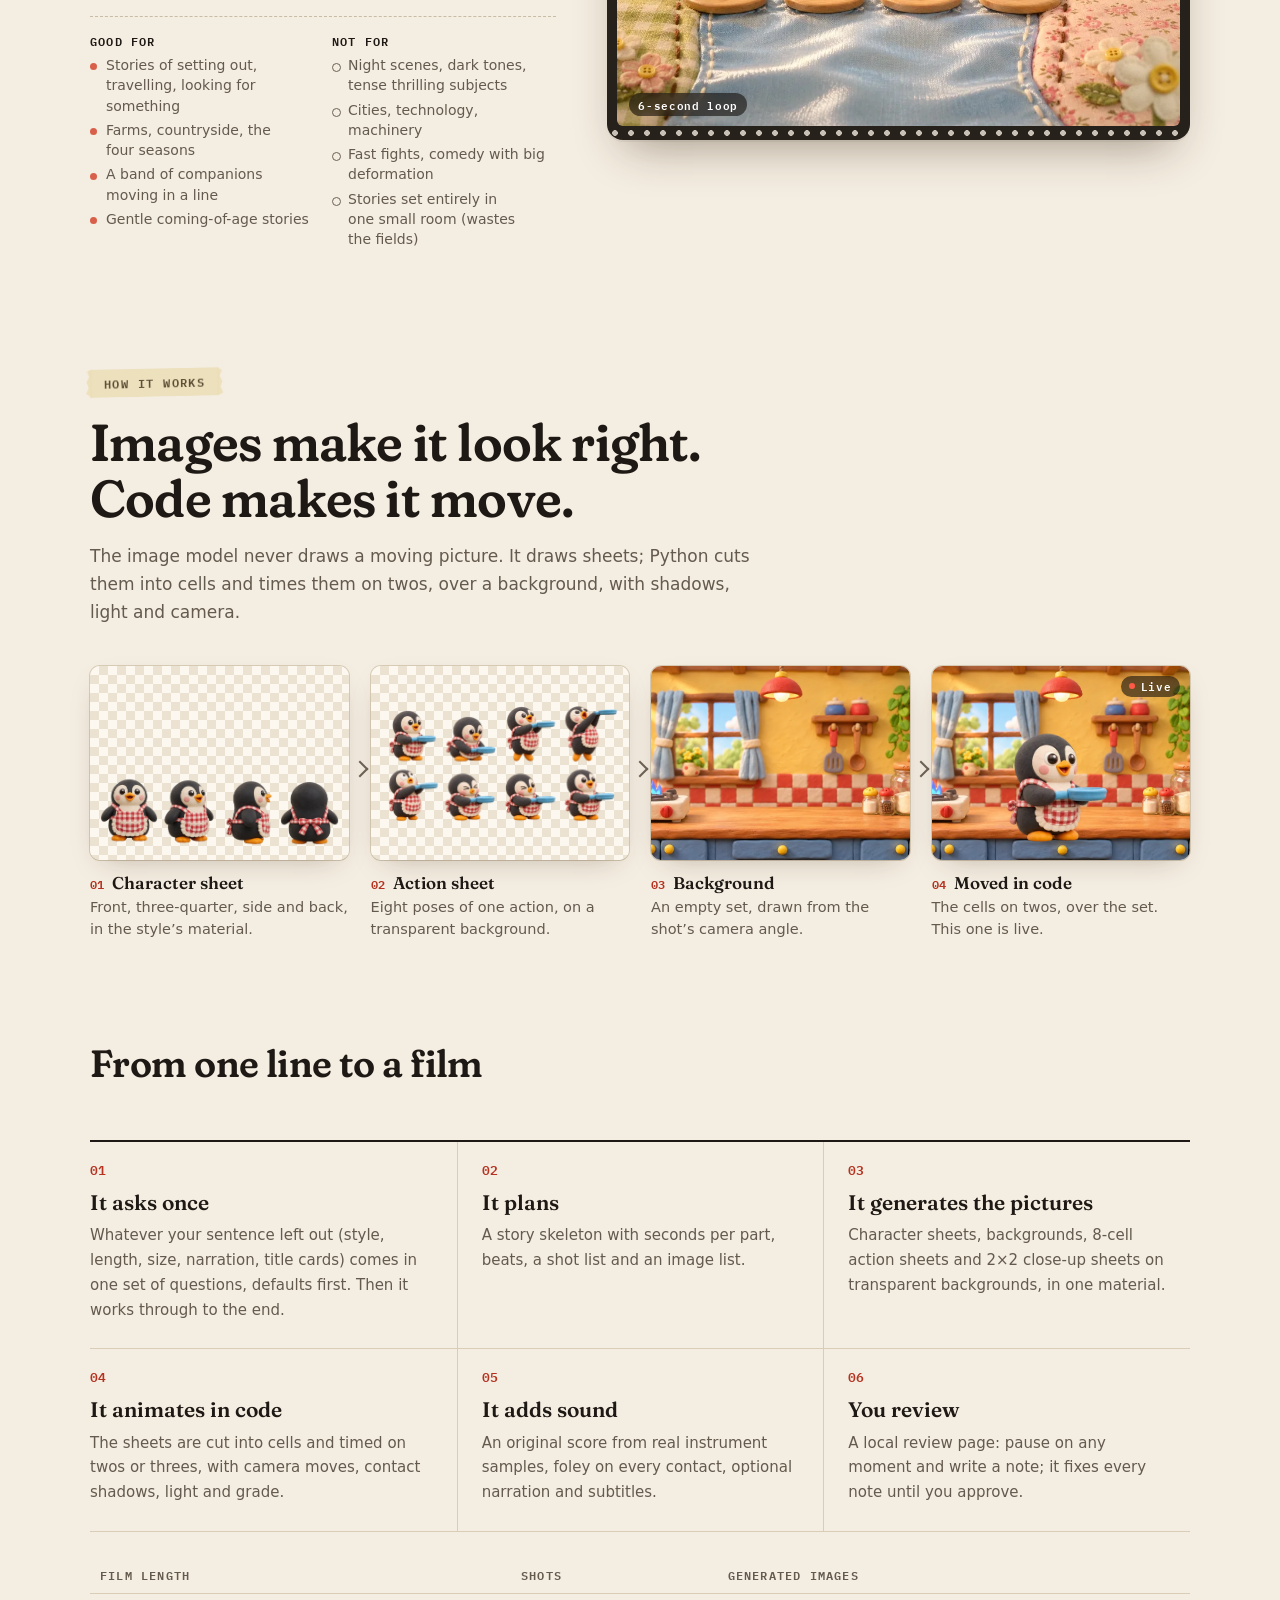
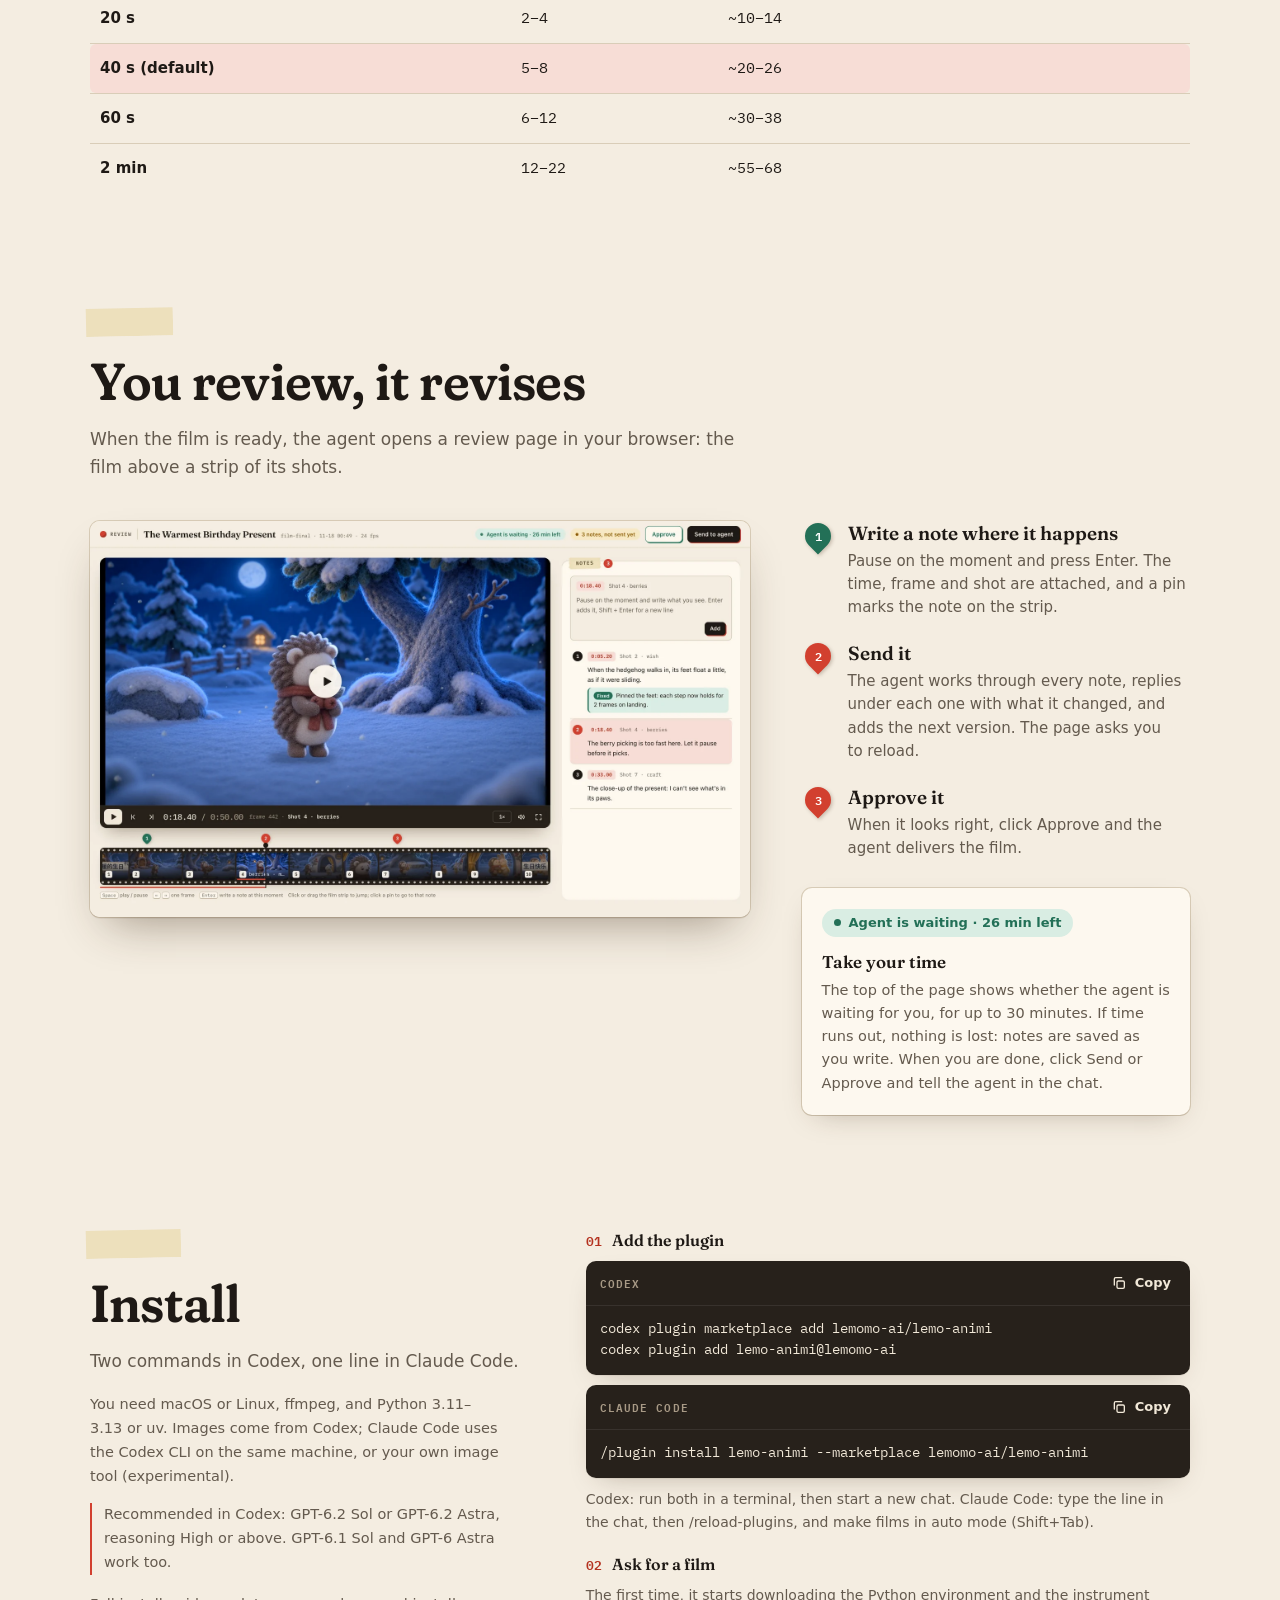
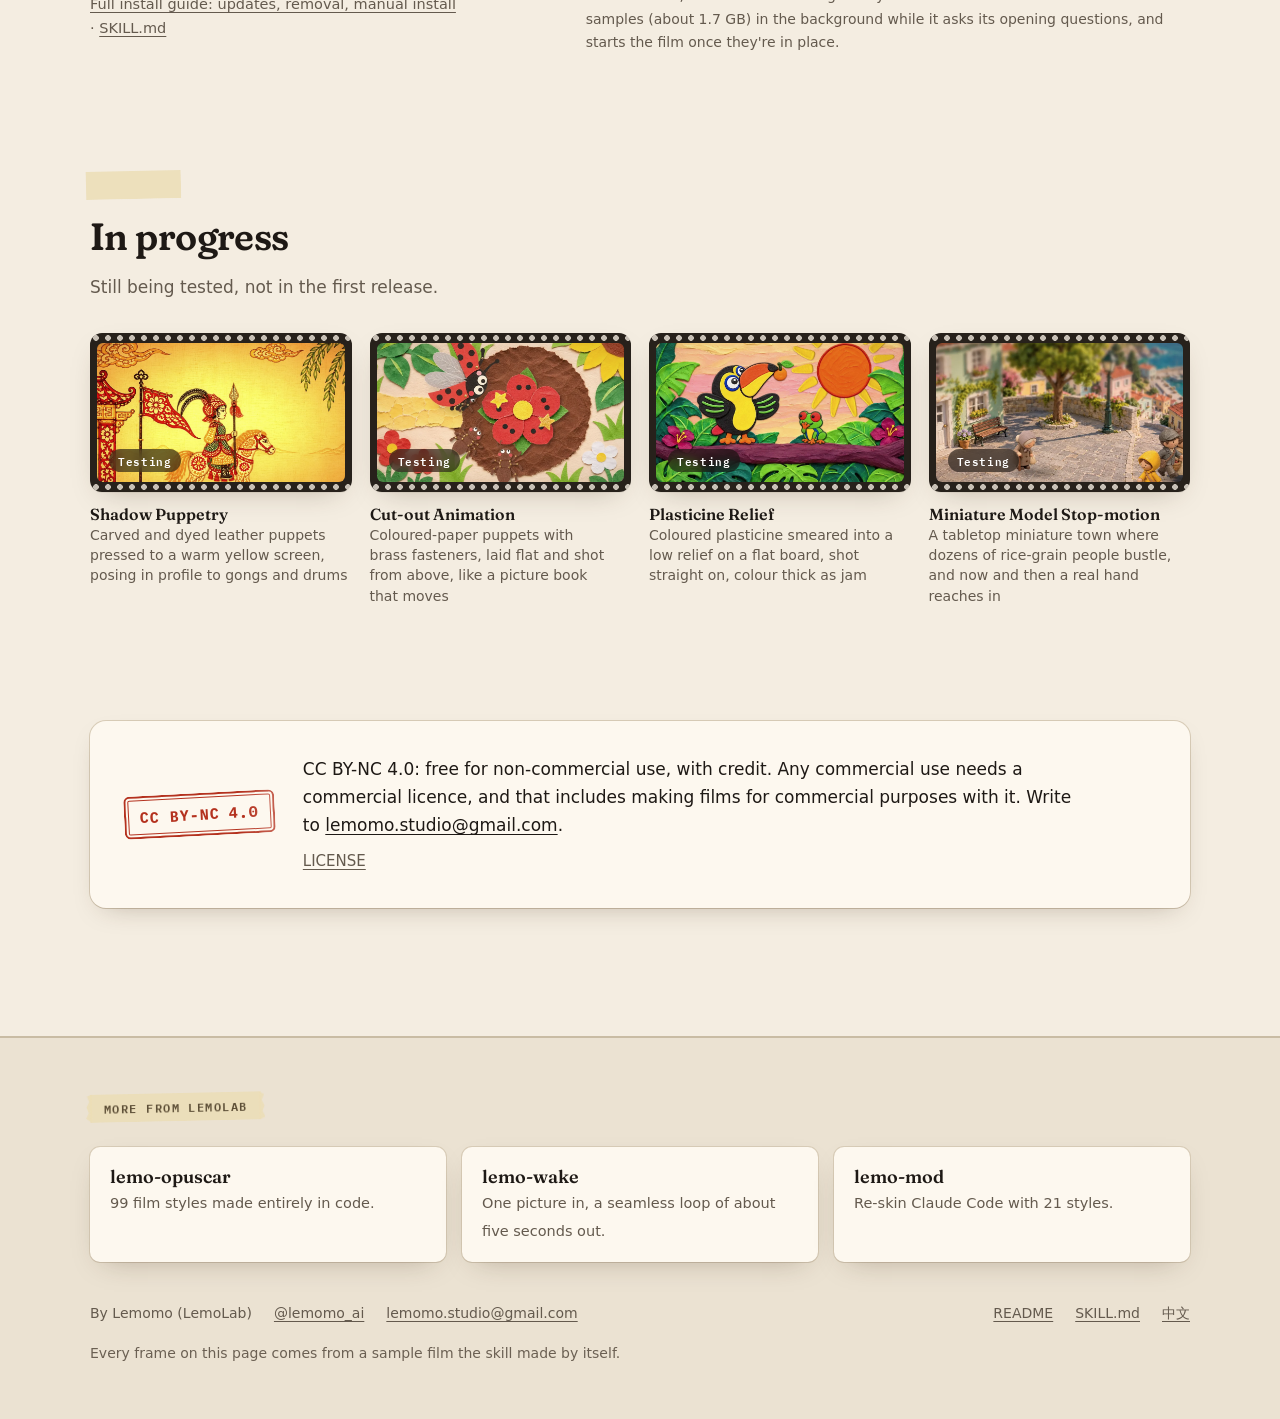
==== commit 684690a4: "lemo-animi 0.1.3: install starts in the background first; style asked first, story asked open Claude" ====
--- a/docs/index.html
+++ b/docs/index.html
@@ -181,7 +181,7 @@
     <p class="lede">Two commands in Codex, one line in Claude Code.</p><p class="need">You need macOS or Linux, ffmpeg, and Python 3.11–3.13 or uv. Images come from Codex; Claude Code uses the Codex CLI on the same machine, or your own image tool (experimental).</p><p class="need model">Recommended in Codex: GPT-6.2 Sol or GPT-6.2 Astra, reasoning High or above. GPT-6.1 Sol and GPT-6 Astra work too.</p>
     <p class="need"><a href="https://github.com/lemomo-ai/lemo-animi/blob/main/README.md#install">Full install guide: updates, removal, manual install</a> · <a href="https://github.com/lemomo-ai/lemo-animi/blob/main/plugin/skills/lemo-animi/SKILL.md">SKILL.md</a></p></div>
   <ol class="cmds"><li><div class="h">Add the plugin</div><div class="code"><div class="code-h"><span class="who">Codex</span><button class="btn sm quiet copy" type="button" data-done="Copied"><svg viewBox="0 0 24 24" aria-hidden="true" fill="none" stroke="currentColor" stroke-width="2" stroke-linecap="round" stroke-linejoin="round"><rect x="9" y="9" width="11" height="11" rx="2"/><path d="M5 15V6a2 2 0 0 1 2-2h9"/></svg><span>Copy</span></button></div><pre class="cmd">codex plugin marketplace add lemomo-ai/lemo-animi
-codex plugin add lemo-animi@lemomo-ai</pre></div><div class="code"><div class="code-h"><span class="who">Claude Code</span><button class="btn sm quiet copy" type="button" data-done="Copied"><svg viewBox="0 0 24 24" aria-hidden="true" fill="none" stroke="currentColor" stroke-width="2" stroke-linecap="round" stroke-linejoin="round"><rect x="9" y="9" width="11" height="11" rx="2"/><path d="M5 15V6a2 2 0 0 1 2-2h9"/></svg><span>Copy</span></button></div><pre class="cmd">/plugin install lemo-animi --marketplace lemomo-ai/lemo-animi</pre></div><div class=p>Codex: run both in a terminal, then start a new chat. Claude Code: type the line in the chat, then /reload-plugins, and make films in auto mode (Shift+Tab).</div></li><li><div class="h">Ask for a film</div><div class=p>The first time, it downloads the Python environment and the instrument samples (about 1.7 GB) right after its opening questions, then starts the film.</div></li></ol>
+codex plugin add lemo-animi@lemomo-ai</pre></div><div class="code"><div class="code-h"><span class="who">Claude Code</span><button class="btn sm quiet copy" type="button" data-done="Copied"><svg viewBox="0 0 24 24" aria-hidden="true" fill="none" stroke="currentColor" stroke-width="2" stroke-linecap="round" stroke-linejoin="round"><rect x="9" y="9" width="11" height="11" rx="2"/><path d="M5 15V6a2 2 0 0 1 2-2h9"/></svg><span>Copy</span></button></div><pre class="cmd">/plugin install lemo-animi --marketplace lemomo-ai/lemo-animi</pre></div><div class=p>Codex: run both in a terminal, then start a new chat. Claude Code: type the line in the chat, then /reload-plugins, and make films in auto mode (Shift+Tab).</div></li><li><div class="h">Ask for a film</div><div class=p>The first time, it starts downloading the Python environment and the instrument samples (about 1.7 GB) in the background while it asks its opening questions, and starts the film once they&#x27;re in place.</div></li></ol>
 </div></section>
 
 <section id="in-progress"><div class="wrap">
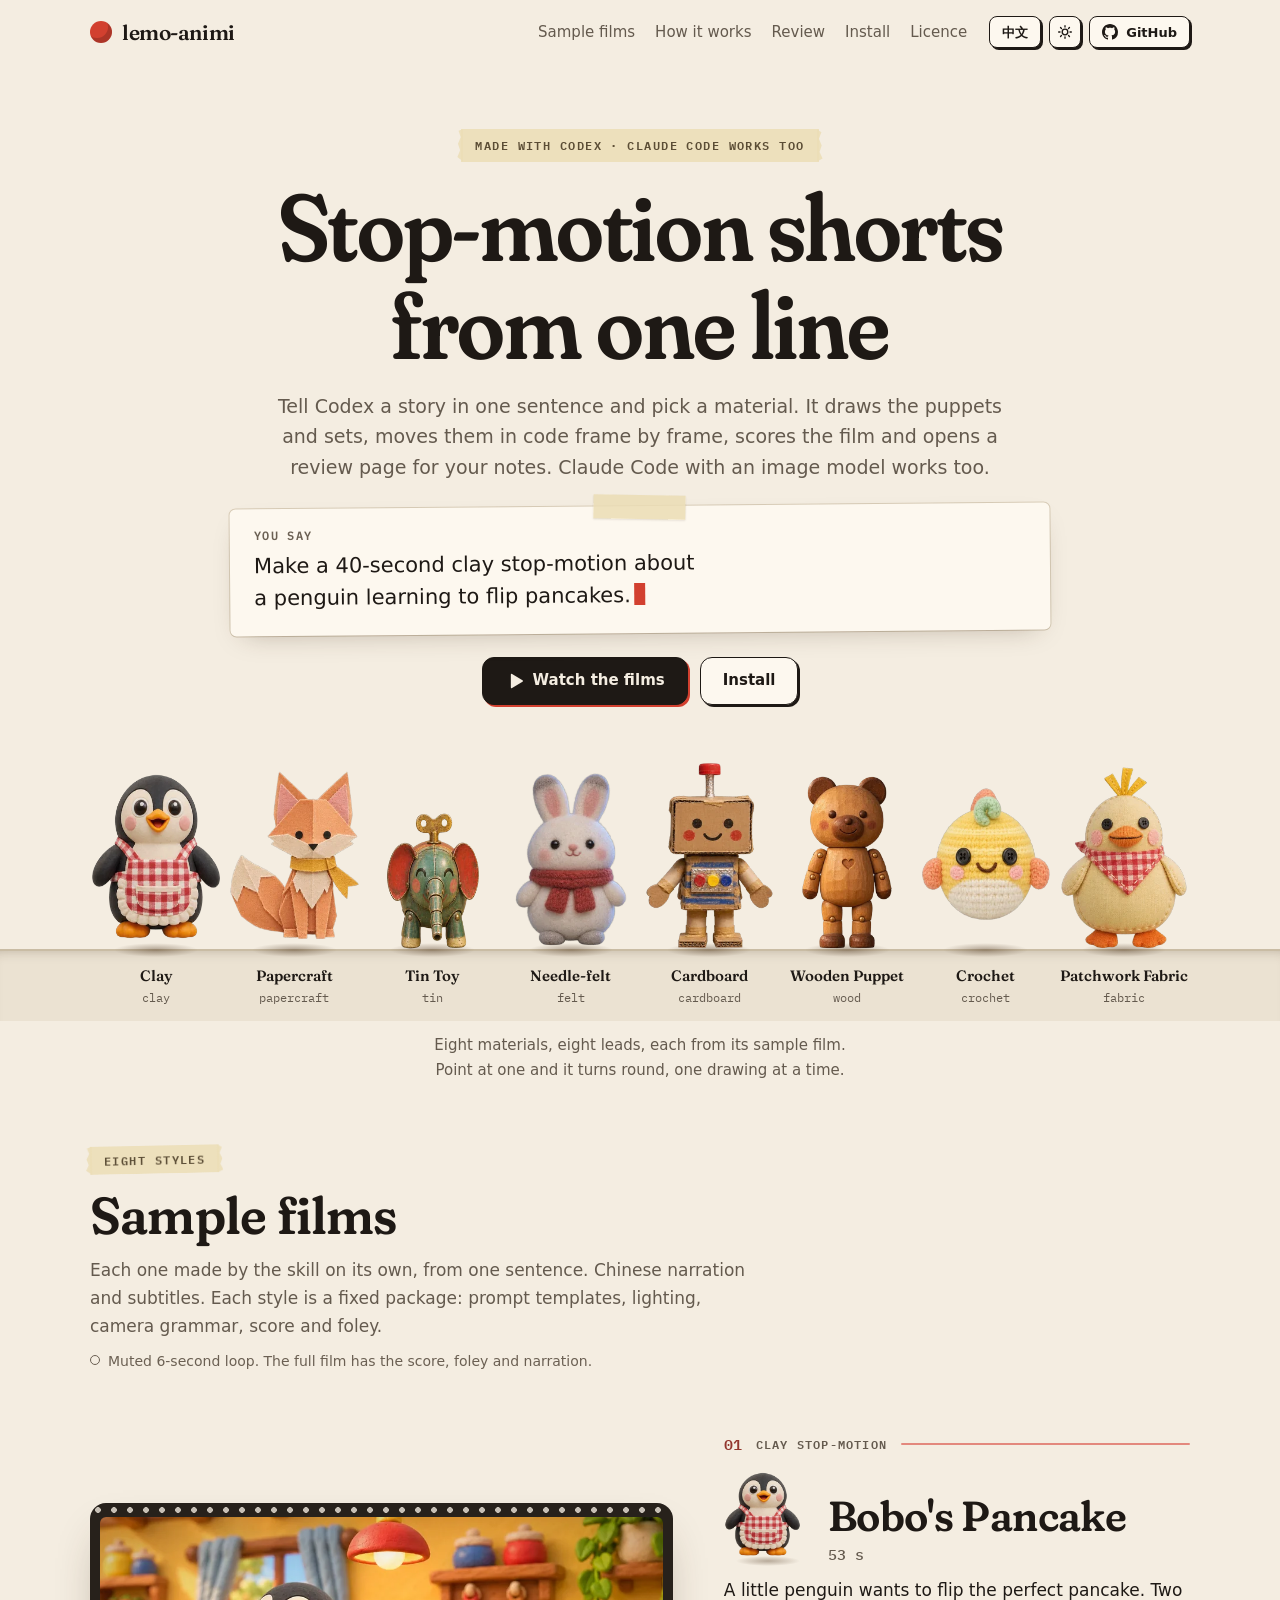
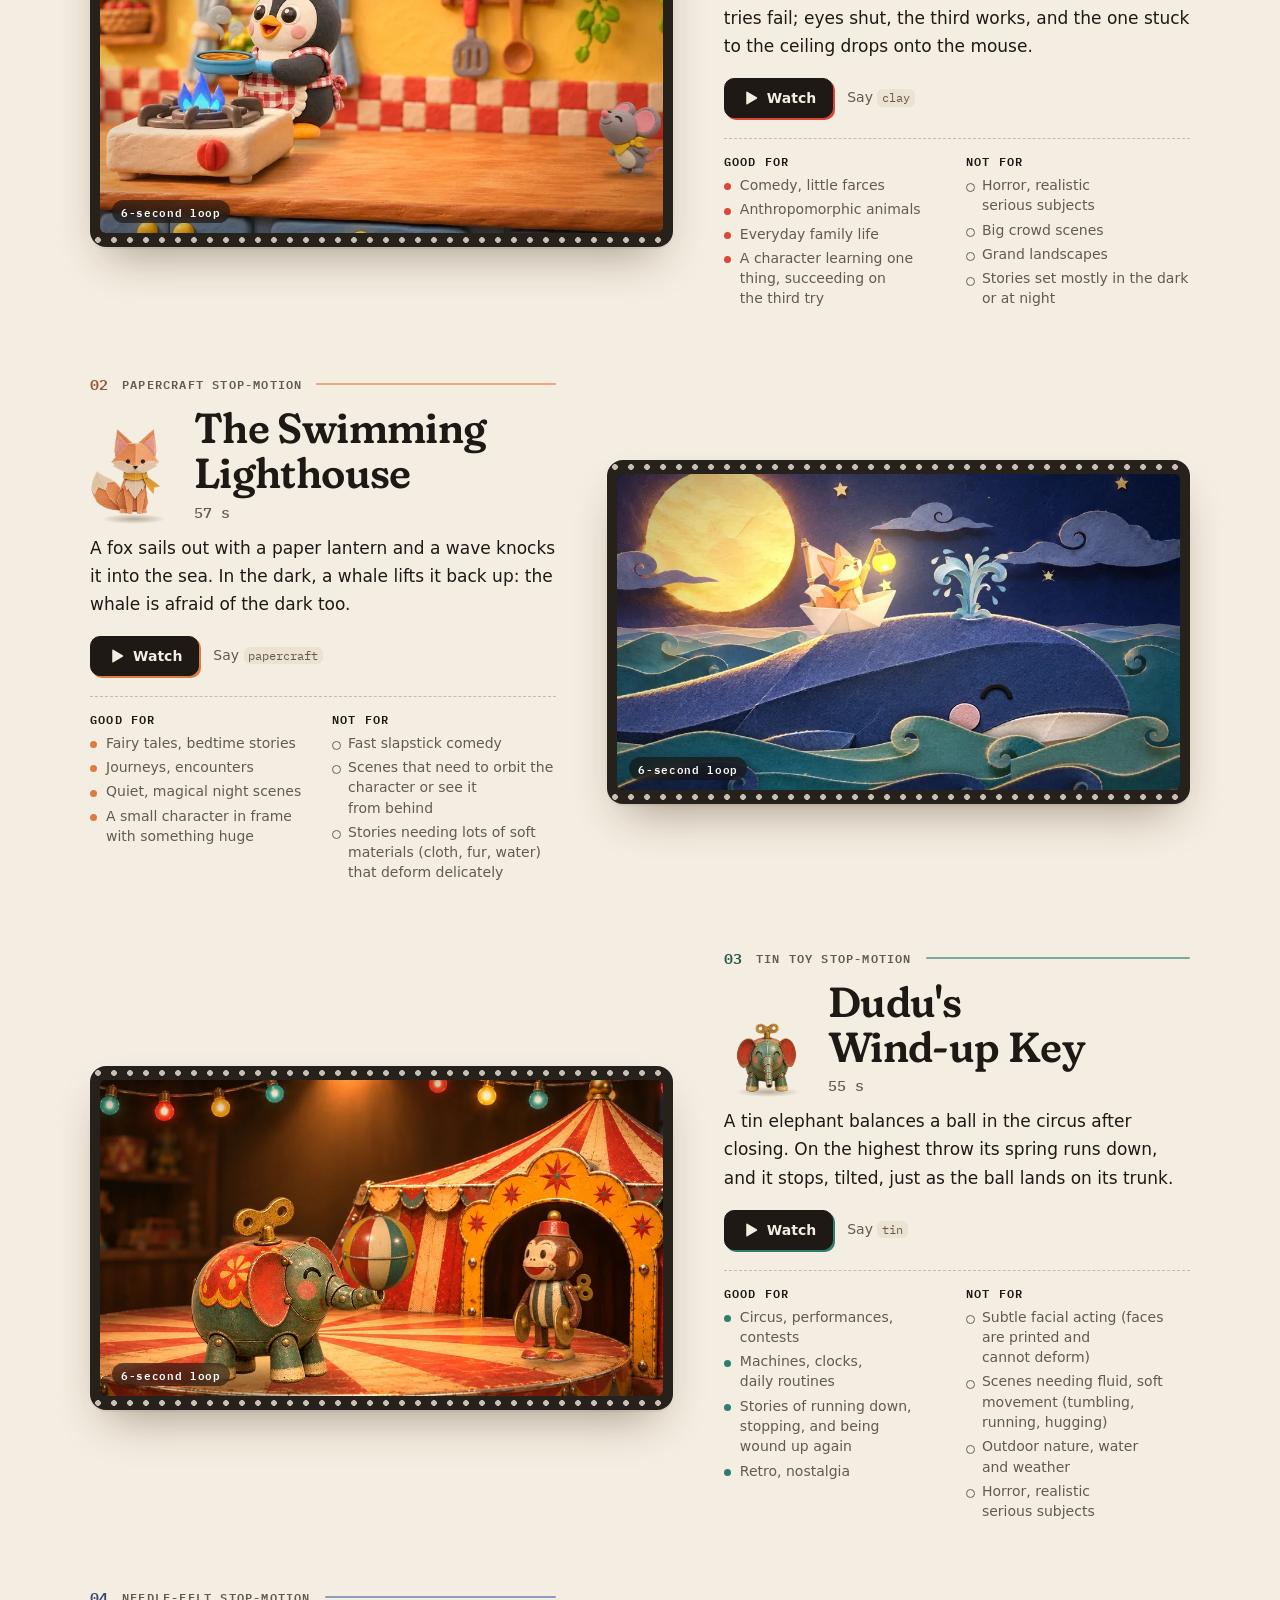
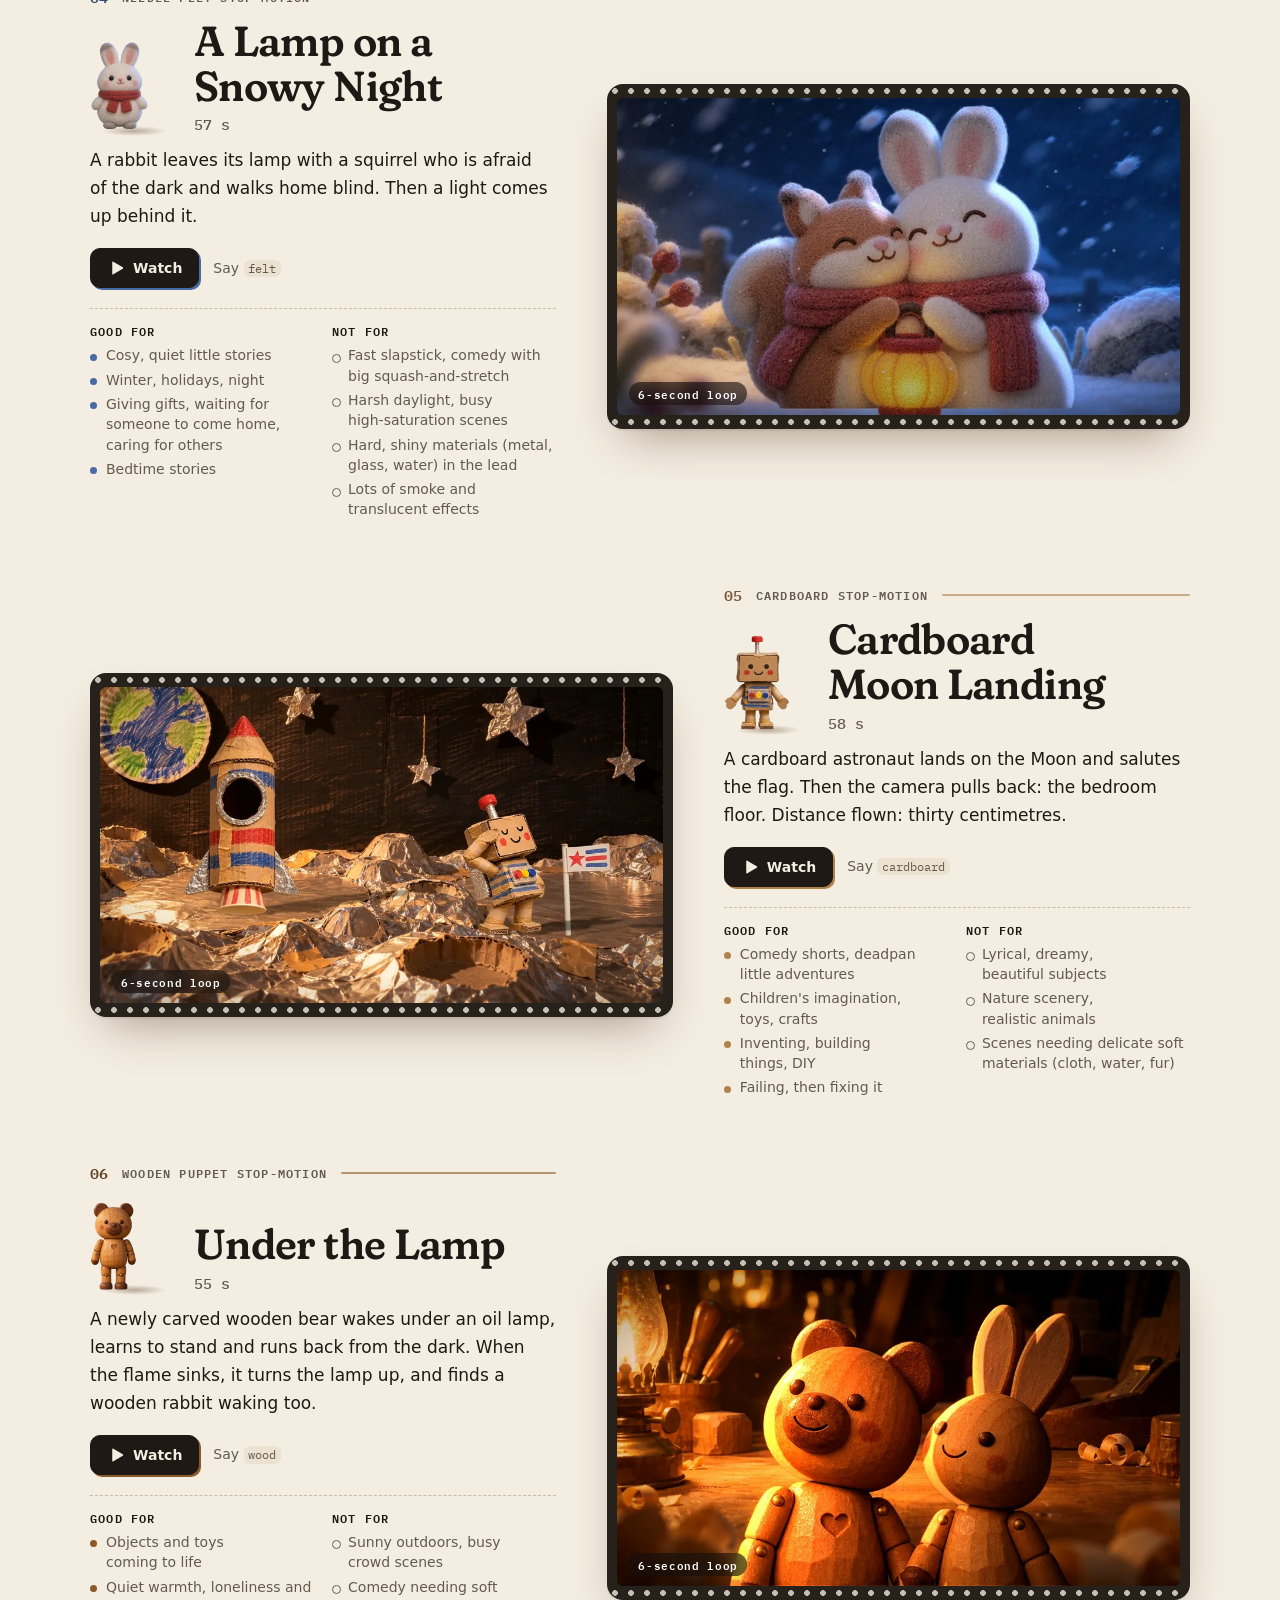
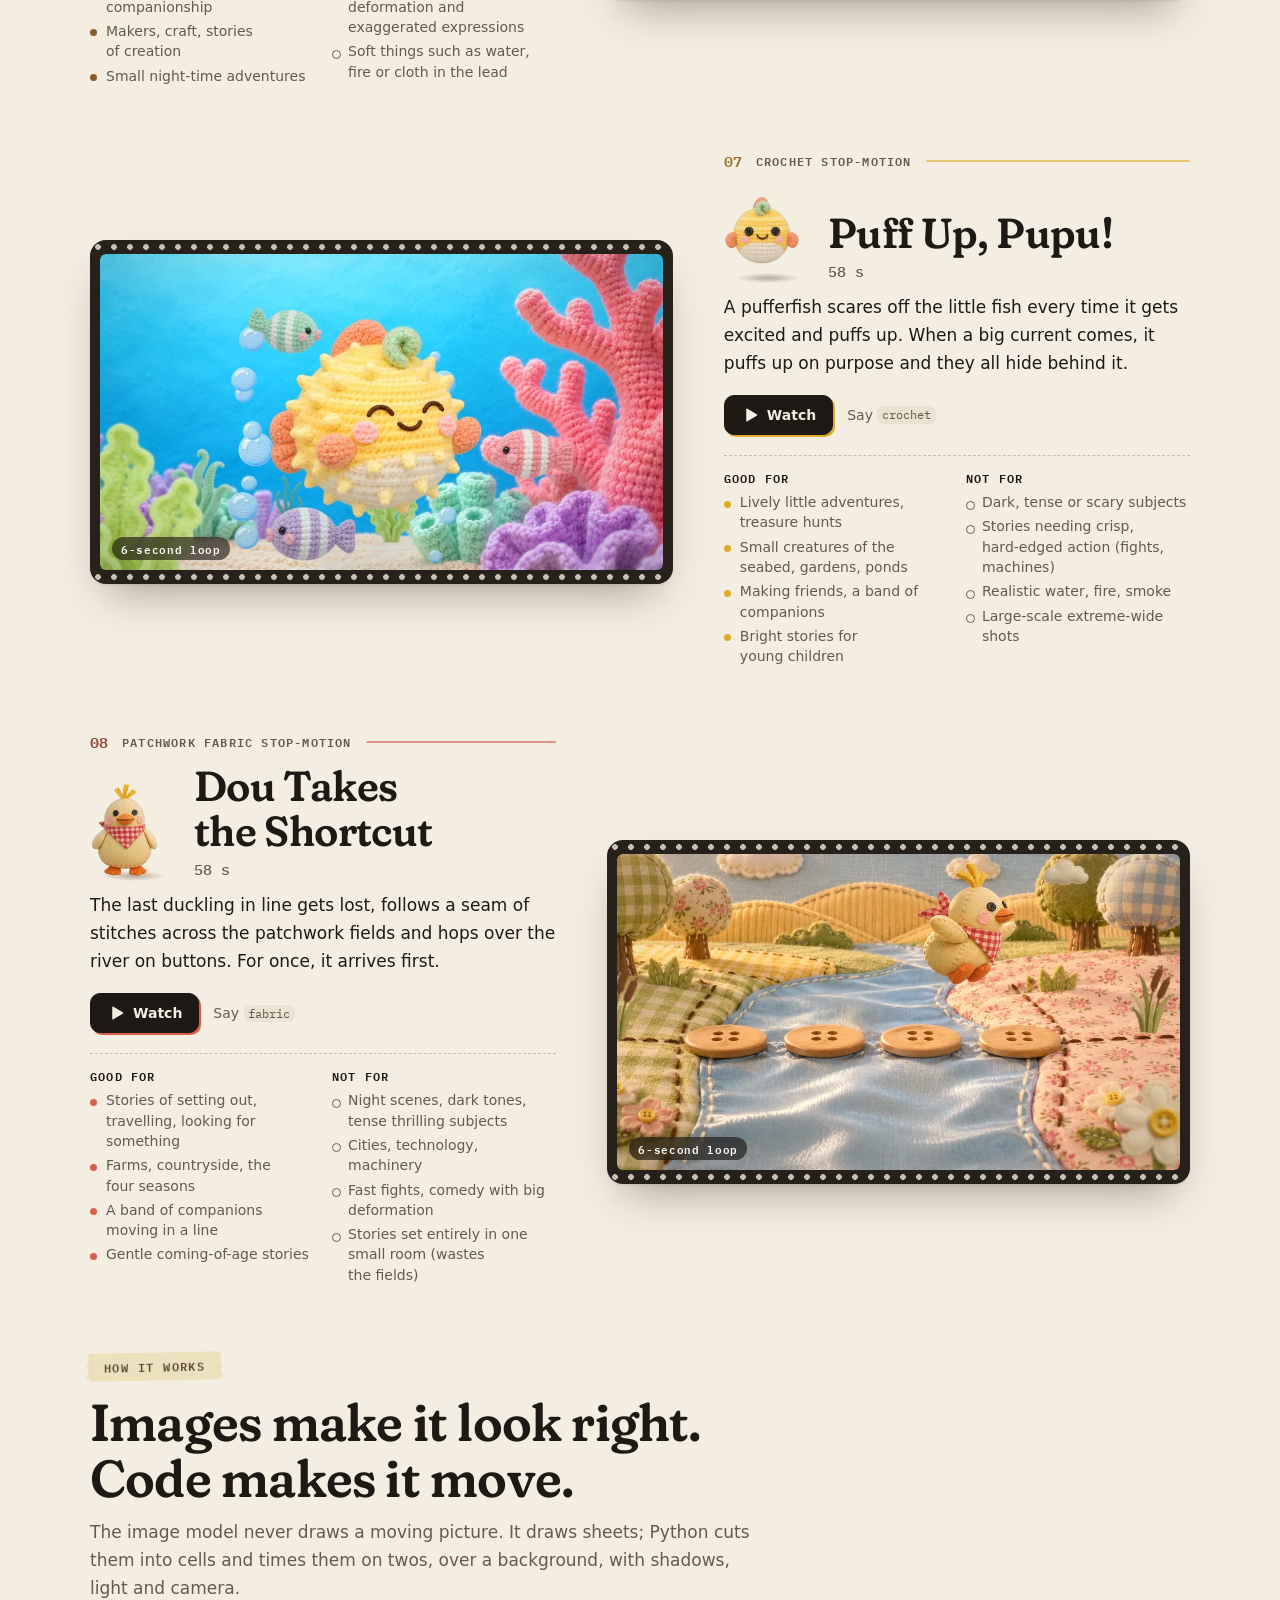
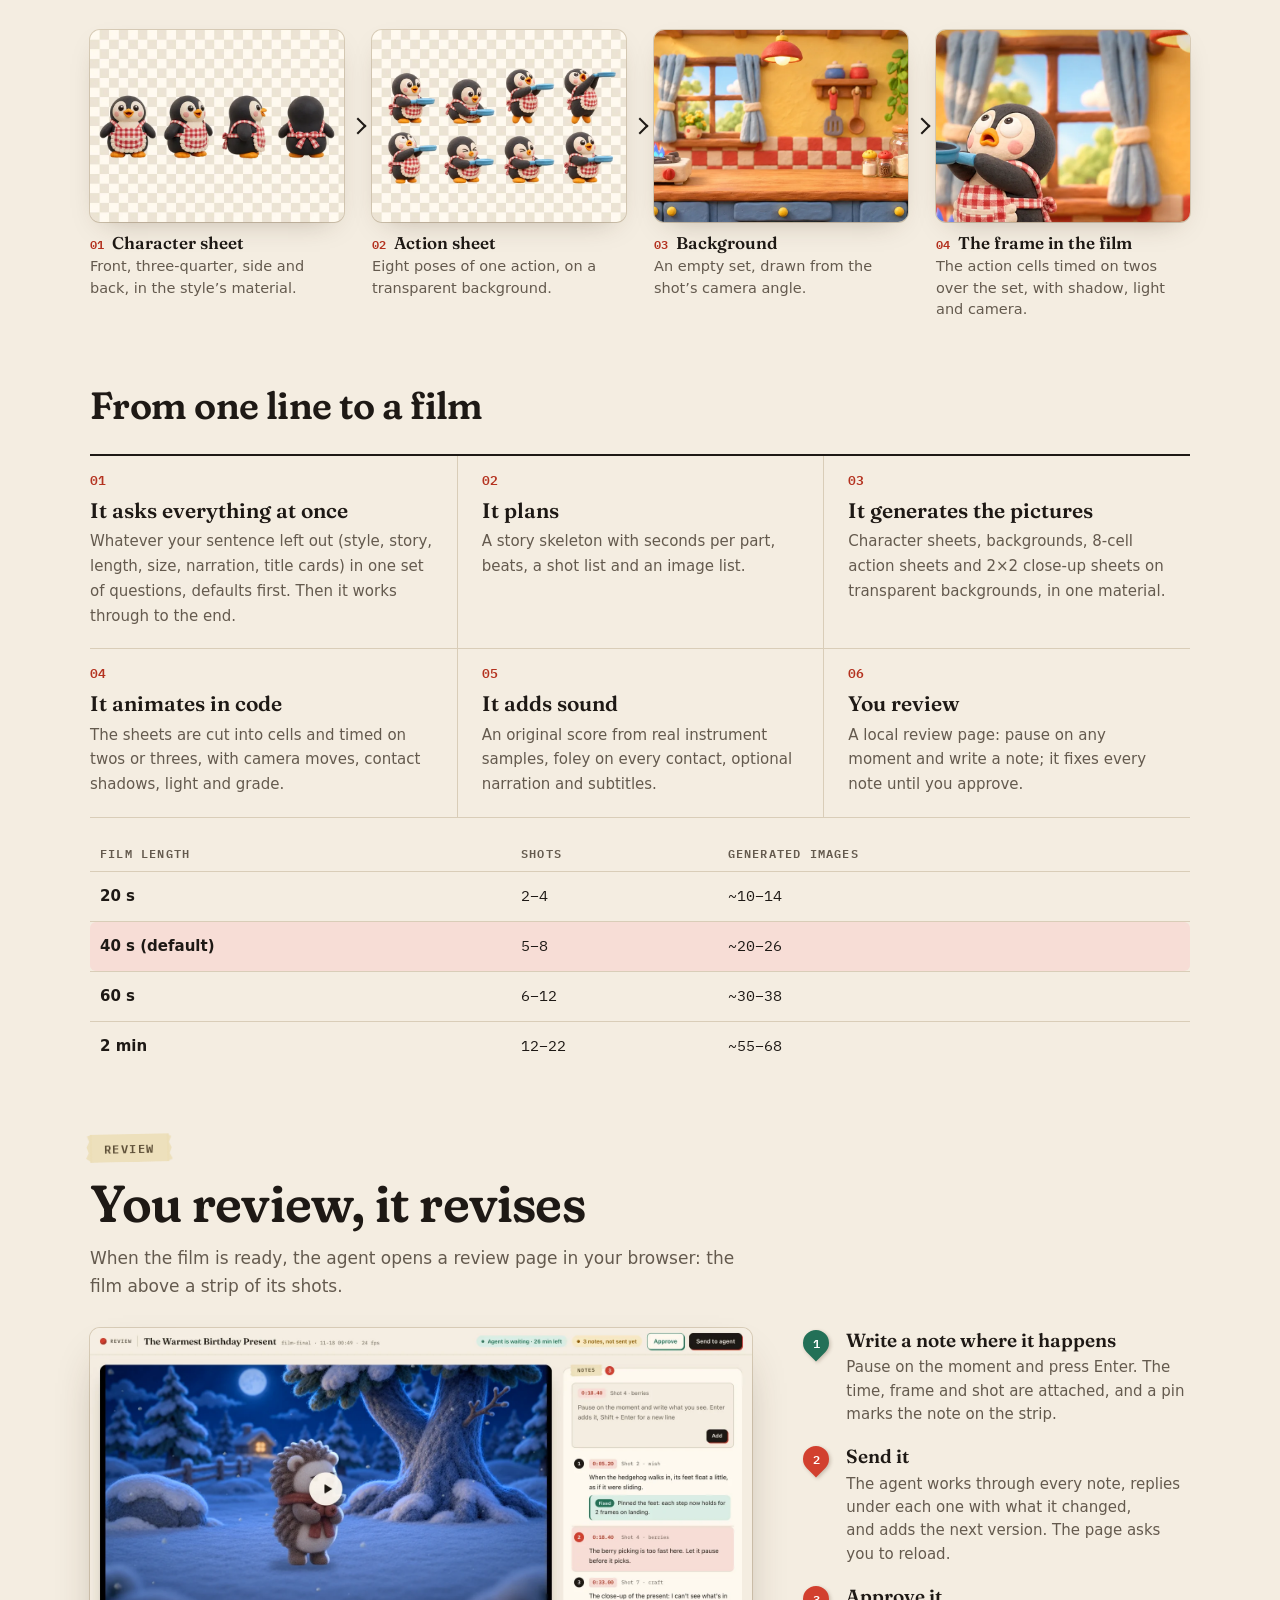
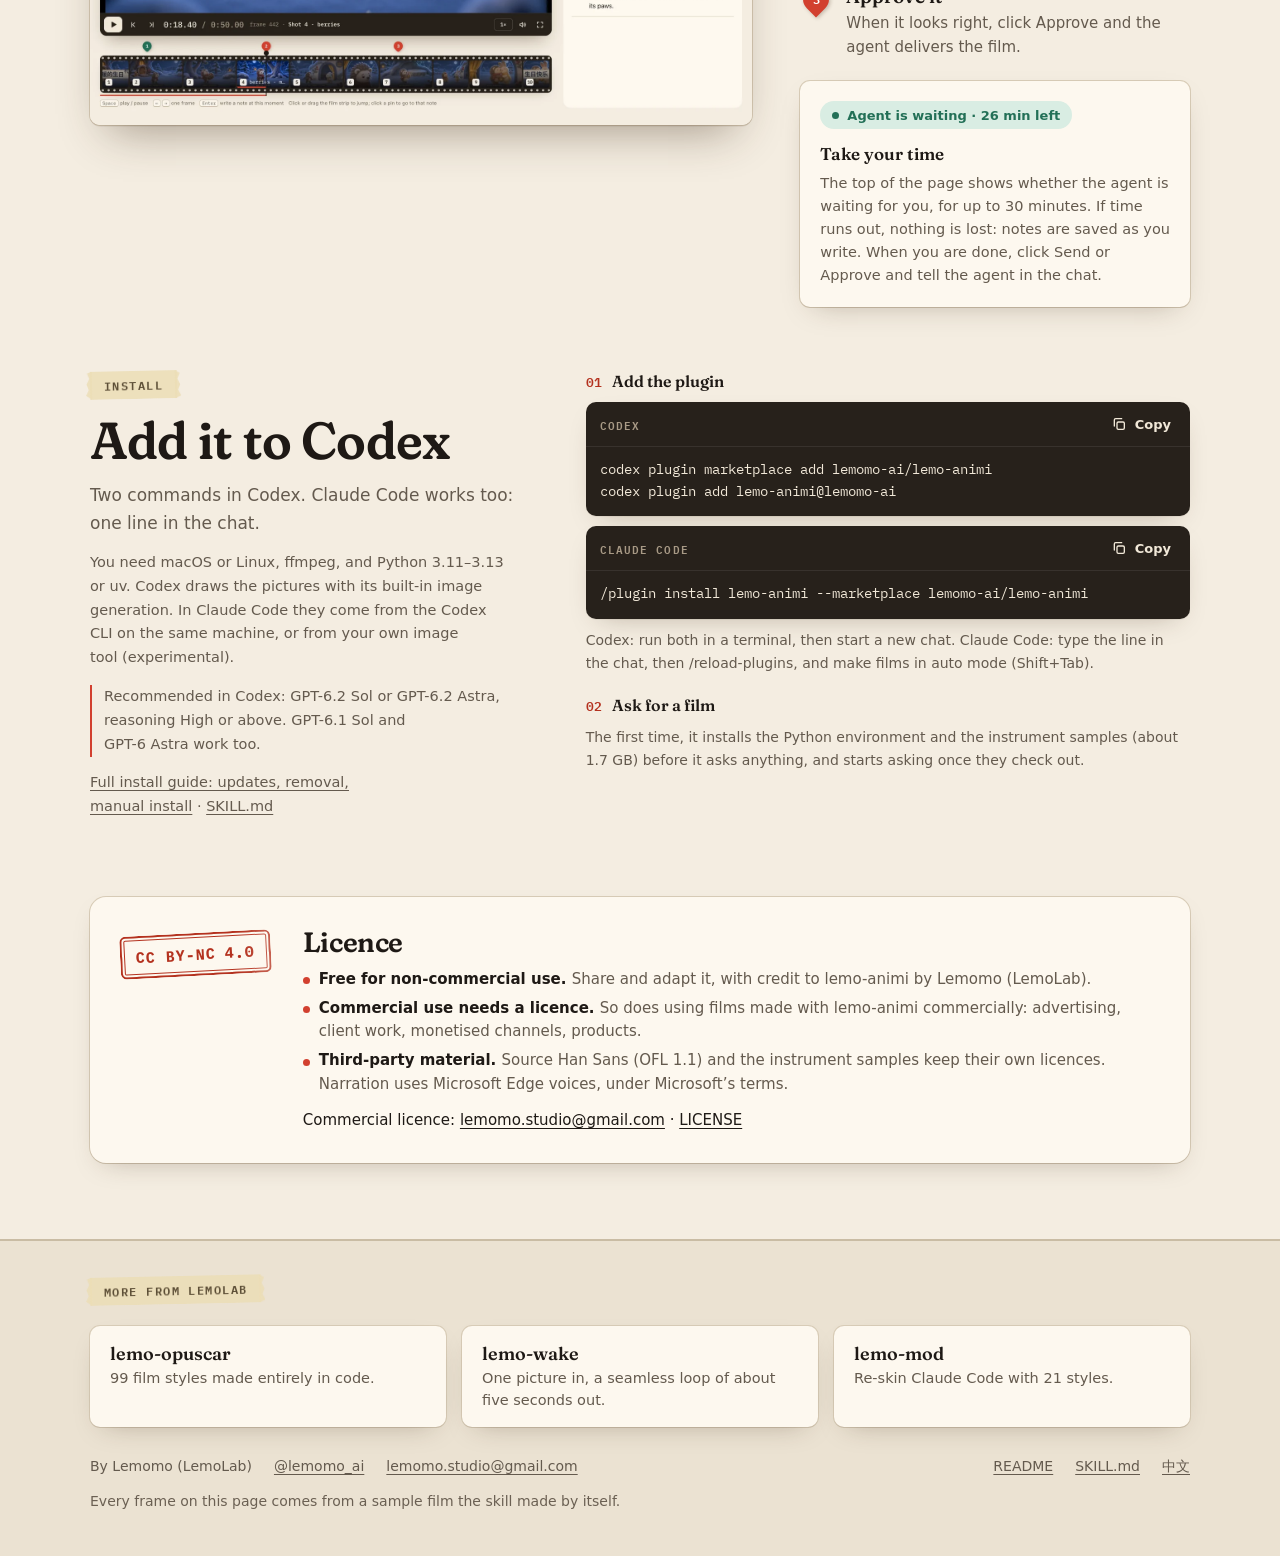
==== commit ec880b89: "Opening flow: set up first, ask every open choice in one panel; README and gallery refresh; short li" ====
--- a/docs/index.html
+++ b/docs/index.html
@@ -3,10 +3,10 @@
 <head>
 <meta charset="utf-8">
 <meta name="viewport" content="width=device-width, initial-scale=1">
-<title>lemo-animi · stop-motion shorts from one line</title>
-<meta name="description" content="An agent skill for Codex and Claude Code that makes short stop-motion films from one line, in eight materials.">
-<meta property="og:title" content="lemo-animi · stop-motion shorts from one line">
-<meta property="og:description" content="An agent skill for Codex and Claude Code that makes short stop-motion films from one line, in eight materials.">
+<title>lemo-animi · stop-motion shorts from one line, made with Codex</title>
+<meta name="description" content="Make a stop-motion short from one line with Codex. Claude Code with an image model works too. Eight materials, an original score and a review page for your notes.">
+<meta property="og:title" content="lemo-animi · stop-motion shorts from one line, made with Codex">
+<meta property="og:description" content="Make a stop-motion short from one line with Codex. Claude Code with an image model works too. Eight materials, an original score and a review page for your notes.">
 <meta property="og:image" content="https://lemomo-ai.github.io/lemo-animi/readme/cast.png">
 <link rel="alternate" hreflang="zh-CN" href="zh/">
 <link rel="icon" href="data:image/svg+xml,%3Csvg xmlns='http://www.w3.org/2000/svg' viewBox='0 0 32 32'%3E%3Ccircle cx='16' cy='16' r='14' fill='%23d9473b'/%3E%3C/svg%3E">
@@ -25,10 +25,10 @@
 
 <main id="top">
 <div class="hero"><div class="wrap">
-  <div class="tape flat">An agent skill for Codex and Claude Code</div>
+  <div class="tape flat">Made with Codex · Claude Code works too</div>
   <h1><span class="nb">Stop-motion</span> shorts from one line</h1>
-  <p class="lede">Tell it a story in one sentence and pick a material: it generates the puppets and sets with an image model, moves them in code frame by frame, scores the film and adds foley, then opens a review page for your notes. No video generation.</p>
-  <div class="say"><b>You say</b><q>Make a <span class="nb">40-second</span> clay <span class="nb">stop-motion</span> about a penguin learning to flip pancakes.</q></div>
+  <p class="lede">Tell Codex a story in one sentence and pick a material. It draws the puppets and sets, moves them in code frame by frame, scores the film and opens a review page for your notes. Claude Code with an image model works&nbsp;too.</p>
+  <div class="say"><b>You say</b><div class="say-l"><q>Make a <span class="nb">40-second</span> clay <span class="nb">stop-motion</span> about a penguin learning to flip pancakes.</q></div></div>
   <div class="cta"><a class="btn lg primary" href="#films"><svg viewBox="0 0 24 24" aria-hidden="true" fill="currentColor"><path d="M7 4.5v15a1 1 0 0 0 1.5.86l12.5-7.5a1 1 0 0 0 0-1.72L8.5 3.64A1 1 0 0 0 7 4.5z"/></svg>Watch the films</a><a class="btn lg" href="#install">Install</a></div>
 </div>
 <div class="shelf" aria-label="The cast"><div class="cast">
@@ -41,23 +41,23 @@
 <a class="actor" href="#crochet" data-turn><span class="pup"><span class="sprite" style="aspect-ratio:253/320;background-image:url(media/cast/crochet.webp)"></span></span><span class="label"><b>Crochet</b><span>crochet</span></span></a>
 <a class="actor" href="#fabric" data-turn><span class="pup"><span class="sprite" style="aspect-ratio:229/320;background-image:url(media/cast/fabric.webp)"></span></span><span class="label"><b>Patchwork Fabric</b><span>fabric</span></span></a>
 </div></div>
-<div class="wrap"><p class="cast-p">Eight materials, eight leads, each from its sample film. Point at one and it turns round, one drawing at a time.</p></div>
+<div class="wrap"><p class="cast-p">Eight materials, eight leads, each from its sample film. Point at one and it turns round, one drawing at a&nbsp;time.</p></div>
 </div>
 
 <section id="films"><div class="wrap">
   <div class="sec-head"><div class="tape">Eight styles</div><h2>Sample films</h2>
-    <p class="lede">Each one made by the skill on its own, from one sentence. Chinese narration and subtitles. Each style is a fixed package: prompt templates, lighting, camera grammar, score and foley.</p><p class="note">Muted 6-second loop. The full film has the score, foley and narration.</p></div>
+    <p class="lede">Each one made by the skill on its own, from one sentence. Chinese narration and subtitles. Each style is a fixed package: prompt templates, lighting, camera grammar, score and&nbsp;foley.</p><p class="note">Muted <span class="nb">6-second</span> loop. The full film has the score, foley and narration.</p></div>
 <article class="film" id="clay" style="--accent:#d9473b">
   <div class="frame"><div class="screen"><video data-loop src="media/clay.mp4" poster="media/clay.webp" muted loop playsinline preload="none" aria-label="Bobo&#x27;s Pancake: 6-second loop"></video><span class="tag">6-second loop</span></div></div>
   <div>
     <div class="meta"><span class="no">01</span><span class="kind">Clay <span class="nb">Stop-motion</span></span><span class="rule"></span></div>
     <div class="who"><span class="mini" data-turn tabindex="-1"><span class="sprite" style="aspect-ratio:257/320;background-image:url(media/cast/clay.webp)"></span></span><div>
       <h3>Bobo&#x27;s Pancake</h3><div class="len num">53 s</div></div></div>
-    <p class="story">A little penguin wants to flip the perfect pancake. Two tries fail; eyes shut, the third works, and the one stuck to the ceiling drops onto the mouse.</p>
+    <p class="story">A little penguin wants to flip the perfect pancake. Two tries fail; eyes shut, the third works, and the one stuck to the ceiling drops onto the&nbsp;mouse.</p>
     <div class="row"><a class="btn primary" href="https://github.com/lemomo-ai/lemo-animi/releases/download/films/bobo-pancake.mp4"><svg viewBox="0 0 24 24" aria-hidden="true" fill="currentColor"><path d="M7 4.5v15a1 1 0 0 0 1.5.86l12.5-7.5a1 1 0 0 0 0-1.72L8.5 3.64A1 1 0 0 0 7 4.5z"/></svg>Watch</a>
       <span class="say-id">Say <code>clay</code></span></div>
-    <div class="fit"><div><b>Good for</b><ul><li>Comedy, little farces</li><li>Anthropomorphic animals</li><li>Everyday family life</li><li>A character learning one thing, succeeding on the third try</li></ul></div>
-      <div class="no"><b>Not for</b><ul><li>Horror, realistic serious subjects</li><li>Big crowd scenes</li><li>Grand landscapes</li><li>Stories set mostly in the dark or at night</li></ul></div></div>
+    <div class="fit"><div><b>Good for</b><ul><li>Comedy, little&nbsp;farces</li><li>Anthropomorphic animals</li><li>Everyday family&nbsp;life</li><li>A character learning one thing, succeeding on the third&nbsp;try</li></ul></div>
+      <div class="no"><b>Not for</b><ul><li>Horror, realistic serious subjects</li><li>Big crowd&nbsp;scenes</li><li>Grand landscapes</li><li>Stories set mostly in the dark or at&nbsp;night</li></ul></div></div>
   </div>
 </article>
 <article class="film" id="papercraft" style="--accent:#e07b3f">
@@ -66,11 +66,11 @@
     <div class="meta"><span class="no">02</span><span class="kind">Papercraft <span class="nb">Stop-motion</span></span><span class="rule"></span></div>
     <div class="who"><span class="mini" data-turn tabindex="-1"><span class="sprite" style="aspect-ratio:236/320;background-image:url(media/cast/papercraft.webp)"></span></span><div>
       <h3>The Swimming Lighthouse</h3><div class="len num">57 s</div></div></div>
-    <p class="story">A fox sails out with a paper lantern and a wave knocks it into the sea. In the dark, a whale lifts it back up: the whale is afraid of the dark too.</p>
+    <p class="story">A fox sails out with a paper lantern and a wave knocks it into the sea. In the dark, a whale lifts it back up: the whale is afraid of the dark&nbsp;too.</p>
     <div class="row"><a class="btn primary" href="https://github.com/lemomo-ai/lemo-animi/releases/download/films/lantern-whale.mp4"><svg viewBox="0 0 24 24" aria-hidden="true" fill="currentColor"><path d="M7 4.5v15a1 1 0 0 0 1.5.86l12.5-7.5a1 1 0 0 0 0-1.72L8.5 3.64A1 1 0 0 0 7 4.5z"/></svg>Watch</a>
       <span class="say-id">Say <code>papercraft</code></span></div>
-    <div class="fit"><div><b>Good for</b><ul><li>Fairy tales, bedtime stories</li><li>Journeys, encounters</li><li>Quiet, magical night scenes</li><li>A small character in frame with something huge</li></ul></div>
-      <div class="no"><b>Not for</b><ul><li>Fast slapstick comedy</li><li>Scenes that need to orbit the character or see it from behind</li><li>Stories needing lots of soft materials (cloth, fur, water) that deform delicately</li></ul></div></div>
+    <div class="fit"><div><b>Good for</b><ul><li>Fairy tales, bedtime&nbsp;stories</li><li>Journeys, encounters</li><li>Quiet, magical night&nbsp;scenes</li><li>A small character in frame with something huge</li></ul></div>
+      <div class="no"><b>Not for</b><ul><li>Fast slapstick comedy</li><li>Scenes that need to orbit the character or see it from&nbsp;behind</li><li>Stories needing lots of soft materials (cloth, fur, water) that deform delicately</li></ul></div></div>
   </div>
 </article>
 <article class="film" id="tin" style="--accent:#2f7d6c">
@@ -79,11 +79,11 @@
     <div class="meta"><span class="no">03</span><span class="kind">Tin Toy <span class="nb">Stop-motion</span></span><span class="rule"></span></div>
     <div class="who"><span class="mini" data-turn tabindex="-1"><span class="sprite" style="aspect-ratio:283/320;background-image:url(media/cast/tin.webp)"></span></span><div>
       <h3>Dudu&#x27;s <span class="nb">Wind-up</span> Key</h3><div class="len num">55 s</div></div></div>
-    <p class="story">A tin elephant balances a ball in the circus after closing. On the highest throw its spring runs down, and it stops, tilted, just as the ball lands on its trunk.</p>
+    <p class="story">A tin elephant balances a ball in the circus after closing. On the highest throw its spring runs down, and it stops, tilted, just as the ball lands on its&nbsp;trunk.</p>
     <div class="row"><a class="btn primary" href="https://github.com/lemomo-ai/lemo-animi/releases/download/films/dudu-windup.mp4"><svg viewBox="0 0 24 24" aria-hidden="true" fill="currentColor"><path d="M7 4.5v15a1 1 0 0 0 1.5.86l12.5-7.5a1 1 0 0 0 0-1.72L8.5 3.64A1 1 0 0 0 7 4.5z"/></svg>Watch</a>
       <span class="say-id">Say <code>tin</code></span></div>
-    <div class="fit"><div><b>Good for</b><ul><li>Circus, performances, contests</li><li>Machines, clocks, daily routines</li><li>Stories of running down, stopping, and being wound up again</li><li>Retro, nostalgia</li></ul></div>
-      <div class="no"><b>Not for</b><ul><li>Subtle facial acting (faces are printed and cannot deform)</li><li>Scenes needing fluid, soft movement (tumbling, running, hugging)</li><li>Outdoor nature, water and weather</li><li>Horror, realistic serious subjects</li></ul></div></div>
+    <div class="fit"><div><b>Good for</b><ul><li>Circus, performances, contests</li><li>Machines, clocks, daily routines</li><li>Stories of running down, stopping, and being wound up&nbsp;again</li><li>Retro, nostalgia</li></ul></div>
+      <div class="no"><b>Not for</b><ul><li>Subtle facial acting (faces are printed and cannot&nbsp;deform)</li><li>Scenes needing fluid, soft movement (tumbling, running, hugging)</li><li>Outdoor nature, water and&nbsp;weather</li><li>Horror, realistic serious subjects</li></ul></div></div>
   </div>
 </article>
 <article class="film" id="felt" style="--accent:#4a6aa5">
@@ -92,11 +92,11 @@
     <div class="meta"><span class="no">04</span><span class="kind"><span class="nb">Needle-felt</span> <span class="nb">Stop-motion</span></span><span class="rule"></span></div>
     <div class="who"><span class="mini" data-turn tabindex="-1"><span class="sprite" style="aspect-ratio:195/320;background-image:url(media/cast/felt.webp)"></span></span><div>
       <h3>A Lamp on a Snowy Night</h3><div class="len num">57 s</div></div></div>
-    <p class="story">A rabbit leaves its lamp with a squirrel who is afraid of the dark and walks home blind. Then a light comes up behind it.</p>
+    <p class="story">A rabbit leaves its lamp with a squirrel who is afraid of the dark and walks home blind. Then a light comes up behind&nbsp;it.</p>
     <div class="row"><a class="btn primary" href="https://github.com/lemomo-ai/lemo-animi/releases/download/films/lantern-snow.mp4"><svg viewBox="0 0 24 24" aria-hidden="true" fill="currentColor"><path d="M7 4.5v15a1 1 0 0 0 1.5.86l12.5-7.5a1 1 0 0 0 0-1.72L8.5 3.64A1 1 0 0 0 7 4.5z"/></svg>Watch</a>
       <span class="say-id">Say <code>felt</code></span></div>
-    <div class="fit"><div><b>Good for</b><ul><li>Cosy, quiet little stories</li><li>Winter, holidays, night</li><li>Giving gifts, waiting for someone to come home, caring for others</li><li>Bedtime stories</li></ul></div>
-      <div class="no"><b>Not for</b><ul><li>Fast slapstick, comedy with big squash-and-stretch</li><li>Harsh daylight, busy high-saturation scenes</li><li>Hard, shiny materials (metal, glass, water) in the lead</li><li>Lots of smoke and translucent effects</li></ul></div></div>
+    <div class="fit"><div><b>Good for</b><ul><li>Cosy, quiet little&nbsp;stories</li><li>Winter, holidays, night</li><li>Giving gifts, waiting for someone to come home, caring for&nbsp;others</li><li>Bedtime&nbsp;stories</li></ul></div>
+      <div class="no"><b>Not for</b><ul><li>Fast slapstick, comedy with big squash-and-stretch</li><li>Harsh daylight, busy <span class="nb">high-saturation</span> scenes</li><li>Hard, shiny materials (metal, glass, water) in the&nbsp;lead</li><li>Lots of smoke and translucent effects</li></ul></div></div>
   </div>
 </article>
 <article class="film" id="cardboard" style="--accent:#b0814b">
@@ -108,8 +108,8 @@
     <p class="story">A cardboard astronaut lands on the Moon and salutes the flag. Then the camera pulls back: the bedroom floor. Distance flown: thirty centimetres.</p>
     <div class="row"><a class="btn primary" href="https://github.com/lemomo-ai/lemo-animi/releases/download/films/box-moon.mp4"><svg viewBox="0 0 24 24" aria-hidden="true" fill="currentColor"><path d="M7 4.5v15a1 1 0 0 0 1.5.86l12.5-7.5a1 1 0 0 0 0-1.72L8.5 3.64A1 1 0 0 0 7 4.5z"/></svg>Watch</a>
       <span class="say-id">Say <code>cardboard</code></span></div>
-    <div class="fit"><div><b>Good for</b><ul><li>Comedy shorts, deadpan little adventures</li><li>Children&#x27;s imagination, toys, crafts</li><li>Inventing, building things, DIY</li><li>Failing, then fixing it</li></ul></div>
-      <div class="no"><b>Not for</b><ul><li>Lyrical, dreamy, beautiful subjects</li><li>Nature scenery, realistic animals</li><li>Scenes needing delicate soft materials (cloth, water, fur)</li></ul></div></div>
+    <div class="fit"><div><b>Good for</b><ul><li>Comedy shorts, deadpan little adventures</li><li>Children&#x27;s imagination, toys,&nbsp;crafts</li><li>Inventing, building things,&nbsp;DIY</li><li>Failing, then fixing&nbsp;it</li></ul></div>
+      <div class="no"><b>Not for</b><ul><li>Lyrical, dreamy, beautiful subjects</li><li>Nature scenery, realistic animals</li><li>Scenes needing delicate soft materials (cloth, water,&nbsp;fur)</li></ul></div></div>
   </div>
 </article>
 <article class="film" id="wood" style="--accent:#8b5a2b">
@@ -118,11 +118,11 @@
     <div class="meta"><span class="no">06</span><span class="kind">Wooden Puppet <span class="nb">Stop-motion</span></span><span class="rule"></span></div>
     <div class="who"><span class="mini" data-turn tabindex="-1"><span class="sprite" style="aspect-ratio:158/320;background-image:url(media/cast/wood.webp)"></span></span><div>
       <h3>Under the Lamp</h3><div class="len num">55 s</div></div></div>
-    <p class="story">A newly carved wooden bear wakes under an oil lamp, learns to stand and runs back from the dark. When the flame sinks, it turns the lamp up, and finds a wooden rabbit waking too.</p>
+    <p class="story">A newly carved wooden bear wakes under an oil lamp, learns to stand and runs back from the dark. When the flame sinks, it turns the lamp up, and finds a wooden rabbit waking&nbsp;too.</p>
     <div class="row"><a class="btn primary" href="https://github.com/lemomo-ai/lemo-animi/releases/download/films/lamp-bear.mp4"><svg viewBox="0 0 24 24" aria-hidden="true" fill="currentColor"><path d="M7 4.5v15a1 1 0 0 0 1.5.86l12.5-7.5a1 1 0 0 0 0-1.72L8.5 3.64A1 1 0 0 0 7 4.5z"/></svg>Watch</a>
       <span class="say-id">Say <code>wood</code></span></div>
-    <div class="fit"><div><b>Good for</b><ul><li>Objects and toys coming to life</li><li>Quiet warmth, loneliness and companionship</li><li>Makers, craft, stories of creation</li><li>Small night-time adventures</li></ul></div>
-      <div class="no"><b>Not for</b><ul><li>Sunny outdoors, busy crowd scenes</li><li>Comedy needing soft deformation and exaggerated expressions</li><li>Soft things such as water, fire or cloth in the lead</li></ul></div></div>
+    <div class="fit"><div><b>Good for</b><ul><li>Objects and toys coming to&nbsp;life</li><li>Quiet warmth, loneliness and companionship</li><li>Makers, craft, stories of creation</li><li>Small <span class="nb">night-time</span> adventures</li></ul></div>
+      <div class="no"><b>Not for</b><ul><li>Sunny outdoors, busy crowd&nbsp;scenes</li><li>Comedy needing soft deformation and exaggerated expressions</li><li>Soft things such as water, fire or cloth in the&nbsp;lead</li></ul></div></div>
   </div>
 </article>
 <article class="film" id="crochet" style="--accent:#e0a92a">
@@ -131,11 +131,11 @@
     <div class="meta"><span class="no">07</span><span class="kind">Crochet <span class="nb">Stop-motion</span></span><span class="rule"></span></div>
     <div class="who"><span class="mini" data-turn tabindex="-1"><span class="sprite" style="aspect-ratio:253/320;background-image:url(media/cast/crochet.webp)"></span></span><div>
       <h3>Puff Up, Pupu!</h3><div class="len num">58 s</div></div></div>
-    <p class="story">A pufferfish scares off the little fish every time it gets excited and puffs up. When a big current comes, it puffs up on purpose and they all hide behind it.</p>
+    <p class="story">A pufferfish scares off the little fish every time it gets excited and puffs up. When a big current comes, it puffs up on purpose and they all hide behind&nbsp;it.</p>
     <div class="row"><a class="btn primary" href="https://github.com/lemomo-ai/lemo-animi/releases/download/films/pupu-puff.mp4"><svg viewBox="0 0 24 24" aria-hidden="true" fill="currentColor"><path d="M7 4.5v15a1 1 0 0 0 1.5.86l12.5-7.5a1 1 0 0 0 0-1.72L8.5 3.64A1 1 0 0 0 7 4.5z"/></svg>Watch</a>
       <span class="say-id">Say <code>crochet</code></span></div>
-    <div class="fit"><div><b>Good for</b><ul><li>Lively little adventures, treasure hunts</li><li>Small creatures of the seabed, gardens, ponds</li><li>Making friends, a band of companions</li><li>Bright stories for young children</li></ul></div>
-      <div class="no"><b>Not for</b><ul><li>Dark, tense or scary subjects</li><li>Stories needing crisp, hard-edged action (fights, machines)</li><li>Realistic water, fire, smoke</li><li>Large-scale extreme-wide shots</li></ul></div></div>
+    <div class="fit"><div><b>Good for</b><ul><li>Lively little adventures, treasure&nbsp;hunts</li><li>Small creatures of the seabed, gardens,&nbsp;ponds</li><li>Making friends, a band of companions</li><li>Bright stories for young children</li></ul></div>
+      <div class="no"><b>Not for</b><ul><li>Dark, tense or scary subjects</li><li>Stories needing crisp, <span class="nb">hard-edged</span> action (fights, machines)</li><li>Realistic water, fire,&nbsp;smoke</li><li><span class="nb">Large-scale</span> <span class="nb">extreme-wide</span> shots</li></ul></div></div>
   </div>
 </article>
 <article class="film" id="fabric" style="--accent:#d85f4a">
@@ -144,11 +144,11 @@
     <div class="meta"><span class="no">08</span><span class="kind">Patchwork Fabric <span class="nb">Stop-motion</span></span><span class="rule"></span></div>
     <div class="who"><span class="mini" data-turn tabindex="-1"><span class="sprite" style="aspect-ratio:229/320;background-image:url(media/cast/fabric.webp)"></span></span><div>
       <h3>Dou Takes the Shortcut</h3><div class="len num">58 s</div></div></div>
-    <p class="story">The last duckling in line gets lost, follows a seam of stitches across the patchwork fields and hops over the river on buttons. For once, it arrives first.</p>
+    <p class="story">The last duckling in line gets lost, follows a seam of stitches across the patchwork fields and hops over the river on buttons. For once, it arrives&nbsp;first.</p>
     <div class="row"><a class="btn primary" href="https://github.com/lemomo-ai/lemo-animi/releases/download/films/dou-shortcut.mp4"><svg viewBox="0 0 24 24" aria-hidden="true" fill="currentColor"><path d="M7 4.5v15a1 1 0 0 0 1.5.86l12.5-7.5a1 1 0 0 0 0-1.72L8.5 3.64A1 1 0 0 0 7 4.5z"/></svg>Watch</a>
       <span class="say-id">Say <code>fabric</code></span></div>
-    <div class="fit"><div><b>Good for</b><ul><li>Stories of setting out, travelling, looking for something</li><li>Farms, countryside, the four seasons</li><li>A band of companions moving in a line</li><li>Gentle coming-of-age stories</li></ul></div>
-      <div class="no"><b>Not for</b><ul><li>Night scenes, dark tones, tense thrilling subjects</li><li>Cities, technology, machinery</li><li>Fast fights, comedy with big deformation</li><li>Stories set entirely in one small room (wastes the fields)</li></ul></div></div>
+    <div class="fit"><div><b>Good for</b><ul><li>Stories of setting out, travelling, looking for something</li><li>Farms, countryside, the four&nbsp;seasons</li><li>A band of companions moving in a&nbsp;line</li><li>Gentle <span class="nb">coming-of-age</span> stories</li></ul></div>
+      <div class="no"><b>Not for</b><ul><li>Night scenes, dark tones, tense thrilling subjects</li><li>Cities, technology, machinery</li><li>Fast fights, comedy with big deformation</li><li>Stories set entirely in one small room (wastes the&nbsp;fields)</li></ul></div></div>
   </div>
 </article>
 </div></section>
@@ -156,53 +156,48 @@
 <section id="how"><div class="wrap">
   <div class="tape">How it works</div>
   <h2>Images make it look right. Code makes it move.</h2>
-  <p class="lede">The image model never draws a moving picture. It draws sheets; Python cuts them into cells and times them on twos, over a background, with shadows, light and camera.</p>
-  <div class="proc"><figure><div class="pane chk"><div class="views"><span class="sprite" style="aspect-ratio:257/320;background-image:url(media/cast/clay.webp)"></span><span class="sprite f1" style="aspect-ratio:257/320;background-image:url(media/cast/clay.webp)"></span><span class="sprite f2" style="aspect-ratio:257/320;background-image:url(media/cast/clay.webp)"></span><span class="sprite f3" style="aspect-ratio:257/320;background-image:url(media/cast/clay.webp)"></span></div></div><figcaption><b>Character sheet</b>Front, three-quarter, side and back, in the style’s material.</figcaption></figure><figure><div class="pane chk"><img src="media/process/toss-sheet.webp" alt="" loading="lazy"></div><figcaption><b>Action sheet</b>Eight poses of one action, on a transparent background.</figcaption></figure><figure><div class="pane full"><img src="media/process/bg.webp" alt="" loading="lazy"></div><figcaption><b>Background</b>An empty set, drawn from the shot’s camera angle.</figcaption></figure><figure><div class="pane full live"><img class="bgimg" src="media/process/bg.webp" alt="" loading="lazy"><span class="shadow"></span><span class="actor2" style="--cell:300/300;background-image:url(media/process/toss.webp)"></span><span class="rec">Live</span></div><figcaption><b>Moved in code</b>The cells on twos, over the set. This one is live.</figcaption></figure></div>
-  <h2 class="sm" style="margin-top:clamp(64px,8vw,104px)">From one line to a film</h2>
-  <ol class="xsheet"><li><b>It asks once</b><span>Whatever your sentence left out (style, length, size, narration, title cards) comes in one set of questions, defaults first. Then it works through to the end.</span></li><li><b>It plans</b><span>A story skeleton with seconds per part, beats, a shot list and an image list.</span></li><li><b>It generates the pictures</b><span>Character sheets, backgrounds, 8-cell action sheets and 2×2 close-up sheets on transparent backgrounds, in one material.</span></li><li><b>It animates in code</b><span>The sheets are cut into cells and timed on twos or threes, with camera moves, contact shadows, light and grade.</span></li><li><b>It adds sound</b><span>An original score from real instrument samples, foley on every contact, optional narration and subtitles.</span></li><li><b>You review</b><span>A local review page: pause on any moment and write a note; it fixes every note until you approve.</span></li></ol>
+  <p class="lede">The image model never draws a moving picture. It draws sheets; Python cuts them into cells and times them on twos, over a background, with shadows, light and&nbsp;camera.</p>
+  <div class="proc"><figure><div class="pane"><img src="media/process/p1.webp" alt="" width="744" height="560" loading="lazy"></div><figcaption><b>Character sheet</b>Front, <span class="nb">three-quarter</span>, side and back, in the style’s material.</figcaption></figure><figure><div class="pane"><img src="media/process/p2.webp" alt="" width="744" height="560" loading="lazy"></div><figcaption><b>Action sheet</b>Eight poses of one action, on a transparent background.</figcaption></figure><figure><div class="pane"><img src="media/process/p3.webp" alt="" width="744" height="560" loading="lazy"></div><figcaption><b>Background</b>An empty set, drawn from the shot’s camera&nbsp;angle.</figcaption></figure><figure><div class="pane"><img src="media/process/p4.webp" alt="" width="744" height="560" loading="lazy"></div><figcaption><b>The frame in the film</b>The action cells timed on twos over the set, with shadow, light and&nbsp;camera.</figcaption></figure></div>
+  <h2 class="sm steps-h">From one line to a film</h2>
+  <ol class="xsheet"><li><b>It asks everything at once</b><span>Whatever your sentence left out (style, story, length, size, narration, title cards) in one set of questions, defaults first. Then it works through to the&nbsp;end.</span></li><li><b>It plans</b><span>A story skeleton with seconds per part, beats, a shot list and an image&nbsp;list.</span></li><li><b>It generates the pictures</b><span>Character sheets, backgrounds, <span class="nb">8-cell</span> action sheets and 2×2 <span class="nb">close-up</span> sheets on transparent backgrounds, in one material.</span></li><li><b>It animates in code</b><span>The sheets are cut into cells and timed on twos or threes, with camera moves, contact shadows, light and&nbsp;grade.</span></li><li><b>It adds sound</b><span>An original score from real instrument samples, foley on every contact, optional narration and subtitles.</span></li><li><b>You review</b><span>A local review page: pause on any moment and write a note; it fixes every note until you approve.</span></li></ol>
   <div class="tablewrap"><table class="lens num"><thead><tr><th>Film length</th><th>Shots</th><th>Generated images</th></tr></thead><tbody><tr><td>20 s</td><td>2–4</td><td>~10–14</td></tr><tr class=def><td>40 s (default)</td><td>5–8</td><td>~20–26</td></tr><tr><td>60 s</td><td>6–12</td><td>~30–38</td></tr><tr><td>2 min</td><td>12–22</td><td>~55–68</td></tr></tbody></table></div>
 </div></section>
 
 <section id="review"><div class="wrap">
   <div class="tape">Review</div>
   <h2>You review, it revises</h2>
-  <p class="lede">When the film is ready, the agent opens a review page in your browser: the film above a strip of its shots.</p>
+  <p class="lede">When the film is ready, the agent opens a review page in your browser: the film above a strip of its&nbsp;shots.</p>
   <div class="rv">
     <figure class="desk"><img src="readme/review.webp" alt="The review page: the film paused at 0:18.40, three notes pinned on the film strip, one marked Fixed with the agent&#x27;s reply" width="1600" height="960" loading="lazy"></figure>
     <div class="rv-side">
-      <ol class="rv-pts"><li><span class="pin"><i>1</i></span><div><b>Write a note where it happens</b><span>Pause on the moment and press Enter. The time, frame and shot are attached, and a pin marks the note on the strip.</span></div></li><li><span class="pin"><i>2</i></span><div><b>Send it</b><span>The agent works through every note, replies under each one with what it changed, and adds the next version. The page asks you to reload.</span></div></li><li><span class="pin"><i>3</i></span><div><b>Approve it</b><span>When it looks right, click Approve and the agent delivers the film.</span></div></li></ol>
-      <div class="rv-wait"><span class="pill ok live">Agent is waiting · 26 min left</span><b>Take your time</b><p>The top of the page shows whether the agent is waiting for you, for up to 30 minutes. If time runs out, nothing is lost: notes are saved as you write. When you are done, click Send or Approve and tell the agent in the chat.</p></div>
+      <ol class="rv-pts"><li><span class="pin"><i>1</i></span><div><b>Write a note where it happens</b><span>Pause on the moment and press Enter. The time, frame and shot are attached, and a pin marks the note on the&nbsp;strip.</span></div></li><li><span class="pin"><i>2</i></span><div><b>Send it</b><span>The agent works through every note, replies under each one with what it changed, and adds the next version. The page asks you to&nbsp;reload.</span></div></li><li><span class="pin"><i>3</i></span><div><b>Approve it</b><span>When it looks right, click Approve and the agent delivers the&nbsp;film.</span></div></li></ol>
+      <div class="rv-wait"><span class="pill ok live">Agent is waiting · 26 min left</span><b>Take your time</b><p>The top of the page shows whether the agent is waiting for you, for up to 30 minutes. If time runs out, nothing is lost: notes are saved as you write. When you are done, click Send or Approve and tell the agent in the&nbsp;chat.</p></div>
     </div>
   </div>
 </div></section>
 
 <section id="install"><div class="wrap inst">
-  <div><div class="tape">Install</div><h2>Install</h2>
-    <p class="lede">Two commands in Codex, one line in Claude Code.</p><p class="need">You need macOS or Linux, ffmpeg, and Python 3.11–3.13 or uv. Images come from Codex; Claude Code uses the Codex CLI on the same machine, or your own image tool (experimental).</p><p class="need model">Recommended in Codex: GPT-6.2 Sol or GPT-6.2 Astra, reasoning High or above. GPT-6.1 Sol and GPT-6 Astra work too.</p>
-    <p class="need"><a href="https://github.com/lemomo-ai/lemo-animi/blob/main/README.md#install">Full install guide: updates, removal, manual install</a> · <a href="https://github.com/lemomo-ai/lemo-animi/blob/main/plugin/skills/lemo-animi/SKILL.md">SKILL.md</a></p></div>
-  <ol class="cmds"><li><div class="h">Add the plugin</div><div class="code"><div class="code-h"><span class="who">Codex</span><button class="btn sm quiet copy" type="button" data-done="Copied"><svg viewBox="0 0 24 24" aria-hidden="true" fill="none" stroke="currentColor" stroke-width="2" stroke-linecap="round" stroke-linejoin="round"><rect x="9" y="9" width="11" height="11" rx="2"/><path d="M5 15V6a2 2 0 0 1 2-2h9"/></svg><span>Copy</span></button></div><pre class="cmd">codex plugin marketplace add lemomo-ai/lemo-animi
-codex plugin add lemo-animi@lemomo-ai</pre></div><div class="code"><div class="code-h"><span class="who">Claude Code</span><button class="btn sm quiet copy" type="button" data-done="Copied"><svg viewBox="0 0 24 24" aria-hidden="true" fill="none" stroke="currentColor" stroke-width="2" stroke-linecap="round" stroke-linejoin="round"><rect x="9" y="9" width="11" height="11" rx="2"/><path d="M5 15V6a2 2 0 0 1 2-2h9"/></svg><span>Copy</span></button></div><pre class="cmd">/plugin install lemo-animi --marketplace lemomo-ai/lemo-animi</pre></div><div class=p>Codex: run both in a terminal, then start a new chat. Claude Code: type the line in the chat, then /reload-plugins, and make films in auto mode (Shift+Tab).</div></li><li><div class="h">Ask for a film</div><div class=p>The first time, it starts downloading the Python environment and the instrument samples (about 1.7 GB) in the background while it asks its opening questions, and starts the film once they&#x27;re in place.</div></li></ol>
-</div></section>
-
-<section id="in-progress"><div class="wrap">
-  <div class="tape">Testing</div><h2 class="sm">In progress</h2>
-  <p class="lede">Still being tested, not in the first release.</p>
-  <div class="wip"><figure><div class="frame sm"><div class="screen"><img src="media/shadow.webp" alt="" loading="lazy"><span class="tag">Testing</span></div></div><figcaption><b>Shadow Puppetry</b>Carved and dyed leather puppets pressed to a warm yellow screen, posing in profile to gongs and drums</figcaption></figure><figure><div class="frame sm"><div class="screen"><img src="media/cutout.webp" alt="" loading="lazy"><span class="tag">Testing</span></div></div><figcaption><b><span class="nb">Cut-out</span> Animation</b>Coloured-paper puppets with brass fasteners, laid flat and shot from above, like a picture book that moves</figcaption></figure><figure><div class="frame sm"><div class="screen"><img src="media/plasticine-flat.webp" alt="" loading="lazy"><span class="tag">Testing</span></div></div><figcaption><b>Plasticine Relief</b>Coloured plasticine smeared into a low relief on a flat board, shot straight on, colour thick as jam</figcaption></figure><figure><div class="frame sm"><div class="screen"><img src="media/miniature.webp" alt="" loading="lazy"><span class="tag">Testing</span></div></div><figcaption><b>Miniature Model <span class="nb">Stop-motion</span></b>A tabletop miniature town where dozens of rice-grain people bustle, and now and then a real hand reaches in</figcaption></figure></div>
+  <div><div class="tape">Install</div><h2>Add it to Codex</h2>
+    <p class="lede">Two commands in Codex. Claude Code works too: one line in the&nbsp;chat.</p><p class="need">You need macOS or Linux, ffmpeg, and Python <span class="nb">3.11–3.13</span> or uv. Codex draws the pictures with its <span class="nb">built-in</span> image generation. In Claude Code they come from the Codex CLI on the same machine, or from your own image tool (experimental).</p><p class="need model">Recommended in Codex: <span class="nb">GPT-6.2</span> Sol or <span class="nb">GPT-6.2</span> Astra, reasoning High or above. <span class="nb">GPT-6.1</span> Sol and <span class="nb">GPT-6</span> Astra work&nbsp;too.</p>
+    <p class="need"><a href="https://github.com/lemomo-ai/lemo-animi/blob/main/README.md#install">Full install guide: updates, removal, manual install</a>&nbsp;·&nbsp;<a href="https://github.com/lemomo-ai/lemo-animi/blob/main/plugin/skills/lemo-animi/SKILL.md">SKILL.md</a></p></div>
+  <ol class="cmds"><li><div class="h"><span>Add the plugin</span></div><div class="code"><div class="code-h"><span class="who">Codex</span><button class="btn sm quiet copy" type="button" data-done="Copied"><svg viewBox="0 0 24 24" aria-hidden="true" fill="none" stroke="currentColor" stroke-width="2" stroke-linecap="round" stroke-linejoin="round"><rect x="9" y="9" width="11" height="11" rx="2"/><path d="M5 15V6a2 2 0 0 1 2-2h9"/></svg><span>Copy</span></button></div><pre class="cmd">codex plugin marketplace add lemomo-ai/lemo-animi
+codex plugin add lemo-animi@lemomo-ai</pre></div><div class="code"><div class="code-h"><span class="who">Claude Code</span><button class="btn sm quiet copy" type="button" data-done="Copied"><svg viewBox="0 0 24 24" aria-hidden="true" fill="none" stroke="currentColor" stroke-width="2" stroke-linecap="round" stroke-linejoin="round"><rect x="9" y="9" width="11" height="11" rx="2"/><path d="M5 15V6a2 2 0 0 1 2-2h9"/></svg><span>Copy</span></button></div><pre class="cmd">/plugin install lemo-animi --marketplace lemomo-ai/lemo-animi</pre></div><div class=p>Codex: run both in a terminal, then start a new chat. Claude Code: type the line in the chat, then /<span class="nb">reload-plugins</span>, and make films in auto mode (Shift+Tab).</div></li><li><div class="h"><span>Ask for a film</span></div><div class=p>The first time, it installs the Python environment and the instrument samples (about 1.7&nbsp;GB) before it asks anything, and starts asking once they check&nbsp;out.</div></li></ol>
 </div></section>
 
 <section id="licence"><div class="wrap">
-  <div class="lic"><span class="stamp">CC BY-NC 4.0</span><div>
-    <p>CC BY-NC 4.0: free for non-commercial use, with credit. Any commercial use needs a commercial licence, and that includes making films for commercial purposes with it. Write to <a href="mailto:lemomo.studio@gmail.com">lemomo.studio@gmail.com</a>.</p>
-    <p><a href="https://github.com/lemomo-ai/lemo-animi/blob/main/LICENSE">LICENSE</a></p></div></div>
+  <div class="lic"><a class="stamp" href="https://creativecommons.org/licenses/by-nc/4.0/">CC BY-NC 4.0</a><div>
+    <h2 class="xs">Licence</h2>
+    <ul><li><b>Free for <span class="nb">non-commercial</span> use. </b>Share and adapt it, with credit to <span class="nb">lemo-animi</span> by Lemomo (LemoLab).</li><li><b>Commercial use needs a licence. </b>So does using films made with <span class="nb">lemo-animi</span> commercially: advertising, client work, monetised channels, products.</li><li><b><span class="nb">Third-party</span> material. </b>Source Han Sans (OFL 1.1) and the instrument samples keep their own licences. Narration uses Microsoft Edge voices, under Microsoft’s terms.</li></ul>
+    <p class="lic-c">Commercial licence: <span class="nb"><a href="mailto:lemomo.studio@gmail.com">lemomo.studio@gmail.com</a> · <a href="https://github.com/lemomo-ai/lemo-animi/blob/main/LICENSE">LICENSE</a></span></p></div></div>
 </div></section>
 </main>
 
 <footer><div class="wrap">
   <div class="tape">More from LemoLab</div>
-  <div class="more"><a href="https://github.com/lemomo-ai/lemo-opuscar"><b>lemo-opuscar</b><span>99 film styles made entirely in code.</span></a><a href="https://github.com/lemomo-ai/lemo-wake"><b>lemo-wake</b><span>One picture in, a seamless loop of about five seconds out.</span></a><a href="https://github.com/lemomo-ai/lemo-mod"><b>lemo-mod</b><span>Re-skin Claude Code with 21 styles.</span></a></div>
+  <div class="more"><a href="https://github.com/lemomo-ai/lemo-opuscar"><b>lemo-opuscar</b><span>99 film styles made entirely in&nbsp;code.</span></a><a href="https://github.com/lemomo-ai/lemo-wake"><b>lemo-wake</b><span>One picture in, a seamless loop of about five seconds&nbsp;out.</span></a><a href="https://github.com/lemomo-ai/lemo-mod"><b>lemo-mod</b><span><span class="nb">Re-skin</span> Claude Code with 21&nbsp;styles.</span></a></div>
   <div class="foot"><span>By Lemomo (LemoLab)</span><a href="https://x.com/lemomo_ai">@lemomo_ai</a><a href="mailto:lemomo.studio@gmail.com">lemomo.studio@gmail.com</a>
     <span class="sp"></span><a href="https://github.com/lemomo-ai/lemo-animi/blob/main/README.md">README</a><a href="https://github.com/lemomo-ai/lemo-animi/blob/main/plugin/skills/lemo-animi/SKILL.md">SKILL.md</a><a href="zh/">中文</a></div>
-  <p class="foot made">Every frame on this page comes from a sample film the skill made by itself.</p>
+  <p class="foot made">Every frame on this page comes from a sample film the skill made by&nbsp;itself.</p>
 </div></footer>
 <script src="assets/site.js"></script>
 </body>
--- a/docs/assets/site.css
+++ b/docs/assets/site.css
@@ -62,17 +62,21 @@
 :focus-visible { outline: none; box-shadow: var(--focus); border-radius: var(--r-sm); }
 .wrap { max-width: 1180px; margin: 0 auto; padding: 0 clamp(16px, 4vw, 40px); }
 .num { font-variant-numeric: tabular-nums; }
-.nb { white-space: nowrap; }                    /* a hyphenated word in a heading or label: build.py wraps it, it never breaks at the hyphen */
+.nb { white-space: nowrap; }
+/* Chinese breaks at punctuation and spaces first, so words like 提示词 or 审片台 stay whole; a run too long for the
+   line still breaks anywhere rather than overflow */
+:lang(zh-CN) body { word-break: keep-all; overflow-wrap: anywhere; }                    /* a hyphenated word in a heading or label: build.py wraps it, it never breaks at the hyphen */
 p, li, figcaption { text-wrap: pretty; }        /* no one-word last lines */
 h1, h2, h3 { text-wrap: balance; font-family: var(--f-display); font-weight: 600; letter-spacing: -.015em; line-height: 1.08; margin: 0; font-optical-sizing: auto; font-variation-settings: "SOFT" 100, "WONK" 0; }
 h2 { font-size: clamp(32px, 4.4vw, 52px); }
 h2.sm { font-size: clamp(26px, 3.2vw, 38px); }
+h2.xs { font-size: clamp(22px, 2.4vw, 28px); }
 :lang(zh-CN) h1, :lang(zh-CN) h2, :lang(zh-CN) h3 { letter-spacing: 0; line-height: 1.2; }
-.lede { color: var(--ink-2); max-width: 62ch; margin: var(--s-4) 0 0; text-wrap: pretty; }
-section { padding: clamp(64px, 9vw, 120px) 0 0; scroll-margin-top: 64px; }
+.lede { color: var(--ink-2); max-width: 62ch; margin: var(--s-3) 0 0; text-wrap: pretty; }
+section { padding: clamp(40px, 5vw, 68px) 0 0; scroll-margin-top: 64px; }
 
 /* a strip of masking tape: the section kicker. Slightly askew, torn ends. */
-.tape { display: inline-flex; align-items: center; gap: 8px; position: relative; font: 600 var(--t-xs)/1 var(--f-mono); letter-spacing: .12em; text-transform: uppercase; color: var(--tape-ink); background: var(--tape); padding: 8px 14px; margin-bottom: var(--s-4); transform: rotate(-1.2deg); transform-origin: left center; backdrop-filter: blur(1px); }
+.tape { display: inline-flex; align-items: center; gap: 8px; position: relative; font: 600 var(--t-xs)/1 var(--f-mono); letter-spacing: .12em; text-transform: uppercase; color: var(--tape-ink); background: var(--tape); padding: 8px 14px; margin-bottom: var(--s-3); transform: rotate(-1.2deg); transform-origin: left center; backdrop-filter: blur(1px); }
 .tape::before, .tape::after { content: ""; position: absolute; top: 0; bottom: 0; width: 6px; background: inherit; }
 .tape::before { left: -4px; clip-path: polygon(100% 0, 100% 100%, 0 85%, 45% 65%, 10% 45%, 55% 25%, 20% 5%); }
 .tape::after { right: -4px; clip-path: polygon(0 0, 0 100%, 100% 90%, 50% 70%, 85% 50%, 40% 30%, 80% 10%); }
@@ -125,23 +129,35 @@
 @media (max-width: 520px) { .tools .gh span { display: none; } .tools .gh { width: var(--btn-sm); padding: 0; } .top .wrap { gap: 10px; } .mark { font-size: 19px; } }
 
 /* ---------- hero ---------- */
-.hero { padding: clamp(44px, 7vw, 96px) 0 0; text-align: center; }
-.hero .tape { margin-bottom: var(--s-5); max-width: 100%; text-align: center; justify-content: center; text-wrap: balance; line-height: 1.4; }
+/* The hero is the same height in English and Chinese: the h1, the lede and the "you say" line each sit in a box
+   as tall as the longer language needs (min-height in lines, per breakpoint), the shorter one centred in it. */
+.hero { padding: clamp(32px, 5vw, 64px) 0 0; text-align: center; }
+.hero .tape { margin-bottom: var(--s-4); max-width: 100%; text-align: center; justify-content: center; text-wrap: balance; line-height: 1.4; }
 @media (max-width: 520px) { .hero .tape { letter-spacing: .06em; font-size: 11px; } }
-.hero h1 { font-size: clamp(46px, 8vw, 108px); max-width: 13ch; margin: 0 auto; font-variation-settings: "SOFT" 100, "WONK" 1; }
-:lang(zh-CN) .hero h1 { max-width: 9em; font-size: clamp(40px, 7vw, 92px); line-height: 1.15; }
-.hero .lede { font-size: clamp(17px, 1.6vw, 20px); margin: var(--s-5) auto 0; text-wrap: balance; }
+.hero h1 { font-size: clamp(36px, 7.4vw, 100px); line-height: 1.04; max-width: 9.6em; margin: 0 auto; font-variation-settings: "SOFT" 100, "WONK" 1; }
+:lang(zh-CN) .hero h1 { max-width: 9em; font-size: clamp(36px, 6.4vw, 86px); line-height: 1.2; }
+.hero .lede { font-size: clamp(16px, 1.5vw, 19px); line-height: 1.6; max-width: 60ch; margin: var(--s-4) auto 0; text-wrap: balance; }
+:lang(zh-CN) .hero .lede { max-width: 34em; }
+/* phones: both h1s two lines at the same size; the Chinese lede and "you say" boxes as tall as the English ones */
+@media (max-width: 600px) {
+  .hero h1, :lang(zh-CN) .hero h1 { font-size: min(10vw, 44px); }
+  :lang(zh-CN) .hero h1 { line-height: 1.1; }
+  :lang(zh-CN) .hero .lede { min-height: 8em; }
+  .say .say-l { min-height: 4.5em; }
+}
+@media (max-width: 374px) { :lang(zh-CN) .hero .lede { min-height: 9.6em; } }
 /* "you say": an index card, taped to the page */
-.say { position: relative; margin: var(--s-6) auto 0; max-width: 640px; text-align: left; background: var(--surface-2); border-radius: var(--r-sm); box-shadow: var(--sh-1), 0 0 0 1px var(--line); padding: 20px 24px 22px; transform: rotate(-.5deg); }
+.say { position: relative; margin: var(--s-5) auto 0; max-width: 820px; text-align: left; background: var(--surface-2); border-radius: var(--r-sm); box-shadow: var(--sh-1), 0 0 0 1px var(--line); padding: 20px 24px 22px; transform: rotate(-.5deg); }
 .say::before { content: ""; position: absolute; left: 50%; top: -11px; width: 92px; height: 24px; margin-left: -46px; background: var(--tape); transform: rotate(1.5deg); box-shadow: 0 1px 2px rgba(60, 40, 20, .12); }
 .say b { display: block; font: 600 var(--t-xs)/1 var(--f-mono); letter-spacing: .12em; text-transform: uppercase; color: var(--ink-3); margin-bottom: 10px; }
-.say q { quotes: none; font: 500 clamp(17px, 1.9vw, 21px)/1.5 var(--f-sans); }
+.say .say-l { display: grid; align-content: center; font: 500 clamp(17px, 1.9vw, 21px)/1.5 var(--f-sans); }
+.say q { quotes: none; text-wrap: balance; }
 .say q::after { content: ""; display: inline-block; width: .55em; height: 1.05em; margin-left: 3px; vertical-align: -.16em; background: var(--accent); animation: caret 1s steps(1) infinite; }
 @keyframes caret { 50% { opacity: 0; } }
-.cta { display: flex; gap: 12px; flex-wrap: wrap; justify-content: center; margin-top: var(--s-6); }
+.cta { display: flex; gap: 12px; flex-wrap: wrap; justify-content: center; margin-top: var(--s-5); }
 
 /* ---------- the cast on its shelf ---------- */
-.shelf { position: relative; margin-top: clamp(48px, 7vw, 84px); }
+.shelf { position: relative; margin-top: clamp(32px, 4.5vw, 56px); }
 .shelf::before { content: ""; position: absolute; left: 0; right: 0; bottom: 0; height: 70px; background: var(--surface-1); border-top: 2px solid var(--line-2); box-shadow: inset 0 10px 14px -12px rgba(60, 40, 20, .35); }
 .cast { position: relative; display: grid; grid-template-columns: repeat(8, minmax(0, 1fr)); gap: 6px; align-items: end; max-width: 1180px; margin: 0 auto; padding: 0 clamp(16px, 4vw, 40px); }
 .actor { position: relative; display: flex; flex-direction: column; align-items: center; text-decoration: none; color: inherit; cursor: pointer; -webkit-tap-highlight-color: transparent; border-radius: var(--r-md); }
@@ -151,7 +167,8 @@
 .actor .label b { display: block; font: 600 15px/1.25 var(--f-display); text-wrap: balance; }
 .actor .label > span { font: var(--t-xs)/1.3 var(--f-mono); color: var(--ink-2); }
 .actor:hover .label b { text-decoration: underline; text-underline-offset: 3px; text-decoration-color: var(--accent); }
-.cast-p { text-align: center; color: var(--ink-2); font-size: var(--t-md); max-width: 56ch; margin: var(--s-4) auto 0; }
+.cast-p { text-align: center; color: var(--ink-2); font-size: var(--t-md); max-width: 56ch; margin: var(--s-3) auto 0; text-wrap: balance; }
+:lang(zh-CN) .cast-p { max-width: 32em; }
 @media (max-width: 760px) {
   .cast { grid-template-columns: repeat(4, minmax(0, 1fr)); row-gap: 0; }
   .shelf::before { display: none; }
@@ -178,9 +195,9 @@
 .screen .tag { position: absolute; left: 12px; bottom: 10px; font: 600 11px/1 var(--f-mono); letter-spacing: .06em; color: #fff; background: rgba(20, 16, 12, .6); padding: 6px 9px; border-radius: 999px; backdrop-filter: blur(6px); }
 
 /* ---------- films ---------- */
-.sec-head .note { color: var(--ink-3); font-size: 14px; margin: 12px 0 0; display: flex; align-items: center; gap: 8px; }
-.sec-head .note::before { content: ""; width: 8px; height: 8px; border-radius: 50%; border: 1.5px solid currentColor; flex: none; }
-.film { --accent: #d2402f; --accent-ink: color-mix(in srgb, var(--accent) 62%, var(--ink)); display: grid; grid-template-columns: minmax(0, 1.25fr) minmax(0, 1fr); gap: clamp(24px, 4vw, 56px); align-items: center; margin-top: clamp(56px, 7vw, 96px); scroll-margin-top: 80px; }
+.sec-head .note { color: var(--ink-3); font-size: 14px; margin: 10px 0 0; }
+.sec-head .note::before { content: ""; display: inline-block; width: 8px; height: 8px; margin-right: 8px; border-radius: 50%; border: 1.5px solid currentColor; vertical-align: .05em; }
+.film { --accent: #d2402f; --accent-ink: color-mix(in srgb, var(--accent) 62%, var(--ink)); display: grid; grid-template-columns: minmax(0, 1.25fr) minmax(0, 1fr); gap: clamp(24px, 4vw, 56px); align-items: center; margin-top: clamp(40px, 5vw, 64px); scroll-margin-top: 80px; }
 .film:nth-of-type(even) { grid-template-columns: minmax(0, 1fr) minmax(0, 1.25fr); }
 .film:nth-of-type(even) .frame { order: 2; }
 .film .meta { display: flex; align-items: center; gap: 14px; }
@@ -188,16 +205,16 @@
 .film .meta .kind { flex: none; font: 600 var(--t-xs)/1 var(--f-mono); letter-spacing: .1em; text-transform: uppercase; color: var(--ink-2); }
 :lang(zh-CN) .film .meta .kind { letter-spacing: .06em; font-family: var(--f-sans); font-size: var(--t-sm); }
 .film .meta .rule { flex: 1; min-width: 24px; height: 2px; background: var(--accent); opacity: .6; border-radius: 2px; }
-.film .who { display: flex; align-items: flex-end; gap: 16px; margin-top: 18px; }
+.film .who { display: flex; align-items: flex-end; gap: 16px; margin-top: 14px; }
 .film .who .mini { width: 88px; height: 96px; flex: none; position: relative; cursor: pointer; }
 .film .who .mini::after { content: ""; position: absolute; bottom: -4px; left: 14%; right: 14%; height: 10px; border-radius: 50%; background: radial-gradient(closest-side, rgba(70, 45, 20, .35), transparent); }
 .film h3 { font-size: clamp(28px, 3.3vw, 42px); }
 .film .len { font: 500 var(--t-md)/1 var(--f-mono); color: var(--ink-2); margin-top: 8px; }
-.film p.story { margin: 18px 0 0; }
-.film .row { display: flex; gap: 14px; align-items: center; flex-wrap: wrap; margin-top: 22px; }
+.film p.story { margin: 14px 0 0; }
+.film .row { display: flex; gap: 14px; align-items: center; flex-wrap: wrap; margin-top: 18px; }
 .film .row .btn.primary { --sh-hard: 2px 2px 0 var(--accent); --sh-hard-up: 3px 3px 0 var(--accent); }
 .film .row .say-id { font-size: 14px; color: var(--ink-2); }
-.fit { display: grid; grid-template-columns: 1fr 1fr; gap: 18px; margin-top: 24px; padding-top: 18px; border-top: 1px dashed var(--line-2); font-size: 14px; color: var(--ink-2); }
+.fit { display: grid; grid-template-columns: 1fr 1fr; gap: 18px; margin-top: 20px; padding-top: 16px; border-top: 1px dashed var(--line-2); font-size: 14px; color: var(--ink-2); }
 .fit b { display: block; font: 600 var(--t-xs)/1 var(--f-mono); letter-spacing: .1em; text-transform: uppercase; color: var(--ink); margin-bottom: 8px; }
 :lang(zh-CN) .fit b { font-family: var(--f-sans); font-size: var(--t-sm); letter-spacing: .06em; }
 .fit ul { margin: 0; padding: 0; list-style: none; }
@@ -211,41 +228,33 @@
 @media (max-width: 480px) { .fit { grid-template-columns: 1fr; } }
 
 /* ---------- how it's made ---------- */
-.proc { display: grid; grid-template-columns: repeat(4, minmax(0, 1fr)); gap: 22px; margin-top: 40px; counter-reset: p; }
-.proc figure { margin: 0; counter-increment: p; position: relative; }
-.proc figure + figure::before { content: ""; position: absolute; left: -17px; top: calc(37.5% - 6px); width: 10px; height: 10px; border-right: 2.5px solid var(--ink-3); border-bottom: 2.5px solid var(--ink-3); transform: rotate(-45deg); z-index: 1; }
-.proc .pane { position: relative; aspect-ratio: 4 / 3; border-radius: var(--r-md); overflow: hidden; background: var(--surface-2); box-shadow: var(--sh-1), 0 0 0 1px var(--line); }
-.proc .pane.chk { background: repeating-conic-gradient(var(--surface-1) 0 25%, var(--surface-2) 0 50%) 0 0 / 18px 18px; }
-.proc .pane > img { position: absolute; inset: 0; width: 100%; height: 100%; object-fit: contain; padding: 10px; }
-.proc .pane.full > img { object-fit: cover; padding: 0; }
-.proc .views { position: absolute; inset: 14px 10px; display: grid; grid-template-columns: repeat(4, 1fr); align-items: end; gap: 2px; }
-.proc .views .sprite { width: 100%; height: auto; }
-.proc figcaption { margin-top: 12px; font-size: 14.5px; color: var(--ink-2); line-height: 1.5; }
-.proc figcaption b { display: block; color: var(--ink); font: 600 var(--t-lg)/1.3 var(--f-display); margin-bottom: 3px; }
+/* the same four panes as the README's process picture, in a row with a chevron between them, each centred */
+.proc { display: grid; grid-template-columns: repeat(4, minmax(0, 1fr)); gap: 28px; margin-top: 28px; counter-reset: p; }
+.proc figure { margin: 0; counter-increment: p; }
+.proc .pane { position: relative; }
+.proc .pane img { width: 100%; height: auto; aspect-ratio: 372 / 280; border-radius: var(--r-md); box-shadow: var(--sh-1), 0 0 0 1px var(--line); }
+.proc figure + figure .pane::before { content: ""; position: absolute; left: -20px; top: calc(50% - 6px); width: 10px; height: 10px; border-right: 2.5px solid var(--ink); border-bottom: 2.5px solid var(--ink); transform: rotate(-45deg); }
+.proc figcaption { margin-top: 10px; font-size: 14.5px; color: var(--ink-2); line-height: 1.5; }
+.proc figcaption b { display: block; color: var(--ink); font: 600 var(--t-lg)/1.3 var(--f-display); margin-bottom: 2px; }
 .proc figcaption b::before { content: counter(p, decimal-leading-zero); font: 600 var(--t-xs)/1 var(--f-mono); color: var(--accent-ink); margin-right: 8px; }
-/* the live one: background + the toss cells on twos */
-.live .bgimg { position: absolute; inset: 0; width: 100%; height: 100%; object-fit: cover; }
-.live .actor2 { position: absolute; left: 50%; bottom: 7%; height: 66%; aspect-ratio: var(--cell); transform: translateX(-56%); background-repeat: no-repeat; background-size: 800% 100%; animation: toss 1.333s steps(8, jump-none) infinite; animation-play-state: paused; }
-.live.on .actor2 { animation-play-state: running; }
-.live .shadow { position: absolute; left: 30%; right: 34%; bottom: 6%; height: 7%; border-radius: 50%; background: radial-gradient(closest-side, rgba(40, 20, 0, .45), transparent); }
-.live .rec { position: absolute; top: 10px; right: 10px; display: inline-flex; align-items: center; gap: 6px; font: 600 10.5px/1 var(--f-mono); letter-spacing: .08em; color: #fff; background: rgba(20, 16, 12, .6); padding: 5px 8px; border-radius: 999px; }
-.live .rec::before { content: ""; width: 6px; height: 6px; border-radius: 50%; background: #ff5a47; animation: caret 1s steps(1) infinite; }
-@keyframes toss { from { background-position: 0 0; } to { background-position: 100% 0; } }
-@media (max-width: 960px) { .proc { grid-template-columns: repeat(2, minmax(0, 1fr)); } .proc figure:nth-child(3)::before { display: none; } }
-@media (max-width: 480px) { .proc { grid-template-columns: minmax(0, 1fr); } .proc figure + figure::before { display: none; } }
+@media (max-width: 960px) { .proc { grid-template-columns: repeat(2, minmax(0, 1fr)); row-gap: 24px; } .proc figure:nth-child(3) .pane::before { display: none; } }
+@media (max-width: 480px) { .proc { gap: 14px; row-gap: 18px; } .proc figure + figure .pane::before { left: -12px; width: 8px; height: 8px; border-width: 2px; } .proc figcaption { font-size: 13.5px; } .proc figcaption b { font-size: 15.5px; } }
 
 /* the exposure sheet: six steps, ruled like an X-sheet */
-.xsheet { display: grid; grid-template-columns: repeat(3, minmax(0, 1fr)); gap: 0; margin: clamp(40px, 5vw, 56px) 0 0; padding: 0; border-top: 2px solid var(--ink); counter-reset: s; }
-.xsheet li { list-style: none; counter-increment: s; padding: 22px 24px 26px 0; border-bottom: 1px solid var(--line); position: relative; }
+.steps-h { margin-top: clamp(40px, 5vw, 64px); }
+.xsheet { display: grid; grid-template-columns: repeat(3, minmax(0, 1fr)); gap: 0; margin: clamp(20px, 2.5vw, 28px) 0 0; padding: 0; border-top: 2px solid var(--ink); counter-reset: s; }
+.xsheet li { list-style: none; counter-increment: s; padding: 18px 24px 20px 0; border-bottom: 1px solid var(--line); position: relative; }
 .xsheet li:nth-child(3n+2), .xsheet li:nth-child(3n+3) { padding-left: 24px; border-left: 1px solid var(--line); }
 .xsheet b { display: block; font: 600 21px/1.25 var(--f-display); }
-.xsheet b::before { content: counter(s, decimal-leading-zero); display: block; font: 600 var(--t-sm)/1 var(--f-mono); color: var(--accent-ink); margin-bottom: 12px; }
-.xsheet li > span { display: block; color: var(--ink-2); font-size: var(--t-md); margin-top: 8px; }
+.xsheet b::before { content: counter(s, decimal-leading-zero); display: block; font: 600 var(--t-sm)/1 var(--f-mono); color: var(--accent-ink); margin-bottom: 10px; }
+.xsheet li > span { display: block; color: var(--ink-2); font-size: var(--t-md); margin-top: 6px; }
 @media (max-width: 860px) {
   .xsheet { grid-template-columns: minmax(0, 1fr); }
-  .xsheet li:nth-child(n) { padding-left: 0; border-left: 0; }
-}
-.tablewrap { overflow-x: auto; margin-top: 36px; }
+  .xsheet li:nth-child(n) { padding: 14px 0 15px; border-left: 0; }
+  .xsheet b { font-size: 19px; }
+  .xsheet b::before { display: inline; margin: 0 10px 0 0; }
+}
+.tablewrap { overflow-x: auto; margin-top: 28px; }
 .lens { width: 100%; border-collapse: collapse; font-size: var(--t-md); }
 .lens th { text-align: left; vertical-align: bottom; font: 600 var(--t-xs)/1.3 var(--f-mono); letter-spacing: .1em; text-transform: uppercase; color: var(--ink-2); padding: 0 12px 10px 10px; }
 :lang(zh-CN) .lens th { font-family: var(--f-sans); font-size: var(--t-sm); letter-spacing: .06em; }
@@ -256,10 +265,10 @@
 .lens tr.def td:last-child { border-radius: 0 var(--r-sm) var(--r-sm) 0; }
 
 /* ---------- review ---------- */
-.rv { display: grid; grid-template-columns: minmax(0, 1.7fr) minmax(0, 1fr); gap: clamp(24px, 4vw, 56px); align-items: start; margin-top: 40px; }
+.rv { display: grid; grid-template-columns: minmax(0, 1.7fr) minmax(0, 1fr); gap: clamp(24px, 4vw, 48px); align-items: start; margin-top: 28px; }
 .desk { margin: 0; position: relative; border-radius: var(--r-md); overflow: hidden; background: var(--surface-2); box-shadow: var(--sh-2), 0 0 0 1px var(--line); }
 .desk img { width: 100%; height: auto; }
-.rv-pts { margin: 0; padding: 0; display: grid; gap: 22px; }
+.rv-pts { margin: 0; padding: 0; display: grid; gap: 18px; }
 .rv-pts li { list-style: none; display: grid; grid-template-columns: 32px minmax(0, 1fr); gap: 14px; align-items: start; }
 .rv-pts b { display: block; font: 600 19px/1.3 var(--f-display); }
 .rv-pts div > span { display: block; color: var(--ink-2); font-size: var(--t-md); margin-top: 4px; line-height: 1.55; }
@@ -267,14 +276,14 @@
 .pin { width: 26px; height: 26px; margin: 2px 0 0 3px; border-radius: 50% 50% 50% 0; transform: rotate(-45deg); background: var(--accent); display: grid; place-items: center; box-shadow: 0 2px 4px rgba(60, 30, 10, .25); }
 .pin i { transform: rotate(45deg); font: 600 var(--t-xs)/1 var(--f-mono); font-style: normal; color: var(--on-accent); }
 .rv-pts li:first-child .pin { background: var(--ok); }
-.rv-wait { margin-top: 28px; padding: 18px 20px 20px; border-radius: var(--r-md); background: var(--surface-2); box-shadow: var(--sh-1), 0 0 0 1px var(--line); }
+.rv-wait { margin-top: 22px; padding: 18px 20px 20px; border-radius: var(--r-md); background: var(--surface-2); box-shadow: var(--sh-1), 0 0 0 1px var(--line); }
 .rv-wait b { display: block; font: 600 var(--t-lg)/1.3 var(--f-display); margin-top: 14px; }
 .rv-wait p { margin: 6px 0 0; color: var(--ink-2); font-size: 14.5px; line-height: 1.6; }
 @media (max-width: 960px) { .rv { grid-template-columns: minmax(0, 1fr); } }
 
 /* ---------- install ---------- */
 .inst { display: grid; grid-template-columns: minmax(0, 1fr) minmax(0, 1.4fr); gap: clamp(28px, 5vw, 72px); align-items: start; }
-.need { margin-top: 18px; font-size: 14.5px; color: var(--ink-2); }
+.need { margin-top: 14px; font-size: 14.5px; color: var(--ink-2); }
 .need.model { margin-top: 10px; padding-left: 12px; border-left: 2px solid var(--accent); }
 .cmds { counter-reset: c; display: grid; gap: 20px; margin: 0; padding: 0; }
 .cmds li { list-style: none; counter-increment: c; min-width: 0; }
@@ -292,33 +301,31 @@
 .code .copy:focus-visible { box-shadow: 0 0 0 2px var(--deck), 0 0 0 4.5px var(--accent); }
 @media (max-width: 860px) { .inst { grid-template-columns: minmax(0, 1fr); } }
 
-/* ---------- in progress, licence, footer ---------- */
-.wip { display: grid; grid-template-columns: repeat(4, minmax(0, 1fr)); gap: 18px; margin-top: 32px; }
-.wip figure { margin: 0; }
-.wip .screen img { filter: saturate(.8); }
-.wip figcaption { margin-top: 12px; font-size: 14px; color: var(--ink-2); line-height: 1.45; }
-.wip figcaption b { display: block; color: var(--ink); font: 600 16px/1.3 var(--f-display); }
-@media (max-width: 860px) { .wip { grid-template-columns: repeat(2, minmax(0, 1fr)); } }
-.lic { display: grid; grid-template-columns: auto minmax(0, 1fr); gap: 28px; align-items: center; background: var(--surface-2); border-radius: var(--r-lg); box-shadow: var(--sh-1), 0 0 0 1px var(--line); padding: clamp(22px, 3vw, 34px); }
+/* ---------- licence, footer ---------- */
+.lic { display: grid; grid-template-columns: auto minmax(0, 1fr); gap: 28px 32px; align-items: start; background: var(--surface-2); border-radius: var(--r-lg); box-shadow: var(--sh-1), 0 0 0 1px var(--line); padding: clamp(20px, 3vw, 30px); }
+.lic ul { margin: 10px 0 0; padding: 0; list-style: none; display: grid; gap: 6px; }
+.lic li { position: relative; padding-left: 16px; color: var(--ink-2); font-size: var(--t-md); line-height: 1.55; }
+.lic li::before { content: ""; position: absolute; left: 0; top: .62em; width: 7px; height: 7px; border-radius: 50%; background: var(--accent); }
+.lic li b { color: var(--ink); }
+.lic .lic-c { margin: 12px 0 0; font-size: var(--t-md); }
 /* a rubber stamp */
-.stamp { font: 700 var(--t-md)/1 var(--f-mono); letter-spacing: .06em; color: var(--accent-ink); border: 2.5px solid currentColor; border-radius: var(--r-sm); padding: 12px 14px; white-space: nowrap; transform: rotate(-3deg); box-shadow: inset 0 0 0 2px var(--surface-2), inset 0 0 0 3px currentColor; mask-image: radial-gradient(circle at 30% 40%, #000 0 70%, rgba(0, 0, 0, .75) 100%); -webkit-mask-image: radial-gradient(circle at 30% 40%, #000 0 70%, rgba(0, 0, 0, .75) 100%); }
-.lic p { margin: 0; }
-.lic p + p { margin-top: 10px; color: var(--ink-2); font-size: var(--t-md); }
+.stamp { margin-top: 6px; text-decoration: none; font: 700 var(--t-md)/1 var(--f-mono); letter-spacing: .06em; color: var(--accent-ink); border: 2.5px solid currentColor; border-radius: var(--r-sm); padding: 12px 14px; white-space: nowrap; transform: rotate(-3deg); box-shadow: inset 0 0 0 2px var(--surface-2), inset 0 0 0 3px currentColor; mask-image: radial-gradient(circle at 30% 40%, #000 0 70%, rgba(0, 0, 0, .75) 100%); -webkit-mask-image: radial-gradient(circle at 30% 40%, #000 0 70%, rgba(0, 0, 0, .75) 100%); }
 @media (max-width: 600px) { .lic { grid-template-columns: minmax(0, 1fr); gap: 18px; } .stamp { justify-self: start; } }
-footer { margin-top: clamp(80px, 10vw, 140px); background: var(--surface-1); border-top: 2px solid var(--line-2); padding: 56px 0 40px; }
+footer { margin-top: clamp(48px, 6vw, 80px); background: var(--surface-1); border-top: 2px solid var(--line-2); padding: 36px 0 28px; }
 .more { display: grid; grid-template-columns: repeat(3, minmax(0, 1fr)); gap: 16px; margin-top: 8px; }
-.more a { display: block; background: var(--surface-2); border-radius: var(--r-md); padding: 18px 20px; text-decoration: none; box-shadow: var(--sh-1), 0 0 0 1px var(--line); transition: transform var(--step), box-shadow var(--step); }
+.more a { display: block; background: var(--surface-2); border-radius: var(--r-md); padding: 16px 20px; text-decoration: none; box-shadow: var(--sh-1), 0 0 0 1px var(--line); transition: transform var(--step), box-shadow var(--step); }
 .more a:hover { transform: translate(-2px, -2px); box-shadow: var(--sh-hard), 0 0 0 1px var(--ink); }
 .more b { font: 600 18px/1.3 var(--f-display); display: block; }
-.more span { color: var(--ink-2); font-size: 14.5px; }
+.more a > span { display: block; margin-top: 2px; color: var(--ink-2); font-size: 14.5px; line-height: 1.5; }
 @media (max-width: 760px) { .more { grid-template-columns: minmax(0, 1fr); } }
-.foot { display: flex; gap: 10px 22px; flex-wrap: wrap; align-items: center; margin-top: 40px; font-size: 14px; color: var(--ink-2); }
+.foot { display: flex; gap: 10px 22px; flex-wrap: wrap; align-items: center; margin-top: 28px; font-size: 14px; color: var(--ink-2); }
 .foot .sp { flex: 1; }
-.foot.made { color: var(--ink-3); margin-top: 16px; }
+@media (max-width: 600px) { .foot { gap: 8px 18px; } .foot .sp { display: none; } }
+.foot.made { display: block; color: var(--ink-3); margin-top: 12px; }
 
 @media (prefers-reduced-motion: reduce) {
   html { scroll-behavior: auto; }
-  .say q::after, .live .actor2, .live .rec::before, .pill.ok.live::before { animation: none; }
+  .say q::after, .pill.ok.live::before { animation: none; }
   .btn, .more a, .mark i, .top { transition: none; }
   .btn:hover, .more a:hover { transform: none; }
 }
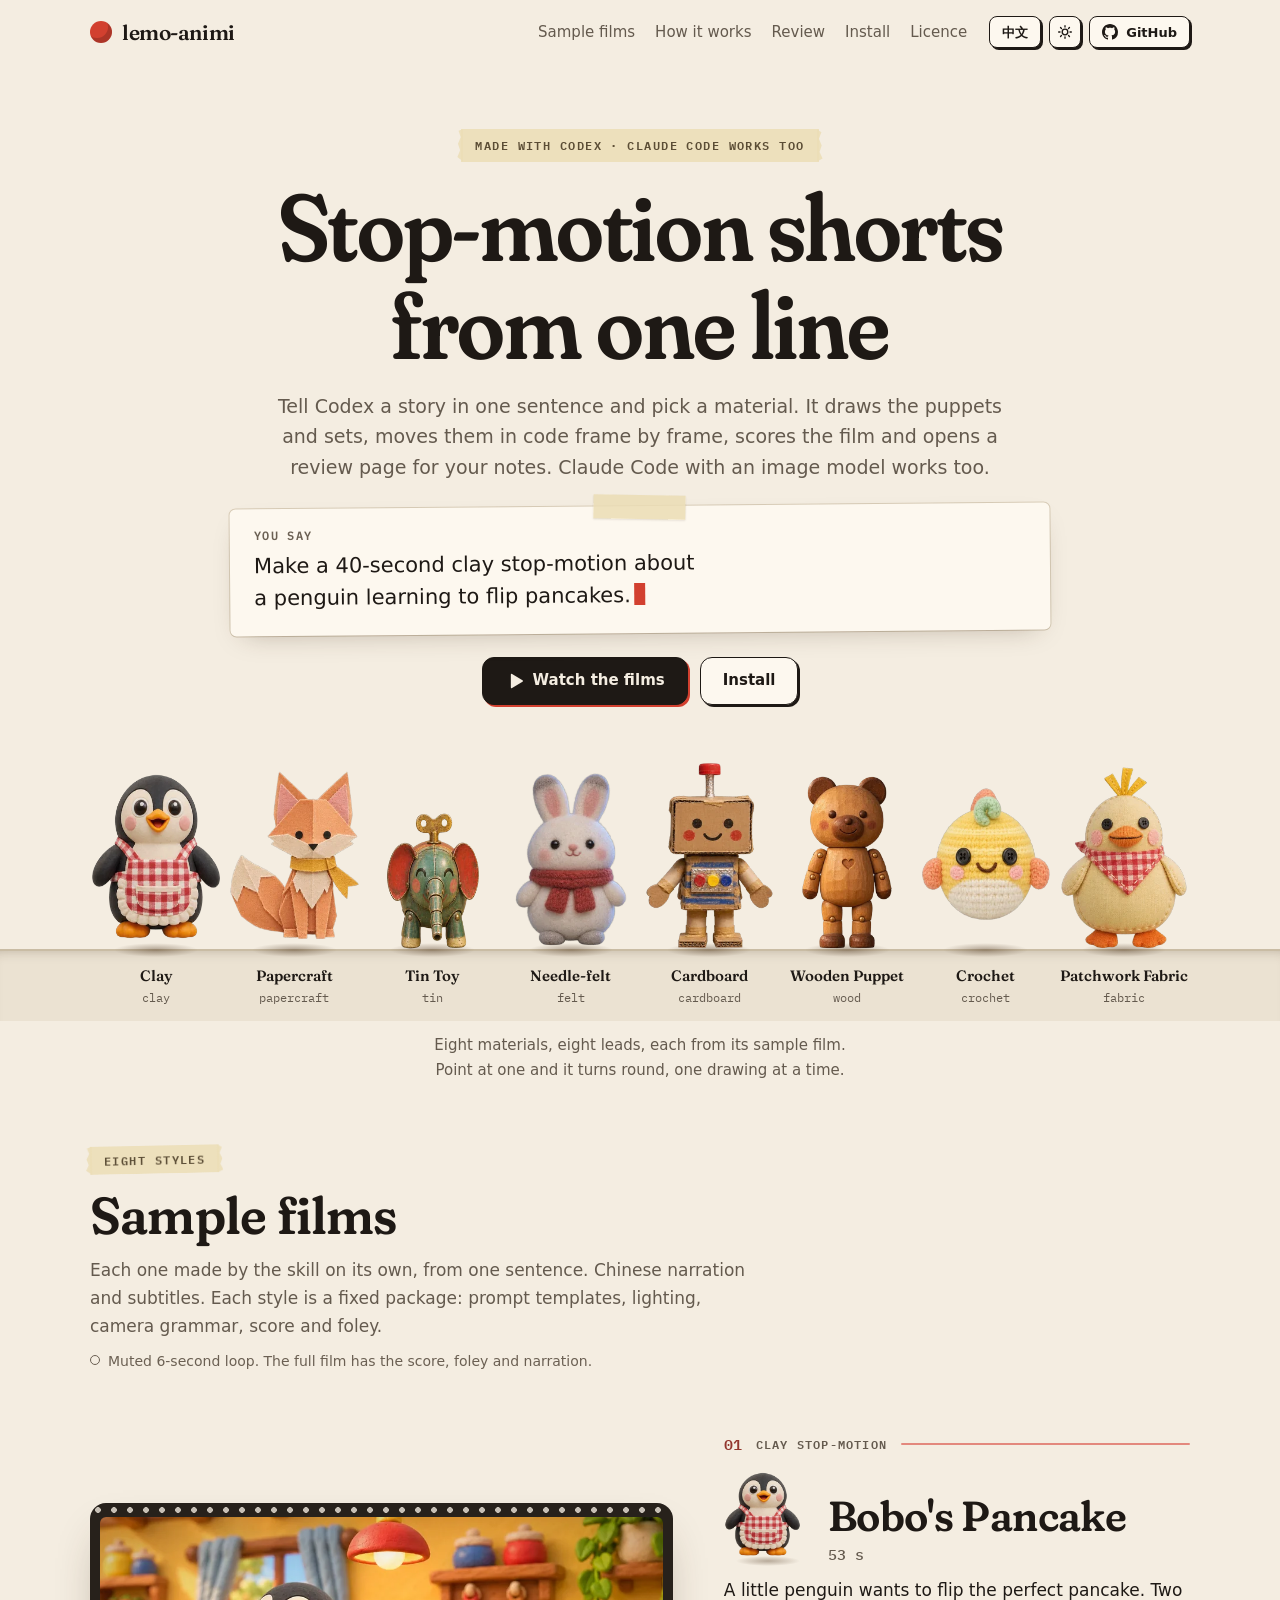
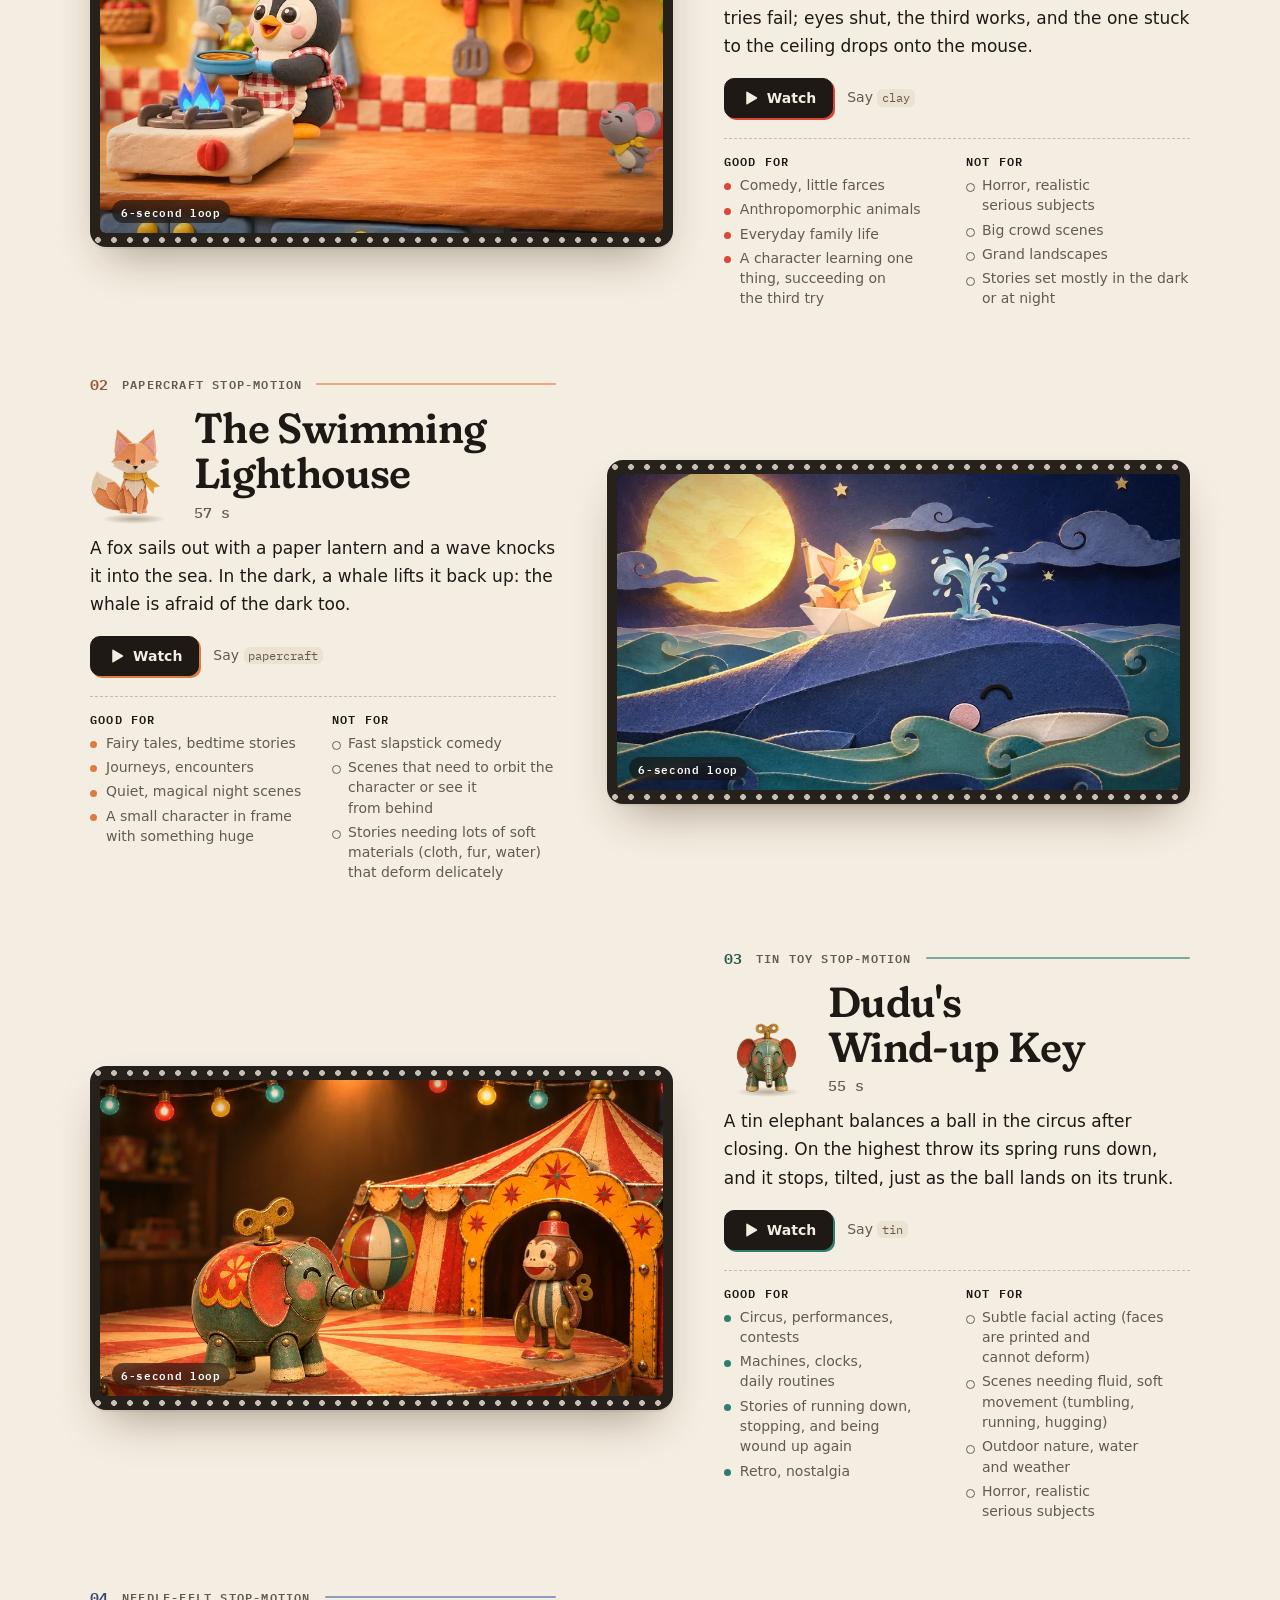
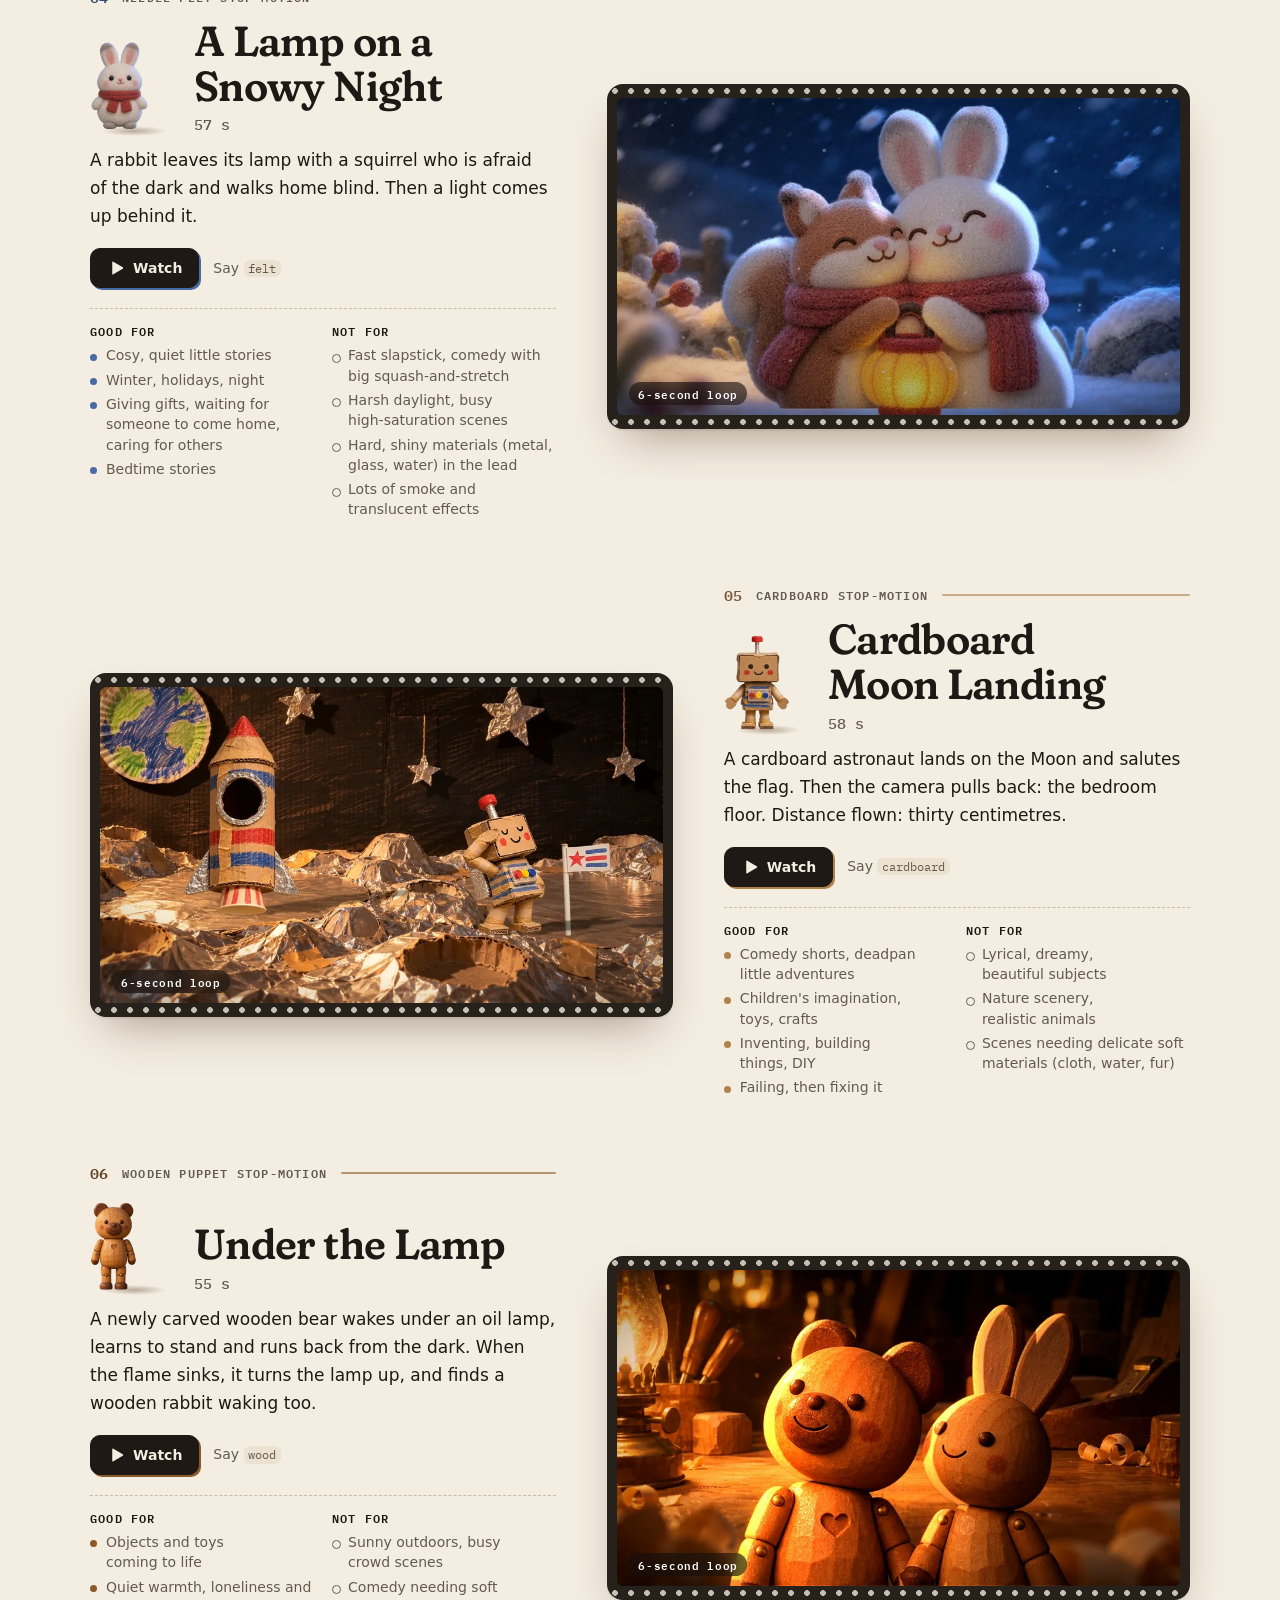
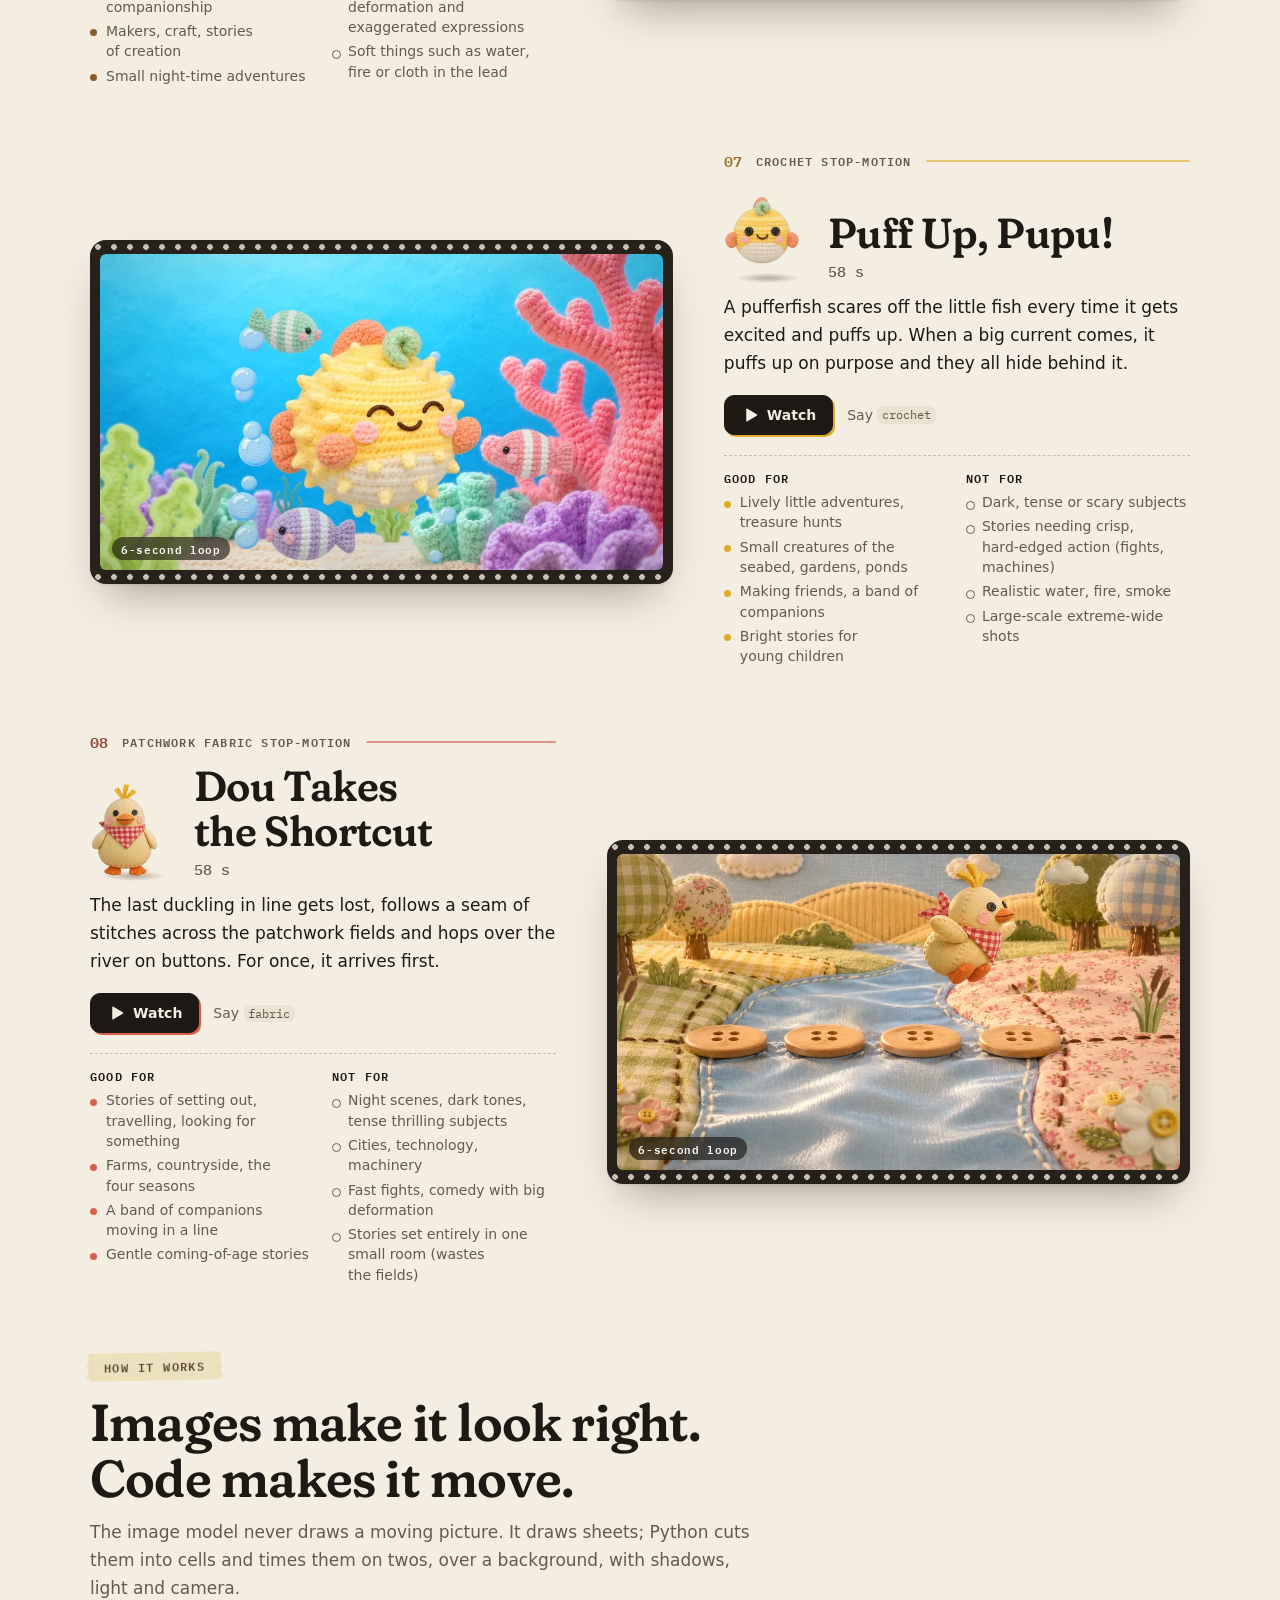
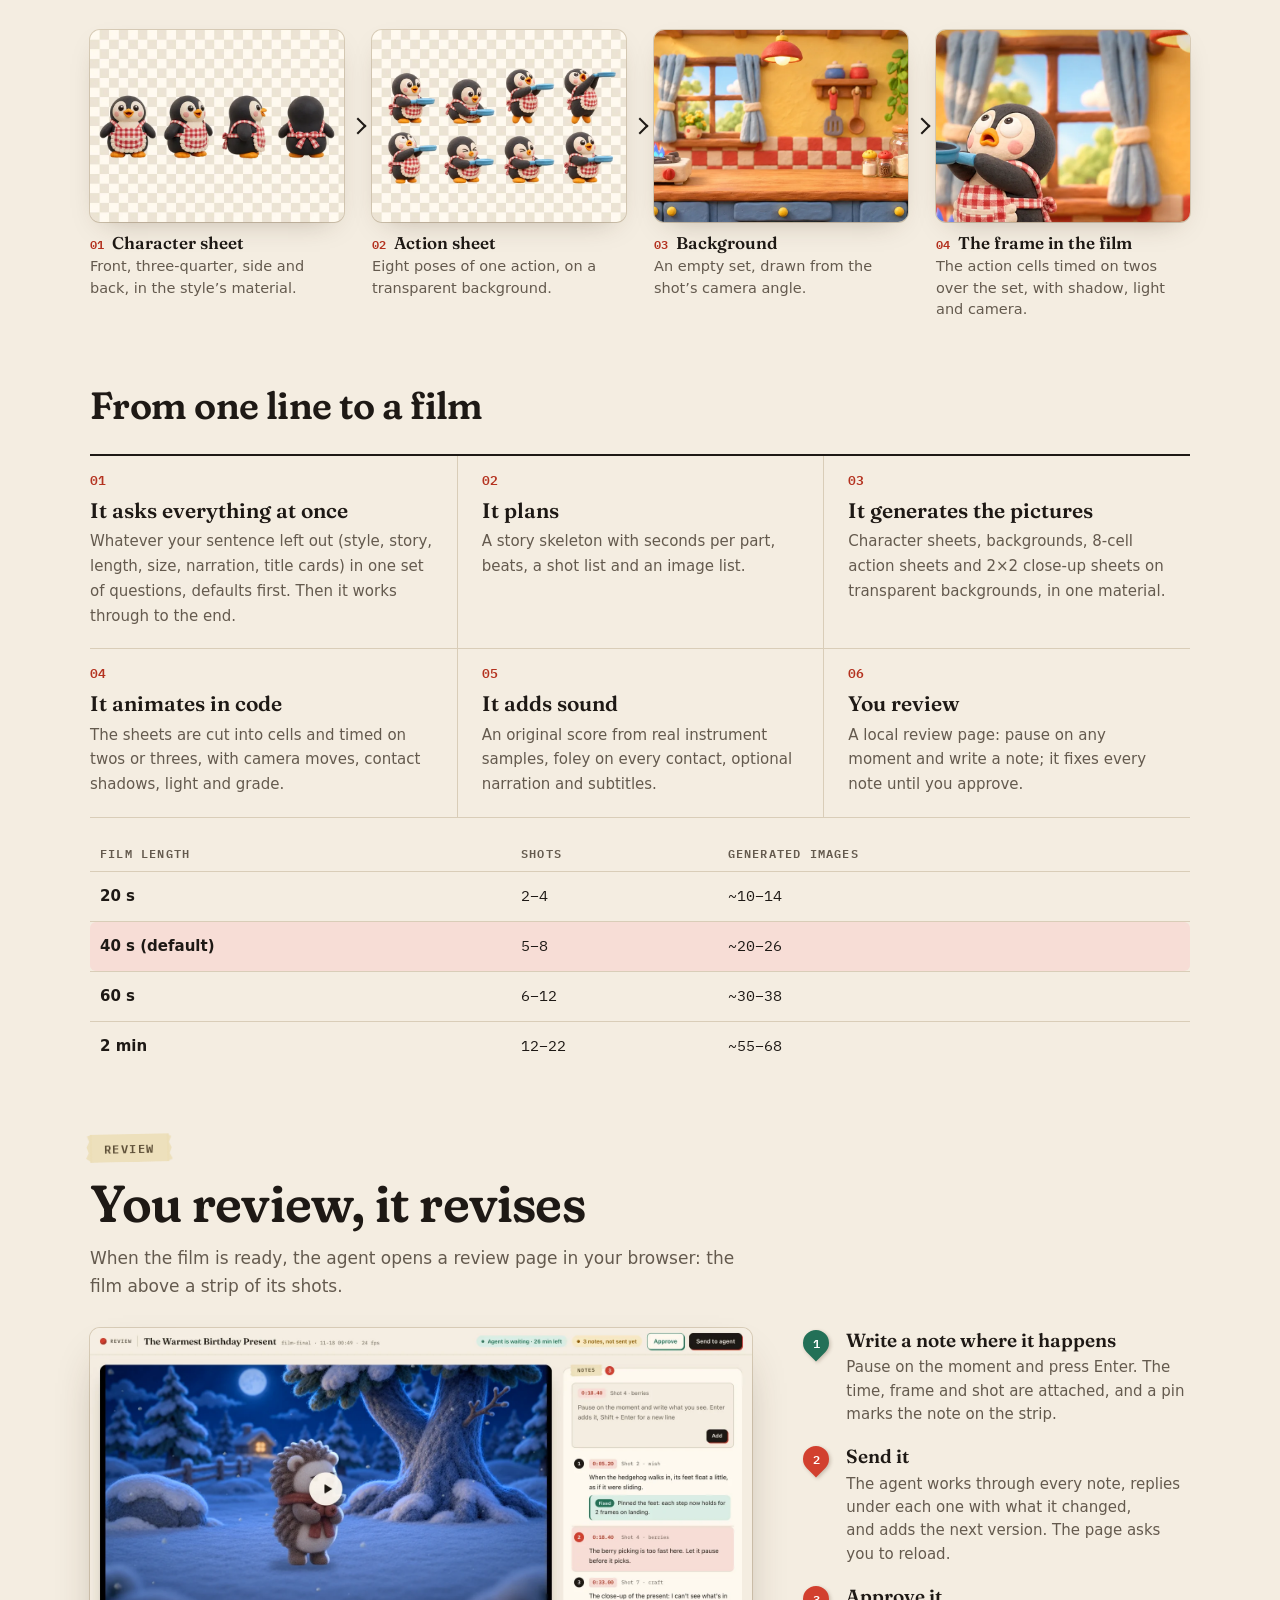
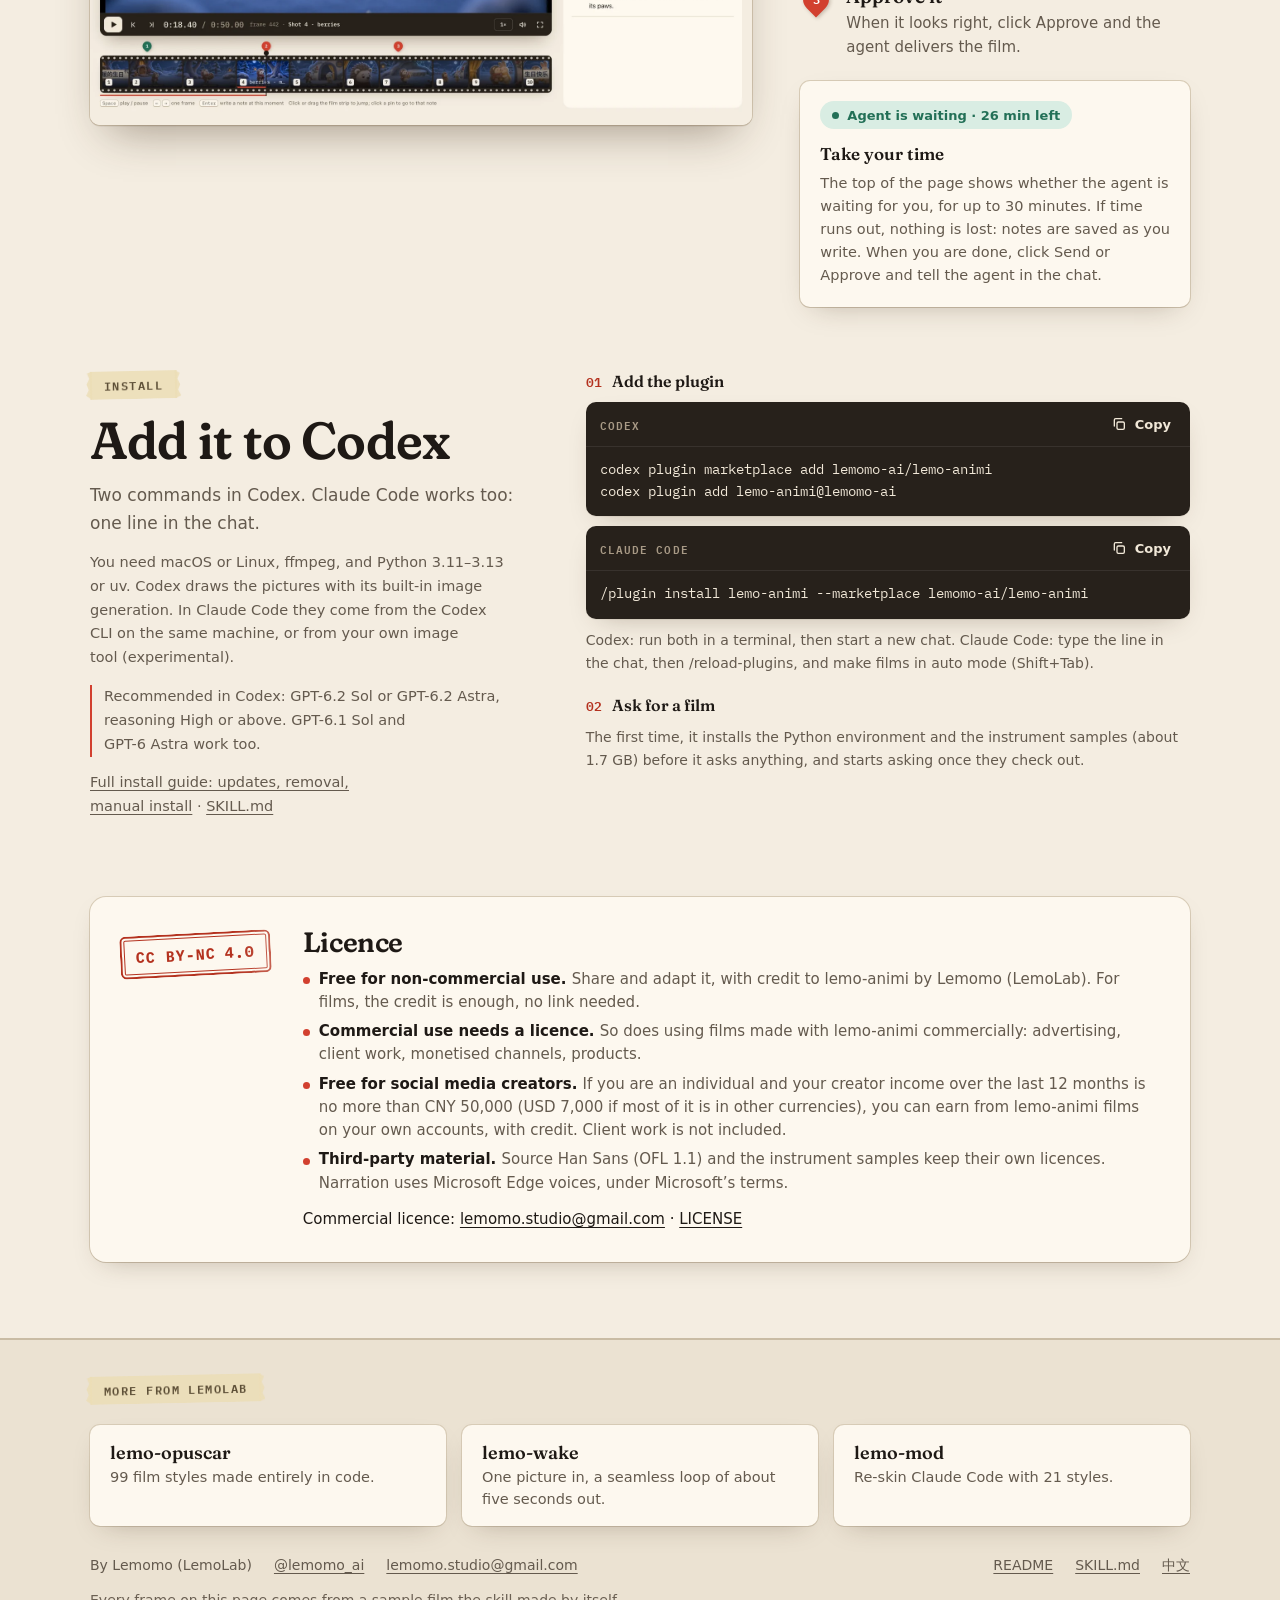
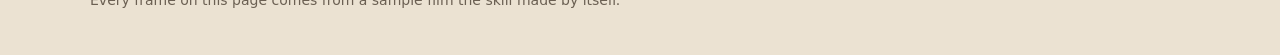
==== commit f4119844: "Site: social media creators can monetise for free; a film needs only the credit" ====
--- a/docs/index.html
+++ b/docs/index.html
@@ -187,7 +187,7 @@
 <section id="licence"><div class="wrap">
   <div class="lic"><a class="stamp" href="https://creativecommons.org/licenses/by-nc/4.0/">CC BY-NC 4.0</a><div>
     <h2 class="xs">Licence</h2>
-    <ul><li><b>Free for <span class="nb">non-commercial</span> use. </b>Share and adapt it, with credit to <span class="nb">lemo-animi</span> by Lemomo (LemoLab).</li><li><b>Commercial use needs a licence. </b>So does using films made with <span class="nb">lemo-animi</span> commercially: advertising, client work, monetised channels, products.</li><li><b><span class="nb">Third-party</span> material. </b>Source Han Sans (OFL 1.1) and the instrument samples keep their own licences. Narration uses Microsoft Edge voices, under Microsoft’s terms.</li></ul>
+    <ul><li><b>Free for <span class="nb">non-commercial</span> use. </b>Share and adapt it, with credit to <span class="nb">lemo-animi</span> by Lemomo (LemoLab). For films, the credit is enough, no link&nbsp;needed.</li><li><b>Commercial use needs a licence. </b>So does using films made with <span class="nb">lemo-animi</span> commercially: advertising, client work, monetised channels, products.</li><li><b>Free for social media creators. </b>If you are an individual and your creator income over the last 12 months is no more than CNY 50,000 (USD 7,000 if most of it is in other currencies), you can earn from <span class="nb">lemo-animi</span> films on your own accounts, with credit. Client work is not included.</li><li><b><span class="nb">Third-party</span> material. </b>Source Han Sans (OFL 1.1) and the instrument samples keep their own licences. Narration uses Microsoft Edge voices, under Microsoft’s terms.</li></ul>
     <p class="lic-c">Commercial licence: <span class="nb"><a href="mailto:lemomo.studio@gmail.com">lemomo.studio@gmail.com</a> · <a href="https://github.com/lemomo-ai/lemo-animi/blob/main/LICENSE">LICENSE</a></span></p></div></div>
 </div></section>
 </main>
